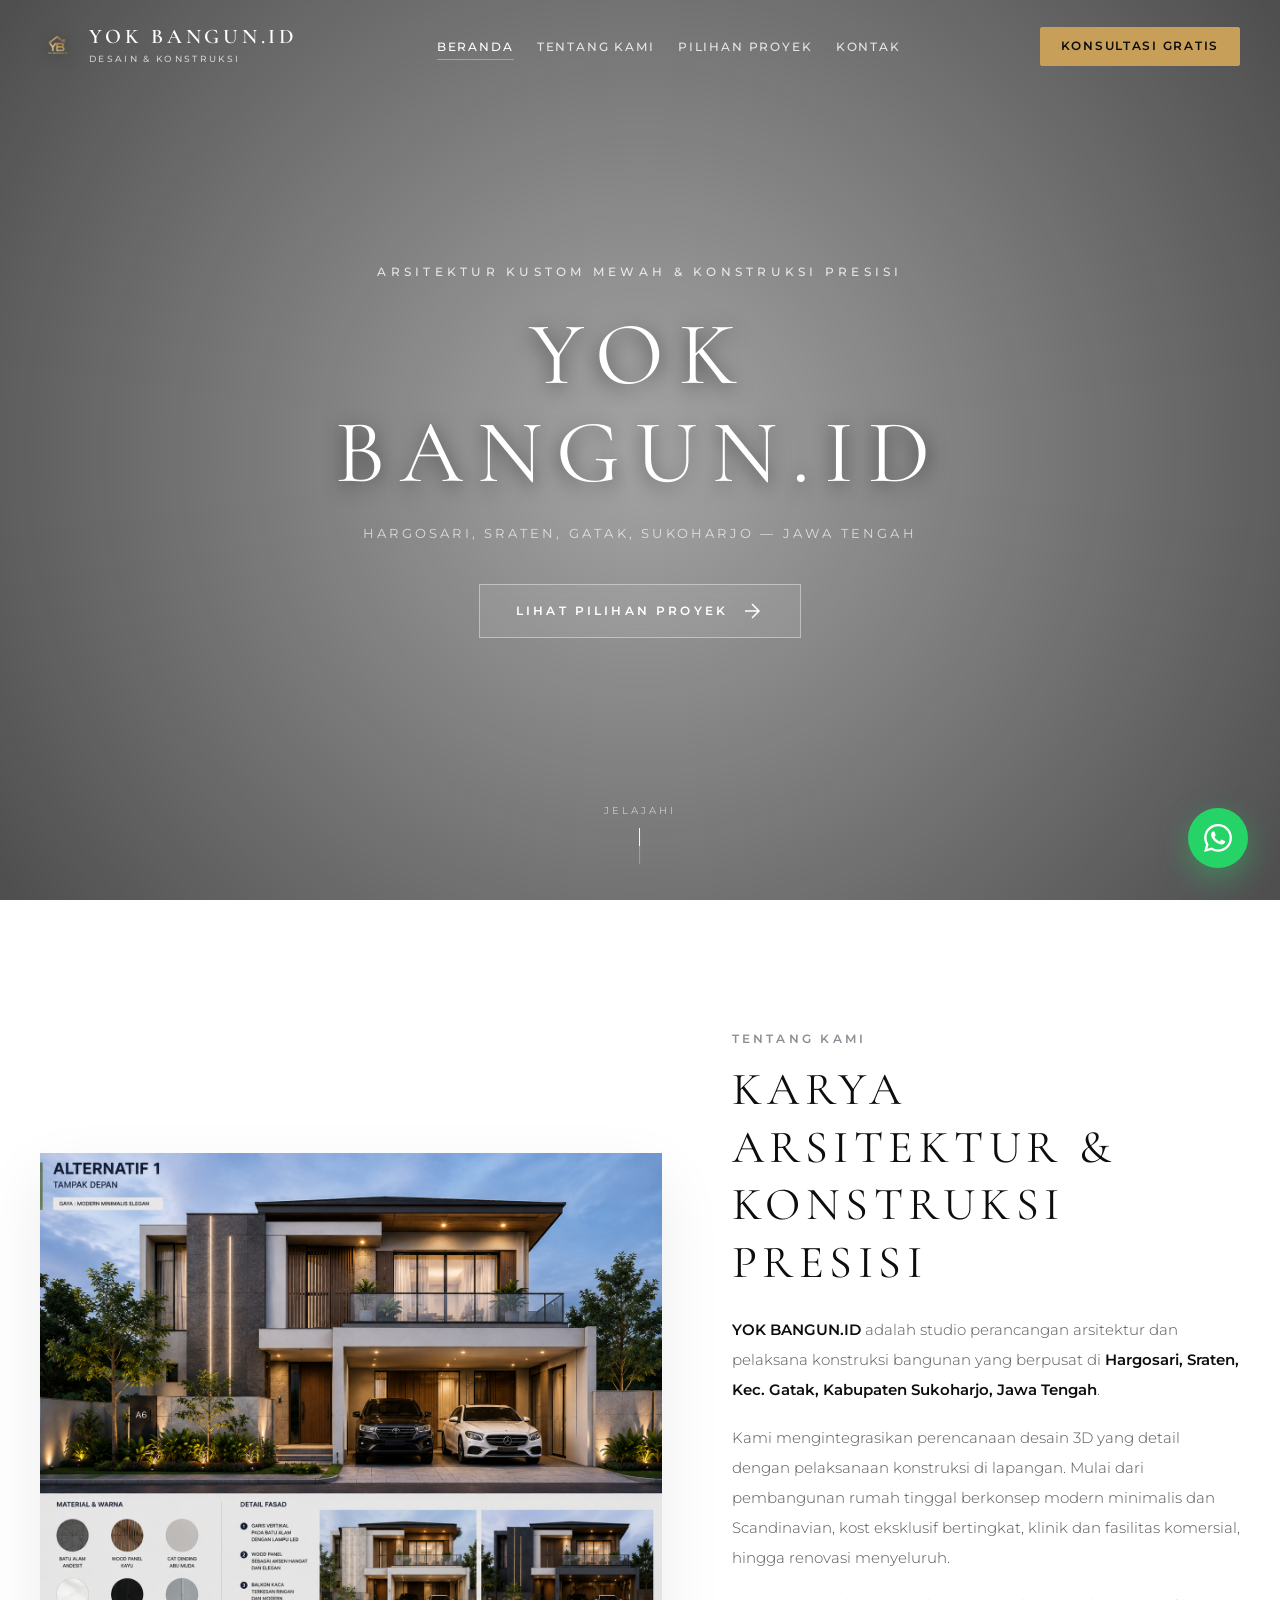
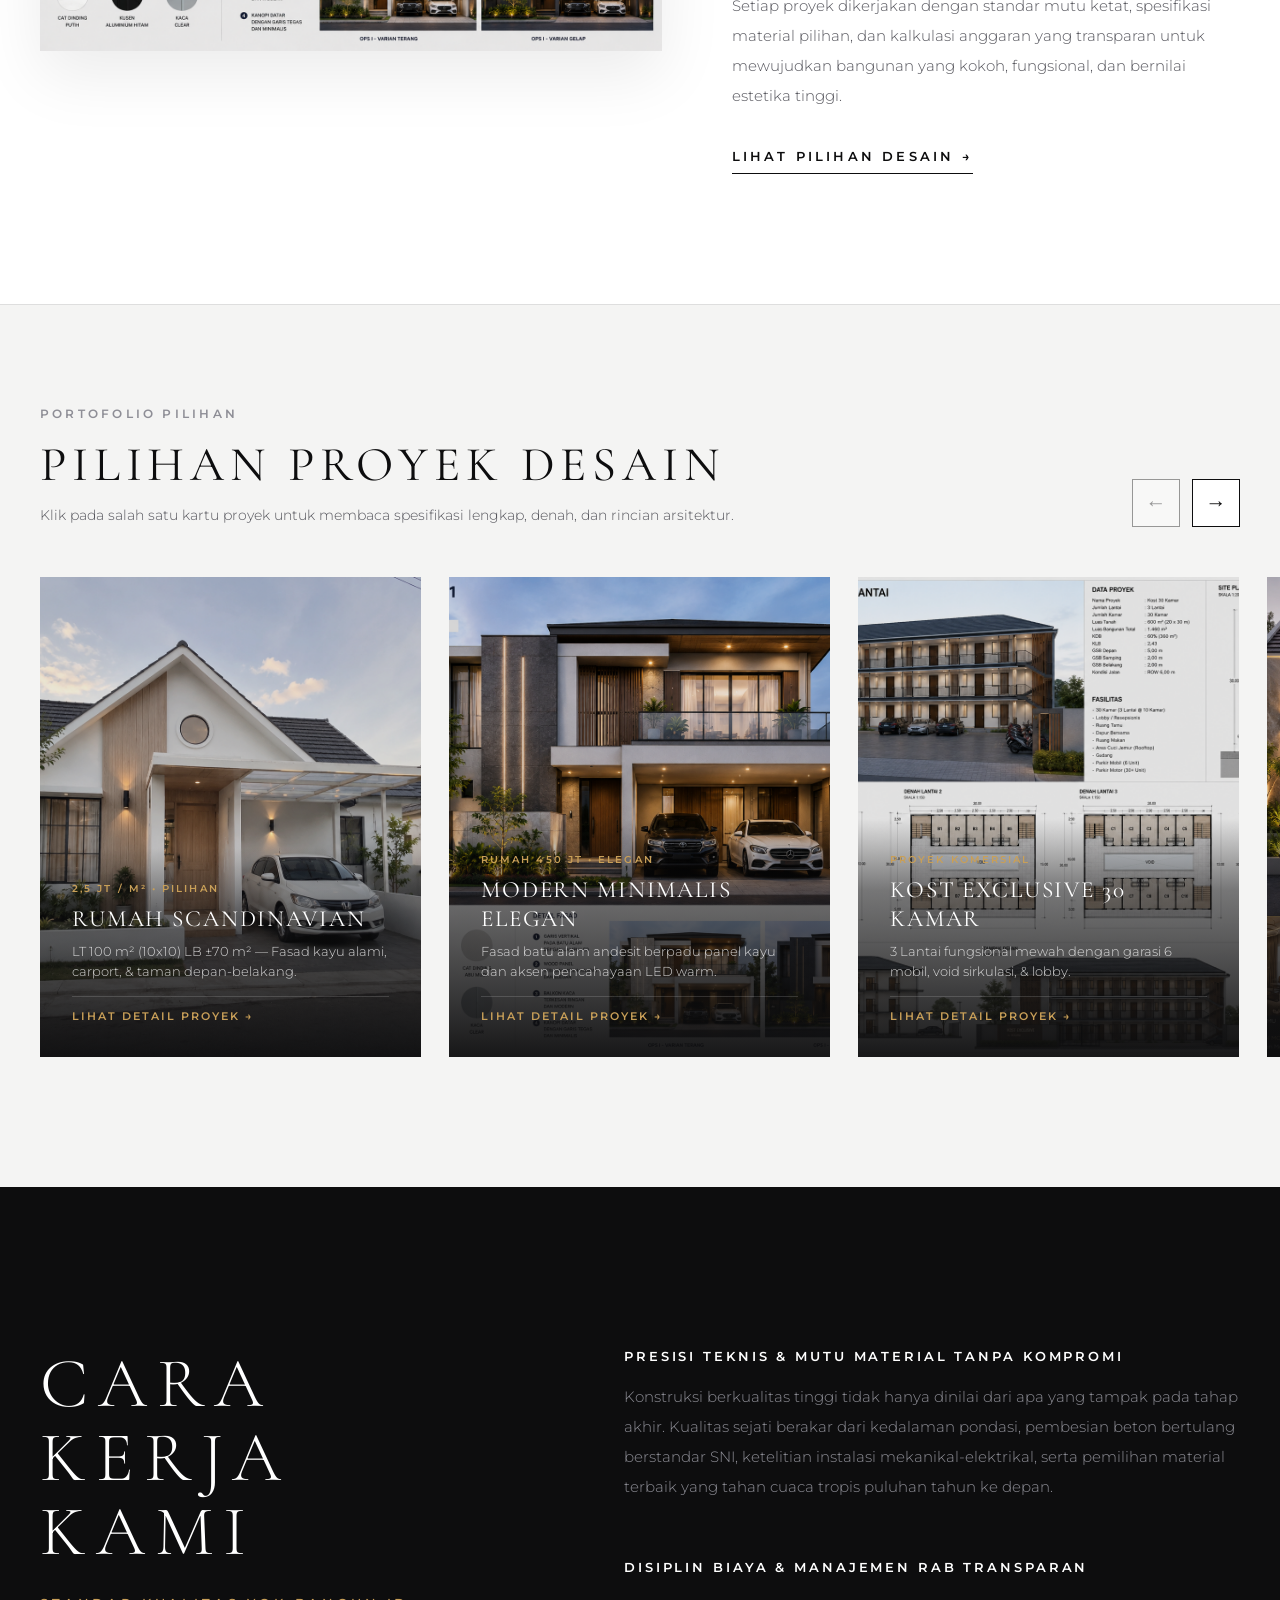
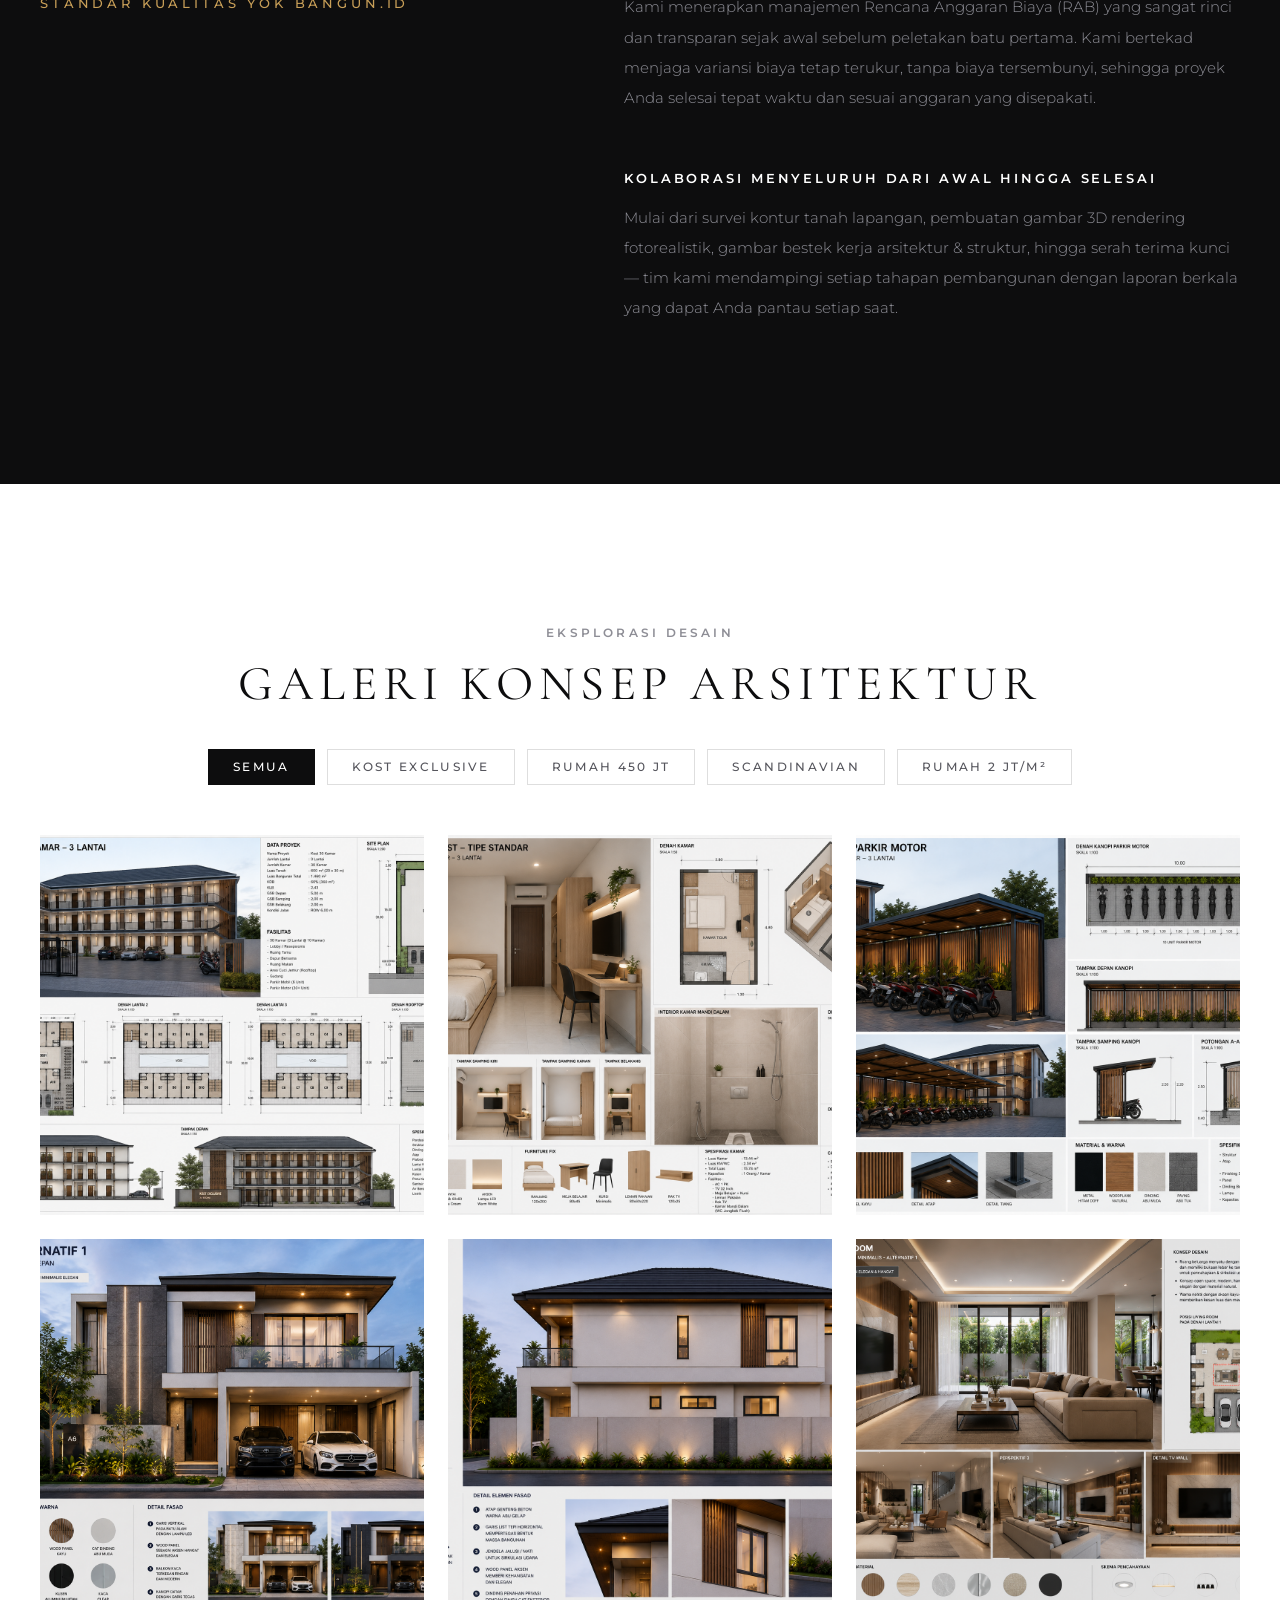
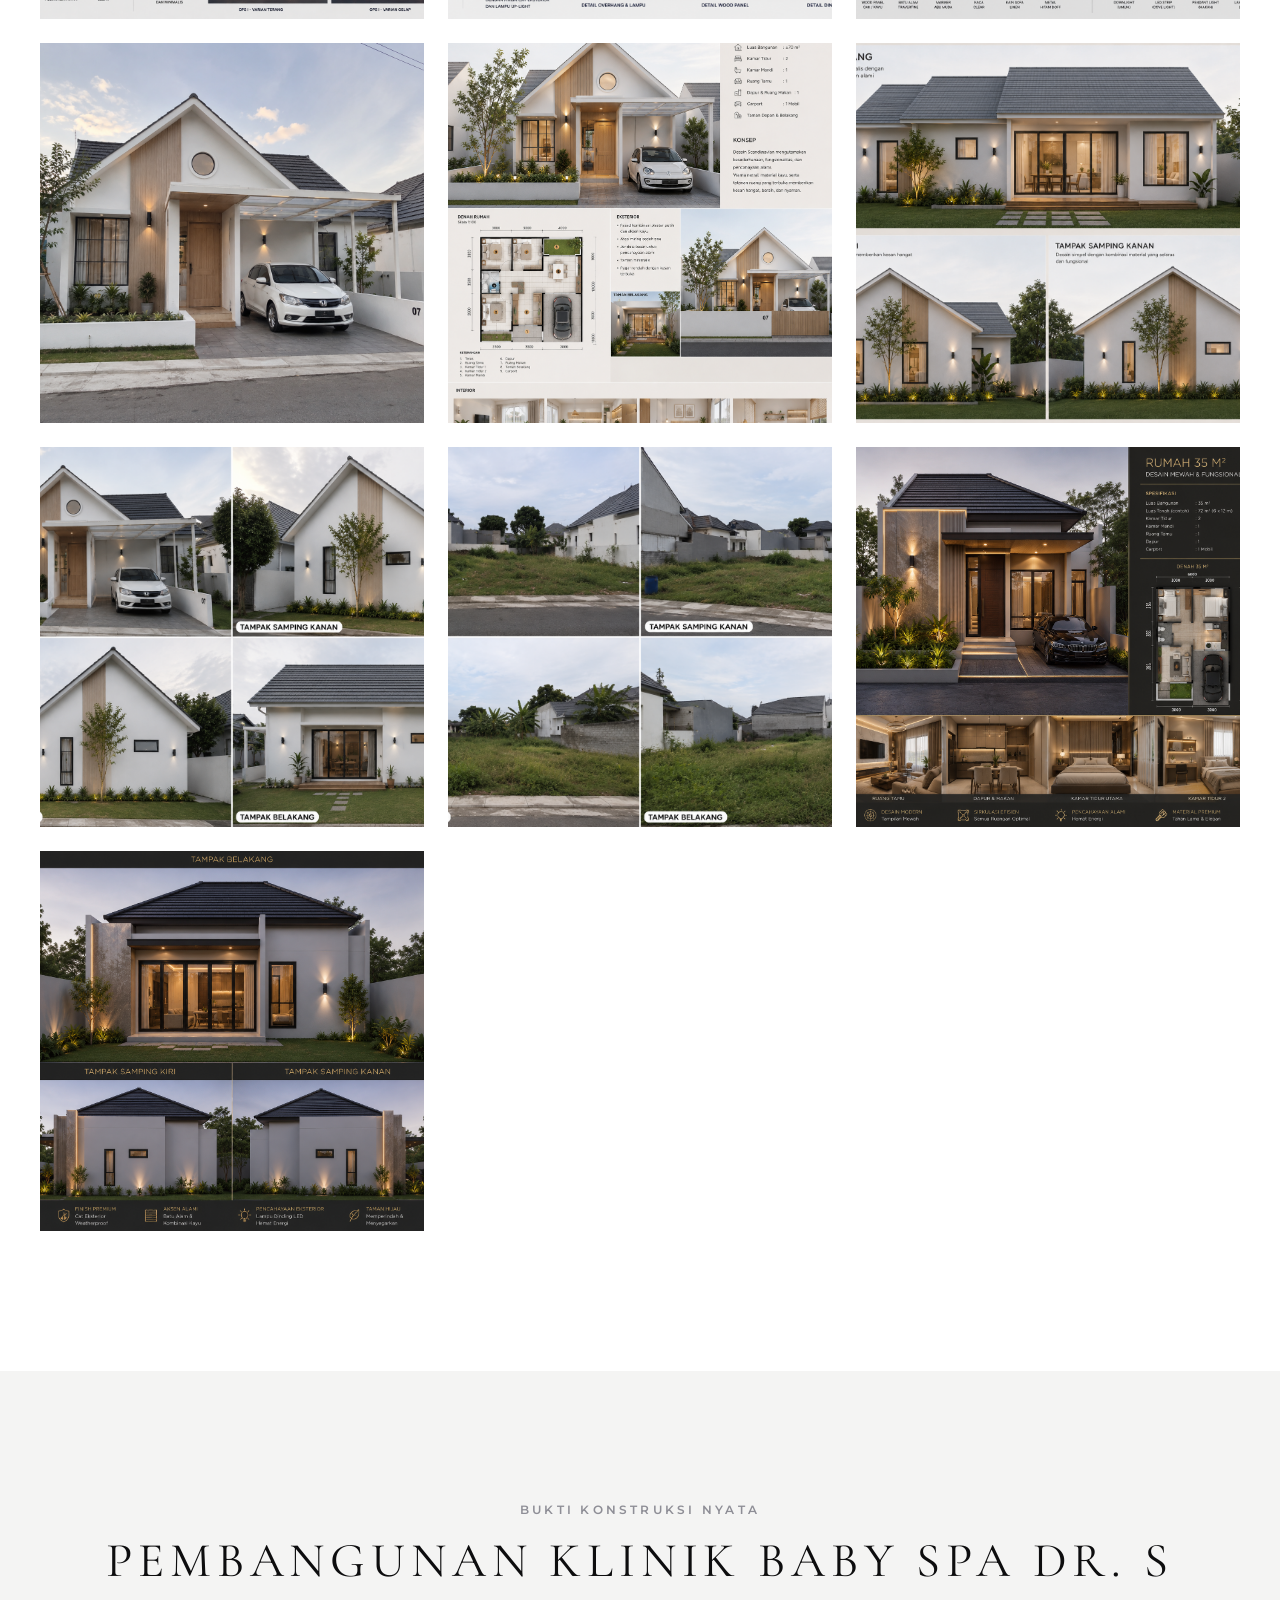
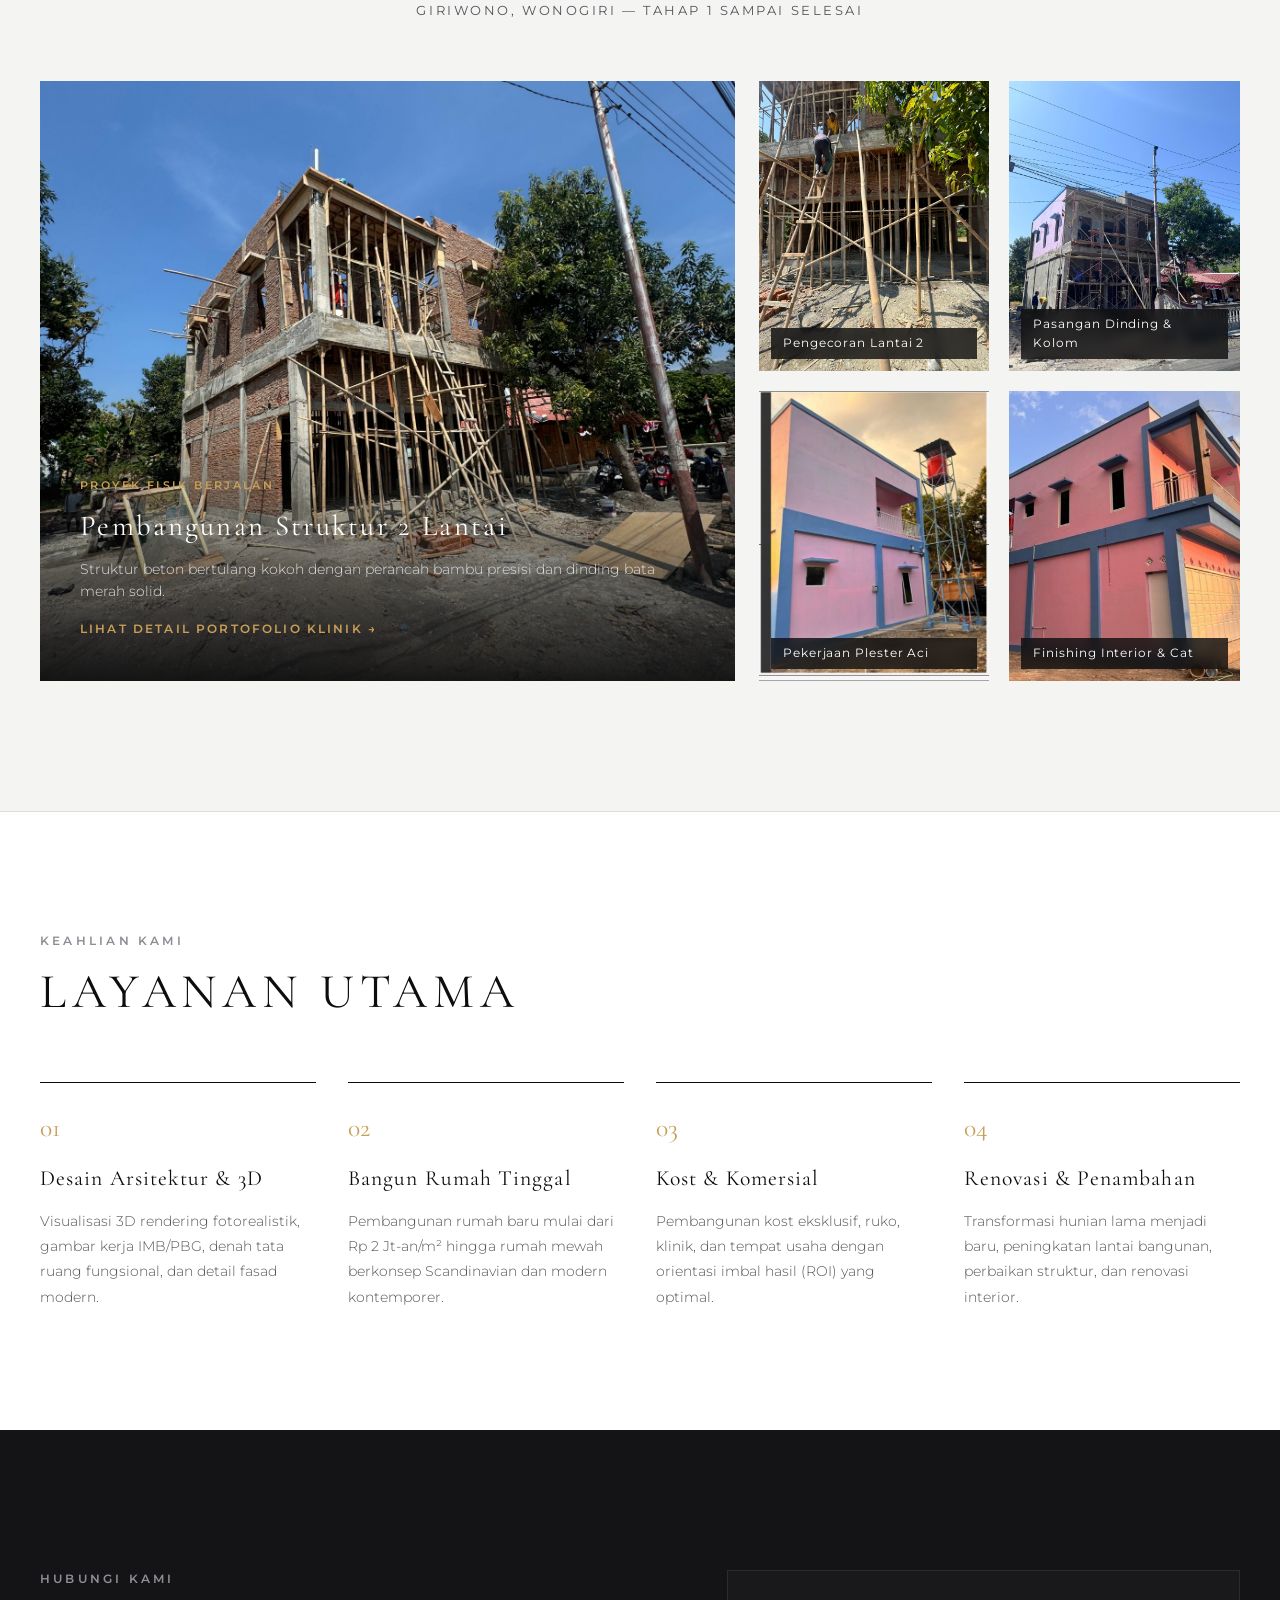
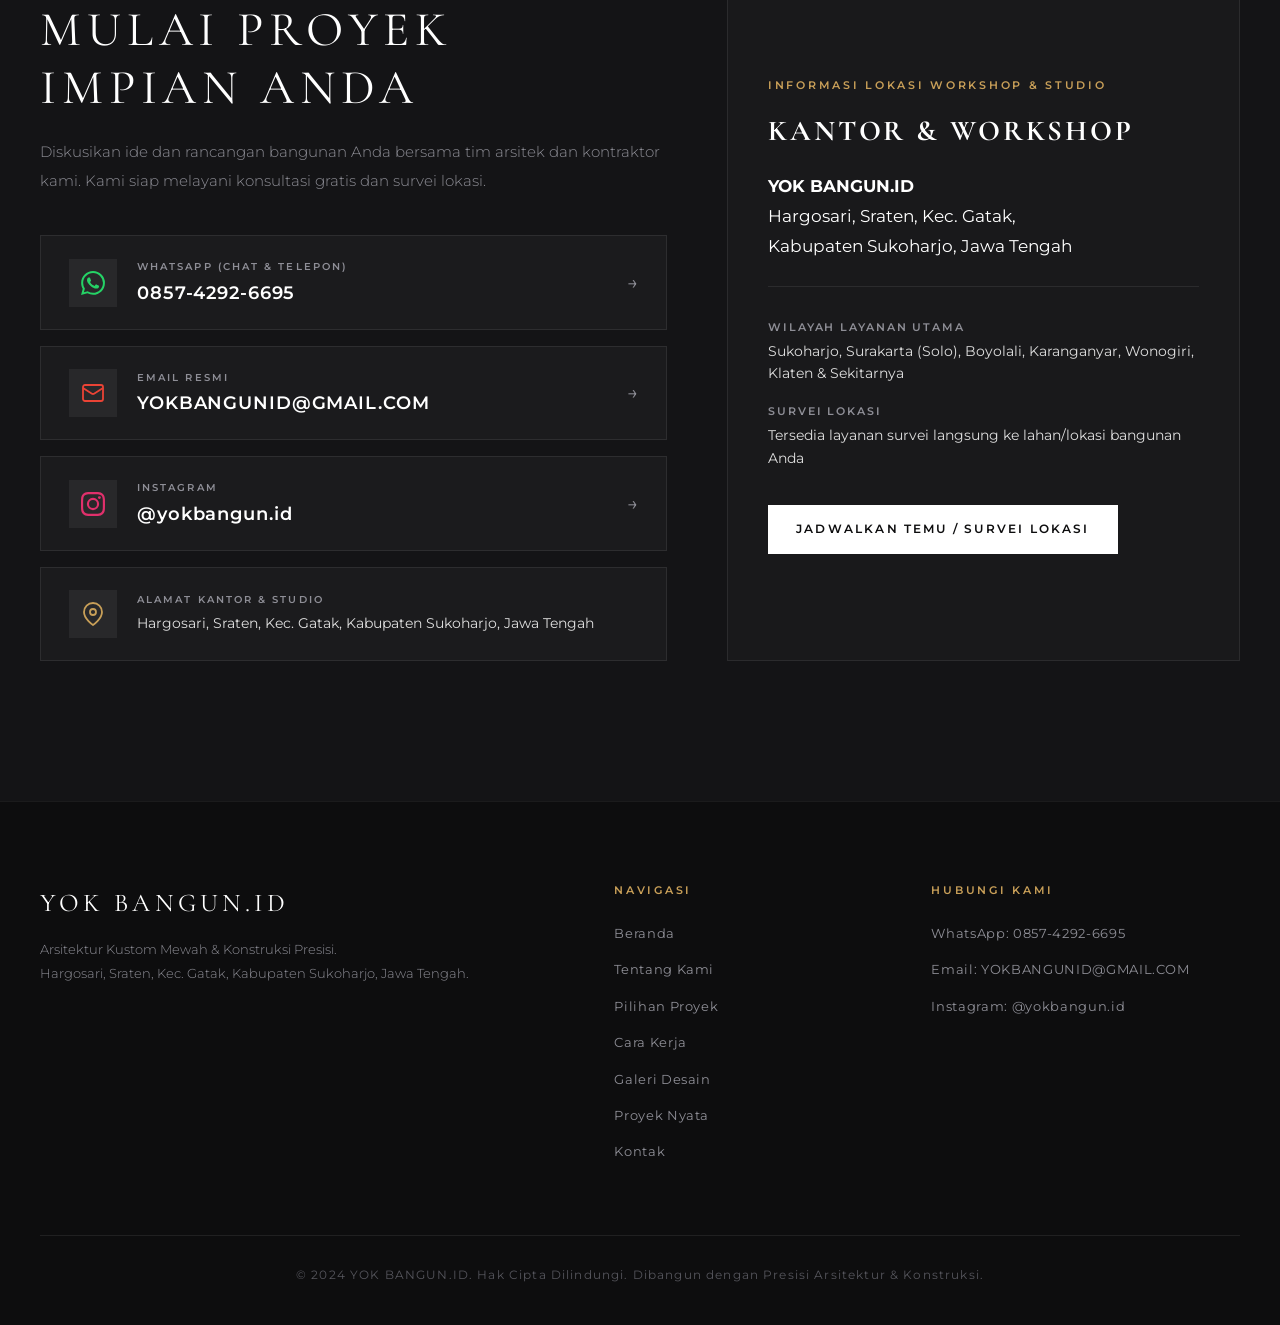
==== index.html @ bd390c7d "Upload" ====
<!DOCTYPE html>
<html lang="id">
<head>
    <meta charset="UTF-8">
    <meta name="viewport" content="width=device-width, initial-scale=1.0">
    <title>YOK BANGUN.ID — Arsitektur Kustom Mewah &amp; Konstruksi Presisi</title>
    <meta name="description" content="YOK BANGUN.ID — Jasa perancangan desain arsitektur dan pelaksana konstruksi bangunan presisi berlokasi di Hargosari, Sraten, Gatak, Sukoharjo, Jawa Tengah.">
    <meta name="keywords" content="arsitek sukoharjo, jasa bangun rumah solo, kontraktor sukoharjo, desain rumah modern, kost exclusive, yok bangun">
    
    <!-- Google Fonts: Cormorant Garamond & Montserrat -->
    <link rel="preconnect" href="https://fonts.googleapis.com">
    <link rel="preconnect" href="https://fonts.gstatic.com" crossorigin>
    <link href="https://fonts.googleapis.com/css2?family=Cormorant+Garamond:ital,wght@0,300;0,400;0,500;0,600;0,700;1,400&family=Montserrat:wght@200;300;400;500;600;700&display=swap" rel="stylesheet">
    
    <link rel="stylesheet" href="style.css">
</head>
<body>

    <!-- Header / Nav -->
    <header class="site-header" id="header">
        <div class="nav-container">
            <a href="#hero" class="brand-link">
                <img src="assets/LOGO/LOGO.png" alt="YOK BANGUN.ID" class="brand-logo-img">
                <div class="brand-text">
                    <span class="brand-name">YOK BANGUN.ID</span>
                    <span class="brand-sub">DESAIN &amp; KONSTRUKSI</span>
                </div>
            </a>

            <nav class="main-nav" id="mainNav">
                <ul class="nav-list">
                    <li><a href="#hero" class="nav-item active">Beranda</a></li>
                    <li><a href="#statement" class="nav-item">Tentang Kami</a></li>
                    <li><a href="#selected-projects" class="nav-item">Pilihan Proyek</a></li>
                    <li><a href="#contact" class="nav-item">Kontak</a></li>
                </ul>
            </nav>

            <div class="nav-actions">
                <a href="https://wa.me/6285742926695?text=Halo%20YOK%20BANGUN.ID,%20saya%20tertarik%20untuk%20konsultasi%20desain%20dan%20pembangunan." target="_blank" rel="noopener" class="nav-cta-btn">
                    Konsultasi Gratis
                </a>
                <button class="nav-toggle-btn" id="navToggle" aria-label="Menu Navigasi">
                    <span></span>
                    <span></span>
                </button>
            </div>
        </div>
    </header>

    <!-- Hero Section with Background Video -->
    <section id="hero" class="hero-section">
        <div class="video-container">
            <video autoplay muted loop playsinline id="heroVideo" class="background-video">
                <source src="assets/Buatkan_vidio_editan_untuk_mem.mp4" type="video/mp4">
            </video>
            <div class="video-overlay"></div>
        </div>

        <div class="hero-content">
            <p class="hero-eyebrow">ARSITEKTUR KUSTOM MEWAH &amp; KONSTRUKSI PRESISI</p>
            <h1 class="hero-heading">YOK BANGUN.ID</h1>
            <p class="hero-location-text">
                HARGOSARI, SRATEN, GATAK, SUKOHARJO — JAWA TENGAH
            </p>
            
            <div class="hero-actions">
                <a href="#selected-projects" class="hero-link-btn">
                    <span>LIHAT PILIHAN PROYEK</span>
                    <svg width="24" height="24" viewBox="0 0 24 24" fill="none" stroke="currentColor" stroke-width="1.5"><path d="M5 12h14M12 5l7 7-7 7"/></svg>
                </a>
            </div>
        </div>

        <a href="#statement" class="scroll-down" aria-label="Gulir ke Bawah">
            <span class="scroll-label">JELAJAHI</span>
            <div class="scroll-line"></div>
        </a>
    </section>

    <!-- About Section / Tentang Kami -->
    <section id="statement" class="editorial-about-section">
        <div class="container-wide">
            <div class="about-clean-grid">
                <div class="about-clean-media">
                    <img src="assets/DESIGN/RUMAH 450 JT/home 1.png" alt="Desain Arsitektur Modern YOK BANGUN.ID" class="about-clean-img">
                </div>
                <div class="about-clean-content">
                    <span class="sub-header">TENTANG KAMI</span>
                    <h2 class="about-clean-headline">
                        KARYA ARSITEKTUR &amp;<br>
                        KONSTRUKSI PRESISI
                    </h2>
                    <p class="about-clean-text">
                        <strong>YOK BANGUN.ID</strong> adalah studio perancangan arsitektur dan pelaksana konstruksi bangunan yang berpusat di <strong>Hargosari, Sraten, Kec. Gatak, Kabupaten Sukoharjo, Jawa Tengah</strong>.
                    </p>
                    <p class="about-clean-text">
                        Kami mengintegrasikan perencanaan desain 3D yang detail dengan pelaksanaan konstruksi di lapangan. Mulai dari pembangunan rumah tinggal berkonsep modern minimalis dan Scandinavian, kost eksklusif bertingkat, klinik dan fasilitas komersial, hingga renovasi menyeluruh.
                    </p>
                    <p class="about-clean-text">
                        Setiap proyek dikerjakan dengan standar mutu ketat, spesifikasi material pilihan, dan kalkulasi anggaran yang transparan untuk mewujudkan bangunan yang kokoh, fungsional, dan bernilai estetika tinggi.
                    </p>
                    <div class="about-clean-action">
                        <a href="#selected-projects" class="classic-underline-btn">LIHAT PILIHAN DESAIN &rarr;</a>
                    </div>
                </div>
            </div>
        </div>
    </section>

    <!-- Selected Projects Showcase Carousel Section (Click to Open Detail Page) -->
    <section id="selected-projects" class="selected-projects-section">
        <div class="section-title-bar">
            <div class="title-left">
                <span class="sub-header">PORTOFOLIO PILIHAN</span>
                <h2 class="main-header">PILIHAN PROYEK DESAIN</h2>
                <p class="section-lead-note">Klik pada salah satu kartu proyek untuk membaca spesifikasi lengkap, denah, dan rincian arsitektur.</p>
            </div>
            <div class="carousel-nav-arrows">
                <button class="arrow-btn prev-arrow" id="prevSlide" aria-label="Geser ke Kiri">&#x2190;</button>
                <button class="arrow-btn next-arrow" id="nextSlide" aria-label="Geser ke Kanan">&#x2192;</button>
            </div>
        </div>

        <div class="carousel-wrapper">
            <div class="carousel-track" id="projectCarousel">
                
                <!-- Project 1: Scandinavian -->
                <div class="project-slide">
                    <a href="project-detail.html?id=scandinavian" class="project-card-link" aria-label="Buka Detail Rumah Scandinavian">
                        <div class="project-image-box">
                            <img src="assets/DESIGN/SCANDINAVIAN 2,5 JT PERMETER/Tampak Depan.png" alt="Rumah Scandinavian 2.5 Jt Per Meter">
                            <div class="slide-overlay-info">
                                <span class="tag-pill">2,5 JT / M² • PILIHAN</span>
                                <h3 class="slide-title">RUMAH SCANDINAVIAN</h3>
                                <p class="slide-desc">LT 100 m² (10x10) LB ±70 m² — Fasad kayu alami, carport, &amp; taman depan-belakang.</p>
                                <span class="slide-cta-badge">LIHAT DETAIL PROYEK &rarr;</span>
                            </div>
                        </div>
                    </a>
                </div>

                <!-- Project 2: Rumah 450 JT -->
                <div class="project-slide">
                    <a href="project-detail.html?id=rumah-450-jt" class="project-card-link" aria-label="Buka Detail Rumah 450 JT">
                        <div class="project-image-box">
                            <img src="assets/DESIGN/RUMAH 450 JT/home 1.png" alt="Rumah 450 JT Modern Minimalis">
                            <div class="slide-overlay-info">
                                <span class="tag-pill">RUMAH 450 JT • ELEGAN</span>
                                <h3 class="slide-title">MODERN MINIMALIS ELEGAN</h3>
                                <p class="slide-desc">Fasad batu alam andesit berpadu panel kayu dan aksen pencahayaan LED warm.</p>
                                <span class="slide-cta-badge">LIHAT DETAIL PROYEK &rarr;</span>
                            </div>
                        </div>
                    </a>
                </div>

                <!-- Project 3: Kost Exclusive 30 Kamar -->
                <div class="project-slide">
                    <a href="project-detail.html?id=kost-exclusive" class="project-card-link" aria-label="Buka Detail Kost Exclusive 30 Kamar">
                        <div class="project-image-box">
                            <img src="assets/DESIGN/KOST EXCLUSIVE 30 KAMAR/TAMPAK DEPAN.png" alt="Kost Exclusive 30 Kamar">
                            <div class="slide-overlay-info">
                                <span class="tag-pill">PROYEK KOMERSIAL</span>
                                <h3 class="slide-title">KOST EXCLUSIVE 30 KAMAR</h3>
                                <p class="slide-desc">3 Lantai fungsional mewah dengan garasi 6 mobil, void sirkulasi, &amp; lobby.</p>
                                <span class="slide-cta-badge">LIHAT DETAIL PROYEK &rarr;</span>
                            </div>
                        </div>
                    </a>
                </div>

                <!-- Project 4: Rumah 2 Jt-an Permeter -->
                <div class="project-slide">
                    <a href="project-detail.html?id=rumah-2-jt" class="project-card-link" aria-label="Buka Detail Rumah 35 M2 Mulai 2 Jt Permeter">
                        <div class="project-image-box">
                            <img src="assets/DESIGN/RUMAH MULAI DR 2JTAAN PERMETER/HOME 1.png" alt="Rumah 35 M2 Mulai 2 Juta Permeter">
                            <div class="slide-overlay-info">
                                <span class="tag-pill">MULAI 2 JT / M²</span>
                                <h3 class="slide-title">RUMAH 35 M² KOMPAK &amp; EFISIEN</h3>
                                <p class="slide-desc">Desain fungsional 2 kamar tidur, pencahayaan alami dengan bujet terjangkau.</p>
                                <span class="slide-cta-badge">LIHAT DETAIL PROYEK &rarr;</span>
                            </div>
                        </div>
                    </a>
                </div>

                <!-- Project 5: Scandinavian Denah & Spesifikasi -->
                <div class="project-slide">
                    <a href="project-detail.html?id=scandinavian" class="project-card-link" aria-label="Buka Denah Scandinavian">
                        <div class="project-image-box">
                            <img src="assets/DESIGN/SCANDINAVIAN 2,5 JT PERMETER/Denah.png" alt="Denah dan Spesifikasi Rumah Scandinavian">
                            <div class="slide-overlay-info">
                                <span class="tag-pill">DENAH &amp; SPESIFIKASI</span>
                                <h3 class="slide-title">DENAH SCANDINAVIAN 100 M²</h3>
                                <p class="slide-desc">Layout ergonomis 2 kamar tidur, dapur, ruang keluarga, dan cross-ventilation.</p>
                                <span class="slide-cta-badge">LIHAT DETAIL PROYEK &rarr;</span>
                            </div>
                        </div>
                    </a>
                </div>

                <!-- Project 6: Rumah 450 JT Alternatif -->
                <div class="project-slide">
                    <a href="project-detail.html?id=rumah-450-jt" class="project-card-link" aria-label="Buka Varian Fasad Rumah 450 JT">
                        <div class="project-image-box">
                            <img src="assets/DESIGN/RUMAH 450 JT/home 2.png" alt="Modern Minimalis Opsi Fasad">
                            <div class="slide-overlay-info">
                                <span class="tag-pill">VARIAN FASAD</span>
                                <h3 class="slide-title">6 PILIHAN FASAD MODERN</h3>
                                <p class="slide-desc">Pilihan material kustom sesuai selera dan preferensi estetika Anda.</p>
                                <span class="slide-cta-badge">LIHAT DETAIL PROYEK &rarr;</span>
                            </div>
                        </div>
                    </a>
                </div>

                <!-- Project 7: Klinik Baby Spa dr. S -->
                <div class="project-slide">
                    <a href="project-detail.html?id=klinik-baby-spa" class="project-card-link" aria-label="Buka Portofolio Klinik Baby Spa Wonogiri">
                        <div class="project-image-box">
                            <img src="assets/PORTOFOLIO/PEMBANGUNAN KLINIK BABY SPA dr S GIRIWON WONOGIRI 3024/dokumentasi before-after/WhatsApp Image 2026-09-02 at 11.30.29.jpeg" alt="Pembangunan Klinik Baby Spa Wonogiri">
                            <div class="slide-overlay-info">
                                <span class="tag-pill">PROYEK FISIK NYATA</span>
                                <h3 class="slide-title">KLINIK BABY SPA dr. S</h3>
                                <p class="slide-desc">Pembangunan gedung 2 lantai di Giriwono, Wonogiri dari nol sampai serah terima.</p>
                                <span class="slide-cta-badge">LIHAT DETAIL PROYEK &rarr;</span>
                            </div>
                        </div>
                    </a>
                </div>

            </div>
        </div>
    </section>

    <!-- Deep Dramatic Black Section: CARA KERJA KAMI (Philosophy Section) -->
    <section id="philosophy" class="philosophy-section">
        <div class="container-wide">
            <div class="philosophy-grid">
                <div class="philosophy-title-col">
                    <h2 class="philosophy-main-title">
                        CARA KERJA<br>KAMI
                    </h2>
                    <p class="philosophy-lead">
                        STANDAR KUALITAS YOK BANGUN.ID
                    </p>
                </div>
                
                <div class="philosophy-content-col">
                    
                    <div class="philosophy-block">
                        <h3 class="block-title">PRESISI TEKNIS &amp; MUTU MATERIAL TANPA KOMPROMI</h3>
                        <p class="block-desc">
                            Konstruksi berkualitas tinggi tidak hanya dinilai dari apa yang tampak pada tahap akhir. Kualitas sejati berakar dari kedalaman pondasi, pembesian beton bertulang berstandar SNI, ketelitian instalasi mekanikal-elektrikal, serta pemilihan material terbaik yang tahan cuaca tropis puluhan tahun ke depan.
                        </p>
                    </div>

                    <div class="philosophy-block">
                        <h3 class="block-title">DISIPLIN BIAYA &amp; MANAJEMEN RAB TRANSPARAN</h3>
                        <p class="block-desc">
                            Kami menerapkan manajemen Rencana Anggaran Biaya (RAB) yang sangat rinci dan transparan sejak awal sebelum peletakan batu pertama. Kami bertekad menjaga variansi biaya tetap terukur, tanpa biaya tersembunyi, sehingga proyek Anda selesai tepat waktu dan sesuai anggaran yang disepakati.
                        </p>
                    </div>

                    <div class="philosophy-block">
                        <h3 class="block-title">KOLABORASI MENYELURUH DARI AWAL HINGGA SELESAI</h3>
                        <p class="block-desc">
                            Mulai dari survei kontur tanah lapangan, pembuatan gambar 3D rendering fotorealistik, gambar bestek kerja arsitektur &amp; struktur, hingga serah terima kunci — tim kami mendampingi setiap tahapan pembangunan dengan laporan berkala yang dapat Anda pantau setiap saat.
                        </p>
                    </div>

                </div>
            </div>
        </div>
    </section>

    <!-- Interactive Design Gallery Filter Section -->
    <section id="gallery" class="gallery-section">
        <div class="container-wide">
            <div class="gallery-header">
                <span class="sub-header">EKSPLORASI DESAIN</span>
                <h2 class="main-header">GALERI KONSEP ARSITEKTUR</h2>
                
                <!-- Category Filters -->
                <div class="filter-bar">
                    <button class="filter-tag active" data-filter="all">SEMUA</button>
                    <button class="filter-tag" data-filter="kost">KOST EXCLUSIVE</button>
                    <button class="filter-tag" data-filter="rumah450">RUMAH 450 JT</button>
                    <button class="filter-tag" data-filter="scandinavian">SCANDINAVIAN</button>
                    <button class="filter-tag" data-filter="rumah2jt">RUMAH 2 JT/M²</button>
                </div>
            </div>

            <div class="gallery-masonry" id="galleryGrid">
                
                <!-- Kost items -->
                <div class="masonry-item" data-category="kost">
                    <div class="masonry-card">
                        <img src="assets/DESIGN/KOST EXCLUSIVE 30 KAMAR/TAMPAK DEPAN.png" alt="Kost 30 Kamar - Tampak Depan">
                        <div class="card-caption">
                            <h4>Kost Exclusive 30 Kamar (3 Lantai)</h4>
                            <span>Fasad Megah &amp; Akses Terpadu</span>
                        </div>
                    </div>
                </div>

                <div class="masonry-item" data-category="kost">
                    <div class="masonry-card">
                        <img src="assets/DESIGN/KOST EXCLUSIVE 30 KAMAR/DETAIL INTERIOR KAMAR.png" alt="Detail Interior Kamar Kost">
                        <div class="card-caption">
                            <h4>Detail Interior Kamar Kost</h4>
                            <span>Tata Ruang Ergonomis &amp; Modern</span>
                        </div>
                    </div>
                </div>

                <div class="masonry-item" data-category="kost">
                    <div class="masonry-card">
                        <img src="assets/DESIGN/KOST EXCLUSIVE 30 KAMAR/DESIGN GARASI.png" alt="Desain Garasi Kost">
                        <div class="card-caption">
                            <h4>Area Parkir &amp; Garasi</h4>
                            <span>Kapasitas 6 Mobil &amp; 30+ Motor</span>
                        </div>
                    </div>
                </div>

                <!-- Rumah 450 JT -->
                <div class="masonry-item" data-category="rumah450">
                    <div class="masonry-card">
                        <img src="assets/DESIGN/RUMAH 450 JT/home 1.png" alt="Rumah 450 JT Fasad Utama">
                        <div class="card-caption">
                            <h4>Modern Minimalis Elegan</h4>
                            <span>Desain Alternatif Fasad 1</span>
                        </div>
                    </div>
                </div>

                <div class="masonry-item" data-category="rumah450">
                    <div class="masonry-card">
                        <img src="assets/DESIGN/RUMAH 450 JT/home 3.png" alt="Rumah 450 JT Alternatif 3">
                        <div class="card-caption">
                            <h4>Kontemporer Tropis</h4>
                            <span>Desain Alternatif Fasad 3</span>
                        </div>
                    </div>
                </div>

                <div class="masonry-item" data-category="rumah450">
                    <div class="masonry-card">
                        <img src="assets/DESIGN/RUMAH 450 JT/home 5.png" alt="Rumah 450 JT Malam Hari">
                        <div class="card-caption">
                            <h4>Pencahayaan Fasad Malam</h4>
                            <span>Detail Aksen LED Warm Light</span>
                        </div>
                    </div>
                </div>

                <!-- Scandinavian 2,5 Jt Per Meter -->
                <div class="masonry-item" data-category="scandinavian">
                    <div class="masonry-card">
                        <img src="assets/DESIGN/SCANDINAVIAN 2,5 JT PERMETER/Tampak Depan.png" alt="Rumah Scandinavian Tampak Depan Fasad">
                        <div class="card-caption">
                            <h4>Scandinavian 2.5 Jt / m² — Tampak Depan</h4>
                            <span>Fasad Aksen Kayu, Carport Modern &amp; Jendela Bulat Ikonik</span>
                        </div>
                    </div>
                </div>

                <div class="masonry-item" data-category="scandinavian">
                    <div class="masonry-card">
                        <img src="assets/DESIGN/SCANDINAVIAN 2,5 JT PERMETER/Denah.png" alt="Denah Rumah Scandinavian Luas Tanah 100 M2">
                        <div class="card-caption">
                            <h4>Denah &amp; Konsep Scandinavian (LT 100 m² LB ±70 m²)</h4>
                            <span>2 KT, 1 KM, Dapur, R. Tamu, Taman Depan &amp; Belakang</span>
                        </div>
                    </div>
                </div>

                <div class="masonry-item" data-category="scandinavian">
                    <div class="masonry-card">
                        <img src="assets/DESIGN/SCANDINAVIAN 2,5 JT PERMETER/Desain 1.png" alt="Scandinavian Tampak Belakang dan Samping">
                        <div class="card-caption">
                            <h4>Tampak Belakang &amp; Samping Kiri-Kanan</h4>
                            <span>Bukaan Lebar Cahaya Alami &amp; Sirkulasi Udara Silang</span>
                        </div>
                    </div>
                </div>

                <div class="masonry-item" data-category="scandinavian">
                    <div class="masonry-card">
                        <img src="assets/DESIGN/SCANDINAVIAN 2,5 JT PERMETER/desain 2.png" alt="4 Sisi Bangunan Scandinavian">
                        <div class="card-caption">
                            <h4>Koleksi 4 Sudut Fasad Eksterior</h4>
                            <span>Komposisi Harmonis Tampak Depan, Kanan, Kiri, &amp; Belakang</span>
                        </div>
                    </div>
                </div>

                <div class="masonry-item" data-category="scandinavian">
                    <div class="masonry-card">
                        <img src="assets/DESIGN/SCANDINAVIAN 2,5 JT PERMETER/Luas Tanah.png" alt="Survei Lahan Asli Scandinavian">
                        <div class="card-caption">
                            <h4>Kondisi Tanah Saat Survei Lahan</h4>
                            <span>Dokumentasi Tanah 10x10 m Sebelum Proses Konstruksi</span>
                        </div>
                    </div>
                </div>

                <!-- Rumah Mulai 2 Jt-an -->
                <div class="masonry-item" data-category="rumah2jt">
                    <div class="masonry-card">
                        <img src="assets/DESIGN/RUMAH MULAI DR 2JTAAN PERMETER/HOME 1.png" alt="Rumah 35 M2 Mewah & Fungsional">
                        <div class="card-caption">
                            <h4>Rumah 35 m² Type Kompak Mewah</h4>
                            <span>Spesifikasi 2 Kamar Tidur &amp; Carport</span>
                        </div>
                    </div>
                </div>

                <div class="masonry-item" data-category="rumah2jt">
                    <div class="masonry-card">
                        <img src="assets/DESIGN/RUMAH MULAI DR 2JTAAN PERMETER/HOME 2.png" alt="Detail Denah Rumah 35 M2">
                        <div class="card-caption">
                            <h4>Denah &amp; Pembagian Ruangan</h4>
                            <span>Efisiensi Ruang Optimal 6 x 12 M</span>
                        </div>
                    </div>
                </div>

            </div>
        </div>
    </section>

    <!-- Real Construction Execution Portfolio (Klinik Baby Spa dr. S Giriwono Wonogiri) -->
    <section id="portfolio-clinic" class="execution-portfolio-section">
        <div class="container-wide">
            <div class="execution-header">
                <span class="sub-header">BUKTI KONSTRUKSI NYATA</span>
                <h2 class="main-header">PEMBANGUNAN KLINIK BABY SPA dr. S</h2>
                <p class="execution-sub">GIRIWONO, WONOGIRI — TAHAP 1 SAMPAI SELESAI</p>
            </div>

            <div class="execution-mosaic">
                
                <div class="mosaic-main">
                    <img src="assets/PORTOFOLIO/PEMBANGUNAN KLINIK BABY SPA dr S GIRIWON WONOGIRI 3024/dokumentasi before-after/WhatsApp Image 2026-09-02 at 11.30.29.jpeg" alt="Konstruksi Pembangunan Klinik dr S">
                    <div class="mosaic-overlay">
                        <span class="mosaic-tag">PROYEK FISIK BERJALAN</span>
                        <h3>Pembangunan Struktur 2 Lantai</h3>
                        <p>Struktur beton bertulang kokoh dengan perancah bambu presisi dan dinding bata merah solid.</p>
                        <a href="project-detail.html?id=klinik-baby-spa" class="mosaic-link-btn">Lihat Detail Portofolio Klinik &rarr;</a>
                    </div>
                </div>

                <div class="mosaic-side">
                    <div class="mosaic-thumb">
                        <img src="assets/PORTOFOLIO/PEMBANGUNAN KLINIK BABY SPA dr S GIRIWON WONOGIRI 3024/dokumentasi before-after/WhatsApp Image 2026-09-02 at 11.30.28.jpeg" alt="Proses Pengecoran Dak Lantai 2">
                        <span class="thumb-lbl">Pengecoran Lantai 2</span>
                    </div>
                    <div class="mosaic-thumb">
                        <img src="assets/PORTOFOLIO/PEMBANGUNAN KLINIK BABY SPA dr S GIRIWON WONOGIRI 3024/dokumentasi before-after/WhatsApp Image 2026-09-02 at 11.38.26.jpeg" alt="Progress Pemasangan Dinding Bata">
                        <span class="thumb-lbl">Pasangan Dinding &amp; Kolom</span>
                    </div>
                    <div class="mosaic-thumb">
                        <img src="assets/PORTOFOLIO/PEMBANGUNAN KLINIK BABY SPA dr S GIRIWON WONOGIRI 3024/dokumentasi before-after/WhatsApp Image 2026-09-02 at 11.45.44.jpeg" alt="Detail Pekerjaan Plester & Aci">
                        <span class="thumb-lbl">Pekerjaan Plester Aci</span>
                    </div>
                    <div class="mosaic-thumb">
                        <img src="assets/PORTOFOLIO/PEMBANGUNAN KLINIK BABY SPA dr S GIRIWON WONOGIRI 3024/dokumentasi before-after/WhatsApp Image 2026-09-02 at 11.46.26.jpeg" alt="Finishing dan Tahap Akhir">
                        <span class="thumb-lbl">Finishing Interior &amp; Cat</span>
                    </div>
                </div>

            </div>
        </div>
    </section>

    <!-- Services Overview / Layanan Utama -->
    <section class="services-minimal-section">
        <div class="container-wide">
            <div class="services-header-row">
                <span class="sub-header">KEAHLIAN KAMI</span>
                <h2 class="main-header">LAYANAN UTAMA</h2>
            </div>

            <div class="services-row">
                <div class="service-box">
                    <span class="service-num">01</span>
                    <h3 class="service-name">Desain Arsitektur &amp; 3D</h3>
                    <p class="service-text">Visualisasi 3D rendering fotorealistik, gambar kerja IMB/PBG, denah tata ruang fungsional, dan detail fasad modern.</p>
                </div>
                <div class="service-box">
                    <span class="service-num">02</span>
                    <h3 class="service-name">Bangun Rumah Tinggal</h3>
                    <p class="service-text">Pembangunan rumah baru mulai dari Rp 2 Jt-an/m² hingga rumah mewah berkonsep Scandinavian dan modern kontemporer.</p>
                </div>
                <div class="service-box">
                    <span class="service-num">03</span>
                    <h3 class="service-name">Kost &amp; Komersial</h3>
                    <p class="service-text">Pembangunan kost eksklusif, ruko, klinik, dan tempat usaha dengan orientasi imbal hasil (ROI) yang optimal.</p>
                </div>
                <div class="service-box">
                    <span class="service-num">04</span>
                    <h3 class="service-name">Renovasi &amp; Penambahan</h3>
                    <p class="service-text">Transformasi hunian lama menjadi baru, peningkatan lantai bangunan, perbaikan struktur, dan renovasi interior.</p>
                </div>
            </div>
        </div>
    </section>

    <!-- Contact & Social Media Section (Direct WhatsApp, Gmail, Instagram, Location) -->
    <section id="contact" class="contact-editorial-section">
        <div class="container-wide">
            <div class="contact-container-grid">
                
                <div class="contact-text-side">
                    <span class="sub-header">HUBUNGI KAMI</span>
                    <h2 class="contact-main-heading">MULAI PROYEK IMPIAN ANDA</h2>
                    <p class="contact-intro">
                        Diskusikan ide dan rancangan bangunan Anda bersama tim arsitek dan kontraktor kami. Kami siap melayani konsultasi gratis dan survei lokasi.
                    </p>

                    <div class="direct-contact-list">
                        
                        <!-- WhatsApp Button -->
                        <a href="https://wa.me/6285742926695?text=Halo%20YOK%20BANGUN.ID,%20saya%20ingin%20konsultasi%20mengenai%20desain%20atau%20pembangunan." target="_blank" rel="noopener" class="contact-action-card wa-card">
                            <div class="icon-circle">
                                <svg width="24" height="24" viewBox="0 0 24 24" fill="currentColor"><path d="M17.472 14.382c-.297-.149-1.758-.867-2.03-.967-.273-.099-.471-.148-.67.15-.197.297-.767.966-.94 1.164-.173.199-.347.223-.644.075-.297-.15-1.255-.463-2.39-1.475-.883-.788-1.48-1.761-1.653-2.059-.173-.297-.018-.458.13-.606.134-.133.298-.347.446-.52.149-.174.198-.298.298-.497.099-.198.05-.371-.025-.52-.075-.149-.669-1.612-.916-2.207-.242-.579-.487-.5-.669-.51-.173-.008-.371-.01-.57-.01-.198 0-.52.074-.792.372-.272.297-1.04 1.016-1.04 2.479 0 1.462 1.065 2.875 1.213 3.074.149.198 2.096 3.2 5.077 4.487.709.306 1.262.489 1.694.625.712.227 1.36.195 1.871.118.571-.085 1.758-.719 2.006-1.413.248-.694.248-1.289.173-1.413-.074-.124-.272-.198-.57-.347m-5.421 7.403h-.004a9.87 9.87 0 01-5.031-1.378l-.361-.214-3.741.982.998-3.648-.235-.374a9.86 9.86 0 01-1.51-5.26c.001-5.45 4.436-9.884 9.888-9.884 2.64 0 5.122 1.03 6.988 2.898a9.825 9.825 0 012.893 6.994c-.003 5.45-4.437 9.884-9.885 9.884m8.413-18.297A11.815 11.815 0 0012.05 0C5.495 0 .16 5.335.157 11.892c0 2.096.547 4.142 1.588 5.945L.057 24l6.305-1.654a11.882 11.882 0 005.683 1.448h.005c6.554 0 11.89-5.335 11.893-11.893a11.821 11.821 0 00-3.48-8.413z"/></svg>
                            </div>
                            <div class="card-info">
                                <span class="card-channel">WHATSAPP (CHAT &amp; TELEPON)</span>
                                <strong class="card-val">0857-4292-6695</strong>
                            </div>
                            <span class="card-arrow">&#x2192;</span>
                        </a>

                        <!-- Gmail Button -->
                        <a href="mailto:YOKBANGUNID@GMAIL.COM" class="contact-action-card gmail-card">
                            <div class="icon-circle">
                                <svg width="24" height="24" viewBox="0 0 24 24" fill="none" stroke="currentColor" stroke-width="1.8"><rect x="2" y="4" width="20" height="16" rx="2"/><path d="m22 7-8.97 5.7a1.94 1.94 0 01-2.06 0L2 7"/></svg>
                            </div>
                            <div class="card-info">
                                <span class="card-channel">EMAIL RESMI</span>
                                <strong class="card-val">YOKBANGUNID@GMAIL.COM</strong>
                            </div>
                            <span class="card-arrow">&#x2192;</span>
                        </a>

                        <!-- Instagram Button -->
                        <a href="https://www.instagram.com/yokbangun.id/" target="_blank" rel="noopener" class="contact-action-card ig-card">
                            <div class="icon-circle">
                                <svg width="24" height="24" viewBox="0 0 24 24" fill="currentColor"><path d="M12 2.163c3.204 0 3.584.012 4.85.07 3.252.148 4.771 1.691 4.919 4.919.058 1.265.069 1.645.069 4.849 0 3.205-.012 3.584-.069 4.849-.149 3.225-1.664 4.771-4.919 4.919-1.266.058-1.644.07-4.85.07-3.204 0-3.584-.012-4.849-.07-3.26-.149-4.771-1.699-4.919-4.92-.058-1.265-.07-1.644-.07-4.849 0-3.204.013-3.583.07-4.849.149-3.227 1.664-4.771 4.919-4.919 1.266-.057 1.645-.069 4.849-.069zM12 0C8.741 0 8.333.014 7.053.072 2.695.272.273 2.69.073 7.052.014 8.333 0 8.741 0 12c0 3.259.014 3.668.072 4.948.2 4.358 2.618 6.78 6.98 6.98C8.333 23.986 8.741 24 12 24c3.259 0 3.668-.014 4.948-.072 4.354-.2 6.782-2.618 6.979-6.98.059-1.28.073-1.689.073-4.948 0-3.259-.014-3.667-.072-4.947-.196-4.354-2.617-6.78-6.979-6.98C15.668.014 15.259 0 12 0zm0 5.838a6.162 6.162 0 100 12.324 6.162 6.162 0 000-12.324zM12 16a4 4 0 110-8 4 4 0 010 8zm6.406-11.845a1.44 1.44 0 100 2.881 1.44 1.44 0 000-2.881z"/></svg>
                            </div>
                            <div class="card-info">
                                <span class="card-channel">INSTAGRAM</span>
                                <strong class="card-val">@yokbangun.id</strong>
                            </div>
                            <span class="card-arrow">&#x2192;</span>
                        </a>

                        <!-- Location Detail -->
                        <div class="contact-action-card location-card">
                            <div class="icon-circle">
                                <svg width="24" height="24" viewBox="0 0 24 24" fill="none" stroke="currentColor" stroke-width="1.8"><path d="M21 10c0 7-9 13-9 13s-9-6-9-13a9 9 0 0118 0z"/><circle cx="12" cy="10" r="3"/></svg>
                            </div>
                            <div class="card-info">
                                <span class="card-channel">ALAMAT KANTOR &amp; STUDIO</span>
                                <span class="card-val-text">Hargosari, Sraten, Kec. Gatak, Kabupaten Sukoharjo, Jawa Tengah</span>
                            </div>
                        </div>

                    </div>
                </div>

                <!-- Location Card -->
                <div class="contact-location-showcase">
                    <div class="location-box-inner">
                        <span class="location-kicker">INFORMASI LOKASI WORKSHOP &amp; STUDIO</span>
                        <h3 class="location-heading">KANTOR &amp; WORKSHOP</h3>
                        <p class="location-address">
                            <strong>YOK BANGUN.ID</strong><br>
                            Hargosari, Sraten, Kec. Gatak,<br>
                            Kabupaten Sukoharjo, Jawa Tengah
                        </p>
                        
                        <div class="location-details-list">
                            <div class="loc-item">
                                <span class="loc-lbl">WILAYAH LAYANAN UTAMA</span>
                                <span class="loc-val">Sukoharjo, Surakarta (Solo), Boyolali, Karanganyar, Wonogiri, Klaten &amp; Sekitarnya</span>
                            </div>
                            <div class="loc-item">
                                <span class="loc-lbl">SURVEI LOKASI</span>
                                <span class="loc-val">Tersedia layanan survei langsung ke lahan/lokasi bangunan Anda</span>
                            </div>
                        </div>

                        <div class="location-cta-box">
                            <a href="https://wa.me/6285742926695?text=Halo%20YOK%20BANGUN.ID,%20saya%20ingin%20jadwalkan%20survei%20lokasi%20atau%20konsultasi." target="_blank" rel="noopener" class="location-btn">
                                Jadwalkan Temu / Survei Lokasi
                            </a>
                        </div>
                    </div>
                </div>

            </div>
        </div>
    </section>

    <!-- Footer -->
    <footer class="site-footer">
        <div class="container-wide">
            <div class="footer-top">
                <div class="footer-col-brand">
                    <div class="footer-brand-title">YOK BANGUN.ID</div>
                    <p class="footer-tagline">
                        Arsitektur Kustom Mewah &amp; Konstruksi Presisi.<br>
                        Hargosari, Sraten, Kec. Gatak, Kabupaten Sukoharjo, Jawa Tengah.
                    </p>
                </div>

                <div class="footer-col-nav">
                    <span class="footer-heading">NAVIGASI</span>
                    <ul class="footer-links">
                        <li><a href="#hero">Beranda</a></li>
                        <li><a href="#statement">Tentang Kami</a></li>
                        <li><a href="#selected-projects">Pilihan Proyek</a></li>
                        <li><a href="#philosophy">Cara Kerja</a></li>
                        <li><a href="#gallery">Galeri Desain</a></li>
                        <li><a href="#portfolio-clinic">Proyek Nyata</a></li>
                        <li><a href="#contact">Kontak</a></li>
                    </ul>
                </div>

                <div class="footer-col-contact">
                    <span class="footer-heading">HUBUNGI KAMI</span>
                    <ul class="footer-links">
                        <li><a href="https://wa.me/6285742926695" target="_blank" rel="noopener">WhatsApp: 0857-4292-6695</a></li>
                        <li><a href="mailto:YOKBANGUNID@GMAIL.COM">Email: YOKBANGUNID@GMAIL.COM</a></li>
                        <li><a href="https://www.instagram.com/yokbangun.id/" target="_blank" rel="noopener">Instagram: @yokbangun.id</a></li>
                    </ul>
                </div>
            </div>

            <div class="footer-bottom">
                <p>&copy; 2024 YOK BANGUN.ID. Hak Cipta Dilindungi. Dibangun dengan Presisi Arsitektur &amp; Konstruksi.</p>
            </div>
        </div>
    </footer>

    <!-- Floating WhatsApp Direct Button -->
    <a href="https://wa.me/6285742926695?text=Halo%20YOK%20BANGUN.ID,%20saya%20ingin%20konsultasi%20proyek." class="floating-wa-btn" target="_blank" rel="noopener" aria-label="Kontak WhatsApp">
        <span class="wa-tooltip">Konsultasi Gratis</span>
        <div class="wa-icon-wrapper">
            <svg width="28" height="28" viewBox="0 0 24 24" fill="currentColor"><path d="M17.472 14.382c-.297-.149-1.758-.867-2.03-.967-.273-.099-.471-.148-.67.15-.197.297-.767.966-.94 1.164-.173.199-.347.223-.644.075-.297-.15-1.255-.463-2.39-1.475-.883-.788-1.48-1.761-1.653-2.059-.173-.297-.018-.458.13-.606.134-.133.298-.347.446-.52.149-.174.198-.298.298-.497.099-.198.05-.371-.025-.52-.075-.149-.669-1.612-.916-2.207-.242-.579-.487-.5-.669-.51-.173-.008-.371-.01-.57-.01-.198 0-.52.074-.792.372-.272.297-1.04 1.016-1.04 2.479 0 1.462 1.065 2.875 1.213 3.074.149.198 2.096 3.2 5.077 4.487.709.306 1.262.489 1.694.625.712.227 1.36.195 1.871.118.571-.085 1.758-.719 2.006-1.413.248-.694.248-1.289.173-1.413-.074-.124-.272-.198-.57-.347m-5.421 7.403h-.004a9.87 9.87 0 01-5.031-1.378l-.361-.214-3.741.982.998-3.648-.235-.374a9.86 9.86 0 01-1.51-5.26c.001-5.45 4.436-9.884 9.888-9.884 2.64 0 5.122 1.03 6.988 2.898a9.825 9.825 0 012.893 6.994c-.003 5.45-4.437 9.884-9.885 9.884m8.413-18.297A11.815 11.815 0 0012.05 0C5.495 0 .16 5.335.157 11.892c0 2.096.547 4.142 1.588 5.945L.057 24l6.305-1.654a11.882 11.882 0 005.683 1.448h.005c6.554 0 11.89-5.335 11.893-11.893a11.821 11.821 0 00-3.48-8.413z"/></svg>
        </div>
    </a>

    <!-- Modal Lightbox for Image Zoom -->
    <div class="lightbox-modal" id="lightboxModal">
        <button class="lightbox-close-btn" id="lightboxClose">&times;</button>
        <div class="lightbox-content">
            <img src="" alt="Pratinjau Arsitektur Diperbesar" id="lightboxImage">
            <div class="lightbox-caption" id="lightboxCaption"></div>
        </div>
    </div>

    <script src="script.js"></script>
</body>
</html>
---- style.css ----
/* ==========================================================
   YOK BANGUN.ID — Luxury Architectural & Construction Theme
   Inspired by Vitruvius Built Editorial Aesthetics
   ========================================================== */

/* ── Typography & Variables ── */
:root {
    --font-serif: 'Cormorant Garamond', Georgia, serif;
    --font-sans: 'Montserrat', -apple-system, BlinkMacSystemFont, sans-serif;

    /* Palette: High-contrast luxury architecture */
    --color-black: #0d0d0e;
    --color-dark: #141416;
    --color-dark-gray: #202024;
    --color-gray-600: #55555c;
    --color-gray-400: #8e8e96;
    --color-gray-200: #dedede;
    --color-gray-100: #f4f4f3;
    --color-white: #ffffff;

    --color-gold: #c89f58;
    --color-gold-hover: #b0873e;

    --color-wa: #25d366;
    --color-ig: #e1306c;
    --color-gmail: #ea4335;

    --ease-editorial: cubic-bezier(0.25, 1, 0.5, 1);
    --transition-smooth: all 0.45s var(--ease-editorial);
}

/* ── Reset & Baseline ── */
*, *::before, *::after {
    box-sizing: border-box;
    margin: 0;
    padding: 0;
}

html {
    scroll-behavior: smooth;
    font-size: 16px;
}

body {
    font-family: var(--font-sans);
    background-color: var(--color-white);
    color: var(--color-black);
    line-height: 1.65;
    -webkit-font-smoothing: antialiased;
    overflow-x: hidden;
}

img {
    max-width: 100%;
    height: auto;
    display: block;
}

a {
    text-decoration: none;
    color: inherit;
    transition: var(--transition-smooth);
}

ul {
    list-style: none;
}

/* ── Containers ── */
.container-wide {
    max-width: 1380px;
    margin: 0 auto;
    padding: 0 40px;
}

.container-narrow {
    max-width: 880px;
    margin: 0 auto;
    padding: 0 32px;
    text-align: center;
}

/* ── Headers & Typography Hierarchy ── */
.sub-header {
    display: block;
    font-size: 0.72rem;
    font-weight: 600;
    letter-spacing: 0.28em;
    text-transform: uppercase;
    color: var(--color-gray-400);
    margin-bottom: 12px;
}

.main-header {
    font-family: var(--font-serif);
    font-size: clamp(2rem, 3.8vw, 3.4rem);
    font-weight: 400;
    letter-spacing: 0.12em;
    text-transform: uppercase;
    color: var(--color-black);
    line-height: 1.2;
}

/* ── Site Header / Nav ── */
.site-header {
    position: fixed;
    top: 0;
    left: 0;
    width: 100%;
    z-index: 1000;
    padding: 24px 0;
    transition: var(--transition-smooth);
}

.site-header.scrolled {
    background: rgba(13, 13, 14, 0.95);
    backdrop-filter: blur(16px);
    padding: 14px 0;
    border-bottom: 1px solid rgba(255, 255, 255, 0.08);
}

.site-header .nav-container {
    max-width: 1440px;
    margin: 0 auto;
    padding: 0 40px;
    display: flex;
    align-items: center;
    justify-content: space-between;
}

.brand-link {
    display: flex;
    align-items: center;
    gap: 14px;
}

.brand-logo-img {
    height: 44px;
    width: auto;
    filter: drop-shadow(0 2px 8px rgba(0,0,0,0.5));
}

.brand-text {
    display: flex;
    flex-direction: column;
}

.brand-name {
    font-family: var(--font-serif);
    font-size: 1.3rem;
    font-weight: 600;
    letter-spacing: 0.18em;
    color: var(--color-white);
    line-height: 1.1;
}

.brand-sub {
    font-size: 0.58rem;
    font-weight: 500;
    letter-spacing: 0.25em;
    color: rgba(255, 255, 255, 0.7);
    margin-top: 2px;
}

.main-nav .nav-list {
    display: flex;
    align-items: center;
    gap: clamp(14px, 1.8vw, 28px);
}

.nav-item {
    font-size: 0.72rem;
    font-weight: 500;
    letter-spacing: 0.16em;
    text-transform: uppercase;
    color: rgba(255, 255, 255, 0.82);
    position: relative;
    padding: 6px 0;
    white-space: nowrap;
}

.nav-item::after {
    content: '';
    position: absolute;
    bottom: 0;
    left: 0;
    width: 100%;
    height: 1px;
    background: var(--color-gold);
    transform: scaleX(0);
    transform-origin: right;
    transition: transform 0.35s var(--ease-editorial);
}

.nav-item:hover,
.nav-item.active {
    color: var(--color-white);
}

.nav-item:hover::after,
.nav-item.active::after {
    transform: scaleX(1);
    transform-origin: left;
}

.nav-actions {
    display: flex;
    align-items: center;
    gap: 16px;
}

.nav-cta-btn {
    font-size: 0.72rem;
    font-weight: 600;
    letter-spacing: 0.15em;
    text-transform: uppercase;
    padding: 9px 20px;
    color: var(--color-black);
    background: var(--color-gold);
    border: 1px solid var(--color-gold);
    border-radius: 2px;
    transition: var(--transition-smooth);
    white-space: nowrap;
}

.nav-cta-btn:hover {
    background: var(--color-white);
    color: var(--color-black);
    border-color: var(--color-white);
    transform: translateY(-1px);
}

.nav-toggle-btn {
    display: none;
    background: none;
    border: none;
    cursor: pointer;
    width: 32px;
    height: 24px;
    position: relative;
    flex-direction: column;
    justify-content: space-between;
}

.nav-toggle-btn span {
    display: block;
    width: 100%;
    height: 2px;
    background: var(--color-white);
    transition: var(--transition-smooth);
}

/* ── Hero Section with Background Video ── */
.hero-section {
    position: relative;
    height: 100vh;
    min-height: 680px;
    display: flex;
    align-items: center;
    justify-content: center;
    overflow: hidden;
}

.video-container {
    position: absolute;
    inset: 0;
    z-index: 1;
}

.background-video {
    width: 100%;
    height: 100%;
    object-fit: cover;
}

.video-overlay {
    position: absolute;
    inset: 0;
    background: radial-gradient(circle at center, rgba(13,13,14,0.3) 0%, rgba(13,13,14,0.7) 100%);
    backdrop-filter: brightness(0.9);
}

.hero-content {
    position: relative;
    z-index: 2;
    text-align: center;
    max-width: 900px;
    padding: 0 24px;
    color: var(--color-white);
}

.hero-eyebrow {
    font-size: 0.76rem;
    font-weight: 500;
    letter-spacing: 0.35em;
    text-transform: uppercase;
    color: rgba(255, 255, 255, 0.8);
    margin-bottom: 24px;
}

.hero-heading {
    font-family: var(--font-serif);
    font-size: clamp(2.8rem, 7vw, 5.8rem);
    font-weight: 400;
    letter-spacing: 0.16em;
    text-transform: uppercase;
    line-height: 1.1;
    margin-bottom: 20px;
    text-shadow: 0 4px 20px rgba(0, 0, 0, 0.6);
}

.hero-location-text {
    font-size: 0.8rem;
    font-weight: 400;
    letter-spacing: 0.25em;
    color: rgba(255, 255, 255, 0.7);
    margin-bottom: 40px;
    text-transform: uppercase;
}

.hero-actions {
    display: flex;
    justify-content: center;
}

.hero-link-btn {
    display: inline-flex;
    align-items: center;
    gap: 12px;
    padding: 14px 36px;
    background: rgba(255, 255, 255, 0.08);
    border: 1px solid rgba(255, 255, 255, 0.4);
    color: var(--color-white);
    font-size: 0.76rem;
    font-weight: 600;
    letter-spacing: 0.26em;
    text-transform: uppercase;
    backdrop-filter: blur(8px);
    transition: var(--transition-smooth);
}

.hero-link-btn:hover {
    background: var(--color-white);
    color: var(--color-black);
    border-color: var(--color-white);
    transform: translateY(-2px);
}

.scroll-down {
    position: absolute;
    bottom: 36px;
    left: 50%;
    transform: translateX(-50%);
    z-index: 2;
    display: flex;
    flex-direction: column;
    align-items: center;
    gap: 10px;
    color: rgba(255, 255, 255, 0.6);
}

.scroll-label {
    font-size: 0.62rem;
    letter-spacing: 0.3em;
    text-transform: uppercase;
}

.scroll-line {
    width: 1px;
    height: 36px;
    background: rgba(255, 255, 255, 0.3);
    position: relative;
    overflow: hidden;
}

.scroll-line::after {
    content: '';
    position: absolute;
    top: 0;
    left: 0;
    width: 100%;
    height: 50%;
    background: var(--color-white);
    animation: scrollAnim 2s infinite ease-in-out;
}

@keyframes scrollAnim {
    0% { transform: translateY(-100%); }
    100% { transform: translateY(200%); }
}

/* ── Editorial About Section (Clean Architectural Layout - No Badges / No Floating Logo) ── */
.editorial-about-section {
    padding: 130px 0;
    background: var(--color-white);
    border-bottom: 1px solid var(--color-gray-200);
}

.about-clean-grid {
    display: grid;
    grid-template-columns: 1.1fr 0.9fr;
    gap: 70px;
    align-items: center;
}

.about-clean-media {
    position: relative;
    overflow: hidden;
    background: var(--color-black);
    box-shadow: 0 24px 60px rgba(0, 0, 0, 0.08);
}

.about-clean-img {
    width: 100%;
    height: 100%;
    object-fit: cover;
    transition: transform 0.8s var(--ease-editorial);
}

.about-clean-media:hover .about-clean-img {
    transform: scale(1.04);
}

.about-clean-headline {
    font-family: var(--font-serif);
    font-size: clamp(2.2rem, 3.6vw, 3.2rem);
    font-weight: 400;
    letter-spacing: 0.12em;
    line-height: 1.25;
    color: var(--color-black);
    margin-bottom: 24px;
}

.about-clean-text {
    font-size: 0.96rem;
    line-height: 1.95;
    color: var(--color-gray-600);
    margin-bottom: 18px;
    font-weight: 300;
}

.about-clean-text strong {
    color: var(--color-black);
    font-weight: 600;
}

.about-clean-action {
    margin-top: 32px;
}

.classic-underline-btn {
    display: inline-block;
    font-size: 0.8rem;
    font-weight: 600;
    letter-spacing: 0.25em;
    text-transform: uppercase;
    color: var(--color-black);
    padding-bottom: 6px;
    border-bottom: 1.5px solid var(--color-black);
    transition: var(--transition-smooth);
}

.classic-underline-btn:hover {
    color: var(--color-gold);
    border-color: var(--color-gold);
    transform: translateY(-1px);
}

/* ── Selected Projects Showcase Carousel Section ── */
.selected-projects-section {
    padding: 100px 0 130px;
    background: var(--color-gray-100);
    overflow: hidden;
}

.section-title-bar {
    max-width: 1380px;
    margin: 0 auto 50px;
    padding: 0 40px;
    display: flex;
    justify-content: space-between;
    align-items: flex-end;
}

.section-lead-note {
    font-size: 0.88rem;
    color: var(--color-gray-600);
    margin-top: 10px;
    font-weight: 300;
}

.carousel-nav-arrows {
    display: flex;
    gap: 12px;
}

.arrow-btn {
    width: 48px;
    height: 48px;
    border: 1px solid var(--color-black);
    background: var(--color-white);
    color: var(--color-black);
    font-size: 1.3rem;
    cursor: pointer;
    display: flex;
    align-items: center;
    justify-content: center;
    transition: var(--transition-smooth);
}

.arrow-btn:hover {
    background: var(--color-black);
    color: var(--color-white);
}

.carousel-wrapper {
    width: 100%;
    overflow: hidden;
    padding: 0 40px;
    max-width: 1440px;
    margin: 0 auto;
}

.carousel-track {
    display: flex;
    gap: 28px;
    transition: transform 0.6s var(--ease-editorial);
}

.project-slide {
    flex: 0 0 calc(33.333% - 19px);
    min-width: 320px;
}

.project-card-link {
    display: block;
    width: 100%;
    height: 100%;
    color: inherit;
    text-decoration: none;
    cursor: pointer;
}

.project-image-box {
    position: relative;
    height: 480px;
    overflow: hidden;
    background: var(--color-black);
}

.project-image-box img {
    width: 100%;
    height: 100%;
    object-fit: cover;
    transition: transform 0.8s var(--ease-editorial), filter 0.8s ease;
    filter: brightness(0.92);
}

.project-slide:hover img {
    transform: scale(1.08);
    filter: brightness(0.75);
}

.slide-overlay-info {
    position: absolute;
    bottom: 0;
    left: 0;
    right: 0;
    padding: 32px;
    background: linear-gradient(0deg, rgba(13,13,14,0.95) 0%, rgba(13,13,14,0.5) 70%, rgba(13,13,14,0) 100%);
    color: var(--color-white);
    transition: var(--transition-smooth);
    display: flex;
    flex-direction: column;
}

.tag-pill {
    display: inline-block;
    font-size: 0.65rem;
    font-weight: 600;
    letter-spacing: 0.2em;
    color: var(--color-gold);
    margin-bottom: 8px;
    text-transform: uppercase;
}

.slide-title {
    font-family: var(--font-serif);
    font-size: 1.45rem;
    font-weight: 400;
    letter-spacing: 0.08em;
    line-height: 1.25;
    margin-bottom: 8px;
}

.slide-desc {
    font-size: 0.82rem;
    font-weight: 300;
    color: rgba(255, 255, 255, 0.8);
    line-height: 1.5;
    margin-bottom: 14px;
}

.slide-cta-badge {
    display: inline-flex;
    align-items: center;
    gap: 6px;
    font-size: 0.7rem;
    font-weight: 600;
    letter-spacing: 0.18em;
    text-transform: uppercase;
    color: var(--color-gold);
    padding-top: 10px;
    border-top: 1px solid rgba(255, 255, 255, 0.15);
    transition: var(--transition-smooth);
}

.project-slide:hover .slide-cta-badge {
    color: var(--color-white);
    transform: translateX(4px);
}

/* ── Detailed Project Spotlight (Left Media, Right Editorial) ── */
.project-spotlight-section {
    padding: 120px 0;
    background: var(--color-white);
}

.spotlight-grid {
    display: grid;
    grid-template-columns: 1.15fr 0.85fr;
    gap: 64px;
    align-items: center;
}

.spotlight-media {
    overflow: hidden;
    box-shadow: 0 20px 50px rgba(0, 0, 0, 0.08);
}

.spotlight-media img {
    width: 100%;
    height: 100%;
    object-fit: cover;
}

.spotlight-category {
    font-size: 0.72rem;
    font-weight: 600;
    letter-spacing: 0.28em;
    color: var(--color-gold);
    text-transform: uppercase;
    display: block;
    margin-bottom: 14px;
}

.spotlight-title {
    font-family: var(--font-serif);
    font-size: clamp(2rem, 3vw, 2.8rem);
    font-weight: 400;
    letter-spacing: 0.1em;
    line-height: 1.2;
    margin-bottom: 8px;
}

.spotlight-location {
    font-size: 0.82rem;
    letter-spacing: 0.15em;
    color: var(--color-gray-400);
    text-transform: uppercase;
    margin-bottom: 28px;
}

.spotlight-body p {
    font-size: 0.95rem;
    line-height: 1.9;
    color: var(--color-gray-600);
    margin-bottom: 20px;
    font-weight: 300;
}

.spotlight-specs {
    display: grid;
    grid-template-columns: repeat(3, 1fr);
    gap: 20px;
    margin-top: 36px;
    padding-top: 28px;
    border-top: 1px solid var(--color-gray-200);
}

.spec-label {
    display: block;
    font-size: 0.65rem;
    font-weight: 600;
    letter-spacing: 0.2em;
    color: var(--color-gray-400);
    margin-bottom: 4px;
}

.spec-val {
    font-family: var(--font-serif);
    font-size: 1.15rem;
    color: var(--color-black);
}

.spec-val.highlight {
    color: var(--color-gold);
    font-family: var(--font-sans);
    font-size: 0.8rem;
    font-weight: 600;
    letter-spacing: 0.1em;
}

.spec-val.highlight:hover {
    color: var(--color-black);
}

/* ── Scandinavian Spotlight Variations ── */
.scandinavian-spotlight {
    background: var(--color-gray-100);
    border-top: 1px solid var(--color-gray-200);
    border-bottom: 1px solid var(--color-gray-200);
}

.spotlight-grid.reversed {
    grid-template-columns: 0.85fr 1.15fr;
}

.spotlight-specs-grid {
    display: grid;
    grid-template-columns: repeat(4, 1fr);
    gap: 16px;
    margin: 32px 0 28px;
    padding-top: 24px;
    border-top: 1px solid rgba(0, 0, 0, 0.08);
}

.spec-card {
    background: var(--color-white);
    padding: 16px;
    border: 1px solid rgba(0, 0, 0, 0.06);
    display: flex;
    flex-direction: column;
    gap: 4px;
}

.sc-lbl {
    font-size: 0.62rem;
    font-weight: 600;
    letter-spacing: 0.18em;
    color: var(--color-gray-400);
    text-transform: uppercase;
}

.sc-val {
    font-family: var(--font-serif);
    font-size: 1.15rem;
    font-weight: 500;
    color: var(--color-black);
}

.spotlight-action-row {
    margin-top: 24px;
}

.hero-link-btn.dark-btn {
    background: var(--color-black);
    color: var(--color-white);
    border-color: var(--color-black);
}

.hero-link-btn.dark-btn:hover {
    background: var(--color-gold);
    border-color: var(--color-gold);
    color: var(--color-white);
}

/* ── Deep Dramatic Black Section: "HOW WE WORK" (Vitruvius Philosophy) ── */
.philosophy-section {
    padding: 160px 0;
    background: var(--color-black);
    color: var(--color-white);
}

.philosophy-grid {
    display: grid;
    grid-template-columns: 0.9fr 1.1fr;
    gap: 80px;
    align-items: flex-start;
}

.philosophy-main-title {
    font-family: var(--font-serif);
    font-size: clamp(3rem, 5.5vw, 5.2rem);
    font-weight: 300;
    letter-spacing: 0.14em;
    line-height: 1.05;
    margin-bottom: 24px;
}

.philosophy-lead {
    font-size: 0.8rem;
    font-weight: 500;
    letter-spacing: 0.3em;
    color: var(--color-gold);
}

.philosophy-content-col {
    display: flex;
    flex-direction: column;
    gap: 56px;
}

.block-title {
    font-size: 0.82rem;
    font-weight: 600;
    letter-spacing: 0.22em;
    text-transform: uppercase;
    color: var(--color-white);
    margin-bottom: 16px;
    line-height: 1.4;
}

.block-desc {
    font-size: 0.94rem;
    font-weight: 300;
    line-height: 2.0;
    color: var(--color-gray-400);
}

/* ── Design Gallery & Filter Section ── */
.gallery-section {
    padding: 140px 0;
    background: var(--color-white);
}

.gallery-header {
    text-align: center;
    margin-bottom: 50px;
}

.filter-bar {
    display: flex;
    justify-content: center;
    flex-wrap: wrap;
    gap: 12px;
    margin-top: 36px;
}

.filter-tag {
    background: none;
    border: 1px solid var(--color-gray-200);
    padding: 10px 24px;
    font-family: var(--font-sans);
    font-size: 0.72rem;
    font-weight: 500;
    letter-spacing: 0.2em;
    text-transform: uppercase;
    color: var(--color-gray-600);
    cursor: pointer;
    transition: var(--transition-smooth);
}

.filter-tag:hover,
.filter-tag.active {
    background: var(--color-black);
    color: var(--color-white);
    border-color: var(--color-black);
}

.gallery-masonry {
    display: grid;
    grid-template-columns: repeat(3, 1fr);
    gap: 24px;
}

.masonry-item {
    position: relative;
    cursor: pointer;
    overflow: hidden;
}

.masonry-item.hidden {
    display: none;
}

.masonry-card {
    position: relative;
    overflow: hidden;
    height: 380px;
    background: var(--color-dark);
}

.masonry-card img {
    width: 100%;
    height: 100%;
    object-fit: cover;
    transition: transform 0.7s var(--ease-editorial);
}

.masonry-item:hover .masonry-card img {
    transform: scale(1.08);
}

.card-caption {
    position: absolute;
    inset: 0;
    background: rgba(13, 13, 14, 0.75);
    display: flex;
    flex-direction: column;
    justify-content: flex-end;
    padding: 28px;
    opacity: 0;
    transition: opacity 0.4s ease;
}

.masonry-item:hover .card-caption {
    opacity: 1;
}

.card-caption h4 {
    font-family: var(--font-serif);
    font-size: 1.35rem;
    font-weight: 400;
    color: var(--color-white);
    letter-spacing: 0.06em;
    margin-bottom: 4px;
}

.card-caption span {
    font-size: 0.78rem;
    font-weight: 300;
    color: rgba(255, 255, 255, 0.7);
}

/* ── Execution Portfolio Mosaic (Klinik Baby Spa dr. S) ── */
.execution-portfolio-section {
    padding: 130px 0;
    background: var(--color-gray-100);
}

.execution-header {
    text-align: center;
    margin-bottom: 60px;
}

.execution-sub {
    font-size: 0.8rem;
    letter-spacing: 0.2em;
    color: var(--color-gray-600);
    margin-top: 10px;
}

.execution-mosaic {
    display: grid;
    grid-template-columns: 1.3fr 0.9fr;
    gap: 24px;
}

.mosaic-main {
    position: relative;
    height: 600px;
    overflow: hidden;
}

.mosaic-main img {
    width: 100%;
    height: 100%;
    object-fit: cover;
}

.mosaic-overlay {
    position: absolute;
    bottom: 0;
    left: 0;
    right: 0;
    padding: 40px;
    background: linear-gradient(0deg, rgba(13,13,14,0.95) 0%, rgba(13,13,14,0) 100%);
    color: var(--color-white);
}

.mosaic-tag {
    font-size: 0.68rem;
    font-weight: 600;
    letter-spacing: 0.22em;
    color: var(--color-gold);
    display: block;
    margin-bottom: 8px;
}

.mosaic-overlay h3 {
    font-family: var(--font-serif);
    font-size: 1.8rem;
    font-weight: 400;
    letter-spacing: 0.08em;
    margin-bottom: 8px;
}

.mosaic-overlay p {
    font-size: 0.88rem;
    color: var(--color-gray-200);
    font-weight: 300;
    line-height: 1.6;
    margin-bottom: 12px;
}

.mosaic-link-btn {
    display: inline-flex;
    align-items: center;
    gap: 8px;
    font-size: 0.75rem;
    font-weight: 600;
    letter-spacing: 0.18em;
    text-transform: uppercase;
    color: var(--color-gold);
    transition: var(--transition-smooth);
}

.mosaic-link-btn:hover {
    color: var(--color-white);
    transform: translateX(4px);
}

.mosaic-side {
    display: grid;
    grid-template-columns: 1fr 1fr;
    gap: 20px;
}

.mosaic-thumb {
    position: relative;
    height: 290px;
    overflow: hidden;
    background: var(--color-black);
}

.mosaic-thumb img {
    width: 100%;
    height: 100%;
    object-fit: cover;
    transition: transform 0.6s ease;
}

.mosaic-thumb:hover img {
    transform: scale(1.06);
}

.thumb-lbl {
    position: absolute;
    bottom: 12px;
    left: 12px;
    right: 12px;
    padding: 6px 12px;
    background: rgba(13,13,14,0.8);
    backdrop-filter: blur(6px);
    color: var(--color-white);
    font-size: 0.72rem;
    letter-spacing: 0.08em;
}

/* ── Services Row ── */
.services-minimal-section {
    padding: 120px 0;
    background: var(--color-white);
    border-top: 1px solid var(--color-gray-200);
}

.services-header-row {
    margin-bottom: 60px;
}

.services-row {
    display: grid;
    grid-template-columns: repeat(4, 1fr);
    gap: 32px;
}

.service-box {
    padding-top: 24px;
    border-top: 1.5px solid var(--color-black);
}

.service-num {
    display: block;
    font-family: var(--font-serif);
    font-size: 1.6rem;
    color: var(--color-gold);
    margin-bottom: 12px;
}

.service-name {
    font-family: var(--font-serif);
    font-size: 1.35rem;
    font-weight: 400;
    letter-spacing: 0.05em;
    color: var(--color-black);
    margin-bottom: 12px;
}

.service-text {
    font-size: 0.88rem;
    color: var(--color-gray-600);
    line-height: 1.8;
    font-weight: 300;
}

/* ── Contact Section (Direct WA, Email, IG, Address, Maps) ── */
.contact-editorial-section {
    padding: 140px 0;
    background: var(--color-dark);
    color: var(--color-white);
}

.contact-container-grid {
    display: grid;
    grid-template-columns: 1.1fr 0.9fr;
    gap: 60px;
    align-items: stretch;
}

.contact-main-heading {
    font-family: var(--font-serif);
    font-size: clamp(2.2rem, 3.8vw, 3.4rem);
    font-weight: 400;
    letter-spacing: 0.12em;
    line-height: 1.2;
    margin-bottom: 20px;
    color: var(--color-white);
}

.contact-intro {
    font-size: 0.95rem;
    line-height: 1.9;
    color: var(--color-gray-400);
    margin-bottom: 40px;
    font-weight: 300;
}

.direct-contact-list {
    display: flex;
    flex-direction: column;
    gap: 16px;
}

.contact-action-card {
    display: flex;
    align-items: center;
    gap: 20px;
    padding: 22px 28px;
    background: rgba(255, 255, 255, 0.03);
    border: 1px solid rgba(255, 255, 255, 0.08);
    transition: var(--transition-smooth);
}

.contact-action-card:hover {
    background: rgba(255, 255, 255, 0.08);
    border-color: rgba(255, 255, 255, 0.25);
    transform: translateX(8px);
}

.icon-circle {
    width: 48px;
    height: 48px;
    background: rgba(255, 255, 255, 0.06);
    display: flex;
    align-items: center;
    justify-content: center;
    flex-shrink: 0;
}

.wa-card .icon-circle { color: var(--color-wa); }
.gmail-card .icon-circle { color: var(--color-gmail); }
.ig-card .icon-circle { color: var(--color-ig); }
.location-card .icon-circle { color: var(--color-gold); }

.card-info {
    flex-grow: 1;
}

.card-channel {
    display: block;
    font-size: 0.65rem;
    font-weight: 600;
    letter-spacing: 0.2em;
    color: var(--color-gray-400);
    margin-bottom: 2px;
}

.card-val {
    font-size: 1.1rem;
    font-weight: 600;
    color: var(--color-white);
    letter-spacing: 0.05em;
}

.card-val-text {
    font-size: 0.88rem;
    color: var(--color-gray-200);
    line-height: 1.5;
}

.card-arrow {
    font-size: 1.2rem;
    color: var(--color-gray-400);
    transition: transform 0.3s ease;
}

.contact-action-card:hover .card-arrow {
    transform: translateX(4px);
    color: var(--color-white);
}

/* ── Contact Location Showcase (Replaces Map iframe) ── */
.contact-location-showcase {
    background: rgba(255, 255, 255, 0.02);
    border: 1px solid rgba(255, 255, 255, 0.08);
    display: flex;
    align-items: center;
}

.location-box-inner {
    padding: 48px 40px;
    width: 100%;
}

.location-kicker {
    font-size: 0.68rem;
    font-weight: 600;
    letter-spacing: 0.25em;
    color: var(--color-gold);
    text-transform: uppercase;
    display: block;
    margin-bottom: 12px;
}

.location-heading {
    font-family: var(--font-serif);
    font-size: 1.8rem;
    letter-spacing: 0.1em;
    color: var(--color-white);
    margin-bottom: 16px;
}

.location-address {
    font-size: 1.05rem;
    line-height: 1.8;
    color: var(--color-white);
    margin-bottom: 32px;
    padding-bottom: 24px;
    border-bottom: 1px solid rgba(255, 255, 255, 0.08);
}

.location-details-list {
    display: flex;
    flex-direction: column;
    gap: 18px;
    margin-bottom: 36px;
}

.loc-item {
    display: flex;
    flex-direction: column;
    gap: 4px;
}

.loc-lbl {
    font-size: 0.66rem;
    font-weight: 600;
    letter-spacing: 0.18em;
    color: var(--color-gray-400);
}

.loc-val {
    font-size: 0.88rem;
    color: var(--color-gray-200);
    line-height: 1.6;
}

.location-btn {
    display: inline-block;
    padding: 14px 28px;
    background: var(--color-white);
    color: var(--color-black);
    font-size: 0.76rem;
    font-weight: 600;
    letter-spacing: 0.18em;
    text-transform: uppercase;
    transition: var(--transition-smooth);
}

.location-btn:hover {
    background: var(--color-gold);
    color: var(--color-white);
    transform: translateY(-2px);
}

/* ── Site Footer ── */
.site-footer {
    padding: 80px 0 40px;
    background: var(--color-black);
    color: var(--color-white);
    border-top: 1px solid rgba(255, 255, 255, 0.06);
}

.footer-top {
    display: grid;
    grid-template-columns: 2fr 1fr 1.2fr;
    gap: 60px;
    padding-bottom: 60px;
    border-bottom: 1px solid rgba(255, 255, 255, 0.08);
}

.footer-brand-title {
    font-family: var(--font-serif);
    font-size: 1.6rem;
    letter-spacing: 0.16em;
    margin-bottom: 14px;
}

.footer-tagline {
    font-size: 0.82rem;
    line-height: 1.8;
    color: var(--color-gray-400);
    font-weight: 300;
}

.footer-heading {
    display: block;
    font-size: 0.68rem;
    font-weight: 600;
    letter-spacing: 0.25em;
    color: var(--color-gold);
    margin-bottom: 20px;
}

.footer-links li {
    margin-bottom: 10px;
}

.footer-links a {
    font-size: 0.82rem;
    color: var(--color-gray-400);
    letter-spacing: 0.05em;
}

.footer-links a:hover {
    color: var(--color-white);
}

.footer-bottom {
    padding-top: 30px;
    text-align: center;
}

.footer-bottom p {
    font-size: 0.72rem;
    letter-spacing: 0.1em;
    color: var(--color-gray-600);
}

/* ── Floating WhatsApp Button ── */
.floating-wa-btn {
    position: fixed;
    bottom: 32px;
    right: 32px;
    z-index: 999;
    display: flex;
    align-items: center;
    gap: 12px;
    cursor: pointer;
}

.wa-icon-wrapper {
    width: 60px;
    height: 60px;
    background: var(--color-wa);
    border-radius: 50%;
    color: var(--color-white);
    display: flex;
    align-items: center;
    justify-content: center;
    box-shadow: 0 10px 30px rgba(37, 211, 102, 0.4);
    transition: transform 0.3s var(--ease-editorial);
}

.floating-wa-btn:hover .wa-icon-wrapper {
    transform: scale(1.1);
}

.wa-tooltip {
    background: var(--color-black);
    color: var(--color-white);
    padding: 8px 16px;
    font-size: 0.75rem;
    font-weight: 500;
    letter-spacing: 0.1em;
    border-radius: 3px;
    box-shadow: 0 6px 20px rgba(0,0,0,0.3);
    opacity: 0;
    transform: translateX(10px);
    transition: var(--transition-smooth);
    pointer-events: none;
    white-space: nowrap;
}

.floating-wa-btn:hover .wa-tooltip {
    opacity: 1;
    transform: translateX(0);
}

/* ── Lightbox Modal ── */
.lightbox-modal {
    position: fixed;
    inset: 0;
    z-index: 10000;
    background: rgba(13, 13, 14, 0.95);
    backdrop-filter: blur(12px);
    display: flex;
    align-items: center;
    justify-content: center;
    opacity: 0;
    pointer-events: none;
    transition: opacity 0.4s ease;
}

.lightbox-modal.active {
    opacity: 1;
    pointer-events: auto;
}

.lightbox-close-btn {
    position: absolute;
    top: 32px;
    right: 40px;
    background: none;
    border: none;
    color: var(--color-white);
    font-size: 2.4rem;
    cursor: pointer;
    line-height: 1;
}

.lightbox-content {
    max-width: 90vw;
    max-height: 85vh;
    text-align: center;
}

.lightbox-content img {
    max-width: 100%;
    max-height: 75vh;
    margin: 0 auto 16px;
    box-shadow: 0 10px 40px rgba(0,0,0,0.6);
}

.lightbox-caption {
    color: var(--color-gray-200);
    font-family: var(--font-serif);
    font-size: 1.2rem;
    letter-spacing: 0.08em;
}

/* ── Responsive Queries ── */
@media (max-width: 1100px) {
    .about-clean-grid {
        grid-template-columns: 1fr;
        gap: 40px;
    }
    .project-slide {
        flex: 0 0 calc(50% - 14px);
    }
    .spotlight-grid,
    .spotlight-grid.reversed {
        grid-template-columns: 1fr;
        gap: 40px;
    }
    .philosophy-grid {
        grid-template-columns: 1fr;
        gap: 50px;
    }
    .gallery-masonry {
        grid-template-columns: repeat(2, 1fr);
    }
    .services-row {
        grid-template-columns: repeat(2, 1fr);
    }
    .contact-container-grid {
        grid-template-columns: 1fr;
    }
    .contact-location-showcase {
        min-height: auto;
    }
}

@media (max-width: 992px) {
    .site-header .nav-container {
        padding: 0 24px;
    }
    .main-nav {
        position: fixed;
        top: 0;
        right: -100%;
        width: 100%;
        height: 100vh;
        background: rgba(13, 13, 14, 0.98);
        backdrop-filter: blur(20px);
        display: flex;
        align-items: center;
        justify-content: center;
        transition: right 0.5s var(--ease-editorial);
    }
    .main-nav.active {
        right: 0;
    }
    .main-nav .nav-list {
        flex-direction: column;
        gap: 28px;
        text-align: center;
    }
    .nav-item {
        font-size: 1.1rem;
    }
    .nav-actions .nav-cta-btn {
        display: none;
    }
    .nav-toggle-btn {
        display: flex;
    }
    .nav-toggle-btn.active span:nth-child(1) {
        transform: translateY(11px) rotate(45deg);
    }
    .nav-toggle-btn.active span:nth-child(2) {
        transform: translateY(-11px) rotate(-45deg);
    }
    .project-slide {
        flex: 0 0 100%;
    }
    .gallery-masonry {
        grid-template-columns: 1fr;
    }
    .execution-mosaic {
        grid-template-columns: 1fr;
    }
    .mosaic-main {
        height: 380px;
    }
    .services-row {
        grid-template-columns: 1fr;
    }
    .footer-top {
        grid-template-columns: 1fr;
        gap: 40px;
    }
    .spotlight-specs-grid {
        grid-template-columns: repeat(2, 1fr);
    }
}
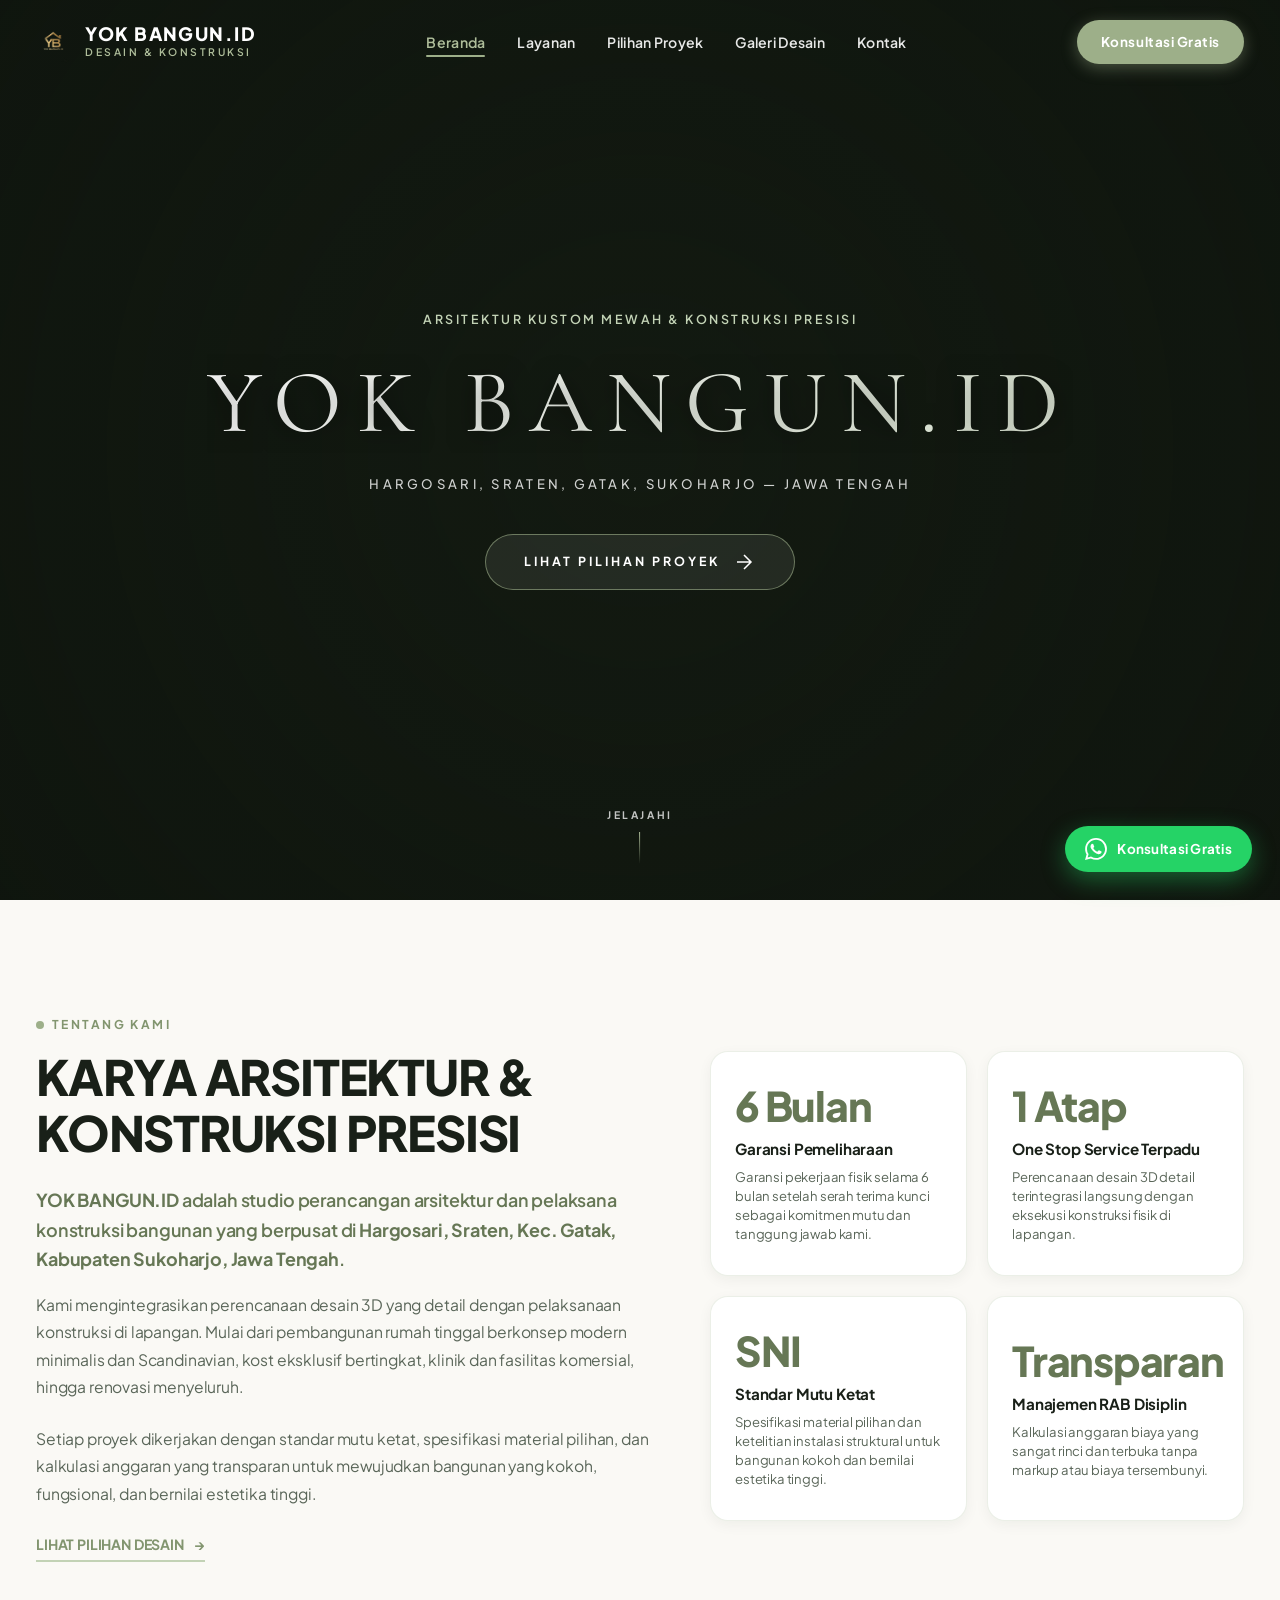
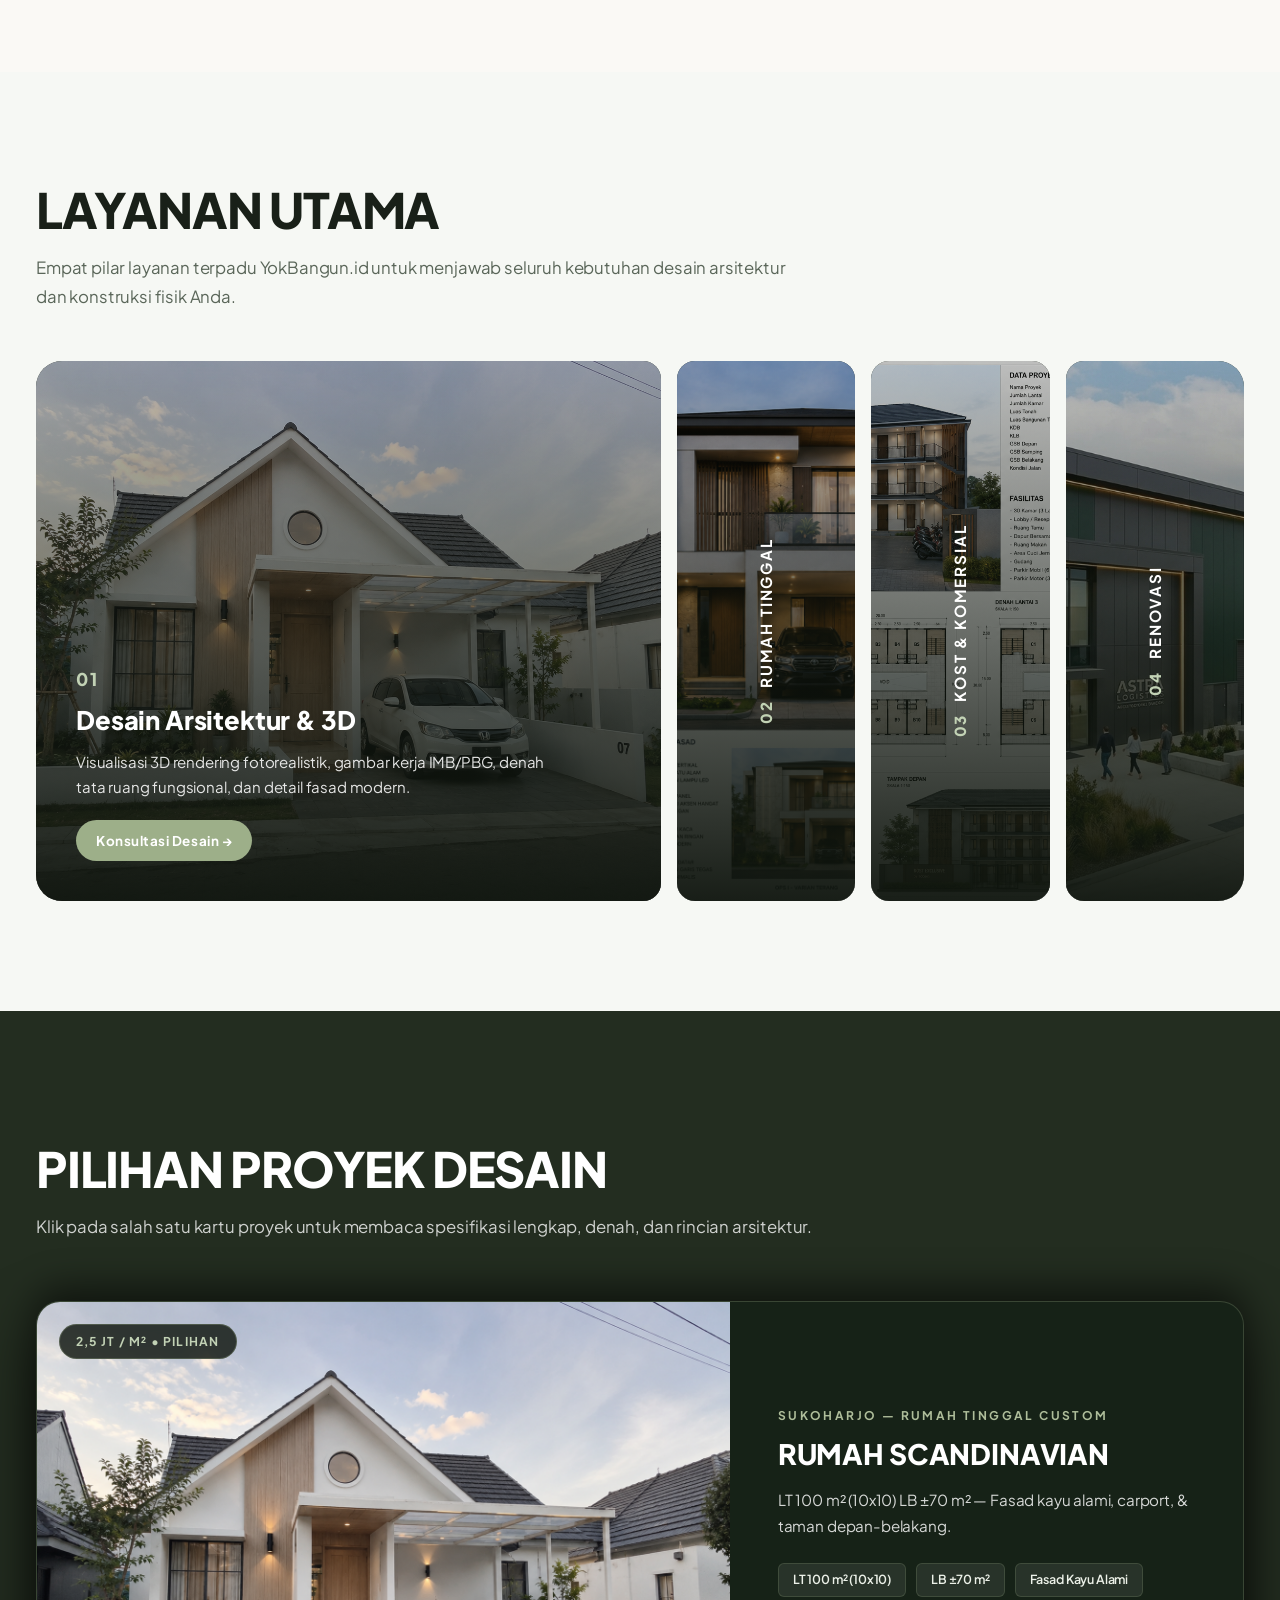
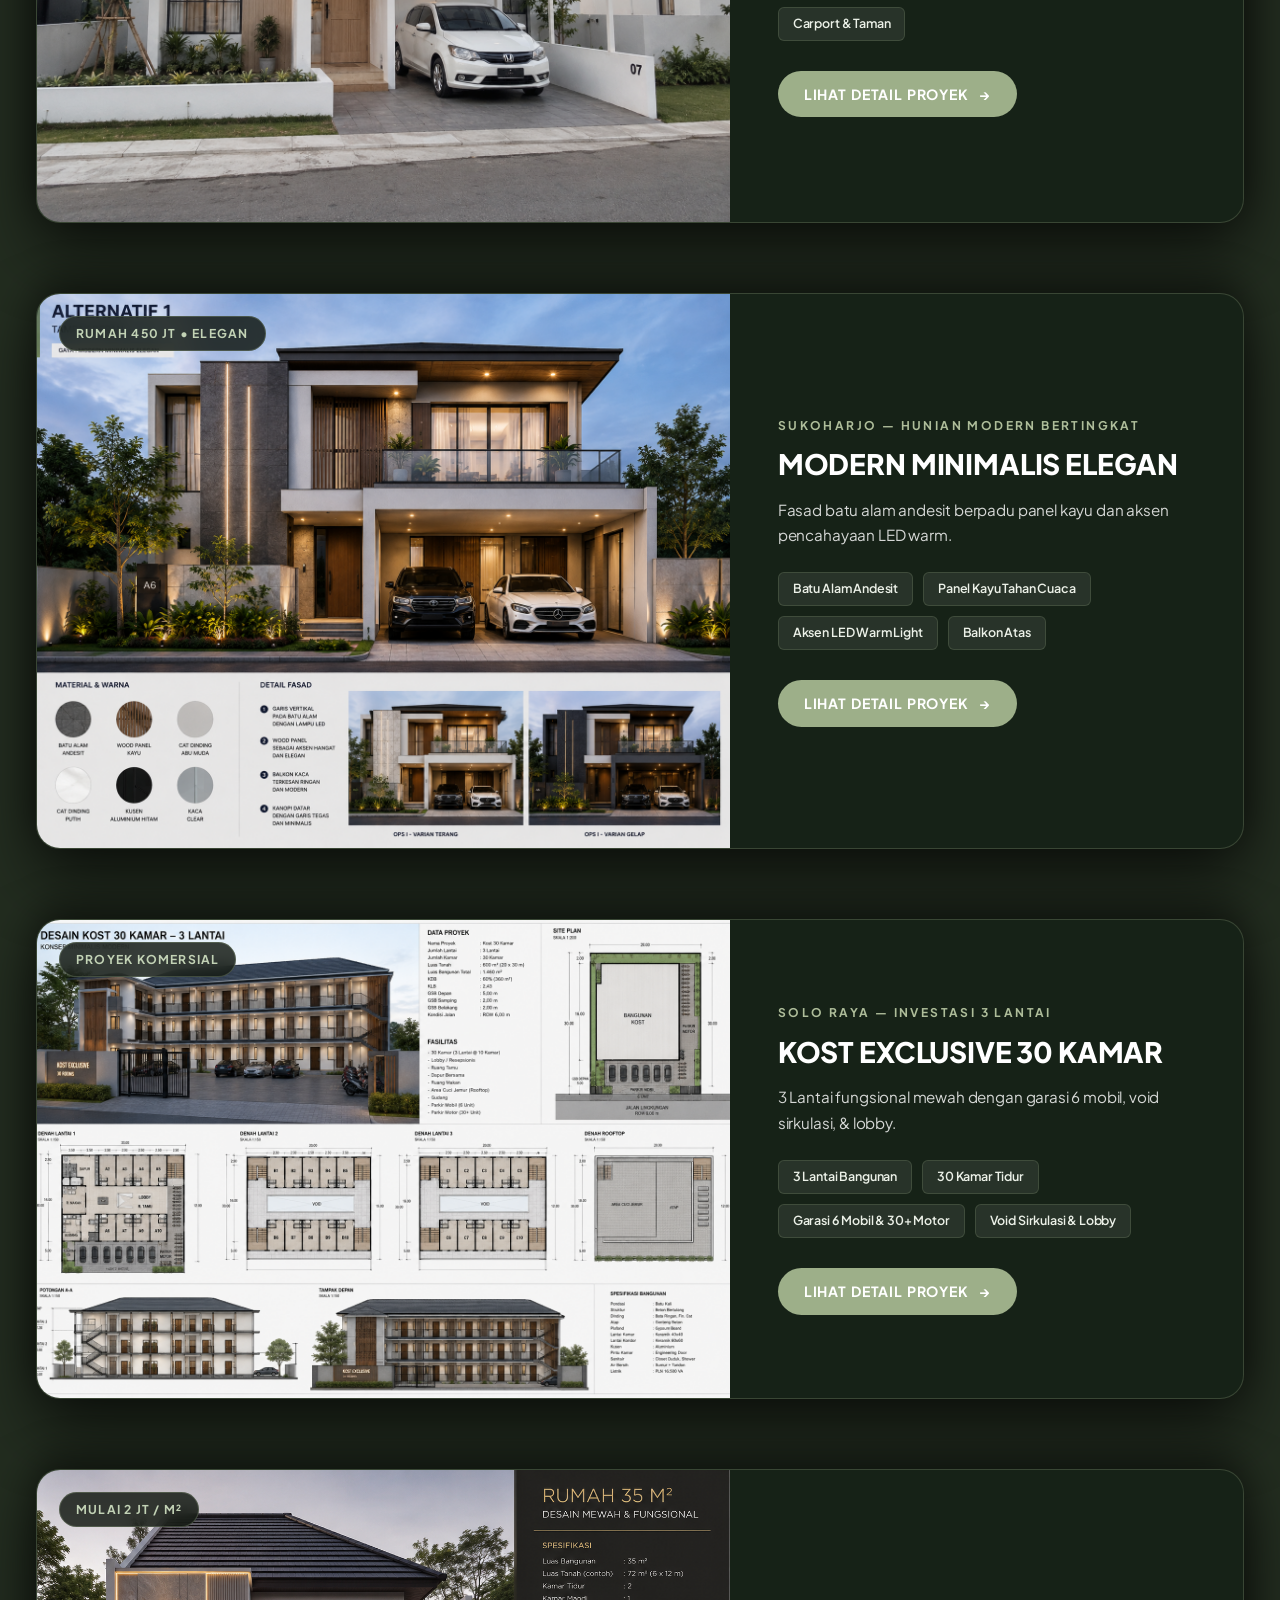
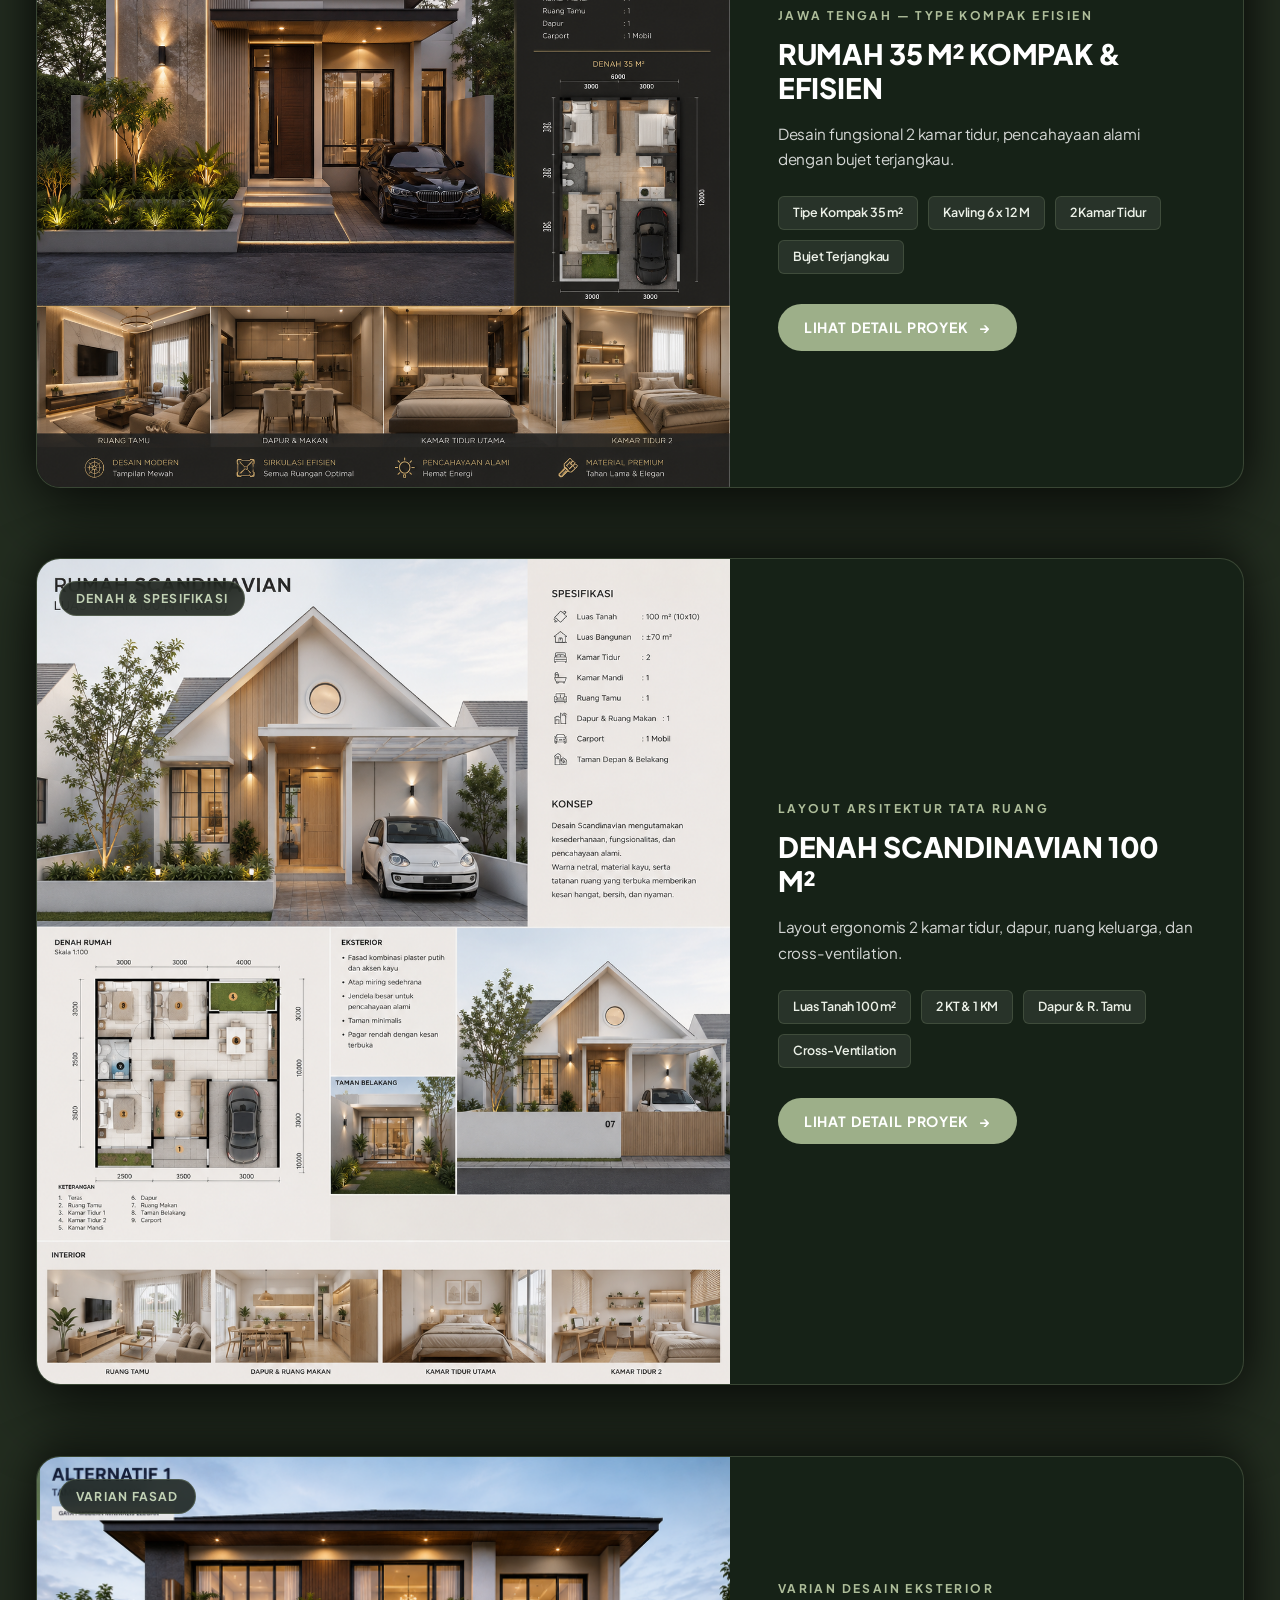
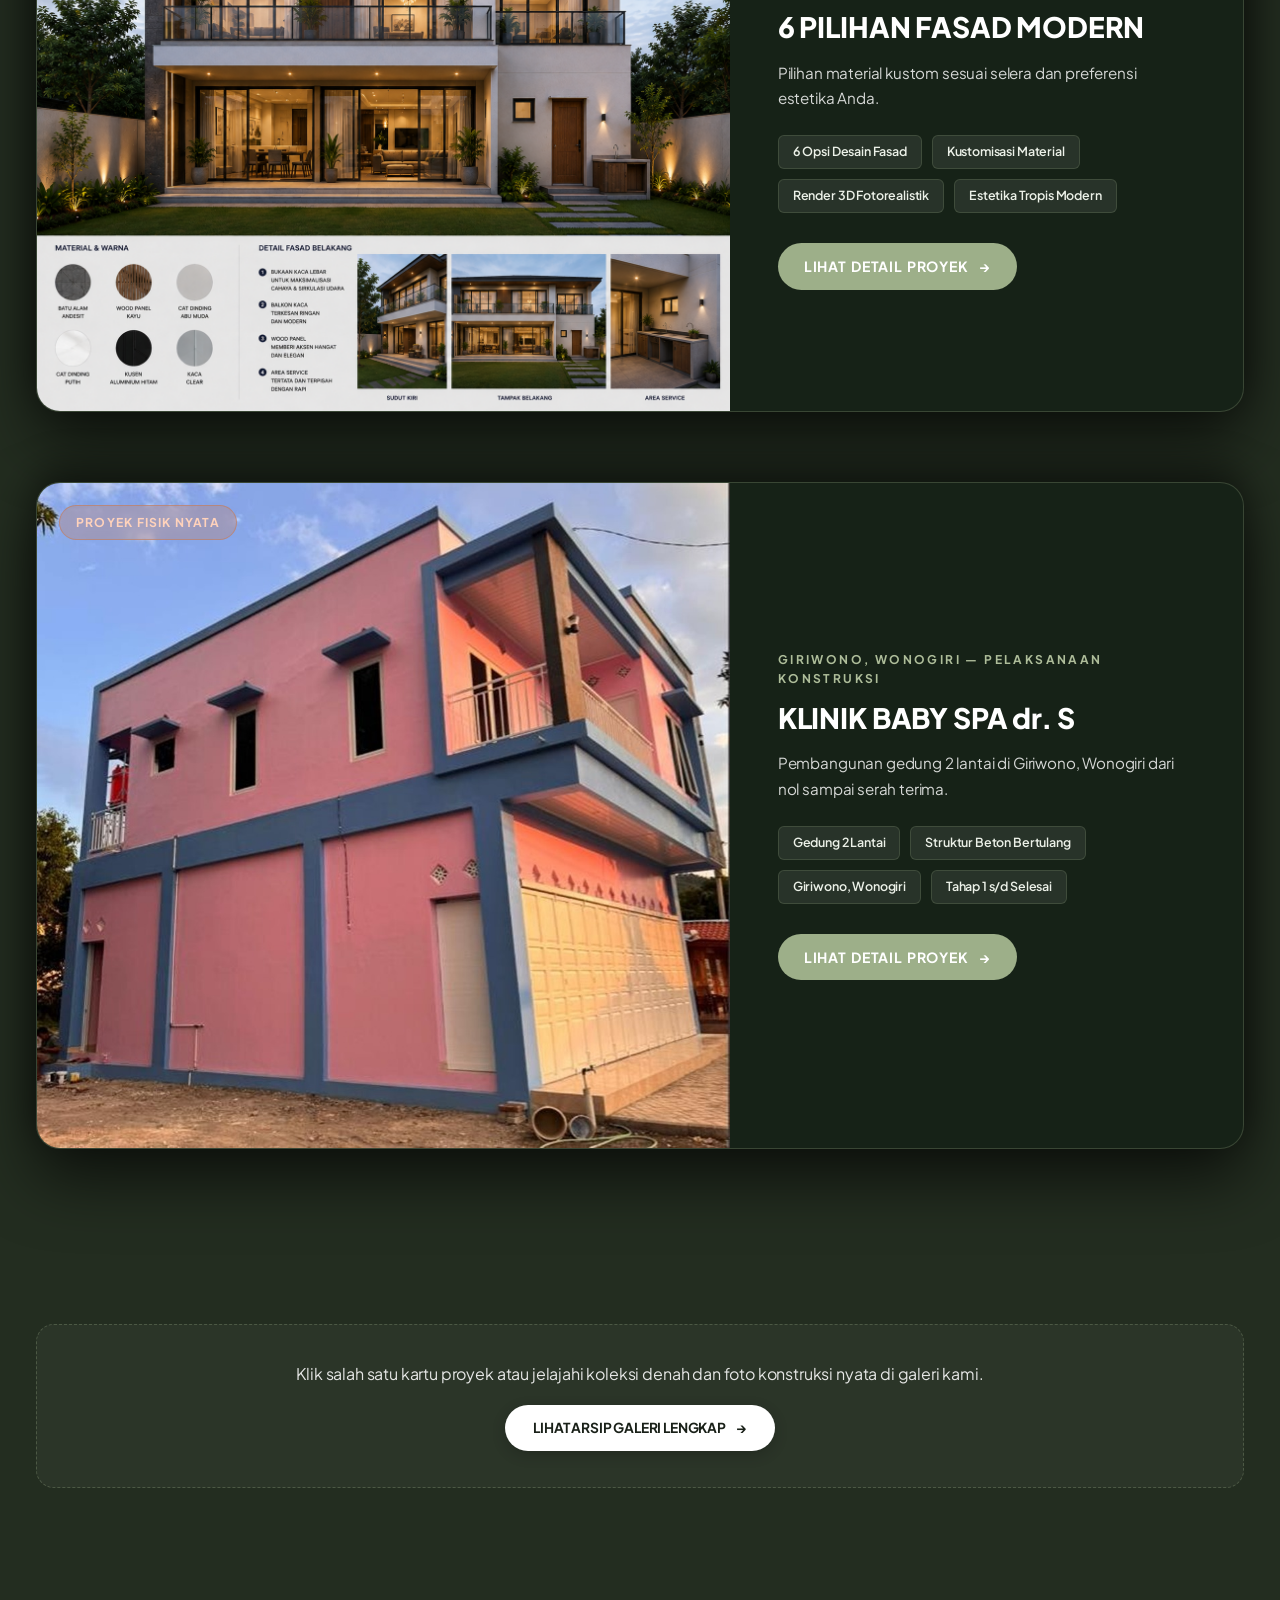
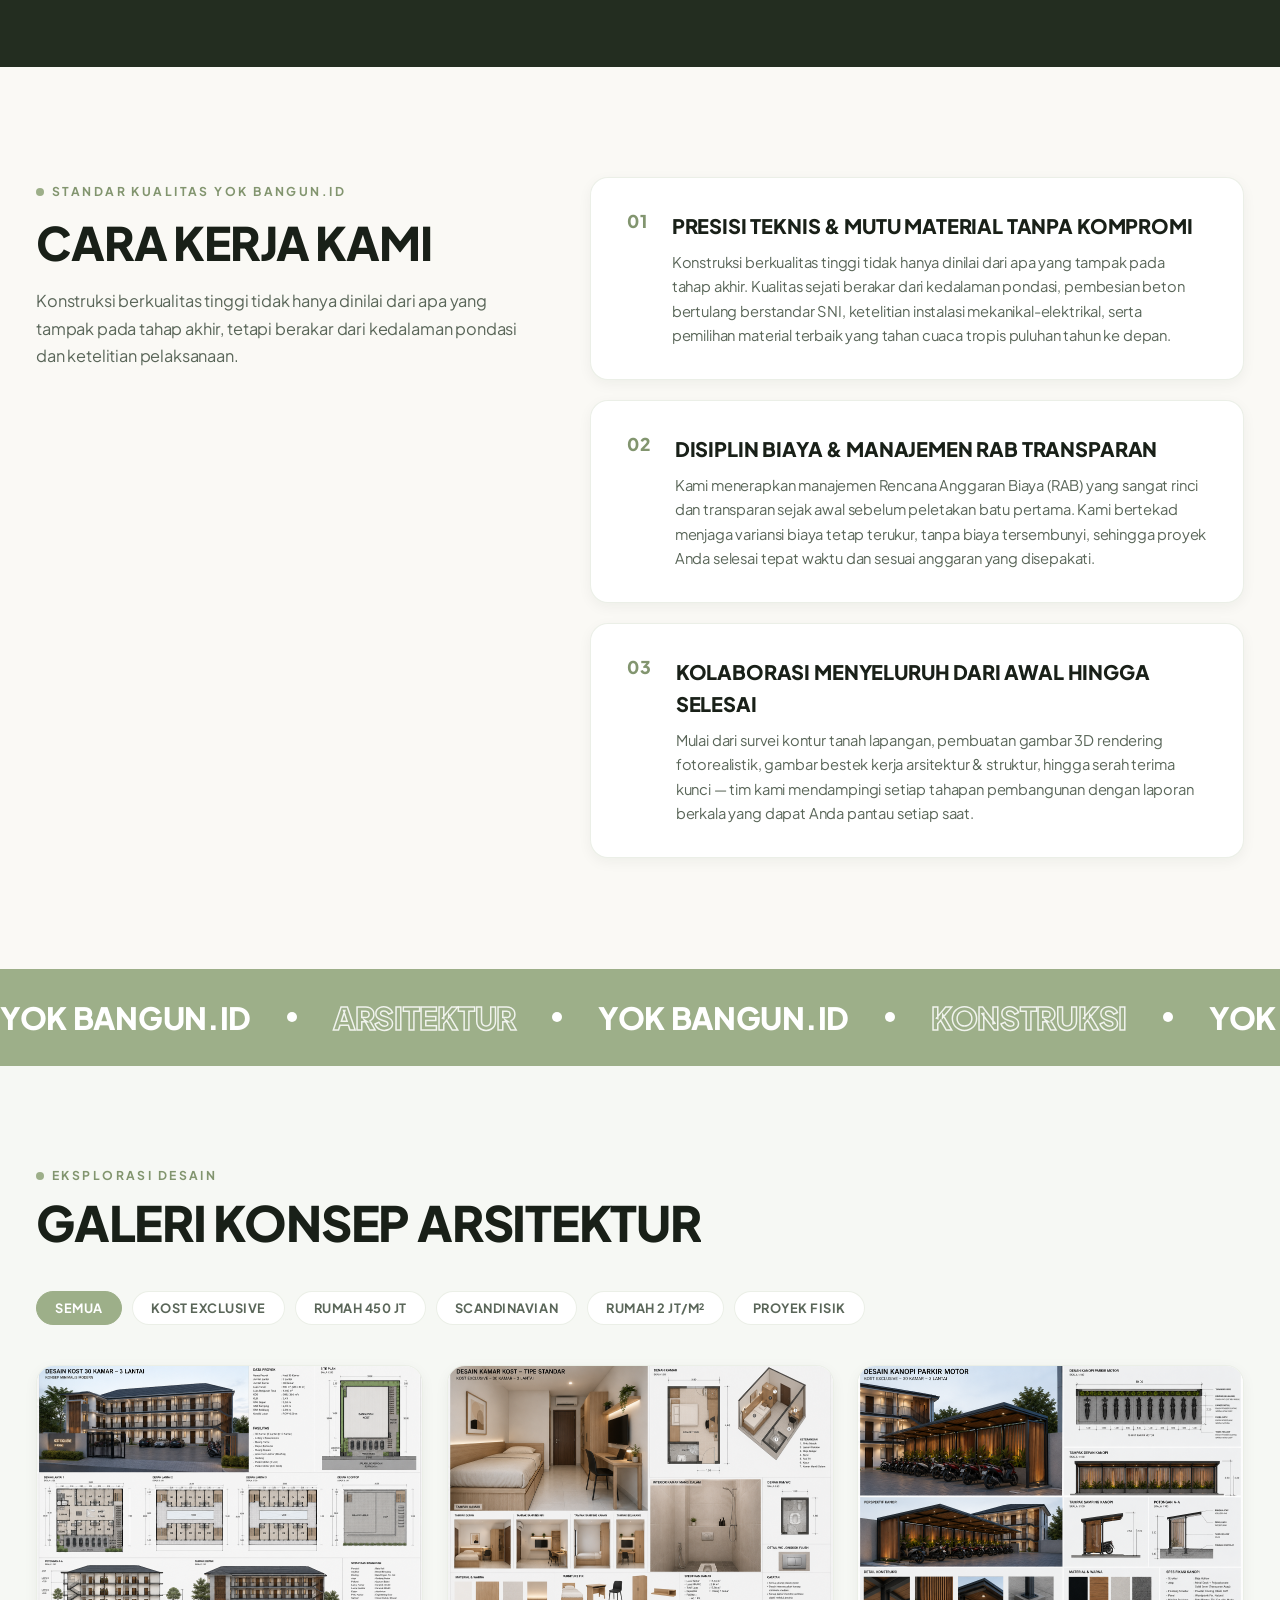
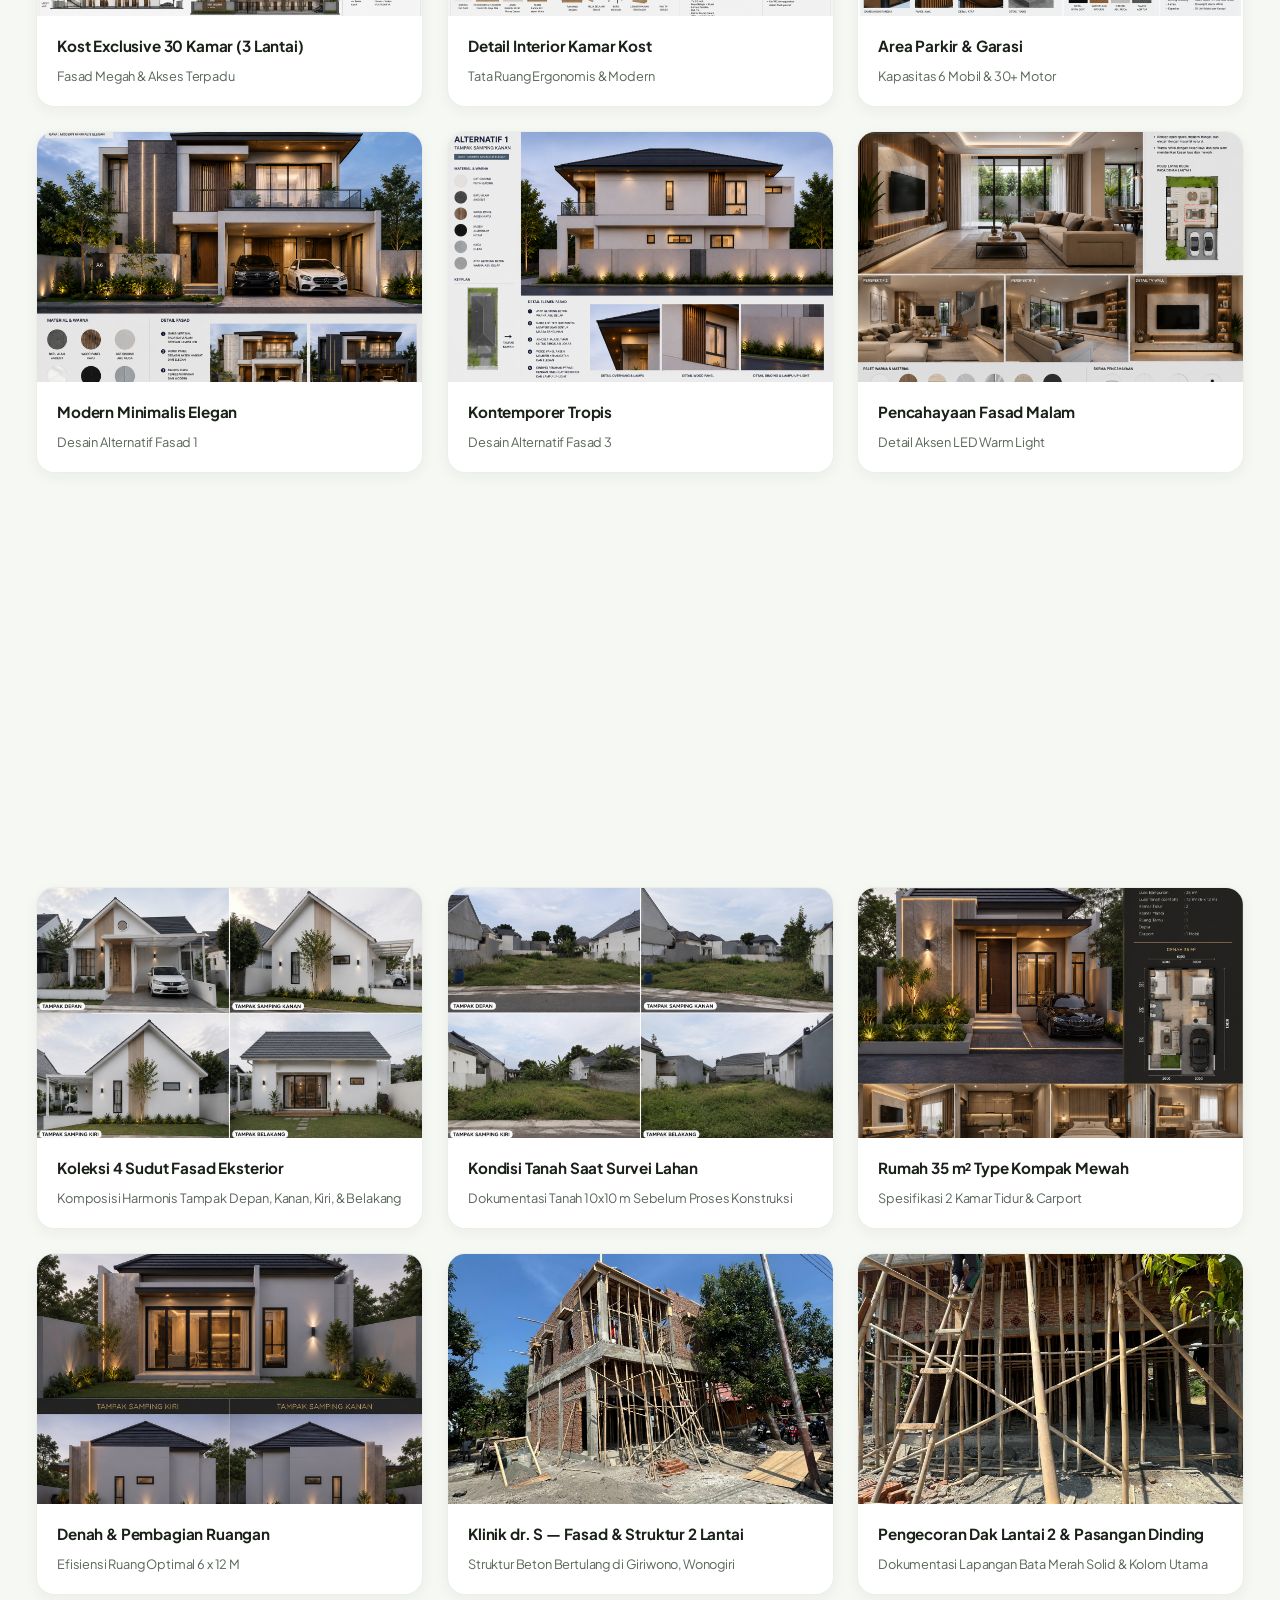
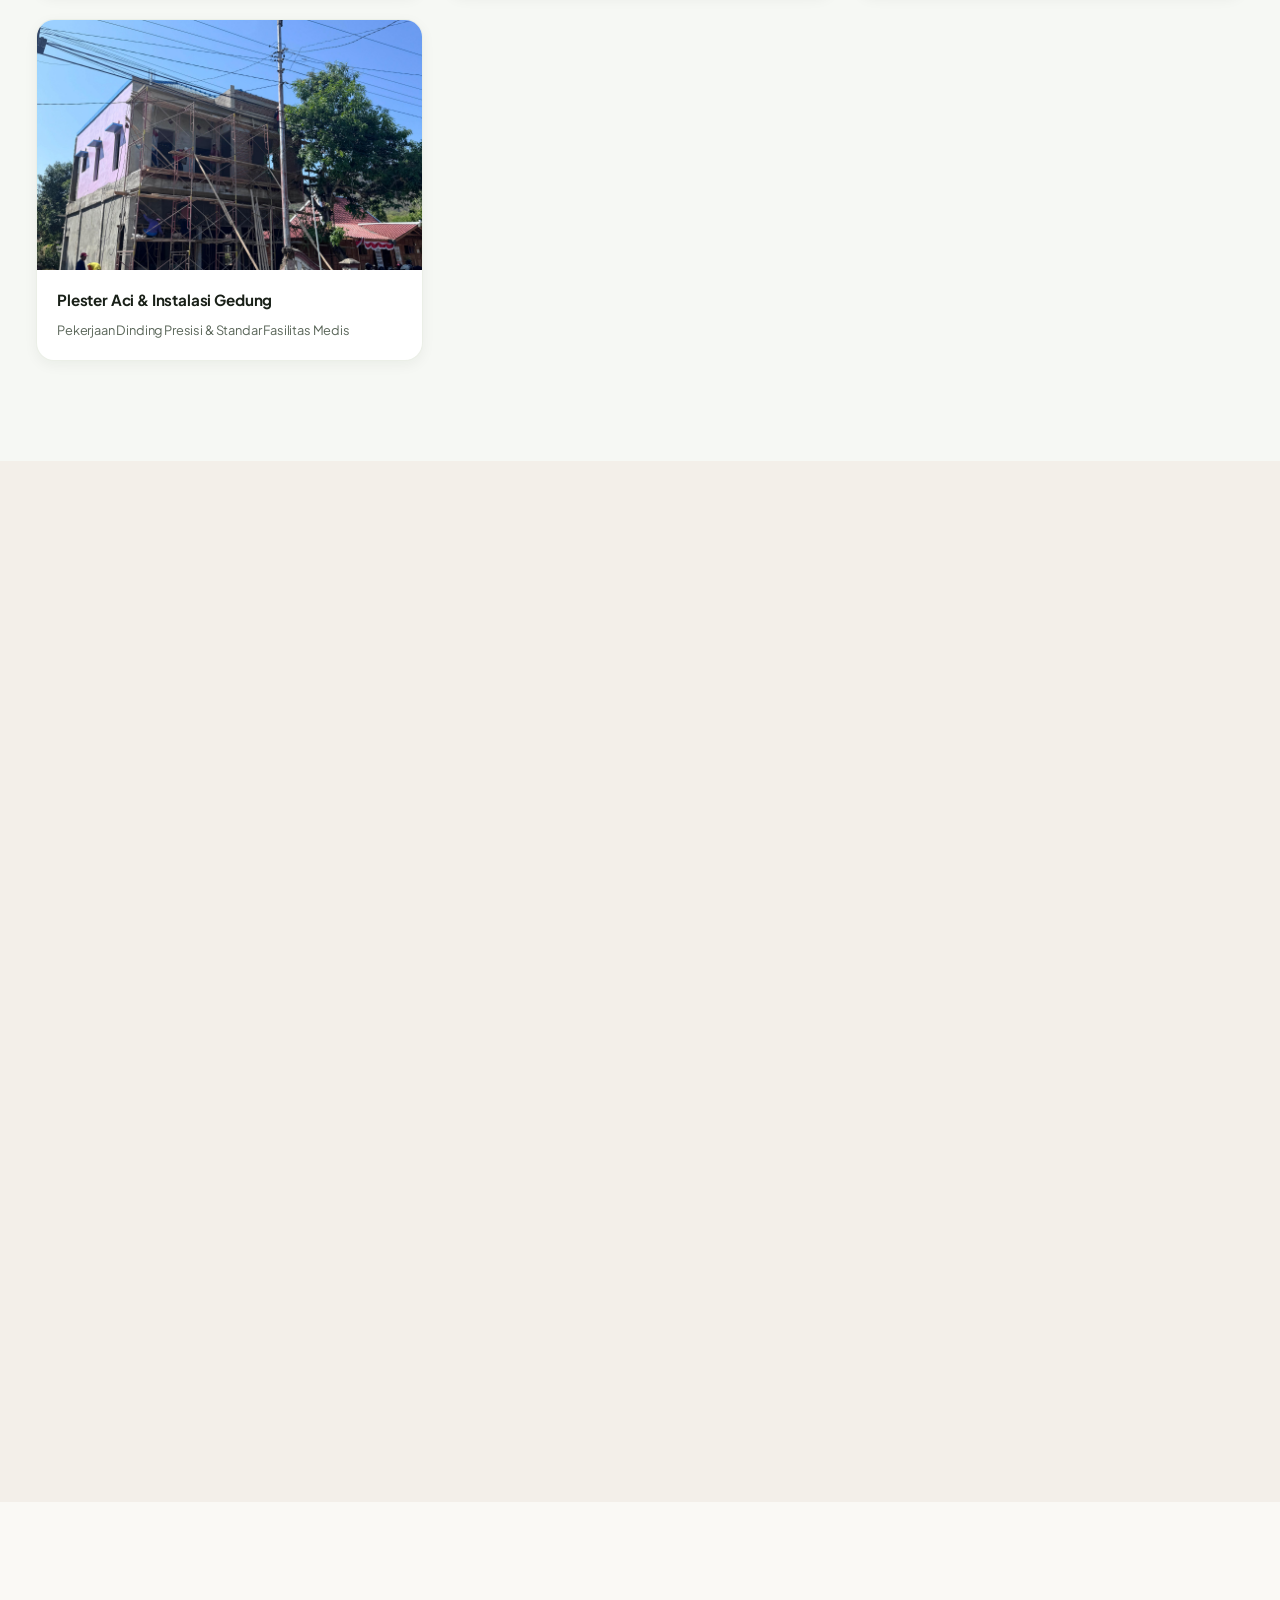
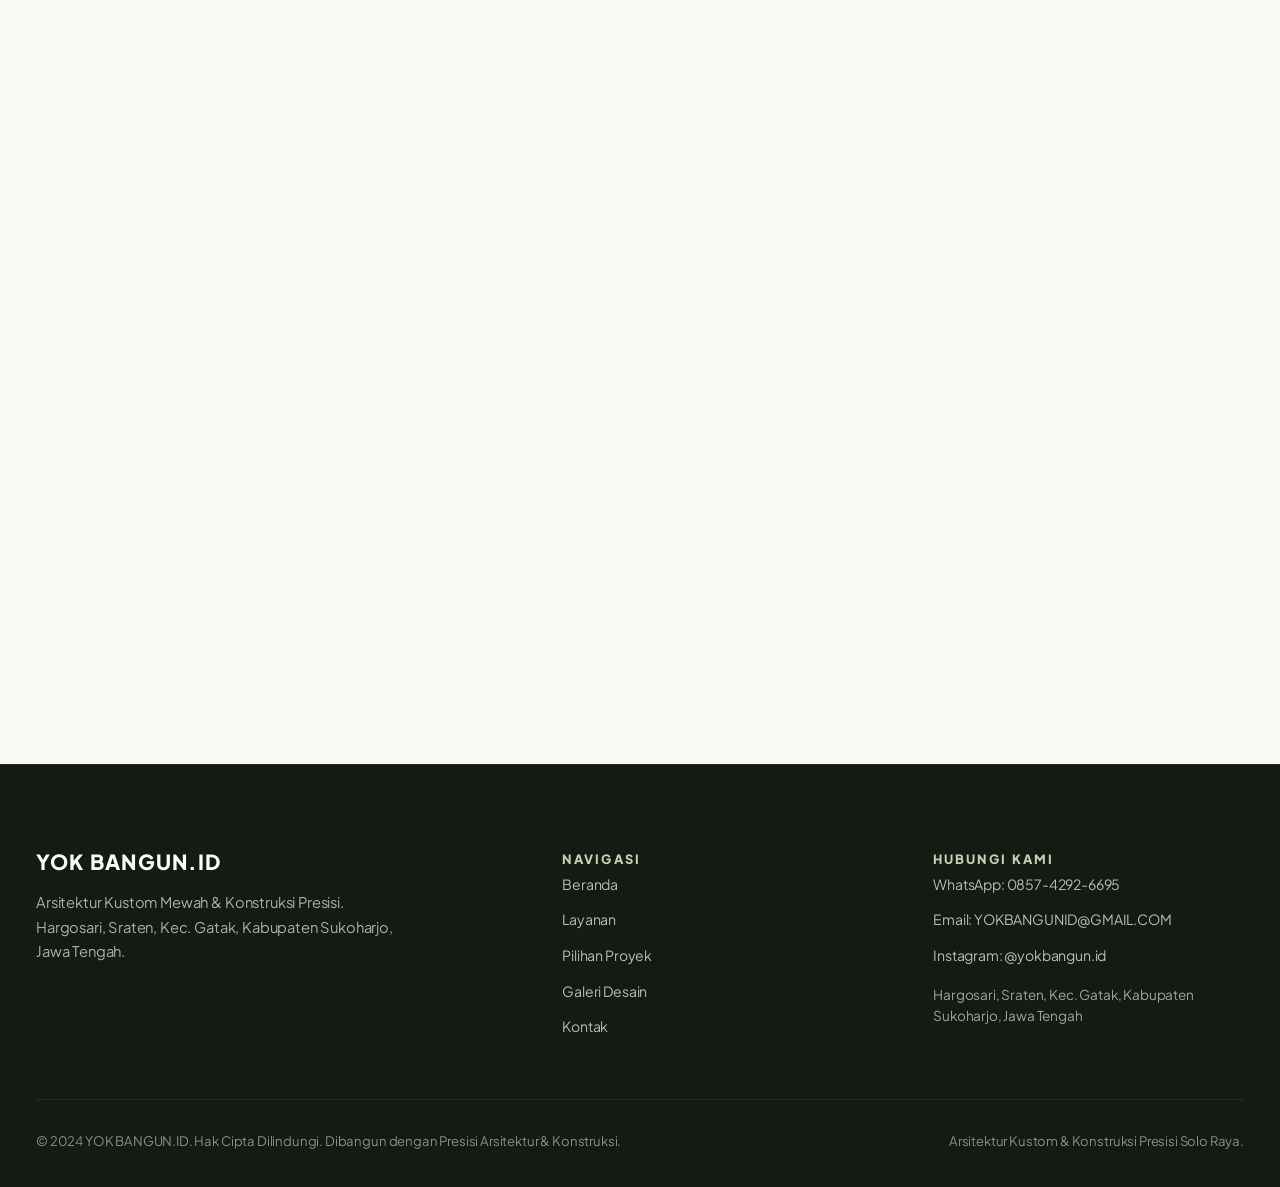
==== commit 46ce785e: "update" ====
--- a/index.html
+++ b/index.html
@@ -1,22 +1,32 @@
 <!DOCTYPE html>
 <html lang="id">
+
 <head>
     <meta charset="UTF-8">
     <meta name="viewport" content="width=device-width, initial-scale=1.0">
     <title>YOK BANGUN.ID — Arsitektur Kustom Mewah &amp; Konstruksi Presisi</title>
-    <meta name="description" content="YOK BANGUN.ID — Jasa perancangan desain arsitektur dan pelaksana konstruksi bangunan presisi berlokasi di Hargosari, Sraten, Gatak, Sukoharjo, Jawa Tengah.">
-    <meta name="keywords" content="arsitek sukoharjo, jasa bangun rumah solo, kontraktor sukoharjo, desain rumah modern, kost exclusive, yok bangun">
-    
-    <!-- Google Fonts: Cormorant Garamond & Montserrat -->
+    <meta name="description"
+        content="YOK BANGUN.ID — Jasa perancangan desain arsitektur dan pelaksana konstruksi bangunan presisi berlokasi di Hargosari, Sraten, Gatak, Sukoharjo, Jawa Tengah.">
+    <meta name="keywords"
+        content="arsitek sukoharjo, jasa bangun rumah solo, kontraktor sukoharjo, desain rumah modern, kost exclusive, yok bangun">
+
+    <!-- Google Fonts: Cormorant Garamond & Plus Jakarta Sans -->
     <link rel="preconnect" href="https://fonts.googleapis.com">
     <link rel="preconnect" href="https://fonts.gstatic.com" crossorigin>
-    <link href="https://fonts.googleapis.com/css2?family=Cormorant+Garamond:ital,wght@0,300;0,400;0,500;0,600;0,700;1,400&family=Montserrat:wght@200;300;400;500;600;700&display=swap" rel="stylesheet">
-    
+    <link
+        href="https://fonts.googleapis.com/css2?family=Cormorant+Garamond:ital,wght@0,300;0,400;0,500;0,600;0,700;1,400&family=Plus+Jakarta+Sans:wght@300;400;500;600;700;800&display=swap"
+        rel="stylesheet">
+
+    <!-- GSAP & ScrollTrigger for Signature Stacking Animations -->
+    <script src="https://cdnjs.cloudflare.com/ajax/libs/gsap/3.12.5/gsap.min.js"></script>
+    <script src="https://cdnjs.cloudflare.com/ajax/libs/gsap/3.12.5/ScrollTrigger.min.js"></script>
+
     <link rel="stylesheet" href="style.css">
 </head>
+
 <body>
 
-    <!-- Header / Nav -->
+    <!-- 1. Header / Nav -->
     <header class="site-header" id="header">
         <div class="nav-container">
             <a href="#hero" class="brand-link">
@@ -30,14 +40,16 @@
             <nav class="main-nav" id="mainNav">
                 <ul class="nav-list">
                     <li><a href="#hero" class="nav-item active">Beranda</a></li>
-                    <li><a href="#statement" class="nav-item">Tentang Kami</a></li>
+                    <li><a href="#services" class="nav-item">Layanan</a></li>
                     <li><a href="#selected-projects" class="nav-item">Pilihan Proyek</a></li>
+                    <li><a href="#gallery" class="nav-item">Galeri Desain</a></li>
                     <li><a href="#contact" class="nav-item">Kontak</a></li>
                 </ul>
             </nav>
 
             <div class="nav-actions">
-                <a href="https://wa.me/6285742926695?text=Halo%20YOK%20BANGUN.ID,%20saya%20tertarik%20untuk%20konsultasi%20desain%20dan%20pembangunan." target="_blank" rel="noopener" class="nav-cta-btn">
+                <a href="https://wa.me/6285742926695?text=Halo%20YOK%20BANGUN.ID,%20saya%20tertarik%20untuk%20konsultasi%20desain%20dan%20pembangunan."
+                    target="_blank" rel="noopener" class="nav-cta-btn">
                     Konsultasi Gratis
                 </a>
                 <button class="nav-toggle-btn" id="navToggle" aria-label="Menu Navigasi">
@@ -48,7 +60,7 @@
         </div>
     </header>
 
-    <!-- Hero Section with Background Video -->
+    <!-- 2. Hero Section with Background Video -->
     <section id="hero" class="hero-section">
         <div class="video-container">
             <video autoplay muted loop playsinline id="heroVideo" class="background-video">
@@ -58,16 +70,21 @@
         </div>
 
         <div class="hero-content">
-            <p class="hero-eyebrow">ARSITEKTUR KUSTOM MEWAH &amp; KONSTRUKSI PRESISI</p>
-            <h1 class="hero-heading">YOK BANGUN.ID</h1>
-            <p class="hero-location-text">
+            <p class="hero-eyebrow reveal-tag">ARSITEKTUR KUSTOM MEWAH &amp; KONSTRUKSI PRESISI</p>
+            <h1 class="hero-heading reveal-mask">
+                <span class="reveal-mask-inner shimmer-text">YOK BANGUN.ID</span>
+            </h1>
+            <p class="hero-location-text reveal-fade-up delay-2">
                 HARGOSARI, SRATEN, GATAK, SUKOHARJO — JAWA TENGAH
             </p>
-            
-            <div class="hero-actions">
+
+            <div class="hero-actions reveal-btn delay-3">
                 <a href="#selected-projects" class="hero-link-btn">
                     <span>LIHAT PILIHAN PROYEK</span>
-                    <svg width="24" height="24" viewBox="0 0 24 24" fill="none" stroke="currentColor" stroke-width="1.5"><path d="M5 12h14M12 5l7 7-7 7"/></svg>
+                    <svg width="24" height="24" viewBox="0 0 24 24" fill="none" stroke="currentColor"
+                        stroke-width="1.5">
+                        <path d="M5 12h14M12 5l7 7-7 7" />
+                    </svg>
                 </a>
             </div>
         </div>
@@ -78,353 +95,669 @@
         </a>
     </section>
 
-    <!-- About Section / Tentang Kami -->
-    <section id="statement" class="editorial-about-section">
+    <!-- 3. Section "TENTANG KAMI" (#statement) -->
+    <section id="statement" class="about-section">
         <div class="container-wide">
-            <div class="about-clean-grid">
-                <div class="about-clean-media">
-                    <img src="assets/DESIGN/RUMAH 450 JT/home 1.png" alt="Desain Arsitektur Modern YOK BANGUN.ID" class="about-clean-img">
-                </div>
-                <div class="about-clean-content">
-                    <span class="sub-header">TENTANG KAMI</span>
-                    <h2 class="about-clean-headline">
-                        KARYA ARSITEKTUR &amp;<br>
-                        KONSTRUKSI PRESISI
+            <div class="about-grid">
+                <div class="about-story-col">
+                    <span class="section-kicker reveal-tag">TENTANG KAMI</span>
+                    <h2 class="about-headline reveal-mask">
+                        <span class="reveal-mask-inner">KARYA ARSITEKTUR &amp;<br>KONSTRUKSI PRESISI</span>
                     </h2>
-                    <p class="about-clean-text">
-                        <strong>YOK BANGUN.ID</strong> adalah studio perancangan arsitektur dan pelaksana konstruksi bangunan yang berpusat di <strong>Hargosari, Sraten, Kec. Gatak, Kabupaten Sukoharjo, Jawa Tengah</strong>.
+                    <p class="about-lead reveal-fade-up delay-1">
+                        <strong>YOK BANGUN.ID</strong> adalah studio perancangan arsitektur dan pelaksana konstruksi
+                        bangunan yang berpusat di <strong>Hargosari, Sraten, Kec. Gatak, Kabupaten Sukoharjo, Jawa
+                            Tengah</strong>.
                     </p>
-                    <p class="about-clean-text">
-                        Kami mengintegrasikan perencanaan desain 3D yang detail dengan pelaksanaan konstruksi di lapangan. Mulai dari pembangunan rumah tinggal berkonsep modern minimalis dan Scandinavian, kost eksklusif bertingkat, klinik dan fasilitas komersial, hingga renovasi menyeluruh.
+                    <p class="about-desc reveal-fade-up delay-2">
+                        Kami mengintegrasikan perencanaan desain 3D yang detail dengan pelaksanaan konstruksi di
+                        lapangan. Mulai dari pembangunan rumah tinggal berkonsep modern minimalis dan Scandinavian, kost
+                        eksklusif bertingkat, klinik dan fasilitas komersial, hingga renovasi menyeluruh.
                     </p>
-                    <p class="about-clean-text">
-                        Setiap proyek dikerjakan dengan standar mutu ketat, spesifikasi material pilihan, dan kalkulasi anggaran yang transparan untuk mewujudkan bangunan yang kokoh, fungsional, dan bernilai estetika tinggi.
+                    <p class="about-desc reveal-fade-up delay-3">
+                        Setiap proyek dikerjakan dengan standar mutu ketat, spesifikasi material pilihan, dan kalkulasi
+                        anggaran yang transparan untuk mewujudkan bangunan yang kokoh, fungsional, dan bernilai estetika
+                        tinggi.
                     </p>
-                    <div class="about-clean-action">
-                        <a href="#selected-projects" class="classic-underline-btn">LIHAT PILIHAN DESAIN &rarr;</a>
+                    <a href="#selected-projects" class="about-action reveal-btn delay-4">
+                        <span>LIHAT PILIHAN DESAIN</span>
+                        <span>&rarr;</span>
+                    </a>
+                </div>
+
+                <div class="about-stats-col">
+                    <div class="stats-grid">
+                        <div class="stat-card reveal-card delay-1">
+                            <span class="stat-number">6 Bulan</span>
+                            <h3 class="stat-label">Garansi Pemeliharaan</h3>
+                            <p class="stat-sub">Garansi pekerjaan fisik selama 6 bulan setelah serah terima kunci
+                                sebagai komitmen mutu dan tanggung jawab kami.</p>
+                        </div>
+                        <div class="stat-card reveal-card delay-2">
+                            <span class="stat-number">1 Atap</span>
+                            <h3 class="stat-label">One Stop Service Terpadu</h3>
+                            <p class="stat-sub">Perencanaan desain 3D detail terintegrasi langsung dengan eksekusi
+                                konstruksi fisik di lapangan.</p>
+                        </div>
+                        <div class="stat-card reveal-card delay-3">
+                            <span class="stat-number">SNI</span>
+                            <h3 class="stat-label">Standar Mutu Ketat</h3>
+                            <p class="stat-sub">Spesifikasi material pilihan dan ketelitian instalasi struktural untuk
+                                bangunan kokoh dan bernilai estetika tinggi.</p>
+                        </div>
+                        <div class="stat-card reveal-card delay-4">
+                            <span class="stat-number">Transparan</span>
+                            <h3 class="stat-label">Manajemen RAB Disiplin</h3>
+                            <p class="stat-sub">Kalkulasi anggaran biaya yang sangat rinci dan terbuka tanpa markup atau
+                                biaya tersembunyi.</p>
+                        </div>
                     </div>
                 </div>
             </div>
         </div>
     </section>
 
-    <!-- Selected Projects Showcase Carousel Section (Click to Open Detail Page) -->
-    <section id="selected-projects" class="selected-projects-section">
-        <div class="section-title-bar">
-            <div class="title-left">
-                <span class="sub-header">PORTOFOLIO PILIHAN</span>
-                <h2 class="main-header">PILIHAN PROYEK DESAIN</h2>
-                <p class="section-lead-note">Klik pada salah satu kartu proyek untuk membaca spesifikasi lengkap, denah, dan rincian arsitektur.</p>
-            </div>
-            <div class="carousel-nav-arrows">
-                <button class="arrow-btn prev-arrow" id="prevSlide" aria-label="Geser ke Kiri">&#x2190;</button>
-                <button class="arrow-btn next-arrow" id="nextSlide" aria-label="Geser ke Kanan">&#x2192;</button>
-            </div>
-        </div>
-
-        <div class="carousel-wrapper">
-            <div class="carousel-track" id="projectCarousel">
-                
+    <!-- 4. Section "LAYANAN UTAMA" (#services) -->
+    <section id="services" class="services-section">
+        <div class="container-wide">
+            <div class="services-header">
+                <h2 class="services-headline reveal-mask">
+                    <span class="reveal-mask-inner">LAYANAN UTAMA</span>
+                </h2>
+                <p class="services-lead reveal-fade-up delay-1">
+                    Empat pilar layanan terpadu YokBangun.id untuk menjawab seluruh kebutuhan desain arsitektur dan
+                    konstruksi fisik Anda.
+                </p>
+            </div>
+
+            <div class="expanding-cards-container reveal-card delay-2" id="servicesAccordion">
+
+                <!-- Service 1: Desain Arsitektur & 3D -->
+                <div class="service-card active" data-index="0" tabindex="0">
+                    <img src="assets/DESIGN/SCANDINAVIAN 2,5 JT PERMETER/Tampak Depan.png" alt="Desain Arsitektur & 3D"
+                        class="service-card-bg">
+                    <div class="service-card-overlay"></div>
+                    <div class="service-collapsed-label">
+                        <span class="col-num">01</span>
+                        <span>Desain 3D</span>
+                    </div>
+                    <div class="service-expanded-content">
+                        <div class="service-number">01</div>
+                        <h3 class="service-title">Desain Arsitektur &amp; 3D</h3>
+                        <p class="service-text">
+                            Visualisasi 3D rendering fotorealistik, gambar kerja IMB/PBG, denah tata ruang fungsional,
+                            dan detail fasad modern.
+                        </p>
+                        <a href="https://wa.me/6285742926695?text=Halo%20YOK%20BANGUN.ID,%20saya%20ingin%20konsultasi%20desain%20arsitektur."
+                            target="_blank" rel="noopener" class="service-btn">
+                            Konsultasi Desain &rarr;
+                        </a>
+                    </div>
+                </div>
+
+                <!-- Service 2: Bangun Rumah Tinggal -->
+                <div class="service-card" data-index="1" tabindex="0">
+                    <img src="assets/DESIGN/RUMAH 450 JT/home 1.png" alt="Bangun Rumah Tinggal" class="service-card-bg">
+                    <div class="service-card-overlay"></div>
+                    <div class="service-collapsed-label">
+                        <span class="col-num">02</span>
+                        <span>Rumah Tinggal</span>
+                    </div>
+                    <div class="service-expanded-content">
+                        <div class="service-number">02</div>
+                        <h3 class="service-title">Bangun Rumah Tinggal</h3>
+                        <p class="service-text">
+                            Pembangunan rumah baru mulai dari Rp 2 Jt-an/m² hingga rumah mewah berkonsep Scandinavian
+                            dan modern kontemporer.
+                        </p>
+                        <a href="https://wa.me/6285742926695?text=Halo%20YOK%20BANGUN.ID,%20saya%20ingin%20konsultasi%20bangun%20rumah%20tinggal."
+                            target="_blank" rel="noopener" class="service-btn">
+                            Konsultasi Rumah &rarr;
+                        </a>
+                    </div>
+                </div>
+
+                <!-- Service 3: Kost & Komersial -->
+                <div class="service-card" data-index="2" tabindex="0">
+                    <img src="assets/DESIGN/KOST EXCLUSIVE 30 KAMAR/TAMPAK DEPAN.png" alt="Kost & Komersial"
+                        class="service-card-bg">
+                    <div class="service-card-overlay"></div>
+                    <div class="service-collapsed-label">
+                        <span class="col-num">03</span>
+                        <span>Kost &amp; Komersial</span>
+                    </div>
+                    <div class="service-expanded-content">
+                        <div class="service-number">03</div>
+                        <h3 class="service-title">Kost &amp; Komersial</h3>
+                        <p class="service-text">
+                            Pembangunan kost eksklusif, ruko, klinik, dan tempat usaha dengan orientasi imbal hasil
+                            (ROI) yang optimal.
+                        </p>
+                        <a href="https://wa.me/6285742926695?text=Halo%20YOK%20BANGUN.ID,%20saya%20ingin%20konsultasi%20properti%20komersial."
+                            target="_blank" rel="noopener" class="service-btn">
+                            Konsultasi Komersial &rarr;
+                        </a>
+                    </div>
+                </div>
+
+                <!-- Service 4: Renovasi & Penambahan -->
+                <div class="service-card" data-index="3" tabindex="0">
+                    <img src="assets/DESIGN/warehouse_modern.jpg" alt="Renovasi & Penambahan" class="service-card-bg">
+                    <div class="service-card-overlay"></div>
+                    <div class="service-collapsed-label">
+                        <span class="col-num">04</span>
+                        <span>Renovasi</span>
+                    </div>
+                    <div class="service-expanded-content">
+                        <div class="service-number">04</div>
+                        <h3 class="service-title">Renovasi &amp; Penambahan</h3>
+                        <p class="service-text">
+                            Transformasi hunian lama menjadi baru, peningkatan lantai bangunan, perbaikan struktur, dan
+                            renovasi interior.
+                        </p>
+                        <a href="https://wa.me/6285742926695?text=Halo%20YOK%20BANGUN.ID,%20saya%20ingin%20konsultasi%20renovasi%20bangunan."
+                            target="_blank" rel="noopener" class="service-btn">
+                            Konsultasi Renovasi &rarr;
+                        </a>
+                    </div>
+                </div>
+
+            </div>
+        </div>
+    </section>
+
+    <!-- 5. Section "PILIHAN PROYEK DESAIN" (#selected-projects) - Signature Stacking Cards -->
+    <section id="selected-projects" class="projects-section">
+        <div class="container-wide">
+            <div class="projects-header">
+                <h2 class="projects-headline reveal-mask">
+                    <span class="reveal-mask-inner">PILIHAN PROYEK DESAIN</span>
+                </h2>
+                <p class="projects-lead reveal-fade-up delay-1">
+                    Klik pada salah satu kartu proyek untuk membaca spesifikasi lengkap, denah, dan rincian arsitektur.
+                </p>
+            </div>
+
+            <!-- Stacking Sticky Cards List -->
+            <div class="projects-showcase-list" id="stackingCardsList">
+
                 <!-- Project 1: Scandinavian -->
-                <div class="project-slide">
-                    <a href="project-detail.html?id=scandinavian" class="project-card-link" aria-label="Buka Detail Rumah Scandinavian">
-                        <div class="project-image-box">
-                            <img src="assets/DESIGN/SCANDINAVIAN 2,5 JT PERMETER/Tampak Depan.png" alt="Rumah Scandinavian 2.5 Jt Per Meter">
-                            <div class="slide-overlay-info">
-                                <span class="tag-pill">2,5 JT / M² • PILIHAN</span>
-                                <h3 class="slide-title">RUMAH SCANDINAVIAN</h3>
-                                <p class="slide-desc">LT 100 m² (10x10) LB ±70 m² — Fasad kayu alami, carport, &amp; taman depan-belakang.</p>
-                                <span class="slide-cta-badge">LIHAT DETAIL PROYEK &rarr;</span>
-                            </div>
-                        </div>
-                    </a>
-                </div>
-
-                <!-- Project 2: Rumah 450 JT -->
-                <div class="project-slide">
-                    <a href="project-detail.html?id=rumah-450-jt" class="project-card-link" aria-label="Buka Detail Rumah 450 JT">
-                        <div class="project-image-box">
-                            <img src="assets/DESIGN/RUMAH 450 JT/home 1.png" alt="Rumah 450 JT Modern Minimalis">
-                            <div class="slide-overlay-info">
-                                <span class="tag-pill">RUMAH 450 JT • ELEGAN</span>
-                                <h3 class="slide-title">MODERN MINIMALIS ELEGAN</h3>
-                                <p class="slide-desc">Fasad batu alam andesit berpadu panel kayu dan aksen pencahayaan LED warm.</p>
-                                <span class="slide-cta-badge">LIHAT DETAIL PROYEK &rarr;</span>
-                            </div>
-                        </div>
-                    </a>
+                <div class="project-item-card" data-card="1">
+                    <div class="project-thumb-box">
+                        <img src="assets/DESIGN/SCANDINAVIAN 2,5 JT PERMETER/Tampak Depan.png"
+                            alt="Rumah Scandinavian 2,5 Jt Per Meter" class="project-thumb-img">
+                        <span class="project-badge-pill">2,5 JT / M² • PILIHAN</span>
+                    </div>
+                    <div class="project-info-box">
+                        <span class="project-location-meta">SUKOHARJO — RUMAH TINGGAL CUSTOM</span>
+                        <h3 class="project-item-title">RUMAH SCANDINAVIAN</h3>
+                        <p class="project-item-desc">
+                            LT 100 m² (10x10) LB ±70 m² — Fasad kayu alami, carport, &amp; taman depan-belakang.
+                        </p>
+                        <div class="project-specs-pills">
+                            <span class="spec-chip">LT 100 m² (10x10)</span>
+                            <span class="spec-chip">LB ±70 m²</span>
+                            <span class="spec-chip">Fasad Kayu Alami</span>
+                            <span class="spec-chip">Carport &amp; Taman</span>
+                        </div>
+                        <a href="project-detail.html?id=scandinavian" class="project-action-link">
+                            <span>LIHAT DETAIL PROYEK</span>
+                            <span>&rarr;</span>
+                        </a>
+                    </div>
+                </div>
+
+                <!-- Project 2: Modern Minimalis Elegan (Rumah 450 JT) -->
+                <div class="project-item-card" data-card="2">
+                    <div class="project-thumb-box">
+                        <img src="assets/DESIGN/RUMAH 450 JT/home 1.png" alt="Modern Minimalis Elegan"
+                            class="project-thumb-img">
+                        <span class="project-badge-pill">RUMAH 450 JT • ELEGAN</span>
+                    </div>
+                    <div class="project-info-box">
+                        <span class="project-location-meta">SUKOHARJO — HUNIAN MODERN BERTINGKAT</span>
+                        <h3 class="project-item-title">MODERN MINIMALIS ELEGAN</h3>
+                        <p class="project-item-desc">
+                            Fasad batu alam andesit berpadu panel kayu dan aksen pencahayaan LED warm.
+                        </p>
+                        <div class="project-specs-pills">
+                            <span class="spec-chip">Batu Alam Andesit</span>
+                            <span class="spec-chip">Panel Kayu Tahan Cuaca</span>
+                            <span class="spec-chip">Aksen LED Warm Light</span>
+                            <span class="spec-chip">Balkon Atas</span>
+                        </div>
+                        <a href="project-detail.html?id=rumah-450-jt" class="project-action-link">
+                            <span>LIHAT DETAIL PROYEK</span>
+                            <span>&rarr;</span>
+                        </a>
+                    </div>
                 </div>
 
                 <!-- Project 3: Kost Exclusive 30 Kamar -->
-                <div class="project-slide">
-                    <a href="project-detail.html?id=kost-exclusive" class="project-card-link" aria-label="Buka Detail Kost Exclusive 30 Kamar">
-                        <div class="project-image-box">
-                            <img src="assets/DESIGN/KOST EXCLUSIVE 30 KAMAR/TAMPAK DEPAN.png" alt="Kost Exclusive 30 Kamar">
-                            <div class="slide-overlay-info">
-                                <span class="tag-pill">PROYEK KOMERSIAL</span>
-                                <h3 class="slide-title">KOST EXCLUSIVE 30 KAMAR</h3>
-                                <p class="slide-desc">3 Lantai fungsional mewah dengan garasi 6 mobil, void sirkulasi, &amp; lobby.</p>
-                                <span class="slide-cta-badge">LIHAT DETAIL PROYEK &rarr;</span>
-                            </div>
-                        </div>
-                    </a>
-                </div>
-
-                <!-- Project 4: Rumah 2 Jt-an Permeter -->
-                <div class="project-slide">
-                    <a href="project-detail.html?id=rumah-2-jt" class="project-card-link" aria-label="Buka Detail Rumah 35 M2 Mulai 2 Jt Permeter">
-                        <div class="project-image-box">
-                            <img src="assets/DESIGN/RUMAH MULAI DR 2JTAAN PERMETER/HOME 1.png" alt="Rumah 35 M2 Mulai 2 Juta Permeter">
-                            <div class="slide-overlay-info">
-                                <span class="tag-pill">MULAI 2 JT / M²</span>
-                                <h3 class="slide-title">RUMAH 35 M² KOMPAK &amp; EFISIEN</h3>
-                                <p class="slide-desc">Desain fungsional 2 kamar tidur, pencahayaan alami dengan bujet terjangkau.</p>
-                                <span class="slide-cta-badge">LIHAT DETAIL PROYEK &rarr;</span>
-                            </div>
-                        </div>
-                    </a>
-                </div>
-
-                <!-- Project 5: Scandinavian Denah & Spesifikasi -->
-                <div class="project-slide">
-                    <a href="project-detail.html?id=scandinavian" class="project-card-link" aria-label="Buka Denah Scandinavian">
-                        <div class="project-image-box">
-                            <img src="assets/DESIGN/SCANDINAVIAN 2,5 JT PERMETER/Denah.png" alt="Denah dan Spesifikasi Rumah Scandinavian">
-                            <div class="slide-overlay-info">
-                                <span class="tag-pill">DENAH &amp; SPESIFIKASI</span>
-                                <h3 class="slide-title">DENAH SCANDINAVIAN 100 M²</h3>
-                                <p class="slide-desc">Layout ergonomis 2 kamar tidur, dapur, ruang keluarga, dan cross-ventilation.</p>
-                                <span class="slide-cta-badge">LIHAT DETAIL PROYEK &rarr;</span>
-                            </div>
-                        </div>
-                    </a>
-                </div>
-
-                <!-- Project 6: Rumah 450 JT Alternatif -->
-                <div class="project-slide">
-                    <a href="project-detail.html?id=rumah-450-jt" class="project-card-link" aria-label="Buka Varian Fasad Rumah 450 JT">
-                        <div class="project-image-box">
-                            <img src="assets/DESIGN/RUMAH 450 JT/home 2.png" alt="Modern Minimalis Opsi Fasad">
-                            <div class="slide-overlay-info">
-                                <span class="tag-pill">VARIAN FASAD</span>
-                                <h3 class="slide-title">6 PILIHAN FASAD MODERN</h3>
-                                <p class="slide-desc">Pilihan material kustom sesuai selera dan preferensi estetika Anda.</p>
-                                <span class="slide-cta-badge">LIHAT DETAIL PROYEK &rarr;</span>
-                            </div>
-                        </div>
-                    </a>
-                </div>
-
-                <!-- Project 7: Klinik Baby Spa dr. S -->
-                <div class="project-slide">
-                    <a href="project-detail.html?id=klinik-baby-spa" class="project-card-link" aria-label="Buka Portofolio Klinik Baby Spa Wonogiri">
-                        <div class="project-image-box">
-                            <img src="assets/PORTOFOLIO/PEMBANGUNAN KLINIK BABY SPA dr S GIRIWON WONOGIRI 3024/dokumentasi before-after/WhatsApp Image 2026-09-02 at 11.30.29.jpeg" alt="Pembangunan Klinik Baby Spa Wonogiri">
-                            <div class="slide-overlay-info">
-                                <span class="tag-pill">PROYEK FISIK NYATA</span>
-                                <h3 class="slide-title">KLINIK BABY SPA dr. S</h3>
-                                <p class="slide-desc">Pembangunan gedung 2 lantai di Giriwono, Wonogiri dari nol sampai serah terima.</p>
-                                <span class="slide-cta-badge">LIHAT DETAIL PROYEK &rarr;</span>
-                            </div>
-                        </div>
-                    </a>
-                </div>
-
+                <div class="project-item-card" data-card="3">
+                    <div class="project-thumb-box">
+                        <img src="assets/DESIGN/KOST EXCLUSIVE 30 KAMAR/TAMPAK DEPAN.png" alt="Kost Exclusive 30 Kamar"
+                            class="project-thumb-img">
+                        <span class="project-badge-pill">PROYEK KOMERSIAL</span>
+                    </div>
+                    <div class="project-info-box">
+                        <span class="project-location-meta">SOLO RAYA — INVESTASI 3 LANTAI</span>
+                        <h3 class="project-item-title">KOST EXCLUSIVE 30 KAMAR</h3>
+                        <p class="project-item-desc">
+                            3 Lantai fungsional mewah dengan garasi 6 mobil, void sirkulasi, &amp; lobby.
+                        </p>
+                        <div class="project-specs-pills">
+                            <span class="spec-chip">3 Lantai Bangunan</span>
+                            <span class="spec-chip">30 Kamar Tidur</span>
+                            <span class="spec-chip">Garasi 6 Mobil &amp; 30+ Motor</span>
+                            <span class="spec-chip">Void Sirkulasi &amp; Lobby</span>
+                        </div>
+                        <a href="project-detail.html?id=kost-exclusive" class="project-action-link">
+                            <span>LIHAT DETAIL PROYEK</span>
+                            <span>&rarr;</span>
+                        </a>
+                    </div>
+                </div>
+
+                <!-- Project 4: Rumah 35 M2 Kompak & Efisien -->
+                <div class="project-item-card" data-card="4">
+                    <div class="project-thumb-box">
+                        <img src="assets/DESIGN/RUMAH MULAI DR 2JTAAN PERMETER/HOME 1.png"
+                            alt="Rumah 35 M2 Kompak & Efisien" class="project-thumb-img">
+                        <span class="project-badge-pill">MULAI 2 JT / M²</span>
+                    </div>
+                    <div class="project-info-box">
+                        <span class="project-location-meta">JAWA TENGAH — TYPE KOMPAK EFISIEN</span>
+                        <h3 class="project-item-title">RUMAH 35 M² KOMPAK &amp; EFISIEN</h3>
+                        <p class="project-item-desc">
+                            Desain fungsional 2 kamar tidur, pencahayaan alami dengan bujet terjangkau.
+                        </p>
+                        <div class="project-specs-pills">
+                            <span class="spec-chip">Tipe Kompak 35 m²</span>
+                            <span class="spec-chip">Kavling 6 x 12 M</span>
+                            <span class="spec-chip">2 Kamar Tidur</span>
+                            <span class="spec-chip">Bujet Terjangkau</span>
+                        </div>
+                        <a href="project-detail.html?id=rumah-2-jt" class="project-action-link">
+                            <span>LIHAT DETAIL PROYEK</span>
+                            <span>&rarr;</span>
+                        </a>
+                    </div>
+                </div>
+
+                <!-- Project 5: Denah Scandinavian 100 M2 -->
+                <div class="project-item-card" data-card="5">
+                    <div class="project-thumb-box">
+                        <img src="assets/DESIGN/SCANDINAVIAN 2,5 JT PERMETER/Denah.png" alt="Denah Scandinavian 100 M2"
+                            class="project-thumb-img">
+                        <span class="project-badge-pill">DENAH &amp; SPESIFIKASI</span>
+                    </div>
+                    <div class="project-info-box">
+                        <span class="project-location-meta">LAYOUT ARSITEKTUR TATA RUANG</span>
+                        <h3 class="project-item-title">DENAH SCANDINAVIAN 100 M²</h3>
+                        <p class="project-item-desc">
+                            Layout ergonomis 2 kamar tidur, dapur, ruang keluarga, dan cross-ventilation.
+                        </p>
+                        <div class="project-specs-pills">
+                            <span class="spec-chip">Luas Tanah 100 m²</span>
+                            <span class="spec-chip">2 KT &amp; 1 KM</span>
+                            <span class="spec-chip">Dapur &amp; R. Tamu</span>
+                            <span class="spec-chip">Cross-Ventilation</span>
+                        </div>
+                        <a href="project-detail.html?id=scandinavian" class="project-action-link">
+                            <span>LIHAT DETAIL PROYEK</span>
+                            <span>&rarr;</span>
+                        </a>
+                    </div>
+                </div>
+
+                <!-- Project 6: 6 Pilihan Fasad Modern -->
+                <div class="project-item-card" data-card="6">
+                    <div class="project-thumb-box">
+                        <img src="assets/DESIGN/RUMAH 450 JT/home 2.png" alt="6 Pilihan Fasad Modern"
+                            class="project-thumb-img">
+                        <span class="project-badge-pill">VARIAN FASAD</span>
+                    </div>
+                    <div class="project-info-box">
+                        <span class="project-location-meta">VARIAN DESAIN EKSTERIOR</span>
+                        <h3 class="project-item-title">6 PILIHAN FASAD MODERN</h3>
+                        <p class="project-item-desc">
+                            Pilihan material kustom sesuai selera dan preferensi estetika Anda.
+                        </p>
+                        <div class="project-specs-pills">
+                            <span class="spec-chip">6 Opsi Desain Fasad</span>
+                            <span class="spec-chip">Kustomisasi Material</span>
+                            <span class="spec-chip">Render 3D Fotorealistik</span>
+                            <span class="spec-chip">Estetika Tropis Modern</span>
+                        </div>
+                        <a href="project-detail.html?id=rumah-450-jt" class="project-action-link">
+                            <span>LIHAT DETAIL PROYEK</span>
+                            <span>&rarr;</span>
+                        </a>
+                    </div>
+                </div>
+
+                <!-- Project 7: Klinik Baby Spa dr. S Wonogiri -->
+                <div class="project-item-card" data-card="7">
+                    <div class="project-thumb-box">
+                        <img src="assets/PORTOFOLIO/PEMBANGUNAN KLINIK BABY SPA dr S GIRIWON WONOGIRI 3024/dokumentasi before-after/WhatsApp Image 2026-09-02 at 11.46.26.jpeg"
+                            alt="Pembangunan Klinik Baby Spa Wonogiri" class="project-thumb-img">
+                        <span class="project-badge-pill accent">PROYEK FISIK NYATA</span>
+                    </div>
+                    <div class="project-info-box">
+                        <span class="project-location-meta">GIRIWONO, WONOGIRI — PELAKSANAAN KONSTRUKSI</span>
+                        <h3 class="project-item-title">KLINIK BABY SPA dr. S</h3>
+                        <p class="project-item-desc">
+                            Pembangunan gedung 2 lantai di Giriwono, Wonogiri dari nol sampai serah terima.
+                        </p>
+                        <div class="project-specs-pills">
+                            <span class="spec-chip">Gedung 2 Lantai</span>
+                            <span class="spec-chip">Struktur Beton Bertulang</span>
+                            <span class="spec-chip">Giriwono, Wonogiri</span>
+                            <span class="spec-chip">Tahap 1 s/d Selesai</span>
+                        </div>
+                        <a href="project-detail.html?id=klinik-baby-spa" class="project-action-link">
+                            <span>LIHAT DETAIL PROYEK</span>
+                            <span>&rarr;</span>
+                        </a>
+                    </div>
+                </div>
+
+            </div>
+
+            <div class="projects-bottom-bar reveal-card delay-1">
+                <p>Klik salah satu kartu proyek atau jelajahi koleksi denah dan foto konstruksi nyata di galeri kami.
+                </p>
+                <a href="#gallery" class="projects-bottom-btn">
+                    <span>LIHAT ARSIP GALERI LENGKAP</span>
+                    <span>&rarr;</span>
+                </a>
             </div>
         </div>
     </section>
 
-    <!-- Deep Dramatic Black Section: CARA KERJA KAMI (Philosophy Section) -->
-    <section id="philosophy" class="philosophy-section">
+    <!-- 6. Section "CARA KERJA KAMI" (#philosophy) -->
+    <section id="philosophy" class="process-section">
         <div class="container-wide">
-            <div class="philosophy-grid">
-                <div class="philosophy-title-col">
-                    <h2 class="philosophy-main-title">
-                        CARA KERJA<br>KAMI
+            <div class="process-grid">
+
+                <div class="process-sticky-col">
+                    <span class="section-kicker reveal-tag">STANDAR KUALITAS YOK BANGUN.ID</span>
+                    <h2 class="process-headline reveal-mask">
+                        <span class="reveal-mask-inner">CARA KERJA KAMI</span>
                     </h2>
-                    <p class="philosophy-lead">
-                        STANDAR KUALITAS YOK BANGUN.ID
+                    <p class="process-desc reveal-fade-up delay-1">
+                        Konstruksi berkualitas tinggi tidak hanya dinilai dari apa yang tampak pada tahap akhir, tetapi
+                        berakar dari kedalaman pondasi dan ketelitian pelaksanaan.
                     </p>
                 </div>
-                
-                <div class="philosophy-content-col">
-                    
-                    <div class="philosophy-block">
-                        <h3 class="block-title">PRESISI TEKNIS &amp; MUTU MATERIAL TANPA KOMPROMI</h3>
-                        <p class="block-desc">
-                            Konstruksi berkualitas tinggi tidak hanya dinilai dari apa yang tampak pada tahap akhir. Kualitas sejati berakar dari kedalaman pondasi, pembesian beton bertulang berstandar SNI, ketelitian instalasi mekanikal-elektrikal, serta pemilihan material terbaik yang tahan cuaca tropis puluhan tahun ke depan.
-                        </p>
-                    </div>
-
-                    <div class="philosophy-block">
-                        <h3 class="block-title">DISIPLIN BIAYA &amp; MANAJEMEN RAB TRANSPARAN</h3>
-                        <p class="block-desc">
-                            Kami menerapkan manajemen Rencana Anggaran Biaya (RAB) yang sangat rinci dan transparan sejak awal sebelum peletakan batu pertama. Kami bertekad menjaga variansi biaya tetap terukur, tanpa biaya tersembunyi, sehingga proyek Anda selesai tepat waktu dan sesuai anggaran yang disepakati.
-                        </p>
-                    </div>
-
-                    <div class="philosophy-block">
-                        <h3 class="block-title">KOLABORASI MENYELURUH DARI AWAL HINGGA SELESAI</h3>
-                        <p class="block-desc">
-                            Mulai dari survei kontur tanah lapangan, pembuatan gambar 3D rendering fotorealistik, gambar bestek kerja arsitektur &amp; struktur, hingga serah terima kunci — tim kami mendampingi setiap tahapan pembangunan dengan laporan berkala yang dapat Anda pantau setiap saat.
-                        </p>
-                    </div>
-
-                </div>
+
+                <div class="process-steps-col">
+                    <div class="process-steps-list">
+
+                        <div class="step-card reveal-card delay-1">
+                            <div class="step-num">01</div>
+                            <div class="step-content">
+                                <h3>PRESISI TEKNIS &amp; MUTU MATERIAL TANPA KOMPROMI</h3>
+                                <p>Konstruksi berkualitas tinggi tidak hanya dinilai dari apa yang tampak pada tahap
+                                    akhir. Kualitas sejati berakar dari kedalaman pondasi, pembesian beton bertulang
+                                    berstandar SNI, ketelitian instalasi mekanikal-elektrikal, serta pemilihan material
+                                    terbaik yang tahan cuaca tropis puluhan tahun ke depan.</p>
+                            </div>
+                        </div>
+
+                        <div class="step-card reveal-card delay-2">
+                            <div class="step-num">02</div>
+                            <div class="step-content">
+                                <h3>DISIPLIN BIAYA &amp; MANAJEMEN RAB TRANSPARAN</h3>
+                                <p>Kami menerapkan manajemen Rencana Anggaran Biaya (RAB) yang sangat rinci dan
+                                    transparan sejak awal sebelum peletakan batu pertama. Kami bertekad menjaga variansi
+                                    biaya tetap terukur, tanpa biaya tersembunyi, sehingga proyek Anda selesai tepat
+                                    waktu dan sesuai anggaran yang disepakati.</p>
+                            </div>
+                        </div>
+
+                        <div class="step-card reveal-card delay-3">
+                            <div class="step-num">03</div>
+                            <div class="step-content">
+                                <h3>KOLABORASI MENYELURUH DARI AWAL HINGGA SELESAI</h3>
+                                <p>Mulai dari survei kontur tanah lapangan, pembuatan gambar 3D rendering fotorealistik,
+                                    gambar bestek kerja arsitektur &amp; struktur, hingga serah terima kunci — tim kami
+                                    mendampingi setiap tahapan pembangunan dengan laporan berkala yang dapat Anda pantau
+                                    setiap saat.</p>
+                            </div>
+                        </div>
+
+                    </div>
+                </div>
+
             </div>
         </div>
     </section>
 
-    <!-- Interactive Design Gallery Filter Section -->
+    <!-- 7. Running Marquee Ticker -->
+    <section class="marquee-container" aria-hidden="true">
+        <div class="marquee-track">
+            <div class="marquee-content">
+                <span>YOK BANGUN.ID</span>
+                <span class="marquee-dot"></span>
+                <span class="outline-txt">Arsitektur</span>
+                <span class="marquee-dot"></span>
+                <span>YOK BANGUN.ID</span>
+                <span class="marquee-dot"></span>
+                <span class="outline-txt">Konstruksi</span>
+                <span class="marquee-dot"></span>
+            </div>
+            <div class="marquee-content">
+                <span>YOK BANGUN.ID</span>
+                <span class="marquee-dot"></span>
+                <span class="outline-txt">Arsitektur</span>
+                <span class="marquee-dot"></span>
+                <span>YOK BANGUN.ID</span>
+                <span class="marquee-dot"></span>
+                <span class="outline-txt">Konstruksi</span>
+            </div>
+        </div>
+    </section>
+
+    <!-- 8. Section "GALERI KONSEP ARSITEKTUR" (#gallery) -->
     <section id="gallery" class="gallery-section">
         <div class="container-wide">
-            <div class="gallery-header">
-                <span class="sub-header">EKSPLORASI DESAIN</span>
-                <h2 class="main-header">GALERI KONSEP ARSITEKTUR</h2>
-                
-                <!-- Category Filters -->
-                <div class="filter-bar">
-                    <button class="filter-tag active" data-filter="all">SEMUA</button>
-                    <button class="filter-tag" data-filter="kost">KOST EXCLUSIVE</button>
-                    <button class="filter-tag" data-filter="rumah450">RUMAH 450 JT</button>
-                    <button class="filter-tag" data-filter="scandinavian">SCANDINAVIAN</button>
-                    <button class="filter-tag" data-filter="rumah2jt">RUMAH 2 JT/M²</button>
-                </div>
-            </div>
-
-            <div class="gallery-masonry" id="galleryGrid">
-                
+            <div class="gallery-top-bar">
+                <div class="gallery-title-wrap">
+                    <span class="section-kicker reveal-tag">EKSPLORASI DESAIN</span>
+                    <h2 class="services-headline reveal-mask">
+                        <span class="reveal-mask-inner">GALERI KONSEP ARSITEKTUR</span>
+                    </h2>
+                </div>
+
+                <!-- Category Filters matching original site -->
+                <div class="filter-pills-row reveal-fade-up delay-2">
+                    <button class="filter-btn active" data-filter="all">SEMUA</button>
+                    <button class="filter-btn" data-filter="kost">KOST EXCLUSIVE</button>
+                    <button class="filter-btn" data-filter="rumah450">RUMAH 450 JT</button>
+                    <button class="filter-btn" data-filter="scandinavian">SCANDINAVIAN</button>
+                    <button class="filter-btn" data-filter="rumah2jt">RUMAH 2 JT/M²</button>
+                    <button class="filter-btn" data-filter="klinik">PROYEK FISIK</button>
+                </div>
+            </div>
+
+            <div class="gallery-masonry-grid" id="galleryGrid">
+
                 <!-- Kost items -->
-                <div class="masonry-item" data-category="kost">
-                    <div class="masonry-card">
-                        <img src="assets/DESIGN/KOST EXCLUSIVE 30 KAMAR/TAMPAK DEPAN.png" alt="Kost 30 Kamar - Tampak Depan">
-                        <div class="card-caption">
-                            <h4>Kost Exclusive 30 Kamar (3 Lantai)</h4>
-                            <span>Fasad Megah &amp; Akses Terpadu</span>
-                        </div>
-                    </div>
-                </div>
-
-                <div class="masonry-item" data-category="kost">
-                    <div class="masonry-card">
-                        <img src="assets/DESIGN/KOST EXCLUSIVE 30 KAMAR/DETAIL INTERIOR KAMAR.png" alt="Detail Interior Kamar Kost">
-                        <div class="card-caption">
-                            <h4>Detail Interior Kamar Kost</h4>
-                            <span>Tata Ruang Ergonomis &amp; Modern</span>
-                        </div>
-                    </div>
-                </div>
-
-                <div class="masonry-item" data-category="kost">
-                    <div class="masonry-card">
+                <div class="gallery-card reveal-card" data-category="kost">
+                    <div class="gallery-img-box">
+                        <img src="assets/DESIGN/KOST EXCLUSIVE 30 KAMAR/TAMPAK DEPAN.png"
+                            alt="Kost 30 Kamar - Tampak Depan">
+                    </div>
+                    <div class="gallery-caption">
+                        <h4>Kost Exclusive 30 Kamar (3 Lantai)</h4>
+                        <span>Fasad Megah &amp; Akses Terpadu</span>
+                    </div>
+                </div>
+
+                <div class="gallery-card reveal-card delay-1" data-category="kost">
+                    <div class="gallery-img-box">
+                        <img src="assets/DESIGN/KOST EXCLUSIVE 30 KAMAR/DETAIL INTERIOR KAMAR.png"
+                            alt="Detail Interior Kamar Kost">
+                    </div>
+                    <div class="gallery-caption">
+                        <h4>Detail Interior Kamar Kost</h4>
+                        <span>Tata Ruang Ergonomis &amp; Modern</span>
+                    </div>
+                </div>
+
+                <div class="gallery-card reveal-card delay-2" data-category="kost">
+                    <div class="gallery-img-box">
                         <img src="assets/DESIGN/KOST EXCLUSIVE 30 KAMAR/DESIGN GARASI.png" alt="Desain Garasi Kost">
-                        <div class="card-caption">
-                            <h4>Area Parkir &amp; Garasi</h4>
-                            <span>Kapasitas 6 Mobil &amp; 30+ Motor</span>
-                        </div>
+                    </div>
+                    <div class="gallery-caption">
+                        <h4>Area Parkir &amp; Garasi</h4>
+                        <span>Kapasitas 6 Mobil &amp; 30+ Motor</span>
                     </div>
                 </div>
 
                 <!-- Rumah 450 JT -->
-                <div class="masonry-item" data-category="rumah450">
-                    <div class="masonry-card">
+                <div class="gallery-card reveal-card" data-category="rumah450">
+                    <div class="gallery-img-box">
                         <img src="assets/DESIGN/RUMAH 450 JT/home 1.png" alt="Rumah 450 JT Fasad Utama">
-                        <div class="card-caption">
-                            <h4>Modern Minimalis Elegan</h4>
-                            <span>Desain Alternatif Fasad 1</span>
-                        </div>
-                    </div>
-                </div>
-
-                <div class="masonry-item" data-category="rumah450">
-                    <div class="masonry-card">
+                    </div>
+                    <div class="gallery-caption">
+                        <h4>Modern Minimalis Elegan</h4>
+                        <span>Desain Alternatif Fasad 1</span>
+                    </div>
+                </div>
+
+                <div class="gallery-card reveal-card delay-1" data-category="rumah450">
+                    <div class="gallery-img-box">
                         <img src="assets/DESIGN/RUMAH 450 JT/home 3.png" alt="Rumah 450 JT Alternatif 3">
-                        <div class="card-caption">
-                            <h4>Kontemporer Tropis</h4>
-                            <span>Desain Alternatif Fasad 3</span>
-                        </div>
-                    </div>
-                </div>
-
-                <div class="masonry-item" data-category="rumah450">
-                    <div class="masonry-card">
+                    </div>
+                    <div class="gallery-caption">
+                        <h4>Kontemporer Tropis</h4>
+                        <span>Desain Alternatif Fasad 3</span>
+                    </div>
+                </div>
+
+                <div class="gallery-card reveal-card delay-2" data-category="rumah450">
+                    <div class="gallery-img-box">
                         <img src="assets/DESIGN/RUMAH 450 JT/home 5.png" alt="Rumah 450 JT Malam Hari">
-                        <div class="card-caption">
-                            <h4>Pencahayaan Fasad Malam</h4>
-                            <span>Detail Aksen LED Warm Light</span>
-                        </div>
+                    </div>
+                    <div class="gallery-caption">
+                        <h4>Pencahayaan Fasad Malam</h4>
+                        <span>Detail Aksen LED Warm Light</span>
                     </div>
                 </div>
 
                 <!-- Scandinavian 2,5 Jt Per Meter -->
-                <div class="masonry-item" data-category="scandinavian">
-                    <div class="masonry-card">
-                        <img src="assets/DESIGN/SCANDINAVIAN 2,5 JT PERMETER/Tampak Depan.png" alt="Rumah Scandinavian Tampak Depan Fasad">
-                        <div class="card-caption">
-                            <h4>Scandinavian 2.5 Jt / m² — Tampak Depan</h4>
-                            <span>Fasad Aksen Kayu, Carport Modern &amp; Jendela Bulat Ikonik</span>
-                        </div>
-                    </div>
-                </div>
-
-                <div class="masonry-item" data-category="scandinavian">
-                    <div class="masonry-card">
-                        <img src="assets/DESIGN/SCANDINAVIAN 2,5 JT PERMETER/Denah.png" alt="Denah Rumah Scandinavian Luas Tanah 100 M2">
-                        <div class="card-caption">
-                            <h4>Denah &amp; Konsep Scandinavian (LT 100 m² LB ±70 m²)</h4>
-                            <span>2 KT, 1 KM, Dapur, R. Tamu, Taman Depan &amp; Belakang</span>
-                        </div>
-                    </div>
-                </div>
-
-                <div class="masonry-item" data-category="scandinavian">
-                    <div class="masonry-card">
-                        <img src="assets/DESIGN/SCANDINAVIAN 2,5 JT PERMETER/Desain 1.png" alt="Scandinavian Tampak Belakang dan Samping">
-                        <div class="card-caption">
-                            <h4>Tampak Belakang &amp; Samping Kiri-Kanan</h4>
-                            <span>Bukaan Lebar Cahaya Alami &amp; Sirkulasi Udara Silang</span>
-                        </div>
-                    </div>
-                </div>
-
-                <div class="masonry-item" data-category="scandinavian">
-                    <div class="masonry-card">
-                        <img src="assets/DESIGN/SCANDINAVIAN 2,5 JT PERMETER/desain 2.png" alt="4 Sisi Bangunan Scandinavian">
-                        <div class="card-caption">
-                            <h4>Koleksi 4 Sudut Fasad Eksterior</h4>
-                            <span>Komposisi Harmonis Tampak Depan, Kanan, Kiri, &amp; Belakang</span>
-                        </div>
-                    </div>
-                </div>
-
-                <div class="masonry-item" data-category="scandinavian">
-                    <div class="masonry-card">
-                        <img src="assets/DESIGN/SCANDINAVIAN 2,5 JT PERMETER/Luas Tanah.png" alt="Survei Lahan Asli Scandinavian">
-                        <div class="card-caption">
-                            <h4>Kondisi Tanah Saat Survei Lahan</h4>
-                            <span>Dokumentasi Tanah 10x10 m Sebelum Proses Konstruksi</span>
-                        </div>
+                <div class="gallery-card reveal-card" data-category="scandinavian">
+                    <div class="gallery-img-box">
+                        <img src="assets/DESIGN/SCANDINAVIAN 2,5 JT PERMETER/Tampak Depan.png"
+                            alt="Rumah Scandinavian Tampak Depan Fasad">
+                    </div>
+                    <div class="gallery-caption">
+                        <h4>Scandinavian 2.5 Jt / m² — Tampak Depan</h4>
+                        <span>Fasad Aksen Kayu, Carport Modern &amp; Jendela Bulat Ikonik</span>
+                    </div>
+                </div>
+
+                <div class="gallery-card reveal-card delay-1" data-category="scandinavian">
+                    <div class="gallery-img-box">
+                        <img src="assets/DESIGN/SCANDINAVIAN 2,5 JT PERMETER/Denah.png"
+                            alt="Denah Rumah Scandinavian Luas Tanah 100 M2">
+                    </div>
+                    <div class="gallery-caption">
+                        <h4>Denah &amp; Konsep Scandinavian (LT 100 m² LB ±70 m²)</h4>
+                        <span>2 KT, 1 KM, Dapur, R. Tamu, Taman Depan &amp; Belakang</span>
+                    </div>
+                </div>
+
+                <div class="gallery-card reveal-card delay-2" data-category="scandinavian">
+                    <div class="gallery-img-box">
+                        <img src="assets/DESIGN/SCANDINAVIAN 2,5 JT PERMETER/Desain 1.png"
+                            alt="Scandinavian Tampak Belakang dan Samping">
+                    </div>
+                    <div class="gallery-caption">
+                        <h4>Tampak Belakang &amp; Samping Kiri-Kanan</h4>
+                        <span>Bukaan Lebar Cahaya Alami &amp; Sirkulasi Udara Silang</span>
+                    </div>
+                </div>
+
+                <div class="gallery-card reveal-card delay-3" data-category="scandinavian">
+                    <div class="gallery-img-box">
+                        <img src="assets/DESIGN/SCANDINAVIAN 2,5 JT PERMETER/desain 2.png"
+                            alt="4 Sisi Bangunan Scandinavian">
+                    </div>
+                    <div class="gallery-caption">
+                        <h4>Koleksi 4 Sudut Fasad Eksterior</h4>
+                        <span>Komposisi Harmonis Tampak Depan, Kanan, Kiri, &amp; Belakang</span>
+                    </div>
+                </div>
+
+                <div class="gallery-card reveal-card" data-category="scandinavian">
+                    <div class="gallery-img-box">
+                        <img src="assets/DESIGN/SCANDINAVIAN 2,5 JT PERMETER/Luas Tanah.png"
+                            alt="Survei Lahan Asli Scandinavian">
+                    </div>
+                    <div class="gallery-caption">
+                        <h4>Kondisi Tanah Saat Survei Lahan</h4>
+                        <span>Dokumentasi Tanah 10x10 m Sebelum Proses Konstruksi</span>
                     </div>
                 </div>
 
                 <!-- Rumah Mulai 2 Jt-an -->
-                <div class="masonry-item" data-category="rumah2jt">
-                    <div class="masonry-card">
-                        <img src="assets/DESIGN/RUMAH MULAI DR 2JTAAN PERMETER/HOME 1.png" alt="Rumah 35 M2 Mewah & Fungsional">
-                        <div class="card-caption">
-                            <h4>Rumah 35 m² Type Kompak Mewah</h4>
-                            <span>Spesifikasi 2 Kamar Tidur &amp; Carport</span>
-                        </div>
-                    </div>
-                </div>
-
-                <div class="masonry-item" data-category="rumah2jt">
-                    <div class="masonry-card">
-                        <img src="assets/DESIGN/RUMAH MULAI DR 2JTAAN PERMETER/HOME 2.png" alt="Detail Denah Rumah 35 M2">
-                        <div class="card-caption">
-                            <h4>Denah &amp; Pembagian Ruangan</h4>
-                            <span>Efisiensi Ruang Optimal 6 x 12 M</span>
-                        </div>
+                <div class="gallery-card reveal-card delay-1" data-category="rumah2jt">
+                    <div class="gallery-img-box">
+                        <img src="assets/DESIGN/RUMAH MULAI DR 2JTAAN PERMETER/HOME 1.png"
+                            alt="Rumah 35 M2 Mewah & Fungsional">
+                    </div>
+                    <div class="gallery-caption">
+                        <h4>Rumah 35 m² Type Kompak Mewah</h4>
+                        <span>Spesifikasi 2 Kamar Tidur &amp; Carport</span>
+                    </div>
+                </div>
+
+                <div class="gallery-card reveal-card delay-2" data-category="rumah2jt">
+                    <div class="gallery-img-box">
+                        <img src="assets/DESIGN/RUMAH MULAI DR 2JTAAN PERMETER/HOME 2.png"
+                            alt="Detail Denah Rumah 35 M2">
+                    </div>
+                    <div class="gallery-caption">
+                        <h4>Denah &amp; Pembagian Ruangan</h4>
+                        <span>Efisiensi Ruang Optimal 6 x 12 M</span>
+                    </div>
+                </div>
+
+                <!-- Proyek Fisik Nyata: Klinik Wonogiri -->
+                <div class="gallery-card reveal-card" data-category="klinik">
+                    <div class="gallery-img-box">
+                        <img src="assets/PORTOFOLIO/PEMBANGUNAN KLINIK BABY SPA dr S GIRIWON WONOGIRI 3024/dokumentasi before-after/WhatsApp Image 2026-09-02 at 11.30.29.jpeg"
+                            alt="Konstruksi Pembangunan Klinik dr S">
+                    </div>
+                    <div class="gallery-caption">
+                        <h4>Klinik dr. S — Fasad &amp; Struktur 2 Lantai</h4>
+                        <span>Struktur Beton Bertulang di Giriwono, Wonogiri</span>
+                    </div>
+                </div>
+
+                <div class="gallery-card reveal-card delay-1" data-category="klinik">
+                    <div class="gallery-img-box">
+                        <img src="assets/PORTOFOLIO/PEMBANGUNAN KLINIK BABY SPA dr S GIRIWON WONOGIRI 3024/dokumentasi before-after/WhatsApp Image 2026-09-02 at 11.30.28.jpeg"
+                            alt="Pengecoran Dak Lantai 2 dan Pasangan Dinding Bata">
+                    </div>
+                    <div class="gallery-caption">
+                        <h4>Pengecoran Dak Lantai 2 &amp; Pasangan Dinding</h4>
+                        <span>Dokumentasi Lapangan Bata Merah Solid &amp; Kolom Utama</span>
+                    </div>
+                </div>
+
+                <div class="gallery-card reveal-card delay-2" data-category="klinik">
+                    <div class="gallery-img-box">
+                        <img src="assets/PORTOFOLIO/PEMBANGUNAN KLINIK BABY SPA dr S GIRIWON WONOGIRI 3024/dokumentasi before-after/WhatsApp Image 2026-09-02 at 11.38.26.jpeg"
+                            alt="Finishing Plester Aci dan Instalasi Gedung">
+                    </div>
+                    <div class="gallery-caption">
+                        <h4>Plester Aci &amp; Instalasi Gedung</h4>
+                        <span>Pekerjaan Dinding Presisi &amp; Standar Fasilitas Medis</span>
                     </div>
                 </div>
 
@@ -432,42 +765,51 @@
         </div>
     </section>
 
-    <!-- Real Construction Execution Portfolio (Klinik Baby Spa dr. S Giriwono Wonogiri) -->
+    <!-- 9. Section "BUKTI KONSTRUKSI NYATA" (#portfolio-clinic) -->
     <section id="portfolio-clinic" class="execution-portfolio-section">
         <div class="container-wide">
             <div class="execution-header">
-                <span class="sub-header">BUKTI KONSTRUKSI NYATA</span>
-                <h2 class="main-header">PEMBANGUNAN KLINIK BABY SPA dr. S</h2>
-                <p class="execution-sub">GIRIWONO, WONOGIRI — TAHAP 1 SAMPAI SELESAI</p>
-            </div>
-
-            <div class="execution-mosaic">
-                
+                <span class="section-kicker reveal-tag">BUKTI KONSTRUKSI NYATA</span>
+                <h2 class="services-headline reveal-mask">
+                    <span class="reveal-mask-inner">PEMBANGUNAN KLINIK BABY SPA dr. S</span>
+                </h2>
+                <p class="execution-sub reveal-fade-up delay-1">GIRIWONO, WONOGIRI — TAHAP 1 SAMPAI SELESAI</p>
+            </div>
+
+            <div class="execution-mosaic reveal-card delay-2">
+
                 <div class="mosaic-main">
-                    <img src="assets/PORTOFOLIO/PEMBANGUNAN KLINIK BABY SPA dr S GIRIWON WONOGIRI 3024/dokumentasi before-after/WhatsApp Image 2026-09-02 at 11.30.29.jpeg" alt="Konstruksi Pembangunan Klinik dr S">
+                    <img src="assets/PORTOFOLIO/PEMBANGUNAN KLINIK BABY SPA dr S GIRIWON WONOGIRI 3024/dokumentasi before-after/WhatsApp Image 2026-09-02 at 11.30.29.jpeg"
+                        alt="Konstruksi Pembangunan Klinik dr S">
                     <div class="mosaic-overlay">
                         <span class="mosaic-tag">PROYEK FISIK BERJALAN</span>
                         <h3>Pembangunan Struktur 2 Lantai</h3>
-                        <p>Struktur beton bertulang kokoh dengan perancah bambu presisi dan dinding bata merah solid.</p>
-                        <a href="project-detail.html?id=klinik-baby-spa" class="mosaic-link-btn">Lihat Detail Portofolio Klinik &rarr;</a>
+                        <p>Struktur beton bertulang kokoh dengan perancah bambu presisi dan dinding bata merah solid.
+                        </p>
+                        <a href="project-detail.html?id=klinik-baby-spa" class="mosaic-link-btn">Lihat Detail Portofolio
+                            Klinik &rarr;</a>
                     </div>
                 </div>
 
                 <div class="mosaic-side">
                     <div class="mosaic-thumb">
-                        <img src="assets/PORTOFOLIO/PEMBANGUNAN KLINIK BABY SPA dr S GIRIWON WONOGIRI 3024/dokumentasi before-after/WhatsApp Image 2026-09-02 at 11.30.28.jpeg" alt="Proses Pengecoran Dak Lantai 2">
+                        <img src="assets/PORTOFOLIO/PEMBANGUNAN KLINIK BABY SPA dr S GIRIWON WONOGIRI 3024/dokumentasi before-after/WhatsApp Image 2026-09-02 at 11.30.28.jpeg"
+                            alt="Proses Pengecoran Dak Lantai 2">
                         <span class="thumb-lbl">Pengecoran Lantai 2</span>
                     </div>
                     <div class="mosaic-thumb">
-                        <img src="assets/PORTOFOLIO/PEMBANGUNAN KLINIK BABY SPA dr S GIRIWON WONOGIRI 3024/dokumentasi before-after/WhatsApp Image 2026-09-02 at 11.38.26.jpeg" alt="Progress Pemasangan Dinding Bata">
+                        <img src="assets/PORTOFOLIO/PEMBANGUNAN KLINIK BABY SPA dr S GIRIWON WONOGIRI 3024/dokumentasi before-after/WhatsApp Image 2026-09-02 at 11.38.26.jpeg"
+                            alt="Progress Pemasangan Dinding Bata">
                         <span class="thumb-lbl">Pasangan Dinding &amp; Kolom</span>
                     </div>
                     <div class="mosaic-thumb">
-                        <img src="assets/PORTOFOLIO/PEMBANGUNAN KLINIK BABY SPA dr S GIRIWON WONOGIRI 3024/dokumentasi before-after/WhatsApp Image 2026-09-02 at 11.45.44.jpeg" alt="Detail Pekerjaan Plester & Aci">
+                        <img src="assets/PORTOFOLIO/PEMBANGUNAN KLINIK BABY SPA dr S GIRIWON WONOGIRI 3024/dokumentasi before-after/WhatsApp Image 2026-09-02 at 11.45.44.jpeg"
+                            alt="Detail Pekerjaan Plester & Aci">
                         <span class="thumb-lbl">Pekerjaan Plester Aci</span>
                     </div>
                     <div class="mosaic-thumb">
-                        <img src="assets/PORTOFOLIO/PEMBANGUNAN KLINIK BABY SPA dr S GIRIWON WONOGIRI 3024/dokumentasi before-after/WhatsApp Image 2026-09-02 at 11.46.26.jpeg" alt="Finishing dan Tahap Akhir">
+                        <img src="assets/PORTOFOLIO/PEMBANGUNAN KLINIK BABY SPA dr S GIRIWON WONOGIRI 3024/dokumentasi before-after/WhatsApp Image 2026-09-02 at 11.46.26.jpeg"
+                            alt="Finishing dan Tahap Akhir">
                         <span class="thumb-lbl">Finishing Interior &amp; Cat</span>
                     </div>
                 </div>
@@ -476,142 +818,120 @@
         </div>
     </section>
 
-    <!-- Services Overview / Layanan Utama -->
-    <section class="services-minimal-section">
+    <!-- 10. Section Kontak & Informasi Kantor / Workshop (#contact) -->
+    <section id="contact" class="contact-section">
         <div class="container-wide">
-            <div class="services-header-row">
-                <span class="sub-header">KEAHLIAN KAMI</span>
-                <h2 class="main-header">LAYANAN UTAMA</h2>
-            </div>
-
-            <div class="services-row">
-                <div class="service-box">
-                    <span class="service-num">01</span>
-                    <h3 class="service-name">Desain Arsitektur &amp; 3D</h3>
-                    <p class="service-text">Visualisasi 3D rendering fotorealistik, gambar kerja IMB/PBG, denah tata ruang fungsional, dan detail fasad modern.</p>
-                </div>
-                <div class="service-box">
-                    <span class="service-num">02</span>
-                    <h3 class="service-name">Bangun Rumah Tinggal</h3>
-                    <p class="service-text">Pembangunan rumah baru mulai dari Rp 2 Jt-an/m² hingga rumah mewah berkonsep Scandinavian dan modern kontemporer.</p>
-                </div>
-                <div class="service-box">
-                    <span class="service-num">03</span>
-                    <h3 class="service-name">Kost &amp; Komersial</h3>
-                    <p class="service-text">Pembangunan kost eksklusif, ruko, klinik, dan tempat usaha dengan orientasi imbal hasil (ROI) yang optimal.</p>
-                </div>
-                <div class="service-box">
-                    <span class="service-num">04</span>
-                    <h3 class="service-name">Renovasi &amp; Penambahan</h3>
-                    <p class="service-text">Transformasi hunian lama menjadi baru, peningkatan lantai bangunan, perbaikan struktur, dan renovasi interior.</p>
-                </div>
+            <div class="contact-grid">
+
+                <div class="contact-text-col">
+                    <span class="section-kicker reveal-tag">HUBUNGI KAMI</span>
+                    <h2 class="services-headline reveal-mask">
+                        <span class="reveal-mask-inner">MULAI PROYEK IMPIAN ANDA</span>
+                    </h2>
+                    <p class="services-lead reveal-fade-up delay-1">
+                        Diskusikan ide dan rancangan bangunan Anda bersama tim arsitek dan kontraktor kami. Kami siap
+                        melayani konsultasi gratis dan survei lokasi.
+                    </p>
+
+                    <div class="contact-channels-list">
+
+                        <!-- WhatsApp -->
+                        <a href="https://wa.me/6285742926695?text=Halo%20YOK%20BANGUN.ID,%20saya%20ingin%20konsultasi%20mengenai%20desain%20atau%20pembangunan."
+                            target="_blank" rel="noopener" class="contact-card-item reveal-card delay-1">
+                            <div class="contact-icon-circle">
+                                <svg width="22" height="22" viewBox="0 0 24 24" fill="currentColor">
+                                    <path
+                                        d="M17.472 14.382c-.297-.149-1.758-.867-2.03-.967-.273-.099-.471-.148-.67.15-.197.297-.767.966-.94 1.164-.173.199-.347.223-.644.075-.297-.15-1.255-.463-2.39-1.475-.883-.788-1.48-1.761-1.653-2.059-.173-.297-.018-.458.13-.606.134-.133.298-.347.446-.52.149-.174.198-.298.298-.497.099-.198.05-.371-.025-.52-.075-.149-.669-1.612-.916-2.207-.242-.579-.487-.5-.669-.51-.173-.008-.371-.01-.57-.01-.198 0-.52.074-.792.372-.272.297-1.04 1.016-1.04 2.479 0 1.462 1.065 2.875 1.213 3.074.149.198 2.096 3.2 5.077 4.487.709.306 1.262.489 1.694.625.712.227 1.36.195 1.871.118.571-.085 1.758-.719 2.006-1.413.248-.694.248-1.289.173-1.413-.074-.124-.272-.198-.57-.347m-5.421 7.403h-.004a9.87 9.87 0 01-5.031-1.378l-.361-.214-3.741.982.998-3.648-.235-.374a9.86 9.86 0 01-1.51-5.26c.001-5.45 4.436-9.884 9.888-9.884 2.64 0 5.122 1.03 6.988 2.898a9.825 9.825 0 012.893 6.994c-.003 5.45-4.437 9.884-9.885 9.884m8.413-18.297A11.815 11.815 0 0012.05 0C5.495 0 .16 5.335.157 11.892c0 2.096.547 4.142 1.588 5.945L.057 24l6.305-1.654a11.882 11.882 0 005.683 1.448h.005c6.554 0 11.89-5.335 11.893-11.893a11.821 11.821 0 00-3.48-8.413z" />
+                                </svg>
+                            </div>
+                            <div class="contact-info-text">
+                                <span class="contact-info-label">WHATSAPP (CHAT &amp; TELEPON)</span>
+                                <span class="contact-info-val">0857-4292-6695</span>
+                            </div>
+                            <span class="contact-card-arrow">&rarr;</span>
+                        </a>
+
+                        <!-- Email -->
+                        <a href="mailto:YOKBANGUNID@GMAIL.COM" class="contact-card-item reveal-card delay-2">
+                            <div class="contact-icon-circle">
+                                <svg width="22" height="22" viewBox="0 0 24 24" fill="none" stroke="currentColor"
+                                    stroke-width="2">
+                                    <rect x="2" y="4" width="20" height="16" rx="2" />
+                                    <path d="m22 7-8.97 5.7a1.94 1.94 0 01-2.06 0L2 7" />
+                                </svg>
+                            </div>
+                            <div class="contact-info-text">
+                                <span class="contact-info-label">EMAIL RESMI</span>
+                                <span class="contact-info-val">YOKBANGUNID@GMAIL.COM</span>
+                            </div>
+                            <span class="contact-card-arrow">&rarr;</span>
+                        </a>
+
+                        <!-- Instagram -->
+                        <a href="https://www.instagram.com/yokbangun.id/" target="_blank" rel="noopener"
+                            class="contact-card-item reveal-card delay-3">
+                            <div class="contact-icon-circle">
+                                <svg width="22" height="22" viewBox="0 0 24 24" fill="currentColor">
+                                    <path
+                                        d="M12 2.163c3.204 0 3.584.012 4.85.07 3.252.148 4.771 1.691 4.919 4.919.058 1.265.069 1.645.069 4.849 0 3.205-.012 3.584-.069 4.849-.149 3.225-1.664 4.771-4.919 4.919-1.266.058-1.644.07-4.85.07-3.204 0-3.584-.012-4.849-.07-3.26-.149-4.771-1.699-4.919-4.92-.058-1.265-.07-1.644-.07-4.849 0-3.204.013-3.583.07-4.849.149-3.227 1.664-4.771 4.919-4.919 1.266-.057 1.645-.069 4.849-.069zM12 0C8.741 0 8.333.014 7.053.072 2.695.272.273 2.69.073 7.052.014 8.333 0 8.741 0 12c0 3.259.014 3.668.072 4.948.2 4.358 2.618 6.78 6.98 6.98C8.333 23.986 8.741 24 12 24c3.259 0 3.668-.014 4.948-.072 4.354-.2 6.782-2.618 6.979-6.98.059-1.28.073-1.689.073-4.948 0-3.259-.014-3.667-.072-4.947-.196-4.354-2.617-6.78-6.979-6.98C15.668.014 15.259 0 12 0zm0 5.838a6.162 6.162 0 100 12.324 6.162 6.162 0 000-12.324zM12 16a4 4 0 110-8 4 4 0 010 8zm6.406-11.845a1.44 1.44 0 100 2.881 1.44 1.44 0 000-2.881z" />
+                                </svg>
+                            </div>
+                            <div class="contact-info-text">
+                                <span class="contact-info-label">INSTAGRAM</span>
+                                <span class="contact-info-val">@yokbangun.id</span>
+                            </div>
+                            <span class="contact-card-arrow">&rarr;</span>
+                        </a>
+
+                        <!-- Alamat Kantor -->
+                        <div class="contact-card-item reveal-card delay-4" style="cursor: default;">
+                            <div class="contact-icon-circle">
+                                <svg width="22" height="22" viewBox="0 0 24 24" fill="none" stroke="currentColor"
+                                    stroke-width="1.8">
+                                    <path d="M21 10c0 7-9 13-9 13s-9-6-9-13a9 9 0 0118 0z" />
+                                    <circle cx="12" cy="10" r="3" />
+                                </svg>
+                            </div>
+                            <div class="contact-info-text">
+                                <span class="contact-info-label">ALAMAT KANTOR &amp; STUDIO</span>
+                                <span class="contact-info-val">Hargosari, Sraten, Kec. Gatak, Kabupaten Sukoharjo, Jawa
+                                    Tengah</span>
+                            </div>
+                        </div>
+
+                    </div>
+                </div>
+
+                <!-- Workshop Showcase Box -->
+                <div class="workshop-box reveal-card delay-2">
+                    <span class="workshop-kicker">INFORMASI LOKASI WORKSHOP &amp; STUDIO</span>
+                    <h3 class="workshop-heading">KANTOR &amp; WORKSHOP</h3>
+                    <p class="workshop-address">
+                        <strong>YOK BANGUN.ID</strong><br>
+                        Hargosari, Sraten, Kec. Gatak,<br>
+                        Kabupaten Sukoharjo, Jawa Tengah
+                    </p>
+                    <div class="workshop-bullets">
+                        <div class="wb-item">
+                            <strong>SURVEI LOKASI:</strong> Tersedia layanan survei langsung ke lahan/lokasi bangunan
+                            Anda.
+                        </div>
+                    </div>
+                    <a href="https://wa.me/6285742926695?text=Halo%20YOK%20BANGUN.ID,%20saya%20ingin%20jadwalkan%20survei%20lokasi%20atau%20konsultasi."
+                        target="_blank" rel="noopener" class="workshop-cta-btn">
+                        Jadwalkan Temu / Survei Lokasi &rarr;
+                    </a>
+                </div>
+
             </div>
         </div>
     </section>
 
-    <!-- Contact & Social Media Section (Direct WhatsApp, Gmail, Instagram, Location) -->
-    <section id="contact" class="contact-editorial-section">
-        <div class="container-wide">
-            <div class="contact-container-grid">
-                
-                <div class="contact-text-side">
-                    <span class="sub-header">HUBUNGI KAMI</span>
-                    <h2 class="contact-main-heading">MULAI PROYEK IMPIAN ANDA</h2>
-                    <p class="contact-intro">
-                        Diskusikan ide dan rancangan bangunan Anda bersama tim arsitek dan kontraktor kami. Kami siap melayani konsultasi gratis dan survei lokasi.
-                    </p>
-
-                    <div class="direct-contact-list">
-                        
-                        <!-- WhatsApp Button -->
-                        <a href="https://wa.me/6285742926695?text=Halo%20YOK%20BANGUN.ID,%20saya%20ingin%20konsultasi%20mengenai%20desain%20atau%20pembangunan." target="_blank" rel="noopener" class="contact-action-card wa-card">
-                            <div class="icon-circle">
-                                <svg width="24" height="24" viewBox="0 0 24 24" fill="currentColor"><path d="M17.472 14.382c-.297-.149-1.758-.867-2.03-.967-.273-.099-.471-.148-.67.15-.197.297-.767.966-.94 1.164-.173.199-.347.223-.644.075-.297-.15-1.255-.463-2.39-1.475-.883-.788-1.48-1.761-1.653-2.059-.173-.297-.018-.458.13-.606.134-.133.298-.347.446-.52.149-.174.198-.298.298-.497.099-.198.05-.371-.025-.52-.075-.149-.669-1.612-.916-2.207-.242-.579-.487-.5-.669-.51-.173-.008-.371-.01-.57-.01-.198 0-.52.074-.792.372-.272.297-1.04 1.016-1.04 2.479 0 1.462 1.065 2.875 1.213 3.074.149.198 2.096 3.2 5.077 4.487.709.306 1.262.489 1.694.625.712.227 1.36.195 1.871.118.571-.085 1.758-.719 2.006-1.413.248-.694.248-1.289.173-1.413-.074-.124-.272-.198-.57-.347m-5.421 7.403h-.004a9.87 9.87 0 01-5.031-1.378l-.361-.214-3.741.982.998-3.648-.235-.374a9.86 9.86 0 01-1.51-5.26c.001-5.45 4.436-9.884 9.888-9.884 2.64 0 5.122 1.03 6.988 2.898a9.825 9.825 0 012.893 6.994c-.003 5.45-4.437 9.884-9.885 9.884m8.413-18.297A11.815 11.815 0 0012.05 0C5.495 0 .16 5.335.157 11.892c0 2.096.547 4.142 1.588 5.945L.057 24l6.305-1.654a11.882 11.882 0 005.683 1.448h.005c6.554 0 11.89-5.335 11.893-11.893a11.821 11.821 0 00-3.48-8.413z"/></svg>
-                            </div>
-                            <div class="card-info">
-                                <span class="card-channel">WHATSAPP (CHAT &amp; TELEPON)</span>
-                                <strong class="card-val">0857-4292-6695</strong>
-                            </div>
-                            <span class="card-arrow">&#x2192;</span>
-                        </a>
-
-                        <!-- Gmail Button -->
-                        <a href="mailto:YOKBANGUNID@GMAIL.COM" class="contact-action-card gmail-card">
-                            <div class="icon-circle">
-                                <svg width="24" height="24" viewBox="0 0 24 24" fill="none" stroke="currentColor" stroke-width="1.8"><rect x="2" y="4" width="20" height="16" rx="2"/><path d="m22 7-8.97 5.7a1.94 1.94 0 01-2.06 0L2 7"/></svg>
-                            </div>
-                            <div class="card-info">
-                                <span class="card-channel">EMAIL RESMI</span>
-                                <strong class="card-val">YOKBANGUNID@GMAIL.COM</strong>
-                            </div>
-                            <span class="card-arrow">&#x2192;</span>
-                        </a>
-
-                        <!-- Instagram Button -->
-                        <a href="https://www.instagram.com/yokbangun.id/" target="_blank" rel="noopener" class="contact-action-card ig-card">
-                            <div class="icon-circle">
-                                <svg width="24" height="24" viewBox="0 0 24 24" fill="currentColor"><path d="M12 2.163c3.204 0 3.584.012 4.85.07 3.252.148 4.771 1.691 4.919 4.919.058 1.265.069 1.645.069 4.849 0 3.205-.012 3.584-.069 4.849-.149 3.225-1.664 4.771-4.919 4.919-1.266.058-1.644.07-4.85.07-3.204 0-3.584-.012-4.849-.07-3.26-.149-4.771-1.699-4.919-4.92-.058-1.265-.07-1.644-.07-4.849 0-3.204.013-3.583.07-4.849.149-3.227 1.664-4.771 4.919-4.919 1.266-.057 1.645-.069 4.849-.069zM12 0C8.741 0 8.333.014 7.053.072 2.695.272.273 2.69.073 7.052.014 8.333 0 8.741 0 12c0 3.259.014 3.668.072 4.948.2 4.358 2.618 6.78 6.98 6.98C8.333 23.986 8.741 24 12 24c3.259 0 3.668-.014 4.948-.072 4.354-.2 6.782-2.618 6.979-6.98.059-1.28.073-1.689.073-4.948 0-3.259-.014-3.667-.072-4.947-.196-4.354-2.617-6.78-6.979-6.98C15.668.014 15.259 0 12 0zm0 5.838a6.162 6.162 0 100 12.324 6.162 6.162 0 000-12.324zM12 16a4 4 0 110-8 4 4 0 010 8zm6.406-11.845a1.44 1.44 0 100 2.881 1.44 1.44 0 000-2.881z"/></svg>
-                            </div>
-                            <div class="card-info">
-                                <span class="card-channel">INSTAGRAM</span>
-                                <strong class="card-val">@yokbangun.id</strong>
-                            </div>
-                            <span class="card-arrow">&#x2192;</span>
-                        </a>
-
-                        <!-- Location Detail -->
-                        <div class="contact-action-card location-card">
-                            <div class="icon-circle">
-                                <svg width="24" height="24" viewBox="0 0 24 24" fill="none" stroke="currentColor" stroke-width="1.8"><path d="M21 10c0 7-9 13-9 13s-9-6-9-13a9 9 0 0118 0z"/><circle cx="12" cy="10" r="3"/></svg>
-                            </div>
-                            <div class="card-info">
-                                <span class="card-channel">ALAMAT KANTOR &amp; STUDIO</span>
-                                <span class="card-val-text">Hargosari, Sraten, Kec. Gatak, Kabupaten Sukoharjo, Jawa Tengah</span>
-                            </div>
-                        </div>
-
-                    </div>
-                </div>
-
-                <!-- Location Card -->
-                <div class="contact-location-showcase">
-                    <div class="location-box-inner">
-                        <span class="location-kicker">INFORMASI LOKASI WORKSHOP &amp; STUDIO</span>
-                        <h3 class="location-heading">KANTOR &amp; WORKSHOP</h3>
-                        <p class="location-address">
-                            <strong>YOK BANGUN.ID</strong><br>
-                            Hargosari, Sraten, Kec. Gatak,<br>
-                            Kabupaten Sukoharjo, Jawa Tengah
-                        </p>
-                        
-                        <div class="location-details-list">
-                            <div class="loc-item">
-                                <span class="loc-lbl">WILAYAH LAYANAN UTAMA</span>
-                                <span class="loc-val">Sukoharjo, Surakarta (Solo), Boyolali, Karanganyar, Wonogiri, Klaten &amp; Sekitarnya</span>
-                            </div>
-                            <div class="loc-item">
-                                <span class="loc-lbl">SURVEI LOKASI</span>
-                                <span class="loc-val">Tersedia layanan survei langsung ke lahan/lokasi bangunan Anda</span>
-                            </div>
-                        </div>
-
-                        <div class="location-cta-box">
-                            <a href="https://wa.me/6285742926695?text=Halo%20YOK%20BANGUN.ID,%20saya%20ingin%20jadwalkan%20survei%20lokasi%20atau%20konsultasi." target="_blank" rel="noopener" class="location-btn">
-                                Jadwalkan Temu / Survei Lokasi
-                            </a>
-                        </div>
-                    </div>
-                </div>
-
-            </div>
-        </div>
-    </section>
-
-    <!-- Footer -->
+    <!-- 12. Footer -->
     <footer class="site-footer">
         <div class="container-wide">
-            <div class="footer-top">
-                <div class="footer-col-brand">
+            <div class="footer-top-grid">
+                <div>
                     <div class="footer-brand-title">YOK BANGUN.ID</div>
                     <p class="footer-tagline">
                         Arsitektur Kustom Mewah &amp; Konstruksi Presisi.<br>
@@ -619,52 +939,59 @@
                     </p>
                 </div>
 
-                <div class="footer-col-nav">
-                    <span class="footer-heading">NAVIGASI</span>
-                    <ul class="footer-links">
+                <div>
+                    <span class="footer-col-title">Navigasi</span>
+                    <ul class="footer-nav-list">
                         <li><a href="#hero">Beranda</a></li>
-                        <li><a href="#statement">Tentang Kami</a></li>
+                        <li><a href="#services">Layanan</a></li>
                         <li><a href="#selected-projects">Pilihan Proyek</a></li>
-                        <li><a href="#philosophy">Cara Kerja</a></li>
                         <li><a href="#gallery">Galeri Desain</a></li>
-                        <li><a href="#portfolio-clinic">Proyek Nyata</a></li>
                         <li><a href="#contact">Kontak</a></li>
                     </ul>
                 </div>
 
-                <div class="footer-col-contact">
-                    <span class="footer-heading">HUBUNGI KAMI</span>
-                    <ul class="footer-links">
-                        <li><a href="https://wa.me/6285742926695" target="_blank" rel="noopener">WhatsApp: 0857-4292-6695</a></li>
+                <div>
+                    <span class="footer-col-title">Hubungi Kami</span>
+                    <ul class="footer-nav-list">
+                        <li><a href="https://wa.me/6285742926695" target="_blank" rel="noopener">WhatsApp:
+                                0857-4292-6695</a></li>
                         <li><a href="mailto:YOKBANGUNID@GMAIL.COM">Email: YOKBANGUNID@GMAIL.COM</a></li>
-                        <li><a href="https://www.instagram.com/yokbangun.id/" target="_blank" rel="noopener">Instagram: @yokbangun.id</a></li>
+                        <li><a href="https://www.instagram.com/yokbangun.id/" target="_blank" rel="noopener">Instagram:
+                                @yokbangun.id</a></li>
+                        <li style="color: rgba(255,255,255,0.6); font-size: 0.85rem; margin-top: 6px;">Hargosari,
+                            Sraten, Kec. Gatak, Kabupaten Sukoharjo, Jawa Tengah</li>
                     </ul>
                 </div>
             </div>
 
-            <div class="footer-bottom">
-                <p>&copy; 2024 YOK BANGUN.ID. Hak Cipta Dilindungi. Dibangun dengan Presisi Arsitektur &amp; Konstruksi.</p>
+            <div class="footer-bottom-row">
+                <p>&copy; 2024 YOK BANGUN.ID. Hak Cipta Dilindungi. Dibangun dengan Presisi Arsitektur &amp; Konstruksi.
+                </p>
+                <p>Arsitektur Kustom &amp; Konstruksi Presisi Solo Raya.</p>
             </div>
         </div>
     </footer>
 
-    <!-- Floating WhatsApp Direct Button -->
-    <a href="https://wa.me/6285742926695?text=Halo%20YOK%20BANGUN.ID,%20saya%20ingin%20konsultasi%20proyek." class="floating-wa-btn" target="_blank" rel="noopener" aria-label="Kontak WhatsApp">
-        <span class="wa-tooltip">Konsultasi Gratis</span>
-        <div class="wa-icon-wrapper">
-            <svg width="28" height="28" viewBox="0 0 24 24" fill="currentColor"><path d="M17.472 14.382c-.297-.149-1.758-.867-2.03-.967-.273-.099-.471-.148-.67.15-.197.297-.767.966-.94 1.164-.173.199-.347.223-.644.075-.297-.15-1.255-.463-2.39-1.475-.883-.788-1.48-1.761-1.653-2.059-.173-.297-.018-.458.13-.606.134-.133.298-.347.446-.52.149-.174.198-.298.298-.497.099-.198.05-.371-.025-.52-.075-.149-.669-1.612-.916-2.207-.242-.579-.487-.5-.669-.51-.173-.008-.371-.01-.57-.01-.198 0-.52.074-.792.372-.272.297-1.04 1.016-1.04 2.479 0 1.462 1.065 2.875 1.213 3.074.149.198 2.096 3.2 5.077 4.487.709.306 1.262.489 1.694.625.712.227 1.36.195 1.871.118.571-.085 1.758-.719 2.006-1.413.248-.694.248-1.289.173-1.413-.074-.124-.272-.198-.57-.347m-5.421 7.403h-.004a9.87 9.87 0 01-5.031-1.378l-.361-.214-3.741.982.998-3.648-.235-.374a9.86 9.86 0 01-1.51-5.26c.001-5.45 4.436-9.884 9.888-9.884 2.64 0 5.122 1.03 6.988 2.898a9.825 9.825 0 012.893 6.994c-.003 5.45-4.437 9.884-9.885 9.884m8.413-18.297A11.815 11.815 0 0012.05 0C5.495 0 .16 5.335.157 11.892c0 2.096.547 4.142 1.588 5.945L.057 24l6.305-1.654a11.882 11.882 0 005.683 1.448h.005c6.554 0 11.89-5.335 11.893-11.893a11.821 11.821 0 00-3.48-8.413z"/></svg>
-        </div>
+    <!-- 13. Floating WhatsApp Direct Button -->
+    <a href="https://wa.me/6285742926695?text=Halo%20YOK%20BANGUN.ID,%20saya%20ingin%20konsultasi%20proyek."
+        class="floating-wa-btn" target="_blank" rel="noopener" aria-label="Kontak WhatsApp">
+        <svg viewBox="0 0 24 24" fill="currentColor">
+            <path
+                d="M17.472 14.382c-.297-.149-1.758-.867-2.03-.967-.273-.099-.471-.148-.67.15-.197.297-.767.966-.94 1.164-.173.199-.347.223-.644.075-.297-.15-1.255-.463-2.39-1.475-.883-.788-1.48-1.761-1.653-2.059-.173-.297-.018-.458.13-.606.134-.133.298-.347.446-.52.149-.174.198-.298.298-.497.099-.198.05-.371-.025-.52-.075-.149-.669-1.612-.916-2.207-.242-.579-.487-.5-.669-.51-.173-.008-.371-.01-.57-.01-.198 0-.52.074-.792.372-.272.297-1.04 1.016-1.04 2.479 0 1.462 1.065 2.875 1.213 3.074.149.198 2.096 3.2 5.077 4.487.709.306 1.262.489 1.694.625.712.227 1.36.195 1.871.118.571-.085 1.758-.719 2.006-1.413.248-.694.248-1.289.173-1.413-.074-.124-.272-.198-.57-.347m-5.421 7.403h-.004a9.87 9.87 0 01-5.031-1.378l-.361-.214-3.741.982.998-3.648-.235-.374a9.86 9.86 0 01-1.51-5.26c.001-5.45 4.436-9.884 9.888-9.884 2.64 0 5.122 1.03 6.988 2.898a9.825 9.825 0 012.893 6.994c-.003 5.45-4.437 9.884-9.885 9.884m8.413-18.297A11.815 11.815 0 0012.05 0C5.495 0 .16 5.335.157 11.892c0 2.096.547 4.142 1.588 5.945L.057 24l6.305-1.654a11.882 11.882 0 005.683 1.448h.005c6.554 0 11.89-5.335 11.893-11.893a11.821 11.821 0 00-3.48-8.413z" />
+        </svg>
+        <span>Konsultasi Gratis</span>
     </a>
 
-    <!-- Modal Lightbox for Image Zoom -->
+    <!-- 14. Lightbox Modal for Architectural Images -->
     <div class="lightbox-modal" id="lightboxModal">
-        <button class="lightbox-close-btn" id="lightboxClose">&times;</button>
-        <div class="lightbox-content">
-            <img src="" alt="Pratinjau Arsitektur Diperbesar" id="lightboxImage">
-            <div class="lightbox-caption" id="lightboxCaption"></div>
+        <div class="lightbox-box">
+            <button class="lightbox-close-btn" id="lightboxClose" aria-label="Tutup Pratinjau">&times;</button>
+            <img src="" alt="Pratinjau Arsitektur" id="lightboxImage">
+            <div class="lightbox-caption-text" id="lightboxCaption"></div>
         </div>
     </div>
 
     <script src="script.js"></script>
 </body>
-</html>
+
+</html>
--- a/style.css
+++ b/style.css
@@ -1,35 +1,60 @@
 /* ==========================================================
-   YOK BANGUN.ID — Luxury Architectural & Construction Theme
-   Inspired by Vitruvius Built Editorial Aesthetics
+   YOKBANGUN.ID — Architecture & Construction Landing Theme
+   Color Palette: Authentic Hijau Sage (#9DAF89 from user image)
+   Complementary Warm Ivory, Warm Sand, & Deep Forest Sage
+   With Stacking Sticky Cards, Text Animations, and Classic Hero
    ========================================================== */
 
-/* ── Typography & Variables ── */
+/* ── Typography & Design Tokens ── */
 :root {
+    /* Fonts */
+    --font-primary: 'Plus Jakarta Sans', -apple-system, BlinkMacSystemFont, sans-serif;
     --font-serif: 'Cormorant Garamond', Georgia, serif;
-    --font-sans: 'Montserrat', -apple-system, BlinkMacSystemFont, sans-serif;
-
-    /* Palette: High-contrast luxury architecture */
-    --color-black: #0d0d0e;
-    --color-dark: #141416;
-    --color-dark-gray: #202024;
-    --color-gray-600: #55555c;
-    --color-gray-400: #8e8e96;
-    --color-gray-200: #dedede;
-    --color-gray-100: #f4f4f3;
-    --color-white: #ffffff;
-
-    --color-gold: #c89f58;
-    --color-gold-hover: #b0873e;
-
-    --color-wa: #25d366;
-    --color-ig: #e1306c;
-    --color-gmail: #ea4335;
-
-    --ease-editorial: cubic-bezier(0.25, 1, 0.5, 1);
-    --transition-smooth: all 0.45s var(--ease-editorial);
-}
-
-/* ── Reset & Baseline ── */
+
+    /* Exact Hijau Sage (#9DAF89 from User Image) */
+    --sage-50: #f6f8f4;
+    --sage-100: #ecf1e8;
+    --sage-200: #dbe4d3;
+    --sage-300: #c2d2b5;
+    --sage-400: #aebd9a;
+    --sage-500: #9daf89;        /* Core Authentic Hijau Sage */
+    --sage-600: #82956f;        /* Deep Accent Sage */
+    --sage-700: #667755;
+    --sage-800: #4a573d;
+    --sage-900: #232d20;        /* Deep Forest Sage for Dark Sections */
+    --sage-950: #141b12;
+
+    /* Complementary Warm Earth & Ivory Tones */
+    --bg-page: #faf9f5;          /* Warm Ivory / Linen */
+    --bg-surface: #ffffff;       /* Pure white card surface */
+    --bg-muted: #f4f1ea;         /* Soft Sand */
+    --text-main: #192018;        /* Deep Charcoal */
+    --text-muted: #5a6659;       /* Muted Olive Slate */
+    --text-light: #8e9c8c;       /* Light Muted */
+
+    /* Complementary Warm Accent */
+    --accent-clay: #c67c57;      /* Warm Terracotta */
+    --accent-clay-hover: #b06844;
+    --accent-glow: rgba(198, 124, 87, 0.2);
+
+    /* UI Utilities */
+    --border-subtle: rgba(157, 175, 137, 0.25);
+    --border-card: rgba(157, 175, 137, 0.2);
+    --shadow-sm: 0 4px 14px rgba(25, 32, 24, 0.05);
+    --shadow-md: 0 10px 30px rgba(25, 32, 24, 0.08);
+    --shadow-lg: 0 20px 48px rgba(25, 32, 24, 0.16);
+    --shadow-stack: 0 -10px 35px rgba(0, 0, 0, 0.35), 0 25px 50px rgba(0, 0, 0, 0.45);
+    --radius-sm: 10px;
+    --radius-md: 18px;
+    --radius-lg: 26px;
+    --radius-pill: 9999px;
+
+    --ease-out: cubic-bezier(0.16, 1, 0.3, 1);
+    --transition-fast: 0.25s var(--ease-out);
+    --transition-smooth: 0.45s var(--ease-out);
+}
+
+/* ── Global Reset ── */
 *, *::before, *::after {
     box-sizing: border-box;
     margin: 0;
@@ -39,14 +64,21 @@
 html {
     scroll-behavior: smooth;
     font-size: 16px;
+    width: 100%;
+    max-width: 100%;
+    overflow-x: hidden;
 }
 
 body {
-    font-family: var(--font-sans);
-    background-color: var(--color-white);
-    color: var(--color-black);
-    line-height: 1.65;
+    font-family: var(--font-primary);
+    background-color: var(--bg-page);
+    color: var(--text-main);
+    line-height: 1.6;
+    letter-spacing: -0.01em;
     -webkit-font-smoothing: antialiased;
+    position: relative;
+    width: 100%;
+    max-width: 100%;
     overflow-x: hidden;
 }
 
@@ -59,7 +91,14 @@
 a {
     text-decoration: none;
     color: inherit;
-    transition: var(--transition-smooth);
+    transition: var(--transition-fast);
+}
+
+button {
+    font-family: inherit;
+    cursor: pointer;
+    border: none;
+    background: none;
 }
 
 ul {
@@ -68,76 +107,257 @@
 
 /* ── Containers ── */
 .container-wide {
-    max-width: 1380px;
+    max-width: 1360px;
     margin: 0 auto;
-    padding: 0 40px;
+    padding: 0 36px;
 }
 
 .container-narrow {
     max-width: 880px;
     margin: 0 auto;
-    padding: 0 32px;
-    text-align: center;
-}
-
-/* ── Headers & Typography Hierarchy ── */
-.sub-header {
+    padding: 0 24px;
+}
+
+/* ── Section Kicker Badges ── */
+.section-kicker {
+    display: inline-flex;
+    align-items: center;
+    gap: 8px;
+    font-size: 0.76rem;
+    font-weight: 700;
+    letter-spacing: 0.2em;
+    text-transform: uppercase;
+    color: var(--sage-600);
+    margin-bottom: 14px;
+}
+
+.section-kicker::before {
+    content: "";
+    display: inline-block;
+    width: 8px;
+    height: 8px;
+    border-radius: 50%;
+    background-color: var(--sage-500);
+}
+
+.section-kicker.light {
+    color: var(--sage-300);
+}
+
+.section-kicker.light::before {
+    background-color: var(--sage-500);
+}
+
+/* ==========================================================
+   ENHANCED TEXT & ELEMENT ANIMATIONS (Varied, Architectural & Silky Smooth)
+   ========================================================== */
+
+/* 1. Base Smooth Upward Reveal with De-blur */
+.reveal-text,
+.reveal-fade-up {
+    opacity: 0;
+    transform: translate3d(0, 32px, 0);
+    filter: blur(6px);
+    transition: 
+        opacity 1.05s cubic-bezier(0.16, 1, 0.3, 1),
+        transform 1.05s cubic-bezier(0.16, 1, 0.3, 1),
+        filter 0.95s ease;
+    will-change: opacity, transform, filter;
+    backface-visibility: hidden;
+}
+
+.reveal-text.revealed,
+.reveal-fade-up.revealed {
+    opacity: 1;
+    transform: translate3d(0, 0, 0);
+    filter: blur(0);
+}
+
+/* 2. Headline Masked Line Reveal (Magazine Editorial Effect) */
+.reveal-mask {
+    display: inline-block;
+    overflow: hidden;
+    vertical-align: bottom;
+    line-height: 1.15;
+}
+
+.reveal-mask-inner {
     display: block;
-    font-size: 0.72rem;
-    font-weight: 600;
-    letter-spacing: 0.28em;
-    text-transform: uppercase;
-    color: var(--color-gray-400);
-    margin-bottom: 12px;
-}
-
-.main-header {
-    font-family: var(--font-serif);
-    font-size: clamp(2rem, 3.8vw, 3.4rem);
-    font-weight: 400;
-    letter-spacing: 0.12em;
-    text-transform: uppercase;
-    color: var(--color-black);
-    line-height: 1.2;
-}
-
-/* ── Site Header / Nav ── */
+    opacity: 0;
+    transform: translate3d(0, 115%, 0) rotate(1.2deg);
+    transition: 
+        opacity 0.9s cubic-bezier(0.16, 1, 0.3, 1),
+        transform 1.15s cubic-bezier(0.16, 1, 0.3, 1);
+    will-change: transform, opacity;
+}
+
+.reveal-mask.revealed .reveal-mask-inner {
+    opacity: 1;
+    transform: translate3d(0, 0, 0) rotate(0deg);
+}
+
+/* 3. Category Kicker / Tag Slide with Letter-Spacing Expansion */
+.reveal-tag {
+    opacity: 0;
+    transform: translate3d(-24px, 0, 0);
+    letter-spacing: 0.1em !important;
+    transition: 
+        opacity 0.9s cubic-bezier(0.16, 1, 0.3, 1),
+        transform 0.9s cubic-bezier(0.16, 1, 0.3, 1),
+        letter-spacing 1.1s cubic-bezier(0.16, 1, 0.3, 1);
+    will-change: opacity, transform, letter-spacing;
+}
+
+.reveal-tag.revealed {
+    opacity: 1;
+    transform: translate3d(0, 0, 0);
+    letter-spacing: 0.2em !important;
+}
+
+/* 4. Quote / Blockquote Reveal with Animated Vertical Line */
+.reveal-quote {
+    position: relative;
+    opacity: 0;
+    transform: translate3d(0, 20px, 0) scale(0.98);
+    transition: 
+        opacity 1.1s cubic-bezier(0.16, 1, 0.3, 1),
+        transform 1.1s cubic-bezier(0.16, 1, 0.3, 1);
+    border-left: 3px solid transparent !important;
+}
+
+.reveal-quote::before {
+    content: "";
+    position: absolute;
+    top: 0;
+    left: 0;
+    width: 3px;
+    height: 0;
+    background: var(--sage-500);
+    transition: height 1.1s cubic-bezier(0.16, 1, 0.3, 1) 0.35s;
+}
+
+.reveal-quote.revealed {
+    opacity: 1;
+    transform: translate3d(0, 0, 0) scale(1);
+}
+
+.reveal-quote.revealed::before {
+    height: 100%;
+}
+
+/* 5. Card Soft Zoom & Float Reveal */
+.reveal-card {
+    opacity: 0;
+    transform: translate3d(0, 36px, 0) scale(0.96);
+    transition: 
+        opacity 0.95s cubic-bezier(0.16, 1, 0.3, 1),
+        transform 0.95s cubic-bezier(0.16, 1, 0.3, 1),
+        box-shadow 0.4s ease;
+    will-change: opacity, transform;
+}
+
+.reveal-card.revealed {
+    opacity: 1;
+    transform: translate3d(0, 0, 0) scale(1);
+}
+
+/* 6. Buttons and Actions Smooth Pop Reveal */
+.reveal-btn {
+    opacity: 0;
+    transform: translate3d(0, 22px, 0) scale(0.94);
+    transition: 
+        opacity 0.85s cubic-bezier(0.16, 1, 0.3, 1),
+        transform 0.85s cubic-bezier(0.16, 1, 0.3, 1);
+    will-change: opacity, transform;
+}
+
+.reveal-btn.revealed {
+    opacity: 1;
+    transform: translate3d(0, 0, 0) scale(1);
+}
+
+/* Staggered Timing Delays */
+.delay-1 { transition-delay: 0.12s; }
+.delay-2 { transition-delay: 0.22s; }
+.delay-3 { transition-delay: 0.34s; }
+.delay-4 { transition-delay: 0.46s; }
+.delay-5 { transition-delay: 0.58s; }
+
+/* Subtle Ambient Shimmer for Hero Heading */
+@keyframes ambientShimmer {
+    0% { background-position: 0% 50%; }
+    50% { background-position: 100% 50%; }
+    100% { background-position: 0% 50%; }
+}
+
+.shimmer-text {
+    background: linear-gradient(135deg, #ffffff 0%, var(--sage-200) 45%, #ffffff 70%, #ede6d8 100%);
+    background-size: 200% 200%;
+    -webkit-background-clip: text;
+    -webkit-text-fill-color: transparent;
+    animation: ambientShimmer 8s ease-in-out infinite;
+}
+
+/* Subtitle floating animation */
+@keyframes floatGentle {
+    0%, 100% { transform: translate3d(0, 0, 0); }
+    50% { transform: translate3d(0, -6px, 0); }
+}
+
+.float-element {
+    animation: floatGentle 5s ease-in-out infinite;
+}
+
+/* ==========================================================
+   1. SITE HEADER & NAVBAR (Maintains Old Structure, Modern Font & Sage Colors)
+   ========================================================== */
 .site-header {
     position: fixed;
     top: 0;
     left: 0;
     width: 100%;
     z-index: 1000;
-    padding: 24px 0;
-    transition: var(--transition-smooth);
+    padding: 20px 0;
+    background: transparent;
+    transition: background 0.35s ease, padding 0.35s ease, box-shadow 0.35s ease, backdrop-filter 0.35s ease;
 }
 
 .site-header.scrolled {
-    background: rgba(13, 13, 14, 0.95);
-    backdrop-filter: blur(16px);
+    background: rgba(250, 249, 245, 0.94);
+    backdrop-filter: blur(14px);
+    -webkit-backdrop-filter: blur(14px);
     padding: 14px 0;
-    border-bottom: 1px solid rgba(255, 255, 255, 0.08);
-}
-
-.site-header .nav-container {
-    max-width: 1440px;
+    border-bottom: 1px solid var(--border-subtle);
+    box-shadow: 0 8px 24px rgba(25, 32, 24, 0.05);
+}
+
+.nav-container {
+    max-width: 1360px;
     margin: 0 auto;
-    padding: 0 40px;
+    padding: 0 36px;
     display: flex;
     align-items: center;
     justify-content: space-between;
 }
 
+/* Brand Link */
 .brand-link {
     display: flex;
     align-items: center;
     gap: 14px;
+    text-decoration: none;
+    z-index: 1002;
 }
 
 .brand-logo-img {
     height: 44px;
     width: auto;
-    filter: drop-shadow(0 2px 8px rgba(0,0,0,0.5));
+    object-fit: contain;
+    transition: transform var(--transition-fast);
+}
+
+.brand-link:hover .brand-logo-img {
+    transform: scale(1.05);
 }
 
 .brand-text {
@@ -146,111 +366,163 @@
 }
 
 .brand-name {
-    font-family: var(--font-serif);
-    font-size: 1.3rem;
+    font-size: 1.15rem;
+    font-weight: 800;
+    letter-spacing: 0.08em;
+    color: #ffffff;
+    line-height: 1.15;
+    transition: color var(--transition-fast);
+}
+
+.site-header.scrolled .brand-name {
+    color: var(--text-main);
+}
+
+.brand-sub {
+    font-size: 0.65rem;
     font-weight: 600;
-    letter-spacing: 0.18em;
-    color: var(--color-white);
-    line-height: 1.1;
-}
-
-.brand-sub {
-    font-size: 0.58rem;
-    font-weight: 500;
-    letter-spacing: 0.25em;
-    color: rgba(255, 255, 255, 0.7);
-    margin-top: 2px;
-}
-
-.main-nav .nav-list {
+    letter-spacing: 0.24em;
+    color: var(--sage-400);
+    transition: color var(--transition-fast);
+}
+
+.site-header.scrolled .brand-sub {
+    color: var(--sage-600);
+}
+
+/* Main Nav Links */
+.main-nav {
     display: flex;
     align-items: center;
-    gap: clamp(14px, 1.8vw, 28px);
+}
+
+.nav-list {
+    display: flex;
+    align-items: center;
+    gap: 32px;
 }
 
 .nav-item {
-    font-size: 0.72rem;
-    font-weight: 500;
-    letter-spacing: 0.16em;
-    text-transform: uppercase;
-    color: rgba(255, 255, 255, 0.82);
+    font-size: 0.88rem;
+    font-weight: 600;
+    color: rgba(255, 255, 255, 0.9);
+    letter-spacing: 0.02em;
     position: relative;
     padding: 6px 0;
-    white-space: nowrap;
+    transition: color var(--transition-fast);
+}
+
+.site-header.scrolled .nav-item {
+    color: var(--text-main);
 }
 
 .nav-item::after {
-    content: '';
+    content: "";
     position: absolute;
     bottom: 0;
     left: 0;
-    width: 100%;
-    height: 1px;
-    background: var(--color-gold);
-    transform: scaleX(0);
-    transform-origin: right;
-    transition: transform 0.35s var(--ease-editorial);
+    width: 0%;
+    height: 2px;
+    background: var(--sage-500);
+    border-radius: 2px;
+    transition: width 0.3s var(--ease-out);
 }
 
 .nav-item:hover,
 .nav-item.active {
-    color: var(--color-white);
+    color: var(--sage-400);
+}
+
+.site-header.scrolled .nav-item:hover,
+.site-header.scrolled .nav-item.active {
+    color: var(--sage-600);
 }
 
 .nav-item:hover::after,
 .nav-item.active::after {
-    transform: scaleX(1);
-    transform-origin: left;
-}
-
+    width: 100%;
+}
+
+/* Nav Actions */
 .nav-actions {
     display: flex;
     align-items: center;
     gap: 16px;
+    z-index: 1002;
 }
 
 .nav-cta-btn {
-    font-size: 0.72rem;
-    font-weight: 600;
-    letter-spacing: 0.15em;
-    text-transform: uppercase;
-    padding: 9px 20px;
-    color: var(--color-black);
-    background: var(--color-gold);
-    border: 1px solid var(--color-gold);
-    border-radius: 2px;
-    transition: var(--transition-smooth);
-    white-space: nowrap;
+    display: inline-flex;
+    align-items: center;
+    justify-content: center;
+    padding: 11px 24px;
+    font-size: 0.84rem;
+    font-weight: 700;
+    letter-spacing: 0.04em;
+    color: #ffffff;
+    background: var(--sage-500);
+    border-radius: var(--radius-pill);
+    box-shadow: 0 4px 16px rgba(157, 175, 137, 0.4);
+    transition: var(--transition-fast);
 }
 
 .nav-cta-btn:hover {
-    background: var(--color-white);
-    color: var(--color-black);
-    border-color: var(--color-white);
-    transform: translateY(-1px);
-}
-
+    background: var(--sage-600);
+    transform: translateY(-2px);
+    box-shadow: 0 6px 20px rgba(130, 149, 111, 0.5);
+}
+
+/* Mobile Nav Toggle */
 .nav-toggle-btn {
     display: none;
-    background: none;
-    border: none;
-    cursor: pointer;
-    width: 32px;
-    height: 24px;
-    position: relative;
     flex-direction: column;
-    justify-content: space-between;
+    justify-content: center;
+    gap: 6px;
+    width: 42px;
+    height: 42px;
+    background: rgba(255, 255, 255, 0.15);
+    backdrop-filter: blur(6px);
+    border-radius: 10px;
+    padding: 10px;
+}
+
+.site-header.scrolled .nav-toggle-btn {
+    background: var(--sage-100);
 }
 
 .nav-toggle-btn span {
     display: block;
     width: 100%;
     height: 2px;
-    background: var(--color-white);
-    transition: var(--transition-smooth);
-}
-
-/* ── Hero Section with Background Video ── */
+    background: #ffffff;
+    border-radius: 2px;
+    transition: var(--transition-fast);
+}
+
+.site-header.scrolled .nav-toggle-btn span {
+    background: var(--text-main);
+}
+
+.nav-toggle-btn.active {
+    z-index: 1005;
+    background: rgba(25, 32, 24, 0.08);
+}
+
+.nav-toggle-btn.active span {
+    background: var(--text-main) !important;
+}
+
+.nav-toggle-btn.active span:first-child {
+    transform: translateY(4px) rotate(45deg);
+}
+
+.nav-toggle-btn.active span:last-child {
+    transform: translateY(-4px) rotate(-45deg);
+}
+
+/* ==========================================================
+   2. HERO SECTION (Classic Full-Bleed Video Hero as Before)
+   ========================================================== */
 .hero-section {
     position: relative;
     height: 100vh;
@@ -259,6 +531,7 @@
     align-items: center;
     justify-content: center;
     overflow: hidden;
+    background-color: var(--sage-950);
 }
 
 .video-container {
@@ -271,30 +544,31 @@
     width: 100%;
     height: 100%;
     object-fit: cover;
+    filter: brightness(0.8);
 }
 
 .video-overlay {
     position: absolute;
     inset: 0;
-    background: radial-gradient(circle at center, rgba(13,13,14,0.3) 0%, rgba(13,13,14,0.7) 100%);
-    backdrop-filter: brightness(0.9);
+    background: radial-gradient(circle at center, rgba(20, 27, 18, 0.45) 0%, rgba(15, 21, 14, 0.85) 100%);
+    backdrop-filter: brightness(0.92);
 }
 
 .hero-content {
     position: relative;
     z-index: 2;
     text-align: center;
-    max-width: 900px;
+    max-width: 920px;
     padding: 0 24px;
-    color: var(--color-white);
+    color: #ffffff;
 }
 
 .hero-eyebrow {
-    font-size: 0.76rem;
-    font-weight: 500;
+    font-size: 0.78rem;
+    font-weight: 600;
     letter-spacing: 0.35em;
     text-transform: uppercase;
-    color: rgba(255, 255, 255, 0.8);
+    color: var(--sage-300);
     margin-bottom: 24px;
 }
 
@@ -306,14 +580,15 @@
     text-transform: uppercase;
     line-height: 1.1;
     margin-bottom: 20px;
-    text-shadow: 0 4px 20px rgba(0, 0, 0, 0.6);
+    color: #ffffff;
+    text-shadow: 0 4px 24px rgba(0, 0, 0, 0.6);
 }
 
 .hero-location-text {
-    font-size: 0.8rem;
-    font-weight: 400;
+    font-size: 0.82rem;
+    font-weight: 500;
     letter-spacing: 0.25em;
-    color: rgba(255, 255, 255, 0.7);
+    color: rgba(255, 255, 255, 0.8);
     margin-bottom: 40px;
     text-transform: uppercase;
 }
@@ -327,23 +602,33 @@
     display: inline-flex;
     align-items: center;
     gap: 12px;
-    padding: 14px 36px;
+    padding: 15px 38px;
     background: rgba(255, 255, 255, 0.08);
-    border: 1px solid rgba(255, 255, 255, 0.4);
-    color: var(--color-white);
-    font-size: 0.76rem;
-    font-weight: 600;
-    letter-spacing: 0.26em;
+    border: 1px solid rgba(157, 175, 137, 0.6);
+    color: #ffffff;
+    font-size: 0.78rem;
+    font-weight: 700;
+    letter-spacing: 0.24em;
     text-transform: uppercase;
+    border-radius: var(--radius-pill);
     backdrop-filter: blur(8px);
-    transition: var(--transition-smooth);
+    transition: var(--transition-fast);
 }
 
 .hero-link-btn:hover {
-    background: var(--color-white);
-    color: var(--color-black);
-    border-color: var(--color-white);
-    transform: translateY(-2px);
+    background: var(--sage-500);
+    border-color: var(--sage-500);
+    color: #ffffff;
+    transform: translateY(-3px);
+    box-shadow: 0 8px 24px rgba(157, 175, 137, 0.45);
+}
+
+.hero-link-btn svg {
+    transition: transform var(--transition-fast);
+}
+
+.hero-link-btn:hover svg {
+    transform: translateX(5px);
 }
 
 .scroll-down {
@@ -355,618 +640,901 @@
     display: flex;
     flex-direction: column;
     align-items: center;
-    gap: 10px;
-    color: rgba(255, 255, 255, 0.6);
+    gap: 8px;
+    color: rgba(255, 255, 255, 0.75);
+    text-decoration: none;
+    transition: color var(--transition-fast);
+}
+
+.scroll-down:hover {
+    color: var(--sage-300);
 }
 
 .scroll-label {
-    font-size: 0.62rem;
-    letter-spacing: 0.3em;
+    font-size: 0.65rem;
+    font-weight: 700;
+    letter-spacing: 0.25em;
     text-transform: uppercase;
 }
 
 .scroll-line {
     width: 1px;
-    height: 36px;
-    background: rgba(255, 255, 255, 0.3);
+    height: 32px;
+    background: linear-gradient(to bottom, var(--sage-400), transparent);
+    animation: scrollAnim 2s infinite ease-in-out;
+}
+
+@keyframes scrollAnim {
+    0% { transform: scaleY(0); transform-origin: top; }
+    50% { transform: scaleY(1); transform-origin: top; }
+    50.1% { transform: scaleY(1); transform-origin: bottom; }
+    100% { transform: scaleY(0); transform-origin: bottom; }
+}
+
+/* ==========================================================
+   3. SECTION CERITA KAMI (Story Statement & 2x2 Stats Grid)
+   ========================================================== */
+.about-section {
+    padding: 110px 0;
+    background-color: var(--bg-page);
+    position: relative;
+}
+
+.about-grid {
+    display: grid;
+    grid-template-columns: 1.15fr 1fr;
+    gap: 60px;
+    align-items: center;
+}
+
+.about-headline {
+    font-size: clamp(2.2rem, 3.8vw, 3.4rem);
+    font-weight: 800;
+    line-height: 1.15;
+    letter-spacing: -0.025em;
+    color: var(--text-main);
+    margin-bottom: 24px;
+}
+
+.about-lead {
+    font-size: 1.12rem;
+    font-weight: 600;
+    line-height: 1.65;
+    color: var(--sage-700);
+    margin-bottom: 18px;
+}
+
+.about-desc {
+    font-size: 0.98rem;
+    line-height: 1.75;
+    color: var(--text-muted);
+    margin-bottom: 24px;
+}
+
+.about-quote-box {
+    border-left: 3px solid var(--sage-500);
+    padding-left: 20px;
+    margin: 28px 0;
+    font-style: italic;
+    font-family: var(--font-serif);
+    font-size: 1.18rem;
+    color: var(--sage-900);
+}
+
+.about-action {
+    display: inline-flex;
+    align-items: center;
+    gap: 10px;
+    font-size: 0.88rem;
+    font-weight: 700;
+    color: var(--sage-600);
+    border-bottom: 2px solid var(--sage-300);
+    padding-bottom: 4px;
+    transition: var(--transition-fast);
+}
+
+.about-action:hover {
+    color: var(--sage-700);
+    border-color: var(--sage-600);
+    gap: 14px;
+}
+
+/* 2x2 Stats Grid */
+.stats-grid {
+    display: grid;
+    grid-template-columns: repeat(2, 1fr);
+    gap: 20px;
+}
+
+.stat-card {
+    background: var(--bg-surface);
+    border: 1px solid var(--border-card);
+    border-radius: var(--radius-md);
+    padding: 32px 24px;
+    display: flex;
+    flex-direction: column;
+    justify-content: center;
+    transition: var(--transition-smooth);
+    box-shadow: var(--shadow-sm);
     position: relative;
     overflow: hidden;
 }
 
-.scroll-line::after {
-    content: '';
+.stat-card::after {
+    content: "";
+    position: absolute;
+    top: 0;
+    left: 0;
+    width: 4px;
+    height: 0;
+    background: var(--sage-500);
+    transition: height 0.4s var(--ease-out);
+}
+
+.stat-card:hover {
+    transform: translateY(-5px);
+    box-shadow: var(--shadow-md);
+    border-color: var(--sage-300);
+}
+
+.stat-card:hover::after {
+    height: 100%;
+}
+
+.stat-number {
+    font-size: clamp(2.4rem, 3.2vw, 3.2rem);
+    font-weight: 800;
+    letter-spacing: -0.03em;
+    color: var(--sage-700);
+    line-height: 1.05;
+    margin-bottom: 10px;
+}
+
+.stat-label {
+    font-size: 0.95rem;
+    font-weight: 700;
+    color: var(--text-main);
+    margin-bottom: 6px;
+}
+
+.stat-sub {
+    font-size: 0.82rem;
+    line-height: 1.45;
+    color: var(--text-muted);
+}
+
+/* ==========================================================
+   4. SECTION LAYANAN (Empat Layanan, Satu Pintu — Horizontal Expanding Cards)
+   ========================================================== */
+.services-section {
+    padding: 110px 0;
+    background-color: var(--sage-50);
+}
+
+.services-header {
+    max-width: 760px;
+    margin-bottom: 50px;
+}
+
+.services-headline {
+    font-size: clamp(2.2rem, 3.8vw, 3.4rem);
+    font-weight: 800;
+    line-height: 1.15;
+    letter-spacing: -0.025em;
+    color: var(--text-main);
+    margin-bottom: 16px;
+}
+
+.services-lead {
+    font-size: 1.05rem;
+    line-height: 1.7;
+    color: var(--text-muted);
+}
+
+/* Horizontal Expanding Cards Container */
+.expanding-cards-container {
+    display: flex;
+    gap: 16px;
+    width: 100%;
+    height: 540px;
+    border-radius: var(--radius-lg);
+    overflow: hidden;
+}
+
+.service-card {
+    position: relative;
+    flex: 1;
+    border-radius: var(--radius-md);
+    overflow: hidden;
+    cursor: pointer;
+    transition: flex 0.6s cubic-bezier(0.16, 1, 0.3, 1), transform 0.4s ease;
+    background-color: var(--sage-900);
+    outline: none;
+}
+
+.service-card-bg {
     position: absolute;
     top: 0;
     left: 0;
     width: 100%;
-    height: 50%;
-    background: var(--color-white);
-    animation: scrollAnim 2s infinite ease-in-out;
-}
-
-@keyframes scrollAnim {
-    0% { transform: translateY(-100%); }
-    100% { transform: translateY(200%); }
-}
-
-/* ── Editorial About Section (Clean Architectural Layout - No Badges / No Floating Logo) ── */
-.editorial-about-section {
-    padding: 130px 0;
-    background: var(--color-white);
-    border-bottom: 1px solid var(--color-gray-200);
-}
-
-.about-clean-grid {
+    height: 100%;
+    object-fit: cover;
+    z-index: 1;
+    transition: transform 0.8s cubic-bezier(0.16, 1, 0.3, 1);
+    filter: brightness(0.85);
+}
+
+.service-card-overlay {
+    position: absolute;
+    top: 0;
+    left: 0;
+    width: 100%;
+    height: 100%;
+    z-index: 2;
+    background: linear-gradient(
+        180deg,
+        rgba(20, 27, 18, 0.1) 0%,
+        rgba(20, 27, 18, 0.5) 45%,
+        rgba(15, 21, 14, 0.95) 100%
+    );
+    transition: opacity 0.4s ease;
+}
+
+/* Collapsed State: Vertical Rotated Label Centered */
+.service-collapsed-label {
+    position: absolute;
+    top: 50%;
+    left: 50%;
+    transform: translate(-50%, -50%) rotate(-90deg);
+    transform-origin: center center;
+    white-space: nowrap;
+    z-index: 3;
+    display: flex;
+    align-items: center;
+    justify-content: center;
+    gap: 12px;
+    color: #ffffff;
+    font-size: 0.95rem;
+    font-weight: 700;
+    letter-spacing: 0.12em;
+    text-transform: uppercase;
+    transition: opacity 0.3s ease;
+    opacity: 1;
+    pointer-events: none;
+    width: max-content;
+}
+
+.service-collapsed-label .col-num {
+    color: var(--sage-300);
+    font-weight: 800;
+}
+
+/* Expanded State: Rich Content */
+.service-expanded-content {
+    position: absolute;
+    bottom: 0;
+    left: 0;
+    width: 100%;
+    padding: 40px;
+    z-index: 3;
+    color: #ffffff;
+    opacity: 0;
+    transform: translateY(20px);
+    transition: opacity 0.45s 0.15s ease, transform 0.45s 0.15s var(--ease-out);
+    pointer-events: none;
+    max-width: 580px;
+}
+
+.service-number {
+    font-size: 1.1rem;
+    font-weight: 800;
+    color: var(--sage-300);
+    letter-spacing: 0.1em;
+    margin-bottom: 12px;
+}
+
+.service-title {
+    font-size: clamp(1.5rem, 2vw, 2rem);
+    font-weight: 800;
+    line-height: 1.2;
+    margin-bottom: 14px;
+    color: #ffffff;
+}
+
+.service-text {
+    font-size: 0.94rem;
+    line-height: 1.65;
+    color: rgba(255, 255, 255, 0.88);
+    margin-bottom: 20px;
+}
+
+.service-btn {
+    display: inline-flex;
+    align-items: center;
+    gap: 10px;
+    font-size: 0.84rem;
+    font-weight: 700;
+    letter-spacing: 0.04em;
+    color: #ffffff;
+    background: var(--sage-500);
+    padding: 10px 20px;
+    border-radius: var(--radius-pill);
+    pointer-events: auto;
+    transition: var(--transition-fast);
+}
+
+.service-btn:hover {
+    background: var(--sage-600);
+    transform: translateX(4px);
+}
+
+/* Active / Hovered Card States */
+.service-card.active {
+    flex: 3.5;
+}
+
+.service-card.active .service-card-bg {
+    transform: scale(1.05);
+}
+
+.service-card.active .service-collapsed-label {
+    opacity: 0;
+}
+
+.service-card.active .service-expanded-content {
+    opacity: 1;
+    transform: translateY(0);
+    pointer-events: auto;
+}
+
+/* ==========================================================
+   5. SECTION PROYEK TERPILIH (Stacking Cards Like Mecasa Video)
+   ========================================================== */
+.projects-section {
+    padding: 130px 0 180px;
+    background-color: var(--sage-900);
+    color: #ffffff;
+    position: relative;
+    overflow: visible !important; /* Critical for position: sticky */
+}
+
+.projects-header {
+    max-width: 800px;
+    margin-bottom: 60px;
+}
+
+.projects-headline {
+    font-size: clamp(2.2rem, 3.8vw, 3.4rem);
+    font-weight: 800;
+    line-height: 1.15;
+    letter-spacing: -0.025em;
+    color: #ffffff;
+    margin-bottom: 16px;
+}
+
+.projects-lead {
+    font-size: 1.05rem;
+    line-height: 1.7;
+    color: rgba(255, 255, 255, 0.78);
+}
+
+/* Stacking Cards Container & Item Styles (Matching Mecasa.co.id Reference Video) */
+.projects-showcase-list {
+    position: relative;
+    display: block;
+    width: 100%;
+    padding-bottom: 40px;
+}
+
+.project-item-card {
+    position: -webkit-sticky;
+    position: sticky;
+    margin-bottom: 70px;
+    min-height: 480px;
+    background: #162217;
+    border: 1px solid rgba(157, 175, 137, 0.26);
+    border-radius: 24px;
+    overflow: hidden;
     display: grid;
-    grid-template-columns: 1.1fr 0.9fr;
-    gap: 70px;
-    align-items: center;
-}
-
-.about-clean-media {
+    grid-template-columns: 1.35fr 1fr;
+    box-shadow: 0 -14px 36px rgba(0, 0, 0, 0.45), 0 28px 65px rgba(0, 0, 0, 0.65);
+    will-change: transform, opacity;
+    cursor: pointer;
+    transition: border-color 0.3s ease, box-shadow 0.3s ease;
+}
+
+.project-item-card:hover {
+    border-color: rgba(157, 175, 137, 0.55);
+    box-shadow: 0 -18px 42px rgba(0, 0, 0, 0.55), 0 32px 75px rgba(0, 0, 0, 0.75);
+}
+
+/* Stepped sticky top positions & z-index to create the authentic stacked deck of cards effect */
+.project-item-card:nth-child(1) {
+    top: 85px;
+    z-index: 1;
+}
+
+.project-item-card:nth-child(2) {
+    top: 115px;
+    z-index: 2;
+}
+
+.project-item-card:nth-child(3) {
+    top: 145px;
+    z-index: 3;
+}
+
+.project-item-card:nth-child(4) {
+    top: 175px;
+    z-index: 4;
+}
+
+.project-item-card:nth-child(5) {
+    top: 205px;
+    z-index: 5;
+}
+
+.project-item-card:nth-child(6) {
+    top: 235px;
+    z-index: 6;
+}
+
+.project-item-card:nth-child(7) {
+    top: 265px;
+    z-index: 7;
+}
+
+.project-thumb-box {
     position: relative;
+    min-height: 390px;
     overflow: hidden;
-    background: var(--color-black);
-    box-shadow: 0 24px 60px rgba(0, 0, 0, 0.08);
-}
-
-.about-clean-img {
+}
+
+.project-thumb-img {
     width: 100%;
     height: 100%;
     object-fit: cover;
-    transition: transform 0.8s var(--ease-editorial);
-}
-
-.about-clean-media:hover .about-clean-img {
+    transition: transform 0.7s var(--ease-out);
+}
+
+.project-item-card:hover .project-thumb-img {
     transform: scale(1.04);
 }
 
-.about-clean-headline {
-    font-family: var(--font-serif);
+.project-badge-pill {
+    position: absolute;
+    top: 22px;
+    left: 22px;
+    background: rgba(15, 21, 14, 0.82);
+    backdrop-filter: blur(8px);
+    color: var(--sage-300);
+    padding: 7px 16px;
+    border-radius: var(--radius-pill);
+    font-size: 0.76rem;
+    font-weight: 700;
+    letter-spacing: 0.1em;
+    text-transform: uppercase;
+    border: 1px solid rgba(157, 175, 137, 0.3);
+}
+
+.project-info-box {
+    padding: 48px;
+    display: flex;
+    flex-direction: column;
+    justify-content: center;
+}
+
+.project-location-meta {
+    font-size: 0.75rem;
+    font-weight: 700;
+    letter-spacing: 0.2em;
+    text-transform: uppercase;
+    color: var(--sage-400);
+    margin-bottom: 12px;
+}
+
+.project-item-title {
+    font-size: clamp(1.6rem, 2.2vw, 2.2rem);
+    font-weight: 800;
+    line-height: 1.2;
+    color: #ffffff;
+    margin-bottom: 16px;
+}
+
+.project-item-desc {
+    font-size: 0.95rem;
+    line-height: 1.7;
+    color: rgba(255, 255, 255, 0.82);
+    margin-bottom: 24px;
+}
+
+.project-specs-pills {
+    display: flex;
+    flex-wrap: wrap;
+    gap: 10px;
+    margin-bottom: 30px;
+}
+
+.spec-chip {
+    background: rgba(255, 255, 255, 0.08);
+    border: 1px solid rgba(157, 175, 137, 0.2);
+    padding: 6px 14px;
+    border-radius: 6px;
+    font-size: 0.78rem;
+    font-weight: 600;
+    color: var(--sage-100);
+}
+
+.project-action-link {
+    display: inline-flex;
+    align-items: center;
+    gap: 10px;
+    font-size: 0.88rem;
+    font-weight: 700;
+    letter-spacing: 0.06em;
+    color: #ffffff;
+    background: var(--sage-500);
+    padding: 12px 26px;
+    border-radius: var(--radius-pill);
+    align-self: flex-start;
+    transition: var(--transition-fast);
+}
+
+.project-action-link:hover {
+    background: var(--sage-600);
+    gap: 14px;
+    transform: translateX(4px);
+    box-shadow: 0 4px 16px rgba(157, 175, 137, 0.35);
+}
+
+/* Bottom CTA inside Projects Section */
+.projects-bottom-bar {
+    margin-top: 65px;
+    text-align: center;
+    background: rgba(255, 255, 255, 0.04);
+    border: 1px dashed rgba(157, 175, 137, 0.3);
+    border-radius: var(--radius-md);
+    padding: 36px 24px;
+    position: relative;
+    z-index: 10;
+}
+
+.projects-bottom-bar p {
+    font-size: 1rem;
+    color: rgba(255, 255, 255, 0.88);
+    margin-bottom: 18px;
+}
+
+.projects-bottom-btn {
+    display: inline-flex;
+    align-items: center;
+    gap: 10px;
+    font-size: 0.86rem;
+    font-weight: 700;
+    color: var(--text-main);
+    background: #ffffff;
+    padding: 12px 28px;
+    border-radius: var(--radius-pill);
+    box-shadow: 0 4px 14px rgba(0, 0, 0, 0.2);
+    transition: var(--transition-fast);
+}
+
+.projects-bottom-btn:hover {
+    background: var(--sage-100);
+    color: var(--sage-800);
+    transform: translateY(-2px);
+}
+
+/* ==========================================================
+   6. SECTION CARA KAMI BEKERJA (Process / Workflow Steps)
+   ========================================================== */
+.process-section {
+    padding: 110px 0;
+    background-color: var(--bg-page);
+}
+
+.process-grid {
+    display: grid;
+    grid-template-columns: 1fr 1.35fr;
+    gap: 70px;
+}
+
+.process-sticky-col {
+    position: sticky;
+    top: 120px;
+    align-self: start;
+}
+
+.process-headline {
     font-size: clamp(2.2rem, 3.6vw, 3.2rem);
-    font-weight: 400;
-    letter-spacing: 0.12em;
-    line-height: 1.25;
-    color: var(--color-black);
-    margin-bottom: 24px;
-}
-
-.about-clean-text {
-    font-size: 0.96rem;
-    line-height: 1.95;
-    color: var(--color-gray-600);
+    font-weight: 800;
+    line-height: 1.15;
+    letter-spacing: -0.025em;
+    color: var(--text-main);
     margin-bottom: 18px;
-    font-weight: 300;
-}
-
-.about-clean-text strong {
-    color: var(--color-black);
-    font-weight: 600;
-}
-
-.about-clean-action {
-    margin-top: 32px;
-}
-
-.classic-underline-btn {
+}
+
+.process-desc {
+    font-size: 1.02rem;
+    line-height: 1.7;
+    color: var(--text-muted);
+}
+
+/* Step List */
+.process-steps-list {
+    display: flex;
+    flex-direction: column;
+    gap: 20px;
+}
+
+.step-card {
+    background: var(--bg-surface);
+    border: 1px solid var(--border-card);
+    border-radius: var(--radius-md);
+    padding: 32px 36px;
+    display: flex;
+    gap: 24px;
+    transition: var(--transition-smooth);
+    box-shadow: var(--shadow-sm);
+}
+
+.step-card:hover {
+    border-color: var(--sage-400);
+    transform: translateY(-3px);
+    box-shadow: var(--shadow-md);
+}
+
+.step-num {
+    font-size: 1.1rem;
+    font-weight: 800;
+    color: var(--sage-600);
+    letter-spacing: 0.05em;
+    line-height: 1.3;
+}
+
+.step-content h3 {
+    font-size: 1.25rem;
+    font-weight: 800;
+    color: var(--text-main);
+    margin-bottom: 8px;
+}
+
+.step-content p {
+    font-size: 0.92rem;
+    line-height: 1.65;
+    color: var(--text-muted);
+}
+
+/* ==========================================================
+   7. MARQUEE TICKER (Running Architectural Typography)
+   ========================================================== */
+.marquee-container {
+    background: var(--sage-500);
+    color: #ffffff;
+    overflow: hidden;
+    padding: 24px 0;
+    user-select: none;
+}
+
+.marquee-track {
+    display: flex;
+    width: max-content;
+    animation: marqueeScroll 28s linear infinite;
+}
+
+.marquee-content {
+    display: flex;
+    align-items: center;
+    gap: 36px;
+    padding-right: 36px;
+    font-size: clamp(1.4rem, 2.4vw, 2.2rem);
+    font-weight: 800;
+    letter-spacing: -0.01em;
+    text-transform: uppercase;
+}
+
+.marquee-content span.outline-txt {
+    color: transparent;
+    -webkit-text-stroke: 1.5px rgba(255, 255, 255, 0.85);
+}
+
+.marquee-dot {
     display: inline-block;
-    font-size: 0.8rem;
-    font-weight: 600;
-    letter-spacing: 0.25em;
+    width: 10px;
+    height: 10px;
+    border-radius: 50%;
+    background: #ffffff;
+}
+
+@keyframes marqueeScroll {
+    0% {
+        transform: translateX(0);
+    }
+    100% {
+        transform: translateX(-50%);
+    }
+}
+
+/* Accent badge for physical construction cards & stats kicker */
+.project-badge-pill.accent {
+    background: rgba(198, 124, 87, 0.3);
+    color: #ffd2bb;
+    border-color: rgba(198, 124, 87, 0.6);
+}
+
+.stats-kicker {
+    display: block;
+    font-size: 0.74rem;
+    font-weight: 800;
+    letter-spacing: 0.22em;
+    color: var(--sage-600);
+    margin-bottom: 16px;
     text-transform: uppercase;
-    color: var(--color-black);
-    padding-bottom: 6px;
-    border-bottom: 1.5px solid var(--color-black);
-    transition: var(--transition-smooth);
-}
-
-.classic-underline-btn:hover {
-    color: var(--color-gold);
-    border-color: var(--color-gold);
-    transform: translateY(-1px);
-}
-
-/* ── Selected Projects Showcase Carousel Section ── */
-.selected-projects-section {
-    padding: 100px 0 130px;
-    background: var(--color-gray-100);
-    overflow: hidden;
-}
-
-.section-title-bar {
-    max-width: 1380px;
-    margin: 0 auto 50px;
-    padding: 0 40px;
+}
+
+/* ==========================================================
+   9. SECTION EKSPLORASI DESAIN (Filtered Gallery & Lightbox)
+   ========================================================== */
+.gallery-section {
+    padding: 100px 0;
+    background-color: var(--sage-50);
+}
+
+.gallery-top-bar {
     display: flex;
     justify-content: space-between;
     align-items: flex-end;
-}
-
-.section-lead-note {
-    font-size: 0.88rem;
-    color: var(--color-gray-600);
-    margin-top: 10px;
-    font-weight: 300;
-}
-
-.carousel-nav-arrows {
-    display: flex;
-    gap: 12px;
-}
-
-.arrow-btn {
-    width: 48px;
-    height: 48px;
-    border: 1px solid var(--color-black);
-    background: var(--color-white);
-    color: var(--color-black);
-    font-size: 1.3rem;
-    cursor: pointer;
+    margin-bottom: 40px;
+    flex-wrap: wrap;
+    gap: 24px;
+}
+
+.gallery-title-wrap {
+    display: flex;
+    flex-direction: column;
+    align-items: flex-start;
+    gap: 10px;
+}
+
+.gallery-title-wrap .section-kicker {
+    display: inline-flex;
+    margin-bottom: 0;
+}
+
+.filter-pills-row {
     display: flex;
     align-items: center;
-    justify-content: center;
+    flex-wrap: wrap;
+    gap: 10px;
+}
+
+.filter-btn {
+    padding: 8px 18px;
+    border-radius: var(--radius-pill);
+    font-size: 0.8rem;
+    font-weight: 700;
+    letter-spacing: 0.04em;
+    background: var(--bg-surface);
+    color: var(--text-muted);
+    border: 1px solid var(--border-card);
+    transition: var(--transition-fast);
+}
+
+.filter-btn:hover,
+.filter-btn.active {
+    background: var(--sage-500);
+    color: #ffffff;
+    border-color: var(--sage-500);
+}
+
+.gallery-masonry-grid {
+    display: grid;
+    grid-template-columns: repeat(3, 1fr);
+    gap: 24px;
+}
+
+.gallery-card {
+    background: var(--bg-surface);
+    border-radius: var(--radius-md);
+    overflow: hidden;
+    box-shadow: var(--shadow-sm);
+    border: 1px solid var(--border-card);
     transition: var(--transition-smooth);
-}
-
-.arrow-btn:hover {
-    background: var(--color-black);
-    color: var(--color-white);
-}
-
-.carousel-wrapper {
-    width: 100%;
+    cursor: zoom-in;
+}
+
+.gallery-card:hover {
+    transform: translateY(-4px);
+    box-shadow: var(--shadow-md);
+    border-color: var(--sage-400);
+}
+
+.gallery-card.hidden {
+    display: none;
+}
+
+.gallery-img-box {
+    position: relative;
+    height: 250px;
     overflow: hidden;
-    padding: 0 40px;
-    max-width: 1440px;
-    margin: 0 auto;
-}
-
-.carousel-track {
-    display: flex;
-    gap: 28px;
-    transition: transform 0.6s var(--ease-editorial);
-}
-
-.project-slide {
-    flex: 0 0 calc(33.333% - 19px);
-    min-width: 320px;
-}
-
-.project-card-link {
-    display: block;
-    width: 100%;
-    height: 100%;
-    color: inherit;
-    text-decoration: none;
-    cursor: pointer;
-}
-
-.project-image-box {
-    position: relative;
-    height: 480px;
-    overflow: hidden;
-    background: var(--color-black);
-}
-
-.project-image-box img {
+}
+
+.gallery-img-box img {
     width: 100%;
     height: 100%;
     object-fit: cover;
-    transition: transform 0.8s var(--ease-editorial), filter 0.8s ease;
-    filter: brightness(0.92);
-}
-
-.project-slide:hover img {
-    transform: scale(1.08);
-    filter: brightness(0.75);
-}
-
-.slide-overlay-info {
-    position: absolute;
-    bottom: 0;
-    left: 0;
-    right: 0;
-    padding: 32px;
-    background: linear-gradient(0deg, rgba(13,13,14,0.95) 0%, rgba(13,13,14,0.5) 70%, rgba(13,13,14,0) 100%);
-    color: var(--color-white);
-    transition: var(--transition-smooth);
-    display: flex;
-    flex-direction: column;
-}
-
-.tag-pill {
-    display: inline-block;
-    font-size: 0.65rem;
-    font-weight: 600;
-    letter-spacing: 0.2em;
-    color: var(--color-gold);
-    margin-bottom: 8px;
-    text-transform: uppercase;
-}
-
-.slide-title {
-    font-family: var(--font-serif);
-    font-size: 1.45rem;
-    font-weight: 400;
-    letter-spacing: 0.08em;
-    line-height: 1.25;
-    margin-bottom: 8px;
-}
-
-.slide-desc {
-    font-size: 0.82rem;
-    font-weight: 300;
-    color: rgba(255, 255, 255, 0.8);
-    line-height: 1.5;
-    margin-bottom: 14px;
-}
-
-.slide-cta-badge {
-    display: inline-flex;
-    align-items: center;
-    gap: 6px;
-    font-size: 0.7rem;
-    font-weight: 600;
-    letter-spacing: 0.18em;
-    text-transform: uppercase;
-    color: var(--color-gold);
-    padding-top: 10px;
-    border-top: 1px solid rgba(255, 255, 255, 0.15);
-    transition: var(--transition-smooth);
-}
-
-.project-slide:hover .slide-cta-badge {
-    color: var(--color-white);
-    transform: translateX(4px);
-}
-
-/* ── Detailed Project Spotlight (Left Media, Right Editorial) ── */
-.project-spotlight-section {
-    padding: 120px 0;
-    background: var(--color-white);
-}
-
-.spotlight-grid {
-    display: grid;
-    grid-template-columns: 1.15fr 0.85fr;
-    gap: 64px;
-    align-items: center;
-}
-
-.spotlight-media {
-    overflow: hidden;
-    box-shadow: 0 20px 50px rgba(0, 0, 0, 0.08);
-}
-
-.spotlight-media img {
-    width: 100%;
-    height: 100%;
-    object-fit: cover;
-}
-
-.spotlight-category {
-    font-size: 0.72rem;
-    font-weight: 600;
-    letter-spacing: 0.28em;
-    color: var(--color-gold);
-    text-transform: uppercase;
-    display: block;
-    margin-bottom: 14px;
-}
-
-.spotlight-title {
-    font-family: var(--font-serif);
-    font-size: clamp(2rem, 3vw, 2.8rem);
-    font-weight: 400;
-    letter-spacing: 0.1em;
-    line-height: 1.2;
-    margin-bottom: 8px;
-}
-
-.spotlight-location {
-    font-size: 0.82rem;
-    letter-spacing: 0.15em;
-    color: var(--color-gray-400);
-    text-transform: uppercase;
-    margin-bottom: 28px;
-}
-
-.spotlight-body p {
+    transition: transform 0.6s var(--ease-out);
+}
+
+.gallery-card:hover .gallery-img-box img {
+    transform: scale(1.06);
+}
+
+.gallery-caption {
+    padding: 18px 20px;
+}
+
+.gallery-caption h4 {
     font-size: 0.95rem;
-    line-height: 1.9;
-    color: var(--color-gray-600);
-    margin-bottom: 20px;
-    font-weight: 300;
-}
-
-.spotlight-specs {
-    display: grid;
-    grid-template-columns: repeat(3, 1fr);
-    gap: 20px;
-    margin-top: 36px;
-    padding-top: 28px;
-    border-top: 1px solid var(--color-gray-200);
-}
-
-.spec-label {
-    display: block;
-    font-size: 0.65rem;
-    font-weight: 600;
-    letter-spacing: 0.2em;
-    color: var(--color-gray-400);
+    font-weight: 700;
+    color: var(--text-main);
     margin-bottom: 4px;
 }
 
-.spec-val {
-    font-family: var(--font-serif);
-    font-size: 1.15rem;
-    color: var(--color-black);
-}
-
-.spec-val.highlight {
-    color: var(--color-gold);
-    font-family: var(--font-sans);
+.gallery-caption span {
     font-size: 0.8rem;
-    font-weight: 600;
-    letter-spacing: 0.1em;
-}
-
-.spec-val.highlight:hover {
-    color: var(--color-black);
-}
-
-/* ── Scandinavian Spotlight Variations ── */
-.scandinavian-spotlight {
-    background: var(--color-gray-100);
-    border-top: 1px solid var(--color-gray-200);
-    border-bottom: 1px solid var(--color-gray-200);
-}
-
-.spotlight-grid.reversed {
-    grid-template-columns: 0.85fr 1.15fr;
-}
-
-.spotlight-specs-grid {
-    display: grid;
-    grid-template-columns: repeat(4, 1fr);
-    gap: 16px;
-    margin: 32px 0 28px;
-    padding-top: 24px;
-    border-top: 1px solid rgba(0, 0, 0, 0.08);
-}
-
-.spec-card {
-    background: var(--color-white);
-    padding: 16px;
-    border: 1px solid rgba(0, 0, 0, 0.06);
-    display: flex;
-    flex-direction: column;
-    gap: 4px;
-}
-
-.sc-lbl {
-    font-size: 0.62rem;
-    font-weight: 600;
-    letter-spacing: 0.18em;
-    color: var(--color-gray-400);
-    text-transform: uppercase;
-}
-
-.sc-val {
-    font-family: var(--font-serif);
-    font-size: 1.15rem;
-    font-weight: 500;
-    color: var(--color-black);
-}
-
-.spotlight-action-row {
-    margin-top: 24px;
-}
-
-.hero-link-btn.dark-btn {
-    background: var(--color-black);
-    color: var(--color-white);
-    border-color: var(--color-black);
-}
-
-.hero-link-btn.dark-btn:hover {
-    background: var(--color-gold);
-    border-color: var(--color-gold);
-    color: var(--color-white);
-}
-
-/* ── Deep Dramatic Black Section: "HOW WE WORK" (Vitruvius Philosophy) ── */
-.philosophy-section {
-    padding: 160px 0;
-    background: var(--color-black);
-    color: var(--color-white);
-}
-
-.philosophy-grid {
-    display: grid;
-    grid-template-columns: 0.9fr 1.1fr;
-    gap: 80px;
-    align-items: flex-start;
-}
-
-.philosophy-main-title {
-    font-family: var(--font-serif);
-    font-size: clamp(3rem, 5.5vw, 5.2rem);
-    font-weight: 300;
-    letter-spacing: 0.14em;
-    line-height: 1.05;
-    margin-bottom: 24px;
-}
-
-.philosophy-lead {
-    font-size: 0.8rem;
-    font-weight: 500;
-    letter-spacing: 0.3em;
-    color: var(--color-gold);
-}
-
-.philosophy-content-col {
-    display: flex;
-    flex-direction: column;
-    gap: 56px;
-}
-
-.block-title {
-    font-size: 0.82rem;
-    font-weight: 600;
-    letter-spacing: 0.22em;
-    text-transform: uppercase;
-    color: var(--color-white);
-    margin-bottom: 16px;
-    line-height: 1.4;
-}
-
-.block-desc {
-    font-size: 0.94rem;
-    font-weight: 300;
-    line-height: 2.0;
-    color: var(--color-gray-400);
-}
-
-/* ── Design Gallery & Filter Section ── */
-.gallery-section {
-    padding: 140px 0;
-    background: var(--color-white);
-}
-
-.gallery-header {
-    text-align: center;
-    margin-bottom: 50px;
-}
-
-.filter-bar {
-    display: flex;
-    justify-content: center;
-    flex-wrap: wrap;
-    gap: 12px;
-    margin-top: 36px;
-}
-
-.filter-tag {
-    background: none;
-    border: 1px solid var(--color-gray-200);
-    padding: 10px 24px;
-    font-family: var(--font-sans);
-    font-size: 0.72rem;
-    font-weight: 500;
-    letter-spacing: 0.2em;
-    text-transform: uppercase;
-    color: var(--color-gray-600);
-    cursor: pointer;
-    transition: var(--transition-smooth);
-}
-
-.filter-tag:hover,
-.filter-tag.active {
-    background: var(--color-black);
-    color: var(--color-white);
-    border-color: var(--color-black);
-}
-
-.gallery-masonry {
-    display: grid;
-    grid-template-columns: repeat(3, 1fr);
-    gap: 24px;
-}
-
-.masonry-item {
-    position: relative;
-    cursor: pointer;
-    overflow: hidden;
-}
-
-.masonry-item.hidden {
-    display: none;
-}
-
-.masonry-card {
-    position: relative;
-    overflow: hidden;
-    height: 380px;
-    background: var(--color-dark);
-}
-
-.masonry-card img {
-    width: 100%;
-    height: 100%;
-    object-fit: cover;
-    transition: transform 0.7s var(--ease-editorial);
-}
-
-.masonry-item:hover .masonry-card img {
-    transform: scale(1.08);
-}
-
-.card-caption {
-    position: absolute;
-    inset: 0;
-    background: rgba(13, 13, 14, 0.75);
-    display: flex;
-    flex-direction: column;
-    justify-content: flex-end;
-    padding: 28px;
-    opacity: 0;
-    transition: opacity 0.4s ease;
-}
-
-.masonry-item:hover .card-caption {
-    opacity: 1;
-}
-
-.card-caption h4 {
-    font-family: var(--font-serif);
-    font-size: 1.35rem;
-    font-weight: 400;
-    color: var(--color-white);
-    letter-spacing: 0.06em;
-    margin-bottom: 4px;
-}
-
-.card-caption span {
-    font-size: 0.78rem;
-    font-weight: 300;
-    color: rgba(255, 255, 255, 0.7);
-}
-
-/* ── Execution Portfolio Mosaic (Klinik Baby Spa dr. S) ── */
+    color: var(--text-muted);
+}
+
+/* ==========================================================
+   9B. SECTION BUKTI KONSTRUKSI NYATA (Klinik Baby Spa Wonogiri)
+   ========================================================== */
 .execution-portfolio-section {
-    padding: 130px 0;
-    background: var(--color-gray-100);
+    padding: 100px 0;
+    background-color: #f3efe9;
+    border-top: 1px solid var(--border-soft);
+    border-bottom: 1px solid var(--border-soft);
 }
 
 .execution-header {
     text-align: center;
-    margin-bottom: 60px;
+    max-width: 820px;
+    margin: 0 auto 52px auto;
 }
 
 .execution-sub {
-    font-size: 0.8rem;
-    letter-spacing: 0.2em;
-    color: var(--color-gray-600);
-    margin-top: 10px;
+    font-size: 0.82rem;
+    font-weight: 700;
+    letter-spacing: 0.22em;
+    color: var(--sage-700);
+    margin-top: 12px;
+    text-transform: uppercase;
 }
 
 .execution-mosaic {
     display: grid;
-    grid-template-columns: 1.3fr 0.9fr;
+    grid-template-columns: 1.25fr 0.95fr;
     gap: 24px;
 }
 
 .mosaic-main {
     position: relative;
-    height: 600px;
+    height: 590px;
+    border-radius: var(--radius-md);
     overflow: hidden;
+    background: #151e14;
+    box-shadow: 0 16px 36px rgba(0, 0, 0, 0.12);
 }
 
 .mosaic-main img {
     width: 100%;
     height: 100%;
     object-fit: cover;
+    transition: transform 0.8s ease;
+}
+
+.mosaic-main:hover img {
+    transform: scale(1.03);
 }
 
 .mosaic-overlay {
@@ -974,64 +1542,69 @@
     bottom: 0;
     left: 0;
     right: 0;
-    padding: 40px;
-    background: linear-gradient(0deg, rgba(13,13,14,0.95) 0%, rgba(13,13,14,0) 100%);
-    color: var(--color-white);
+    padding: 38px;
+    background: linear-gradient(0deg, rgba(16, 24, 15, 0.96) 0%, rgba(16, 24, 15, 0.72) 65%, transparent 100%);
+    color: #ffffff;
 }
 
 .mosaic-tag {
-    font-size: 0.68rem;
-    font-weight: 600;
-    letter-spacing: 0.22em;
-    color: var(--color-gold);
-    display: block;
+    font-size: 0.72rem;
+    font-weight: 700;
+    letter-spacing: 0.2em;
+    color: var(--sage-300);
+    display: inline-block;
     margin-bottom: 8px;
+    text-transform: uppercase;
 }
 
 .mosaic-overlay h3 {
     font-family: var(--font-serif);
-    font-size: 1.8rem;
-    font-weight: 400;
-    letter-spacing: 0.08em;
-    margin-bottom: 8px;
+    font-size: 2.1rem;
+    font-weight: 600;
+    letter-spacing: 0.03em;
+    margin-bottom: 10px;
+    color: #ffffff;
 }
 
 .mosaic-overlay p {
-    font-size: 0.88rem;
-    color: var(--color-gray-200);
-    font-weight: 300;
+    font-size: 0.95rem;
+    color: rgba(255, 255, 255, 0.85);
     line-height: 1.6;
-    margin-bottom: 12px;
+    margin-bottom: 20px;
+    max-width: 520px;
 }
 
 .mosaic-link-btn {
     display: inline-flex;
     align-items: center;
     gap: 8px;
-    font-size: 0.75rem;
-    font-weight: 600;
-    letter-spacing: 0.18em;
+    font-size: 0.8rem;
+    font-weight: 700;
+    letter-spacing: 0.16em;
     text-transform: uppercase;
-    color: var(--color-gold);
-    transition: var(--transition-smooth);
+    color: var(--sage-300);
+    transition: all 0.3s ease;
 }
 
 .mosaic-link-btn:hover {
-    color: var(--color-white);
+    color: #ffffff;
     transform: translateX(4px);
 }
 
 .mosaic-side {
     display: grid;
     grid-template-columns: 1fr 1fr;
-    gap: 20px;
+    gap: 18px;
 }
 
 .mosaic-thumb {
     position: relative;
-    height: 290px;
+    height: 282px;
+    border-radius: var(--radius-sm);
     overflow: hidden;
-    background: var(--color-black);
+    background: #151e14;
+    box-shadow: 0 10px 24px rgba(0, 0, 0, 0.08);
+    cursor: pointer;
 }
 
 .mosaic-thumb img {
@@ -1050,508 +1623,1246 @@
     bottom: 12px;
     left: 12px;
     right: 12px;
-    padding: 6px 12px;
-    background: rgba(13,13,14,0.8);
-    backdrop-filter: blur(6px);
-    color: var(--color-white);
+    padding: 8px 12px;
+    background: rgba(16, 24, 15, 0.88);
+    backdrop-filter: blur(8px);
+    color: #ffffff;
+    font-size: 0.76rem;
+    font-weight: 600;
+    letter-spacing: 0.06em;
+    border-radius: 4px;
+    border: 1px solid rgba(255, 255, 255, 0.12);
+}
+
+/* ==========================================================
+   8. SECTION JAMINAN & KOMITMEN MUTU (Unified Trust Banner)
+   ========================================================== */
+.trust-guarantee-section {
+    padding: 80px 0 100px;
+    background-color: var(--bg-page);
+}
+
+.trust-guarantee-box {
+    background: linear-gradient(135deg, #151e14 0%, #1e2a1d 50%, #141b13 100%);
+    border: 1px solid rgba(157, 175, 137, 0.28);
+    border-radius: var(--radius-lg);
+    padding: 68px 52px;
+    color: #ffffff;
+    box-shadow: 0 24px 60px rgba(15, 22, 14, 0.25);
+    position: relative;
+    overflow: hidden;
+}
+
+.trust-guarantee-box::after {
+    content: "";
+    position: absolute;
+    top: -120px;
+    right: -120px;
+    width: 420px;
+    height: 420px;
+    border-radius: 50%;
+    background: radial-gradient(circle, rgba(157, 175, 137, 0.16) 0%, transparent 70%);
+    pointer-events: none;
+}
+
+.trust-header {
+    max-width: 820px;
+    margin-bottom: 48px;
+}
+
+.trust-headline {
+    font-size: clamp(2rem, 3.4vw, 3.1rem);
+    font-weight: 800;
+    line-height: 1.18;
+    letter-spacing: -0.02em;
+    color: #ffffff;
+    margin-bottom: 16px;
+}
+
+.trust-lead {
+    font-size: 1.05rem;
+    line-height: 1.7;
+    color: rgba(255, 255, 255, 0.82);
+}
+
+.trust-features-grid {
+    display: grid;
+    grid-template-columns: repeat(3, 1fr);
+    gap: 26px;
+    margin-bottom: 48px;
+}
+
+.trust-feat-item {
+    background: rgba(255, 255, 255, 0.05);
+    border: 1px solid rgba(157, 175, 137, 0.2);
+    border-radius: var(--radius-md);
+    padding: 34px 28px;
+    transition: transform 0.35s ease, border-color 0.35s ease, background-color 0.35s ease;
+}
+
+.trust-feat-item:hover {
+    transform: translateY(-4px);
+    background: rgba(255, 255, 255, 0.08);
+    border-color: rgba(157, 175, 137, 0.5);
+}
+
+.trust-feat-icon {
+    width: 52px;
+    height: 52px;
+    border-radius: 12px;
+    background: rgba(157, 175, 137, 0.16);
+    color: var(--sage-300);
+    display: flex;
+    align-items: center;
+    justify-content: center;
+    margin-bottom: 20px;
+}
+
+.trust-feat-badge {
     font-size: 0.72rem;
-    letter-spacing: 0.08em;
-}
-
-/* ── Services Row ── */
-.services-minimal-section {
-    padding: 120px 0;
-    background: var(--color-white);
-    border-top: 1px solid var(--color-gray-200);
-}
-
-.services-header-row {
-    margin-bottom: 60px;
-}
-
-.services-row {
+    font-weight: 800;
+    letter-spacing: 0.18em;
+    color: var(--sage-400);
+    text-transform: uppercase;
+    margin-bottom: 10px;
+}
+
+.trust-feat-title {
+    font-size: 1.22rem;
+    font-weight: 800;
+    color: #ffffff;
+    margin-bottom: 12px;
+}
+
+.trust-feat-desc {
+    font-size: 0.92rem;
+    line-height: 1.65;
+    color: rgba(255, 255, 255, 0.78);
+}
+
+.trust-cta-bar {
+    background: rgba(255, 255, 255, 0.05);
+    border: 1px dashed rgba(157, 175, 137, 0.35);
+    border-radius: var(--radius-md);
+    padding: 26px 36px;
+    display: flex;
+    align-items: center;
+    justify-content: space-between;
+    gap: 24px;
+    flex-wrap: wrap;
+}
+
+.trust-cta-text strong {
+    display: block;
+    font-size: 1.12rem;
+    color: #ffffff;
+    margin-bottom: 4px;
+}
+
+.trust-cta-text span {
+    font-size: 0.92rem;
+    color: rgba(255, 255, 255, 0.8);
+}
+
+.trust-cta-btn {
+    display: inline-flex;
+    align-items: center;
+    gap: 12px;
+    background: var(--sage-500);
+    color: #ffffff;
+    padding: 14px 32px;
+    border-radius: var(--radius-pill);
+    font-size: 0.82rem;
+    font-weight: 800;
+    letter-spacing: 0.16em;
+    text-transform: uppercase;
+    transition: var(--transition-fast);
+    flex-shrink: 0;
+}
+
+.trust-cta-btn:hover {
+    background: var(--sage-600);
+    transform: translateX(4px);
+    box-shadow: 0 8px 24px rgba(157, 175, 137, 0.35);
+}
+
+@media (max-width: 960px) {
+    .trust-features-grid {
+        grid-template-columns: 1fr;
+    }
+    .trust-guarantee-box {
+        padding: 40px 24px;
+    }
+    .trust-cta-bar {
+        flex-direction: column;
+        align-items: flex-start;
+    }
+    .trust-cta-btn {
+        width: 100%;
+        justify-content: center;
+    }
+}
+
+/* ==========================================================
+   11. SECTION KONTAK & WORKSHOP (Direct Details Grid)
+   ========================================================== */
+.contact-section {
+    padding: 90px 0;
+    background-color: var(--bg-page);
+}
+
+.contact-grid {
     display: grid;
-    grid-template-columns: repeat(4, 1fr);
-    gap: 32px;
-}
-
-.service-box {
-    padding-top: 24px;
-    border-top: 1.5px solid var(--color-black);
-}
-
-.service-num {
-    display: block;
-    font-family: var(--font-serif);
-    font-size: 1.6rem;
-    color: var(--color-gold);
-    margin-bottom: 12px;
-}
-
-.service-name {
-    font-family: var(--font-serif);
-    font-size: 1.35rem;
-    font-weight: 400;
-    letter-spacing: 0.05em;
-    color: var(--color-black);
-    margin-bottom: 12px;
-}
-
-.service-text {
-    font-size: 0.88rem;
-    color: var(--color-gray-600);
-    line-height: 1.8;
-    font-weight: 300;
-}
-
-/* ── Contact Section (Direct WA, Email, IG, Address, Maps) ── */
-.contact-editorial-section {
-    padding: 140px 0;
-    background: var(--color-dark);
-    color: var(--color-white);
-}
-
-.contact-container-grid {
-    display: grid;
-    grid-template-columns: 1.1fr 0.9fr;
-    gap: 60px;
-    align-items: stretch;
-}
-
-.contact-main-heading {
-    font-family: var(--font-serif);
-    font-size: clamp(2.2rem, 3.8vw, 3.4rem);
-    font-weight: 400;
-    letter-spacing: 0.12em;
-    line-height: 1.2;
-    margin-bottom: 20px;
-    color: var(--color-white);
-}
-
-.contact-intro {
-    font-size: 0.95rem;
-    line-height: 1.9;
-    color: var(--color-gray-400);
-    margin-bottom: 40px;
-    font-weight: 300;
-}
-
-.direct-contact-list {
+    grid-template-columns: 1.2fr 1fr;
+    gap: 50px;
+}
+
+.contact-channels-list {
     display: flex;
     flex-direction: column;
     gap: 16px;
-}
-
-.contact-action-card {
+    margin-top: 24px;
+}
+
+.contact-card-item {
+    background: var(--bg-surface);
+    border: 1px solid var(--border-card);
+    border-radius: var(--radius-md);
+    padding: 20px 24px;
     display: flex;
     align-items: center;
-    gap: 20px;
-    padding: 22px 28px;
-    background: rgba(255, 255, 255, 0.03);
-    border: 1px solid rgba(255, 255, 255, 0.08);
+    gap: 18px;
     transition: var(--transition-smooth);
 }
 
-.contact-action-card:hover {
-    background: rgba(255, 255, 255, 0.08);
-    border-color: rgba(255, 255, 255, 0.25);
-    transform: translateX(8px);
-}
-
-.icon-circle {
+.contact-card-item:hover {
+    border-color: var(--sage-500);
+    transform: translateX(6px);
+    box-shadow: var(--shadow-sm);
+}
+
+.contact-icon-circle {
     width: 48px;
     height: 48px;
-    background: rgba(255, 255, 255, 0.06);
+    border-radius: 50%;
+    background: var(--sage-100);
+    color: var(--sage-700);
     display: flex;
     align-items: center;
     justify-content: center;
     flex-shrink: 0;
 }
 
-.wa-card .icon-circle { color: var(--color-wa); }
-.gmail-card .icon-circle { color: var(--color-gmail); }
-.ig-card .icon-circle { color: var(--color-ig); }
-.location-card .icon-circle { color: var(--color-gold); }
-
-.card-info {
+.contact-card-item:hover .contact-icon-circle {
+    background: var(--sage-500);
+    color: #ffffff;
+}
+
+.contact-info-text {
     flex-grow: 1;
 }
 
-.card-channel {
+.contact-info-label {
     display: block;
-    font-size: 0.65rem;
-    font-weight: 600;
-    letter-spacing: 0.2em;
-    color: var(--color-gray-400);
+    font-size: 0.72rem;
+    font-weight: 700;
+    letter-spacing: 0.14em;
+    text-transform: uppercase;
+    color: var(--text-muted);
     margin-bottom: 2px;
 }
 
-.card-val {
-    font-size: 1.1rem;
-    font-weight: 600;
-    color: var(--color-white);
-    letter-spacing: 0.05em;
-}
-
-.card-val-text {
+.contact-info-val {
+    font-size: 1.05rem;
+    font-weight: 700;
+    color: var(--text-main);
+}
+
+.contact-card-arrow {
+    font-size: 1.2rem;
+    color: var(--sage-400);
+    transition: transform var(--transition-fast);
+}
+
+.contact-card-item:hover .contact-card-arrow {
+    transform: translateX(4px);
+    color: var(--sage-700);
+}
+
+/* Workshop Location Box */
+.workshop-box {
+    background: var(--bg-surface);
+    border: 1px solid var(--border-card);
+    border-radius: var(--radius-md);
+    padding: 36px;
+    box-shadow: var(--shadow-sm);
+}
+
+.workshop-kicker {
+    font-size: 0.74rem;
+    font-weight: 800;
+    letter-spacing: 0.16em;
+    text-transform: uppercase;
+    color: var(--sage-600);
+    display: block;
+    margin-bottom: 10px;
+}
+
+.workshop-heading {
+    font-size: 1.5rem;
+    font-weight: 800;
+    color: var(--text-main);
+    margin-bottom: 14px;
+}
+
+.workshop-address {
+    font-size: 0.95rem;
+    line-height: 1.6;
+    color: var(--text-muted);
+    margin-bottom: 24px;
+}
+
+.workshop-bullets {
+    display: flex;
+    flex-direction: column;
+    gap: 12px;
+    margin-bottom: 28px;
+    border-top: 1px solid var(--border-card);
+    padding-top: 20px;
+}
+
+.wb-item {
     font-size: 0.88rem;
-    color: var(--color-gray-200);
     line-height: 1.5;
-}
-
-.card-arrow {
-    font-size: 1.2rem;
-    color: var(--color-gray-400);
-    transition: transform 0.3s ease;
-}
-
-.contact-action-card:hover .card-arrow {
-    transform: translateX(4px);
-    color: var(--color-white);
-}
-
-/* ── Contact Location Showcase (Replaces Map iframe) ── */
-.contact-location-showcase {
-    background: rgba(255, 255, 255, 0.02);
-    border: 1px solid rgba(255, 255, 255, 0.08);
-    display: flex;
+    color: var(--text-main);
+}
+
+.wb-item strong {
+    color: var(--sage-700);
+}
+
+.workshop-cta-btn {
+    display: block;
+    text-align: center;
+    background: var(--sage-500);
+    color: #ffffff;
+    font-size: 0.88rem;
+    font-weight: 700;
+    padding: 12px;
+    border-radius: var(--radius-pill);
+    transition: var(--transition-fast);
+}
+
+.workshop-cta-btn:hover {
+    background: var(--sage-600);
+}
+
+/* ==========================================================
+   12. FOOTER (Minimalist Architectural Theme)
+   ========================================================== */
+.site-footer {
+    background: var(--sage-950);
+    color: #ffffff;
+    padding: 80px 0 36px;
+    border-top: 1px solid rgba(255, 255, 255, 0.08);
+}
+
+.footer-top-grid {
+    display: grid;
+    grid-template-columns: 1.5fr 1fr 1fr;
+    gap: 60px;
+    margin-bottom: 60px;
+}
+
+.footer-brand-title {
+    font-size: 1.3rem;
+    font-weight: 800;
+    letter-spacing: 0.06em;
+    color: #ffffff;
+    margin-bottom: 12px;
+}
+
+.footer-tagline {
+    font-size: 0.92rem;
+    line-height: 1.65;
+    color: rgba(255, 255, 255, 0.65);
+    max-width: 380px;
+}
+
+.footer-col-title {
+    font-size: 0.8rem;
+    font-weight: 800;
+    letter-spacing: 0.16em;
+    text-transform: uppercase;
+    color: var(--sage-300);
+    margin-bottom: 18px;
+}
+
+.footer-nav-list {
+    display: flex;
+    flex-direction: column;
+    gap: 10px;
+}
+
+.footer-nav-list a {
+    font-size: 0.88rem;
+    color: rgba(255, 255, 255, 0.7);
+    transition: var(--transition-fast);
+}
+
+.footer-nav-list a:hover {
+    color: var(--sage-300);
+    transform: translateX(3px);
+}
+
+.footer-bottom-row {
+    border-top: 1px solid rgba(255, 255, 255, 0.08);
+    padding-top: 30px;
+    display: flex;
+    justify-content: space-between;
     align-items: center;
-}
-
-.location-box-inner {
-    padding: 48px 40px;
-    width: 100%;
-}
-
-.location-kicker {
-    font-size: 0.68rem;
-    font-weight: 600;
-    letter-spacing: 0.25em;
-    color: var(--color-gold);
-    text-transform: uppercase;
-    display: block;
-    margin-bottom: 12px;
-}
-
-.location-heading {
-    font-family: var(--font-serif);
-    font-size: 1.8rem;
-    letter-spacing: 0.1em;
-    color: var(--color-white);
-    margin-bottom: 16px;
-}
-
-.location-address {
-    font-size: 1.05rem;
-    line-height: 1.8;
-    color: var(--color-white);
-    margin-bottom: 32px;
-    padding-bottom: 24px;
-    border-bottom: 1px solid rgba(255, 255, 255, 0.08);
-}
-
-.location-details-list {
-    display: flex;
-    flex-direction: column;
-    gap: 18px;
-    margin-bottom: 36px;
-}
-
-.loc-item {
-    display: flex;
-    flex-direction: column;
-    gap: 4px;
-}
-
-.loc-lbl {
-    font-size: 0.66rem;
-    font-weight: 600;
-    letter-spacing: 0.18em;
-    color: var(--color-gray-400);
-}
-
-.loc-val {
-    font-size: 0.88rem;
-    color: var(--color-gray-200);
-    line-height: 1.6;
-}
-
-.location-btn {
-    display: inline-block;
-    padding: 14px 28px;
-    background: var(--color-white);
-    color: var(--color-black);
-    font-size: 0.76rem;
-    font-weight: 600;
-    letter-spacing: 0.18em;
-    text-transform: uppercase;
-    transition: var(--transition-smooth);
-}
-
-.location-btn:hover {
-    background: var(--color-gold);
-    color: var(--color-white);
-    transform: translateY(-2px);
-}
-
-/* ── Site Footer ── */
-.site-footer {
-    padding: 80px 0 40px;
-    background: var(--color-black);
-    color: var(--color-white);
-    border-top: 1px solid rgba(255, 255, 255, 0.06);
-}
-
-.footer-top {
-    display: grid;
-    grid-template-columns: 2fr 1fr 1.2fr;
-    gap: 60px;
-    padding-bottom: 60px;
-    border-bottom: 1px solid rgba(255, 255, 255, 0.08);
-}
-
-.footer-brand-title {
-    font-family: var(--font-serif);
-    font-size: 1.6rem;
-    letter-spacing: 0.16em;
-    margin-bottom: 14px;
-}
-
-.footer-tagline {
     font-size: 0.82rem;
-    line-height: 1.8;
-    color: var(--color-gray-400);
-    font-weight: 300;
-}
-
-.footer-heading {
-    display: block;
-    font-size: 0.68rem;
-    font-weight: 600;
-    letter-spacing: 0.25em;
-    color: var(--color-gold);
-    margin-bottom: 20px;
-}
-
-.footer-links li {
-    margin-bottom: 10px;
-}
-
-.footer-links a {
-    font-size: 0.82rem;
-    color: var(--color-gray-400);
-    letter-spacing: 0.05em;
-}
-
-.footer-links a:hover {
-    color: var(--color-white);
-}
-
-.footer-bottom {
-    padding-top: 30px;
-    text-align: center;
-}
-
-.footer-bottom p {
-    font-size: 0.72rem;
-    letter-spacing: 0.1em;
-    color: var(--color-gray-600);
-}
-
-/* ── Floating WhatsApp Button ── */
+    color: rgba(255, 255, 255, 0.5);
+}
+
+/* ==========================================================
+   13. FLOATING WHATSAPP BUTTON & LIGHTBOX MODAL
+   ========================================================== */
 .floating-wa-btn {
     position: fixed;
-    bottom: 32px;
-    right: 32px;
+    bottom: 28px;
+    right: 28px;
     z-index: 999;
     display: flex;
     align-items: center;
-    gap: 12px;
-    cursor: pointer;
-}
-
-.wa-icon-wrapper {
-    width: 60px;
-    height: 60px;
-    background: var(--color-wa);
-    border-radius: 50%;
-    color: var(--color-white);
-    display: flex;
+    gap: 10px;
+    background: #25d366;
+    color: #ffffff;
+    padding: 12px 20px;
+    border-radius: var(--radius-pill);
+    box-shadow: 0 8px 24px rgba(37, 211, 102, 0.4);
+    font-size: 0.84rem;
+    font-weight: 700;
+    letter-spacing: 0.02em;
+    transition: var(--transition-fast);
+}
+
+.floating-wa-btn:hover {
+    transform: translateY(-3px) scale(1.03);
+    box-shadow: 0 12px 30px rgba(37, 211, 102, 0.5);
+    color: #ffffff;
+}
+
+.floating-wa-btn svg {
+    width: 22px;
+    height: 22px;
+    flex-shrink: 0;
+}
+
+/* Lightbox Modal */
+.lightbox-modal {
+    position: fixed;
+    top: 0;
+    left: 0;
+    width: 100vw;
+    height: 100vh;
+    background: rgba(10, 16, 13, 0.94);
+    backdrop-filter: blur(12px);
+    z-index: 2000;
+    display: none;
     align-items: center;
     justify-content: center;
-    box-shadow: 0 10px 30px rgba(37, 211, 102, 0.4);
-    transition: transform 0.3s var(--ease-editorial);
-}
-
-.floating-wa-btn:hover .wa-icon-wrapper {
-    transform: scale(1.1);
-}
-
-.wa-tooltip {
-    background: var(--color-black);
-    color: var(--color-white);
-    padding: 8px 16px;
-    font-size: 0.75rem;
-    font-weight: 500;
-    letter-spacing: 0.1em;
-    border-radius: 3px;
-    box-shadow: 0 6px 20px rgba(0,0,0,0.3);
-    opacity: 0;
-    transform: translateX(10px);
-    transition: var(--transition-smooth);
-    pointer-events: none;
-    white-space: nowrap;
-}
-
-.floating-wa-btn:hover .wa-tooltip {
-    opacity: 1;
-    transform: translateX(0);
-}
-
-/* ── Lightbox Modal ── */
-.lightbox-modal {
-    position: fixed;
-    inset: 0;
-    z-index: 10000;
-    background: rgba(13, 13, 14, 0.95);
-    backdrop-filter: blur(12px);
-    display: flex;
+    padding: 40px;
+}
+
+.lightbox-modal.active {
+    display: flex;
+    animation: quoteFade 0.3s ease;
+}
+
+.lightbox-box {
+    max-width: 90vw;
+    max-height: 85vh;
+    position: relative;
+    display: flex;
+    flex-direction: column;
     align-items: center;
-    justify-content: center;
-    opacity: 0;
-    pointer-events: none;
-    transition: opacity 0.4s ease;
-}
-
-.lightbox-modal.active {
-    opacity: 1;
-    pointer-events: auto;
+}
+
+.lightbox-box img {
+    max-width: 100%;
+    max-height: 75vh;
+    object-fit: contain;
+    border-radius: var(--radius-sm);
+    box-shadow: 0 20px 50px rgba(0, 0, 0, 0.6);
+}
+
+.lightbox-caption-text {
+    margin-top: 14px;
+    color: #ffffff;
+    font-size: 0.92rem;
+    font-weight: 600;
+    text-align: center;
 }
 
 .lightbox-close-btn {
     position: absolute;
-    top: 32px;
-    right: 40px;
+    top: -45px;
+    right: 0;
+    color: #ffffff;
+    font-size: 2rem;
+    line-height: 1;
     background: none;
     border: none;
-    color: var(--color-white);
-    font-size: 2.4rem;
     cursor: pointer;
-    line-height: 1;
-}
-
-.lightbox-content {
-    max-width: 90vw;
-    max-height: 85vh;
-    text-align: center;
-}
-
-.lightbox-content img {
-    max-width: 100%;
-    max-height: 75vh;
-    margin: 0 auto 16px;
-    box-shadow: 0 10px 40px rgba(0,0,0,0.6);
-}
-
-.lightbox-caption {
-    color: var(--color-gray-200);
-    font-family: var(--font-serif);
-    font-size: 1.2rem;
-    letter-spacing: 0.08em;
-}
-
-/* ── Responsive Queries ── */
-@media (max-width: 1100px) {
-    .about-clean-grid {
+    transition: var(--transition-fast);
+}
+
+.lightbox-close-btn:hover {
+    color: var(--sage-300);
+    transform: scale(1.15);
+}
+
+/* ==========================================================
+   14. RESPONSIVE BREAKPOINTS (Mobile, Tablet, Desktop)
+   ========================================================== */
+@media (max-width: 1080px) {
+    .about-grid,
+    .process-grid,
+    .contact-grid {
         grid-template-columns: 1fr;
         gap: 40px;
     }
-    .project-slide {
-        flex: 0 0 calc(50% - 14px);
-    }
-    .spotlight-grid,
-    .spotlight-grid.reversed {
+
+    .process-sticky-col {
+        position: static;
+    }
+
+    .project-item-card {
         grid-template-columns: 1fr;
-        gap: 40px;
-    }
-    .philosophy-grid {
-        grid-template-columns: 1fr;
-        gap: 50px;
-    }
-    .gallery-masonry {
+    }
+
+    .project-thumb-box {
+        min-height: 280px;
+    }
+
+    .project-info-box {
+        padding: 32px 28px;
+    }
+
+    .gallery-masonry-grid {
         grid-template-columns: repeat(2, 1fr);
     }
-    .services-row {
-        grid-template-columns: repeat(2, 1fr);
-    }
-    .contact-container-grid {
-        grid-template-columns: 1fr;
-    }
-    .contact-location-showcase {
-        min-height: auto;
-    }
-}
-
-@media (max-width: 992px) {
-    .site-header .nav-container {
+
+    .footer-top-grid {
+        grid-template-columns: 1fr 1fr;
+    }
+}
+
+@media (max-width: 860px) {
+    /* Responsive Containers & Section Spacing */
+    .container-wide {
         padding: 0 24px;
     }
+
+    .nav-container {
+        padding: 0 24px;
+    }
+
+    .about-section,
+    .services-section,
+    .process-section,
+    .gallery-section,
+    .execution-portfolio-section,
+    .contact-section {
+        padding: 80px 0;
+    }
+
+    .projects-section {
+        padding: 90px 0 110px;
+    }
+
+    /* Navbar Drawer on Mobile */
+    .nav-toggle-btn {
+        display: flex;
+    }
+
     .main-nav {
         position: fixed;
         top: 0;
         right: -100%;
-        width: 100%;
+        width: 82%;
+        max-width: 380px;
         height: 100vh;
-        background: rgba(13, 13, 14, 0.98);
-        backdrop-filter: blur(20px);
-        display: flex;
-        align-items: center;
-        justify-content: center;
-        transition: right 0.5s var(--ease-editorial);
-    }
+        background: var(--bg-page);
+        box-shadow: -10px 0 30px rgba(0, 0, 0, 0.15);
+        padding: 100px 36px 40px;
+        transition: right 0.4s cubic-bezier(0.16, 1, 0.3, 1);
+        z-index: 1001;
+    }
+
     .main-nav.active {
         right: 0;
     }
-    .main-nav .nav-list {
+
+    .nav-list {
         flex-direction: column;
-        gap: 28px;
-        text-align: center;
-    }
+        align-items: flex-start;
+        gap: 22px;
+    }
+
     .nav-item {
         font-size: 1.1rem;
-    }
-    .nav-actions .nav-cta-btn {
+        color: var(--text-main) !important;
+    }
+
+    .nav-cta-btn {
         display: none;
     }
-    .nav-toggle-btn {
+
+    /* Hero Mobile */
+    .hero-section {
+        min-height: 560px;
+        height: 100svh;
+    }
+    .hero-content {
+        padding: 0 16px;
+    }
+    .hero-eyebrow {
+        font-size: 0.68rem;
+        letter-spacing: 0.2em;
+        margin-bottom: 18px;
+    }
+    .hero-heading {
+        font-size: clamp(2.1rem, 9vw, 3.4rem);
+        letter-spacing: 0.08em;
+        margin-bottom: 16px;
+        word-break: normal;
+    }
+    .hero-location-text {
+        font-size: 0.72rem;
+        letter-spacing: 0.14em;
+        margin-bottom: 32px;
+        line-height: 1.6;
+    }
+    .hero-link-btn {
+        padding: 13px 28px;
+        font-size: 0.72rem;
+        letter-spacing: 0.18em;
+        width: 100%;
+        max-width: 300px;
+        justify-content: center;
+    }
+    .scroll-down {
+        bottom: 24px;
+    }
+    .scroll-line {
+        height: 26px;
+    }
+
+    /* Stacking Cards on Mobile */
+    .project-item-card {
+        position: static;
+        margin-bottom: 26px;
+        min-height: auto;
+    }
+
+    /* Services Accordion Switch to Dynamic Vertical Stretch on Mobile (Prevents Any Cutoff) */
+    .expanding-cards-container {
+        flex-direction: column;
+        height: auto;
+        gap: 16px;
+    }
+
+    .service-card {
+        min-height: 330px;
         display: flex;
-    }
-    .nav-toggle-btn.active span:nth-child(1) {
-        transform: translateY(11px) rotate(45deg);
-    }
-    .nav-toggle-btn.active span:nth-child(2) {
-        transform: translateY(-11px) rotate(-45deg);
-    }
-    .project-slide {
-        flex: 0 0 100%;
-    }
-    .gallery-masonry {
+        flex-direction: column;
+        justify-content: flex-end;
+        position: relative;
+        flex: none !important;
+        border-radius: var(--radius-md);
+        overflow: hidden;
+    }
+
+    .service-collapsed-label {
+        display: none !important;
+    }
+
+    .service-expanded-content {
+        position: relative !important;
+        bottom: auto !important;
+        left: auto !important;
+        width: 100% !important;
+        max-width: 100% !important;
+        opacity: 1 !important;
+        transform: none !important;
+        pointer-events: auto !important;
+        padding: 28px 24px 24px !important;
+        box-sizing: border-box;
+    }
+
+    /* Stats Grid */
+    .stats-grid {
         grid-template-columns: 1fr;
     }
+
+    .gallery-masonry-grid {
+        grid-template-columns: 1fr;
+    }
+
+    /* Execution Mosaic Mobile */
     .execution-mosaic {
         grid-template-columns: 1fr;
     }
+
     .mosaic-main {
-        height: 380px;
-    }
-    .services-row {
+        height: 360px;
+    }
+
+    .mosaic-overlay {
+        padding: 24px;
+    }
+
+    .mosaic-overlay h3 {
+        font-size: 1.5rem;
+    }
+
+    .mosaic-side {
+        grid-template-columns: 1fr 1fr;
+        gap: 12px;
+    }
+
+    .mosaic-thumb {
+        height: 190px;
+    }
+
+    .footer-top-grid {
         grid-template-columns: 1fr;
-    }
-    .footer-top {
+        gap: 36px;
+    }
+
+    .footer-bottom-row {
+        flex-direction: column;
+        gap: 12px;
+        text-align: center;
+    }
+
+    .cta-box {
+        padding: 60px 24px;
+    }
+}
+
+/* ── Specific Tuning for Mobile / Smartphones (<= 480px) ── */
+@media (max-width: 480px) {
+    .container-wide {
+        padding: 0 16px;
+    }
+
+    .nav-container {
+        padding: 0 16px;
+    }
+
+    .brand-logo-img {
+        height: 36px;
+    }
+
+    .brand-name {
+        font-size: 1.05rem;
+    }
+
+    .brand-sub {
+        font-size: 0.58rem;
+        letter-spacing: 0.16em;
+    }
+
+    .main-nav {
+        width: 86%;
+        max-width: 320px;
+        padding: 85px 22px 30px;
+    }
+
+    .nav-list {
+        gap: 18px;
+    }
+
+    .nav-item {
+        font-size: 1.02rem;
+    }
+
+    /* Hero Section */
+    .hero-section {
+        min-height: 520px;
+    }
+
+    .hero-eyebrow {
+        font-size: 0.65rem;
+        letter-spacing: 0.12em;
+        line-height: 1.4;
+        margin-bottom: 14px;
+    }
+
+    .hero-heading {
+        font-size: clamp(1.85rem, 8.2vw, 2.5rem);
+        letter-spacing: 0.05em;
+        line-height: 1.15;
+        margin-bottom: 14px;
+        word-break: normal;
+    }
+
+    .hero-location-text {
+        font-size: 0.68rem;
+        letter-spacing: 0.08em;
+        line-height: 1.5;
+        margin-bottom: 26px;
+    }
+
+    .hero-link-btn {
+        width: 100%;
+        max-width: 270px;
+        padding: 12px 18px;
+        font-size: 0.72rem;
+        letter-spacing: 0.14em;
+    }
+
+    /* Headings Across Site */
+    .about-headline,
+    .services-headline,
+    .projects-headline,
+    .process-headline,
+    .trust-headline {
+        font-size: clamp(1.75rem, 7vw, 2.2rem);
+        line-height: 1.2;
+    }
+
+    .about-lead,
+    .services-lead,
+    .projects-lead,
+    .process-desc,
+    .trust-lead {
+        font-size: 0.92rem;
+        line-height: 1.6;
+    }
+
+    /* Stats Grid */
+    .stat-card {
+        padding: 20px 16px;
+    }
+
+    .stat-number {
+        font-size: 2.1rem;
+        margin-bottom: 6px;
+    }
+
+    .stat-label {
+        font-size: 0.88rem;
+    }
+
+    .stat-sub {
+        font-size: 0.78rem;
+    }
+
+    /* Services Section — No Overflow / Cutoff */
+    .service-card {
+        min-height: 310px;
+    }
+
+    .service-expanded-content {
+        padding: 22px 16px 18px !important;
+    }
+
+    .service-number {
+        font-size: 0.95rem;
+        margin-bottom: 8px;
+    }
+
+    .service-title {
+        font-size: 1.3rem;
+        line-height: 1.25;
+        margin-bottom: 8px;
+    }
+
+    .service-text {
+        font-size: 0.86rem;
+        line-height: 1.55;
+        margin-bottom: 14px;
+    }
+
+    .service-btn {
+        padding: 9px 16px;
+        font-size: 0.78rem;
+    }
+
+    /* Selected Projects Cards */
+    .project-item-card {
+        margin-bottom: 20px;
+        border-radius: 16px;
+    }
+
+    .project-thumb-box {
+        min-height: 210px;
+        height: 210px;
+    }
+
+    .project-badge-pill {
+        top: 12px;
+        left: 12px;
+        padding: 5px 10px;
+        font-size: 0.68rem;
+    }
+
+    .project-info-box {
+        padding: 20px 16px;
+    }
+
+    .project-location-meta {
+        font-size: 0.68rem;
+        letter-spacing: 0.12em;
+        margin-bottom: 6px;
+    }
+
+    .project-item-title {
+        font-size: 1.3rem;
+        line-height: 1.25;
+        margin-bottom: 10px;
+    }
+
+    .project-item-desc {
+        font-size: 0.86rem;
+        line-height: 1.55;
+        margin-bottom: 14px;
+    }
+
+    .project-specs-pills {
+        gap: 6px;
+        margin-bottom: 16px;
+    }
+
+    .spec-chip {
+        font-size: 0.7rem;
+        padding: 4px 9px;
+    }
+
+    .project-action-link {
+        width: 100%;
+        justify-content: center;
+        padding: 11px 16px;
+        font-size: 0.8rem;
+        text-align: center;
+    }
+
+    .projects-bottom-bar {
+        padding: 22px 14px;
+        margin-top: 36px;
+    }
+
+    .projects-bottom-bar p {
+        font-size: 0.88rem;
+        margin-bottom: 14px;
+    }
+
+    .projects-bottom-btn {
+        width: 100%;
+        justify-content: center;
+        padding: 11px 18px;
+        font-size: 0.8rem;
+    }
+
+    /* Process Steps */
+    .process-steps-list {
+        gap: 14px;
+    }
+
+    .step-card {
+        padding: 18px 14px;
+        gap: 12px;
+    }
+
+    .step-num {
+        font-size: 0.95rem;
+    }
+
+    .step-content h3 {
+        font-size: 0.98rem;
+        line-height: 1.3;
+        margin-bottom: 6px;
+    }
+
+    .step-content p {
+        font-size: 0.84rem;
+        line-height: 1.5;
+    }
+
+    /* Running Marquee Ticker */
+    .marquee-container {
+        padding: 14px 0;
+    }
+
+    .marquee-content {
+        font-size: 1.1rem;
+        gap: 18px;
+        padding-right: 18px;
+    }
+
+    .marquee-dot {
+        width: 7px;
+        height: 7px;
+    }
+
+    /* Gallery */
+    .gallery-section {
+        padding: 60px 0;
+    }
+
+    .gallery-top-bar {
+        margin-bottom: 22px;
+        gap: 14px;
+    }
+
+    .gallery-title-wrap .section-kicker {
+        font-size: 0.68rem;
+    }
+
+    .filter-pills-row {
+        gap: 6px;
+    }
+
+    .filter-btn {
+        padding: 6px 12px;
+        font-size: 0.72rem;
+    }
+
+    .gallery-img-box {
+        height: 190px;
+    }
+
+    .gallery-caption {
+        padding: 12px 14px;
+    }
+
+    .gallery-caption h4 {
+        font-size: 0.88rem;
+    }
+
+    .gallery-caption span {
+        font-size: 0.74rem;
+    }
+
+    /* Execution Mosaic */
+    .execution-portfolio-section {
+        padding: 60px 0;
+    }
+
+    .execution-header {
+        margin-bottom: 32px;
+    }
+
+    .mosaic-main {
+        height: 350px;
+    }
+
+    .mosaic-overlay {
+        padding: 16px 14px;
+    }
+
+    .mosaic-tag {
+        font-size: 0.65rem;
+    }
+
+    .mosaic-overlay h3 {
+        font-size: 1.25rem;
+        margin-bottom: 6px;
+    }
+
+    .mosaic-overlay p {
+        font-size: 0.8rem;
+        line-height: 1.45;
+        margin-bottom: 12px;
+    }
+
+    .mosaic-link-btn {
+        font-size: 0.72rem;
+    }
+
+    .mosaic-side {
+        grid-template-columns: 1fr 1fr;
+        gap: 8px;
+    }
+
+    .mosaic-thumb {
+        height: 135px;
+    }
+
+    .thumb-lbl {
+        bottom: 6px;
+        left: 6px;
+        right: 6px;
+        padding: 4px 6px;
+        font-size: 0.64rem;
+        line-height: 1.2;
+        text-align: center;
+    }
+
+    /* Contact & Workshop */
+    .contact-channels-list {
+        gap: 10px;
+        margin-top: 16px;
+    }
+
+    .contact-card-item {
+        padding: 12px 14px;
+        gap: 12px;
+    }
+
+    .contact-icon-circle {
+        width: 38px;
+        height: 38px;
+        min-width: 38px;
+    }
+
+    .contact-icon-circle svg {
+        width: 18px;
+        height: 18px;
+    }
+
+    .contact-info-label {
+        font-size: 0.65rem;
+    }
+
+    .contact-info-val {
+        font-size: 0.84rem;
+        word-break: break-all;
+        overflow-wrap: anywhere;
+    }
+
+    .contact-card-arrow {
+        font-size: 0.9rem;
+    }
+
+    .workshop-box {
+        padding: 20px 14px;
+    }
+
+    .workshop-kicker {
+        font-size: 0.68rem;
+    }
+
+    .workshop-heading {
+        font-size: 1.2rem;
+    }
+
+    .workshop-address {
+        font-size: 0.84rem;
+        margin-bottom: 16px;
+    }
+
+    .workshop-bullets {
+        gap: 8px;
+        padding-top: 12px;
+        margin-bottom: 18px;
+    }
+
+    .wb-item {
+        font-size: 0.8rem;
+    }
+
+    .workshop-cta-btn {
+        padding: 11px;
+        font-size: 0.82rem;
+    }
+
+    /* Footer & Floating WA */
+    .site-footer {
+        padding: 50px 0 24px;
+    }
+
+    .footer-top-grid {
+        gap: 26px;
+        margin-bottom: 30px;
+    }
+
+    .footer-brand-title {
+        font-size: 1.1rem;
+    }
+
+    .footer-tagline {
+        font-size: 0.82rem;
+    }
+
+    .footer-col-title {
+        font-size: 0.74rem;
+        margin-bottom: 10px;
+    }
+
+    .footer-nav-list {
+        gap: 8px;
+    }
+
+    .footer-nav-list a {
+        font-size: 0.82rem;
+    }
+
+    .footer-bottom-row {
+        font-size: 0.72rem;
+        padding-top: 16px;
+    }
+
+    .floating-wa-btn {
+        bottom: 16px;
+        right: 14px;
+        padding: 9px 14px;
+        font-size: 0.75rem;
+        gap: 6px;
+    }
+
+    .floating-wa-btn svg {
+        width: 18px;
+        height: 18px;
+    }
+
+    /* Lightbox Modal */
+    .lightbox-modal {
+        padding: 12px;
+    }
+
+    .lightbox-close-btn {
+        top: -38px;
+        right: 0;
+        font-size: 1.6rem;
+    }
+
+    .lightbox-caption-text {
+        font-size: 0.8rem;
+        margin-top: 8px;
+    }
+}
+
+/* ── Ultra-Compact Screens (<= 360px) ── */
+@media (max-width: 360px) {
+    .container-wide {
+        padding: 0 12px;
+    }
+
+    .nav-container {
+        padding: 0 12px;
+    }
+
+    .hero-heading {
+        font-size: 1.65rem;
+        letter-spacing: 0.03em;
+    }
+
+    .hero-link-btn {
+        width: 100%;
+        font-size: 0.68rem;
+        padding: 10px 14px;
+    }
+
+    .mosaic-side {
         grid-template-columns: 1fr;
-        gap: 40px;
-    }
-    .spotlight-specs-grid {
-        grid-template-columns: repeat(2, 1fr);
-    }
-}
+    }
+
+    .mosaic-thumb {
+        height: 150px;
+    }
+}
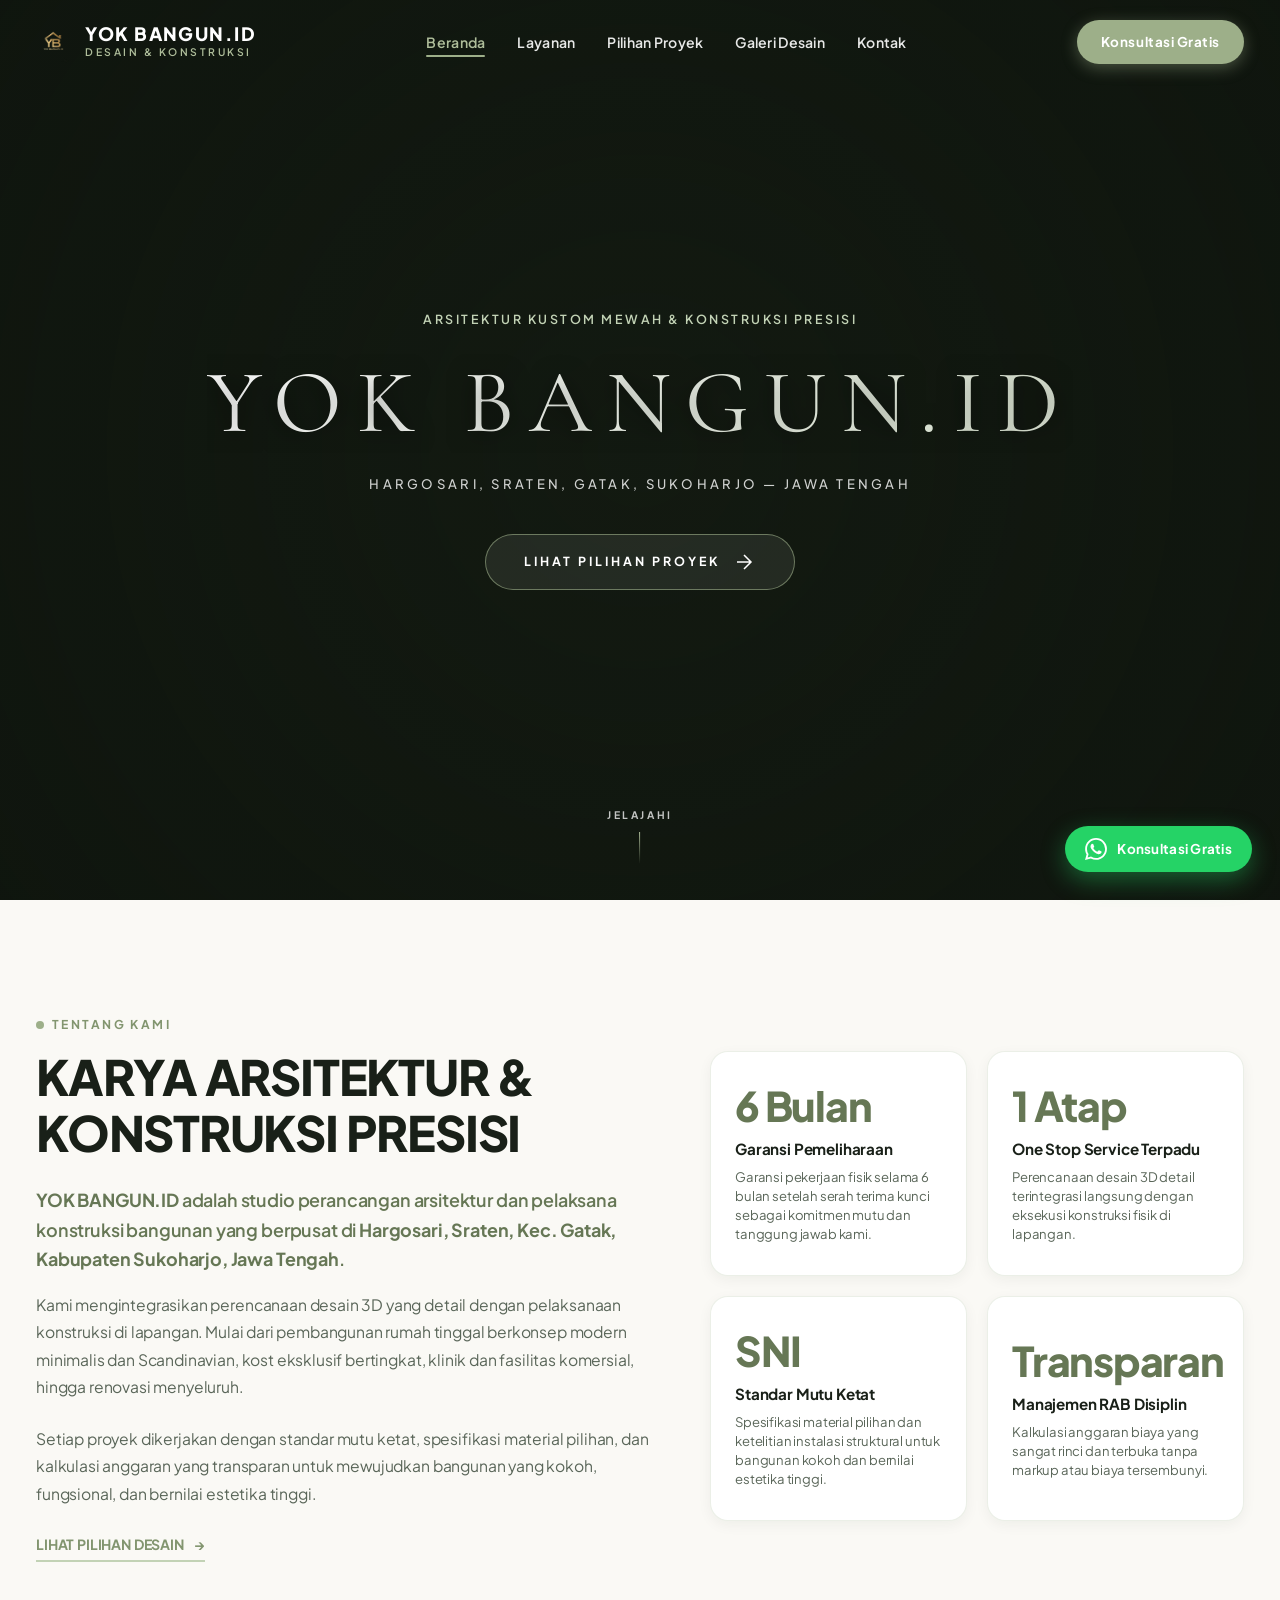
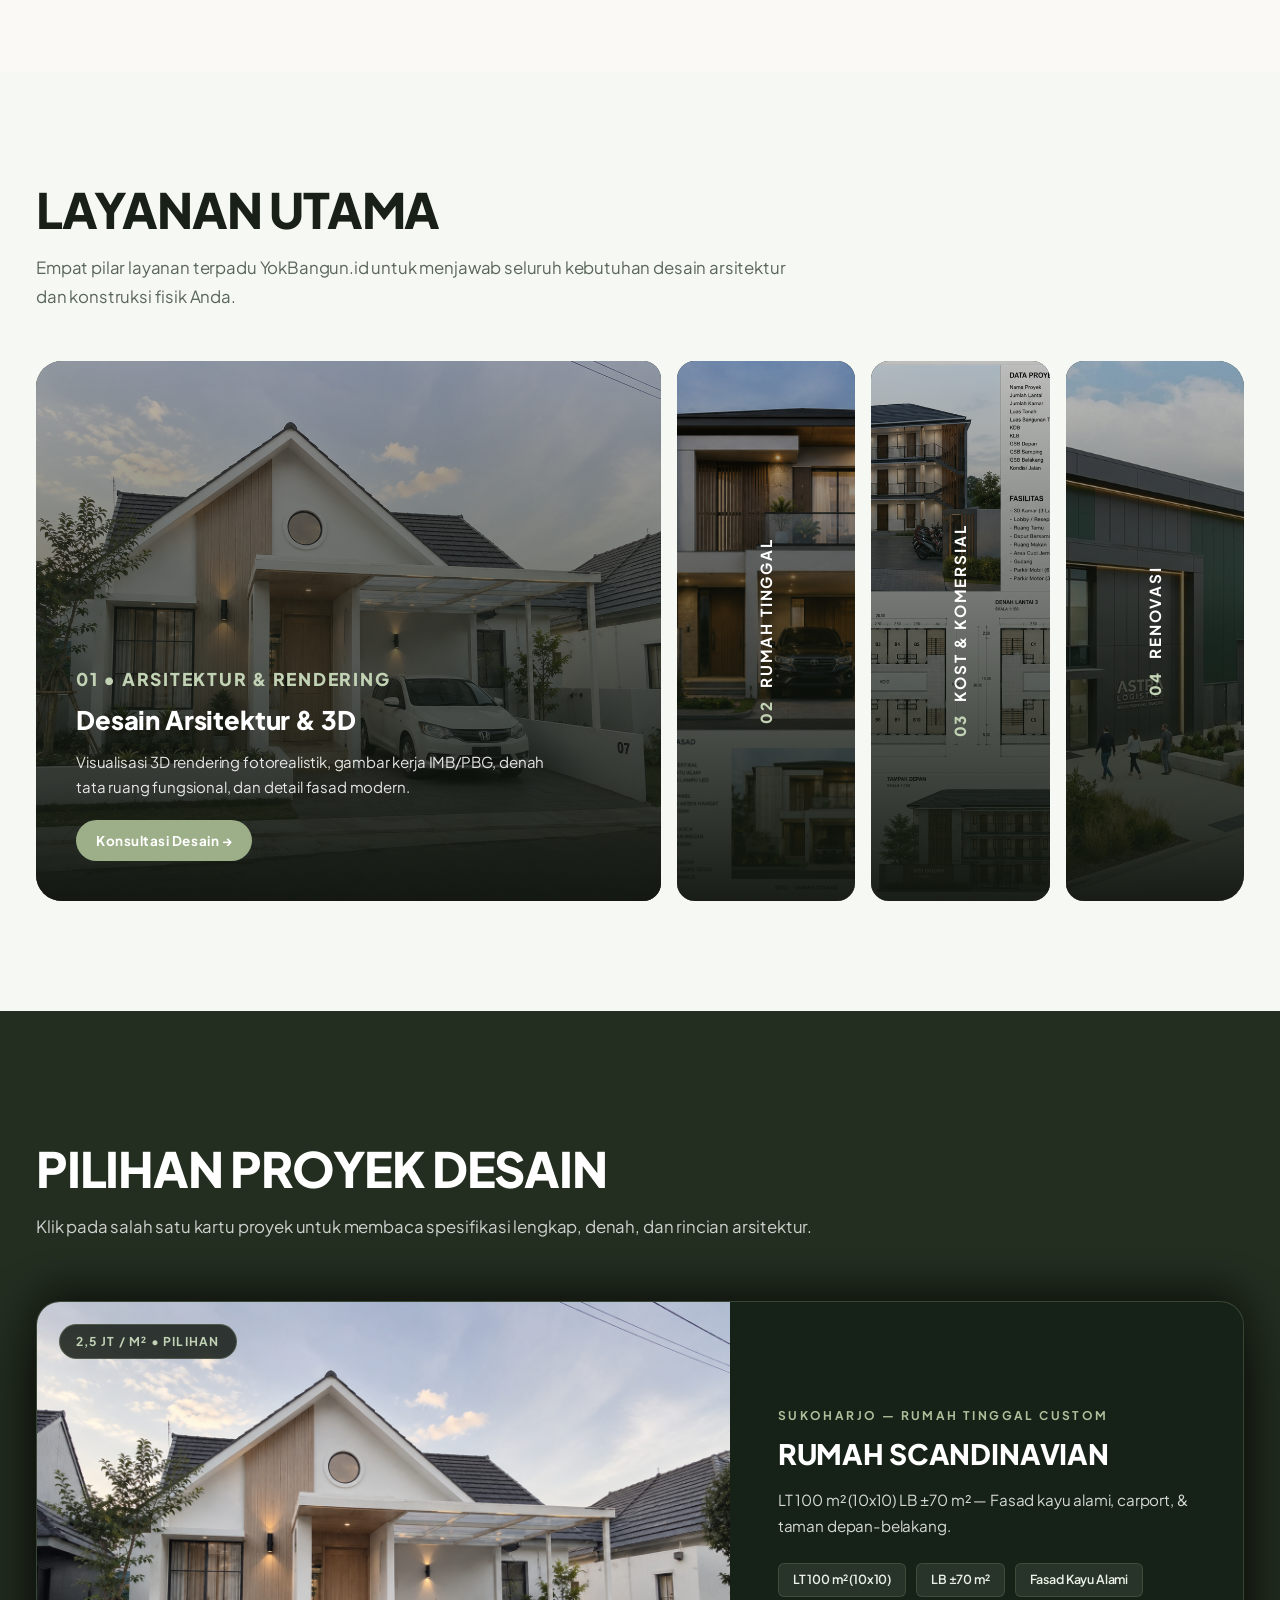
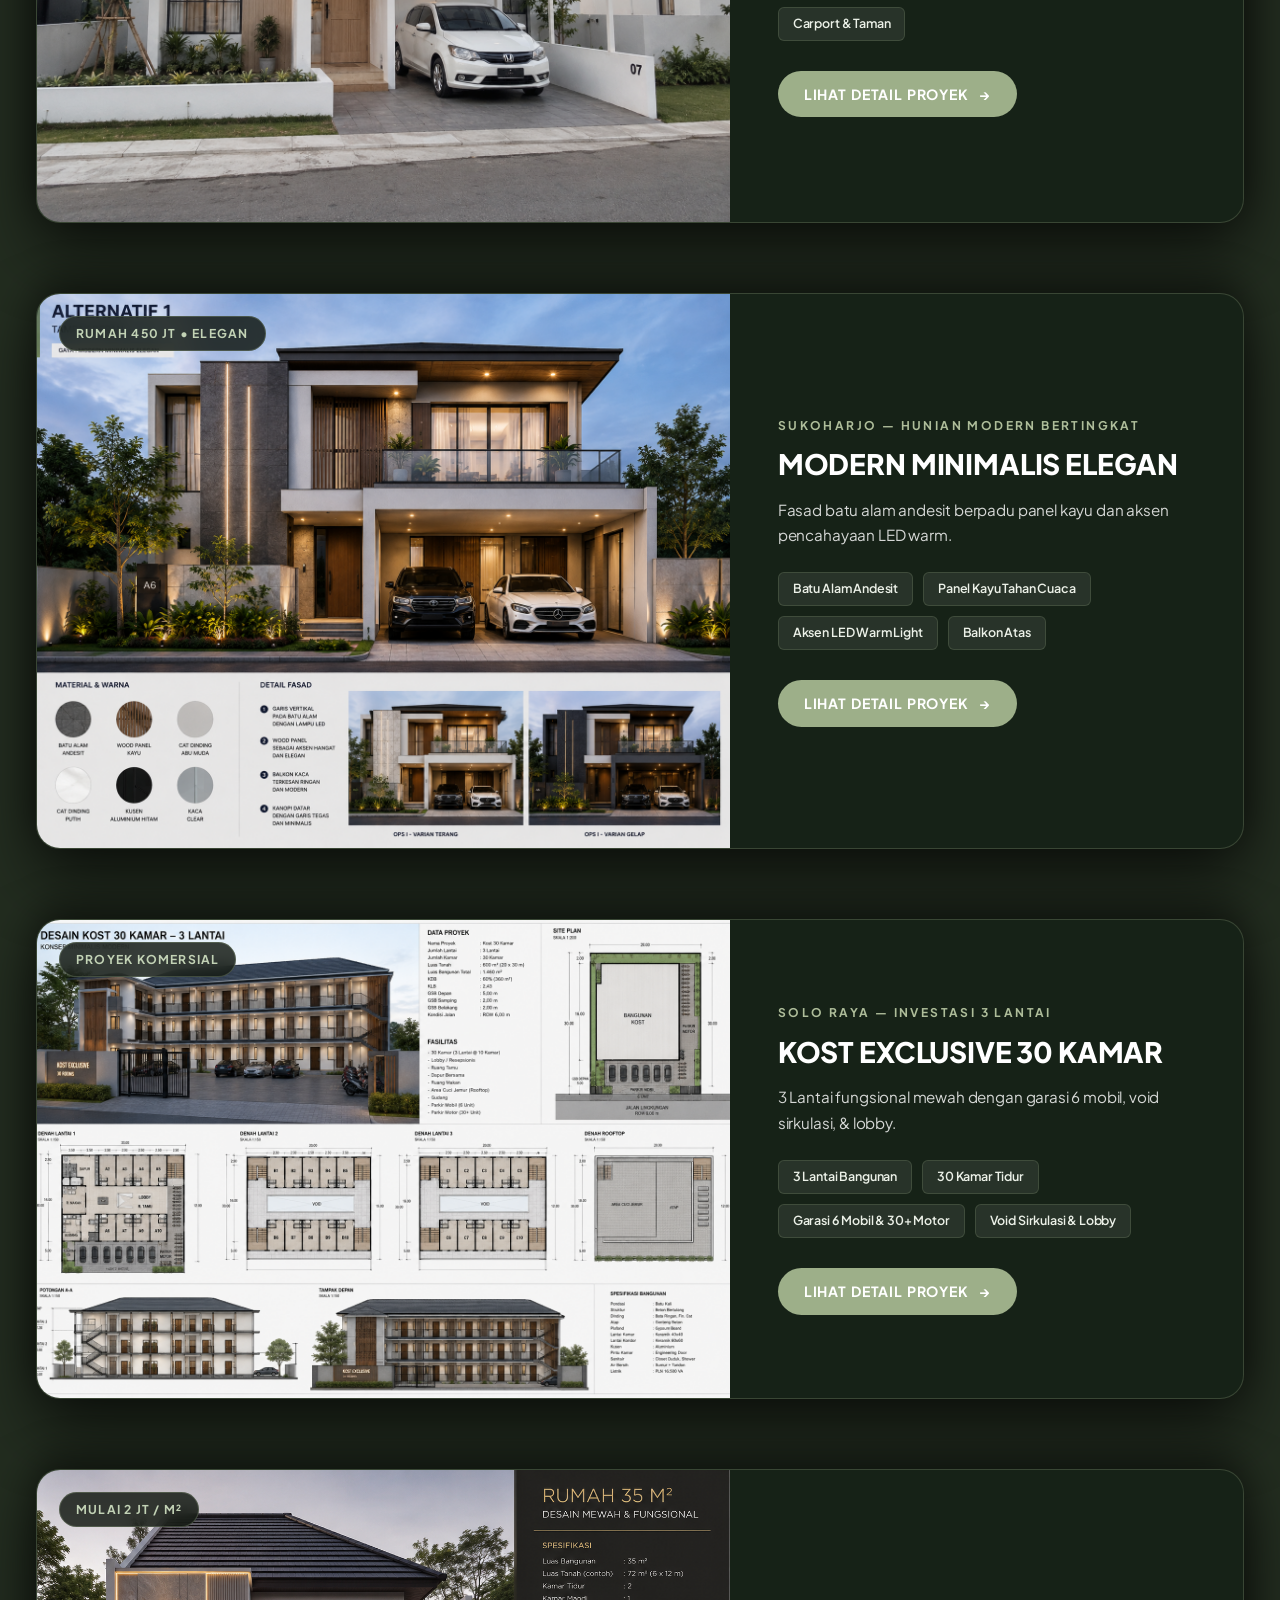
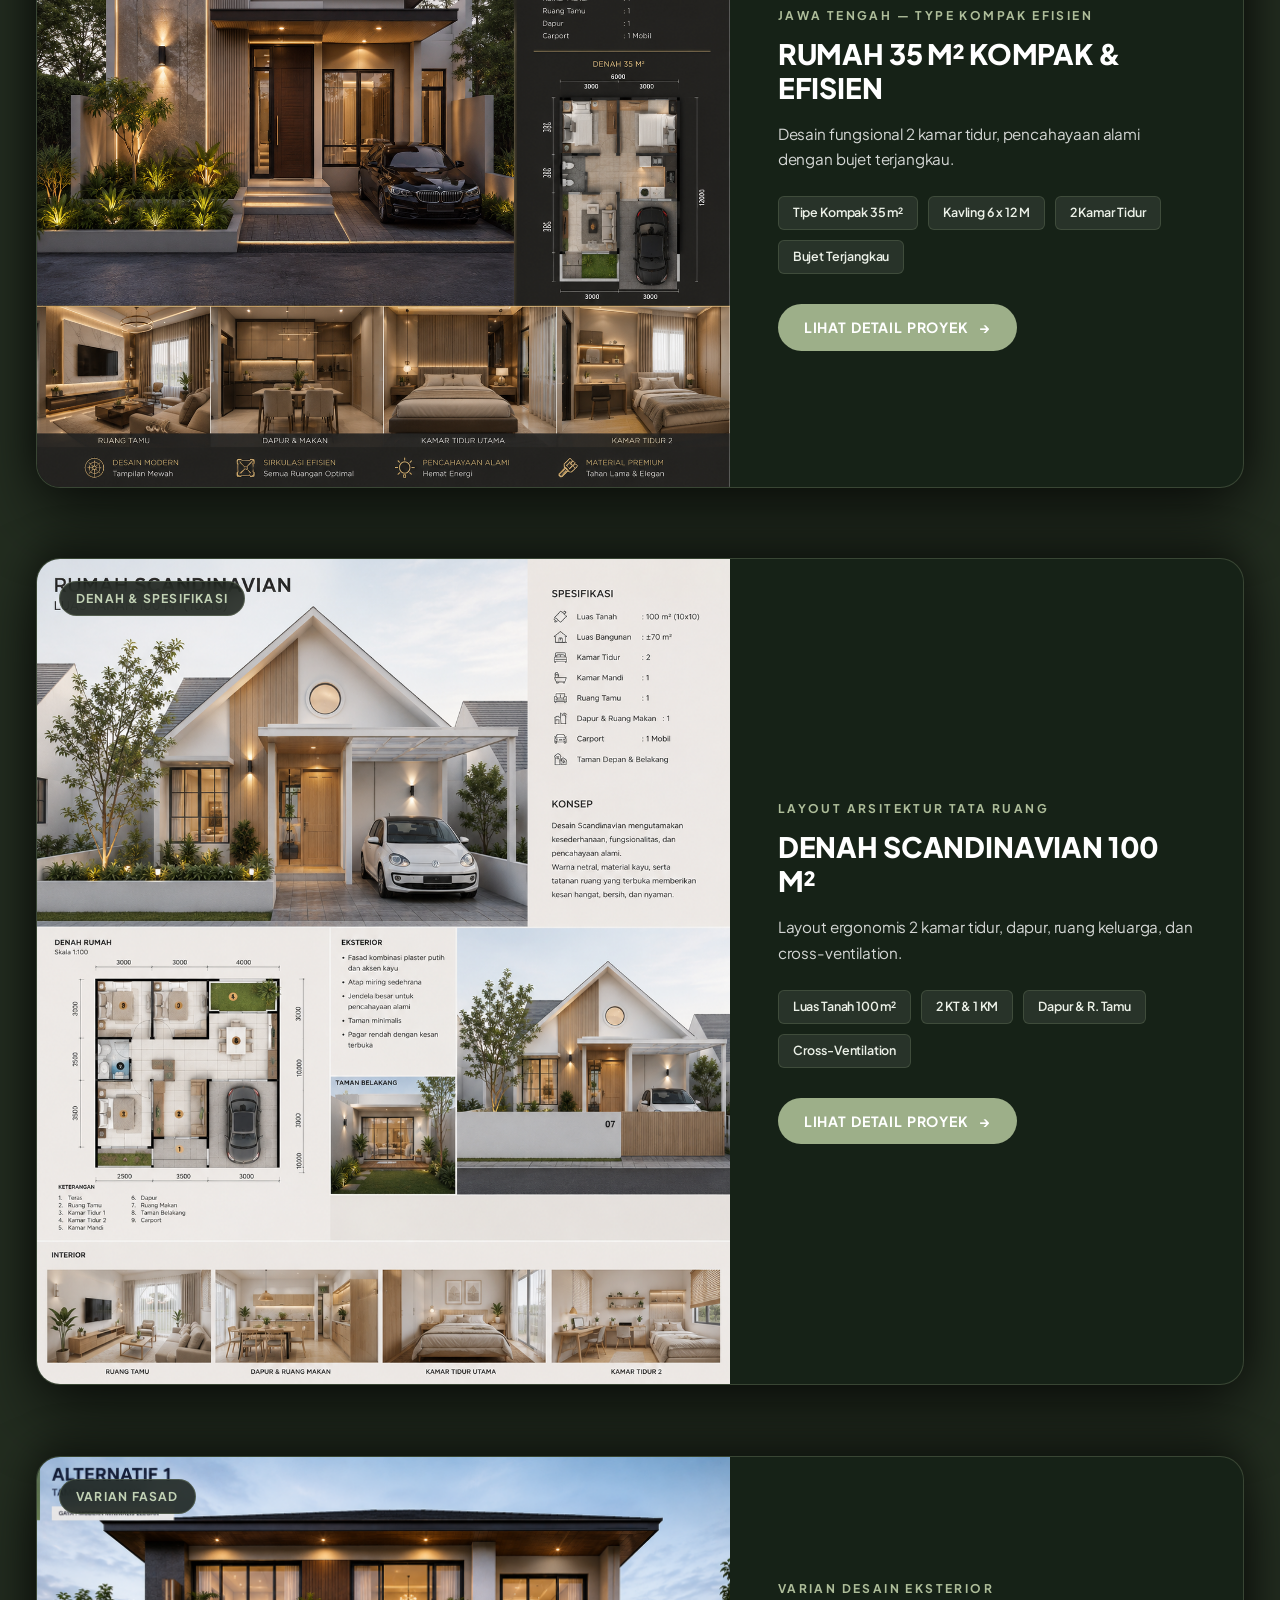
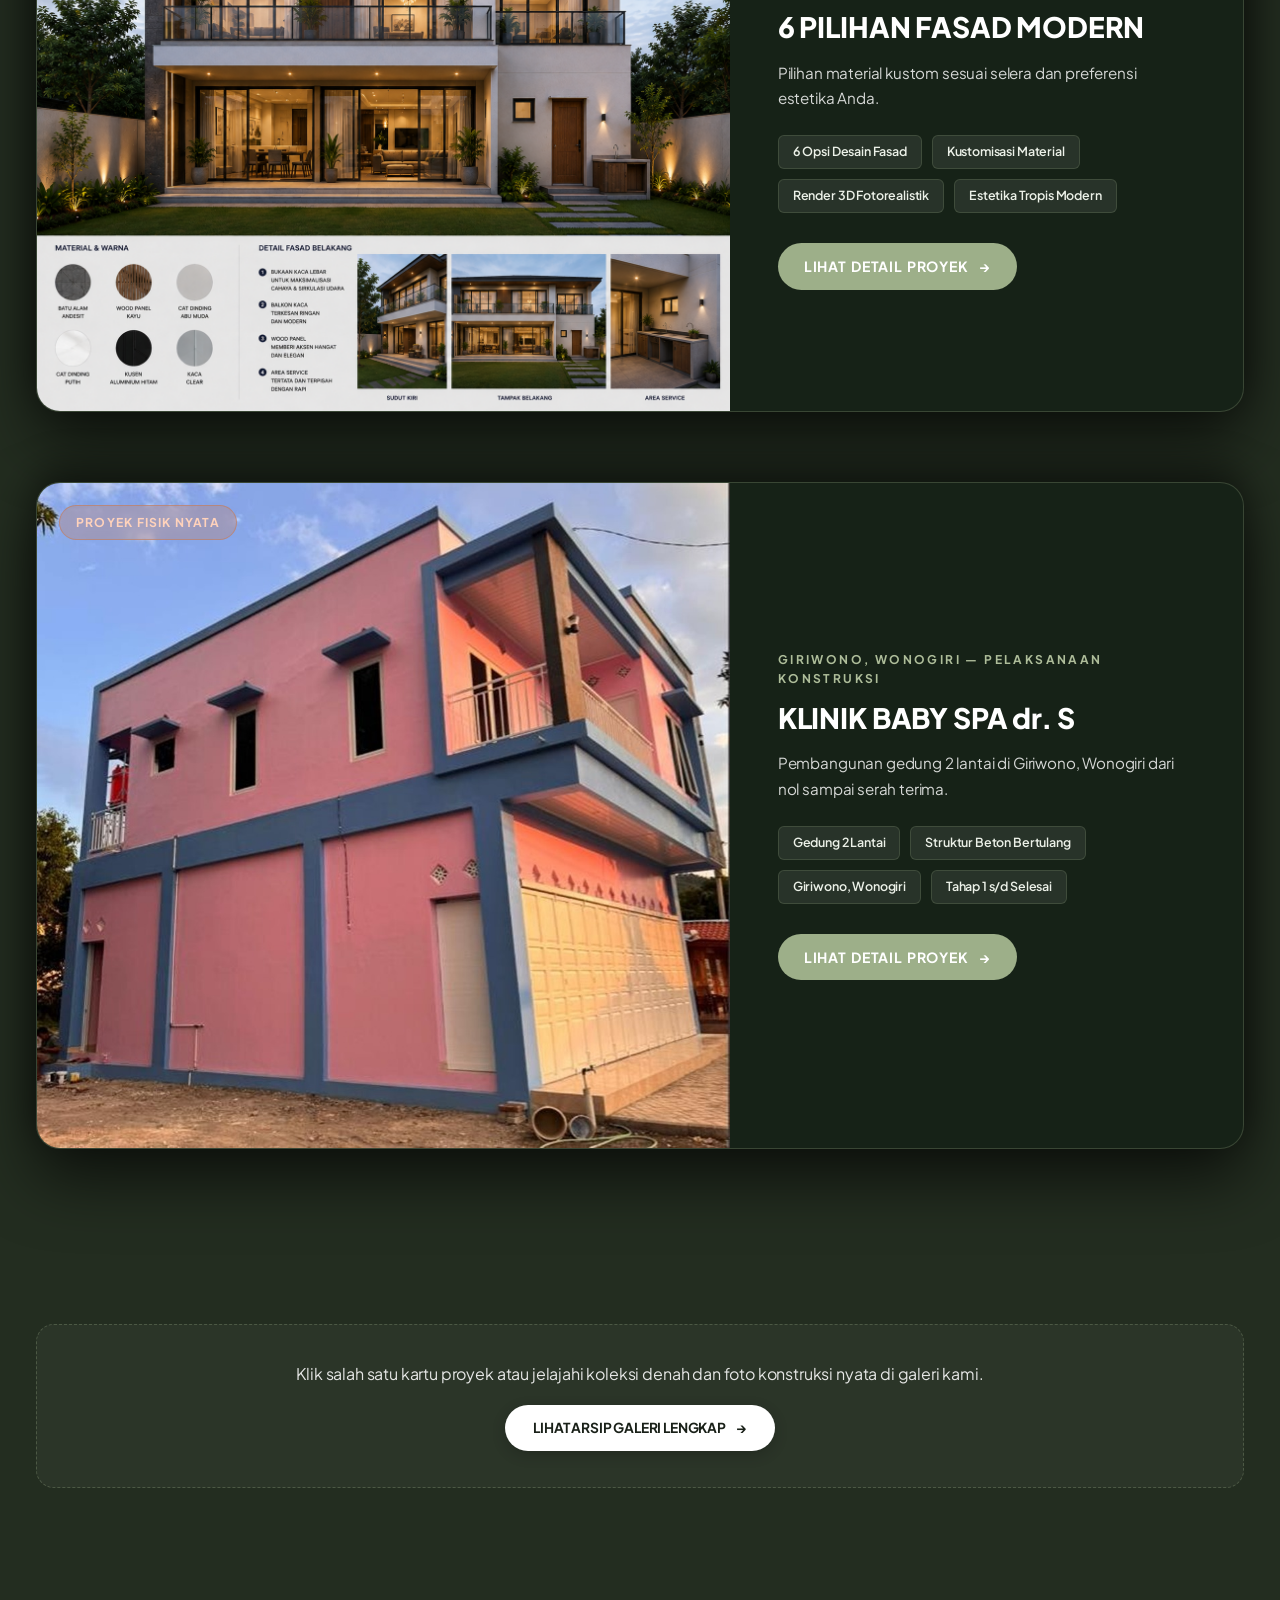
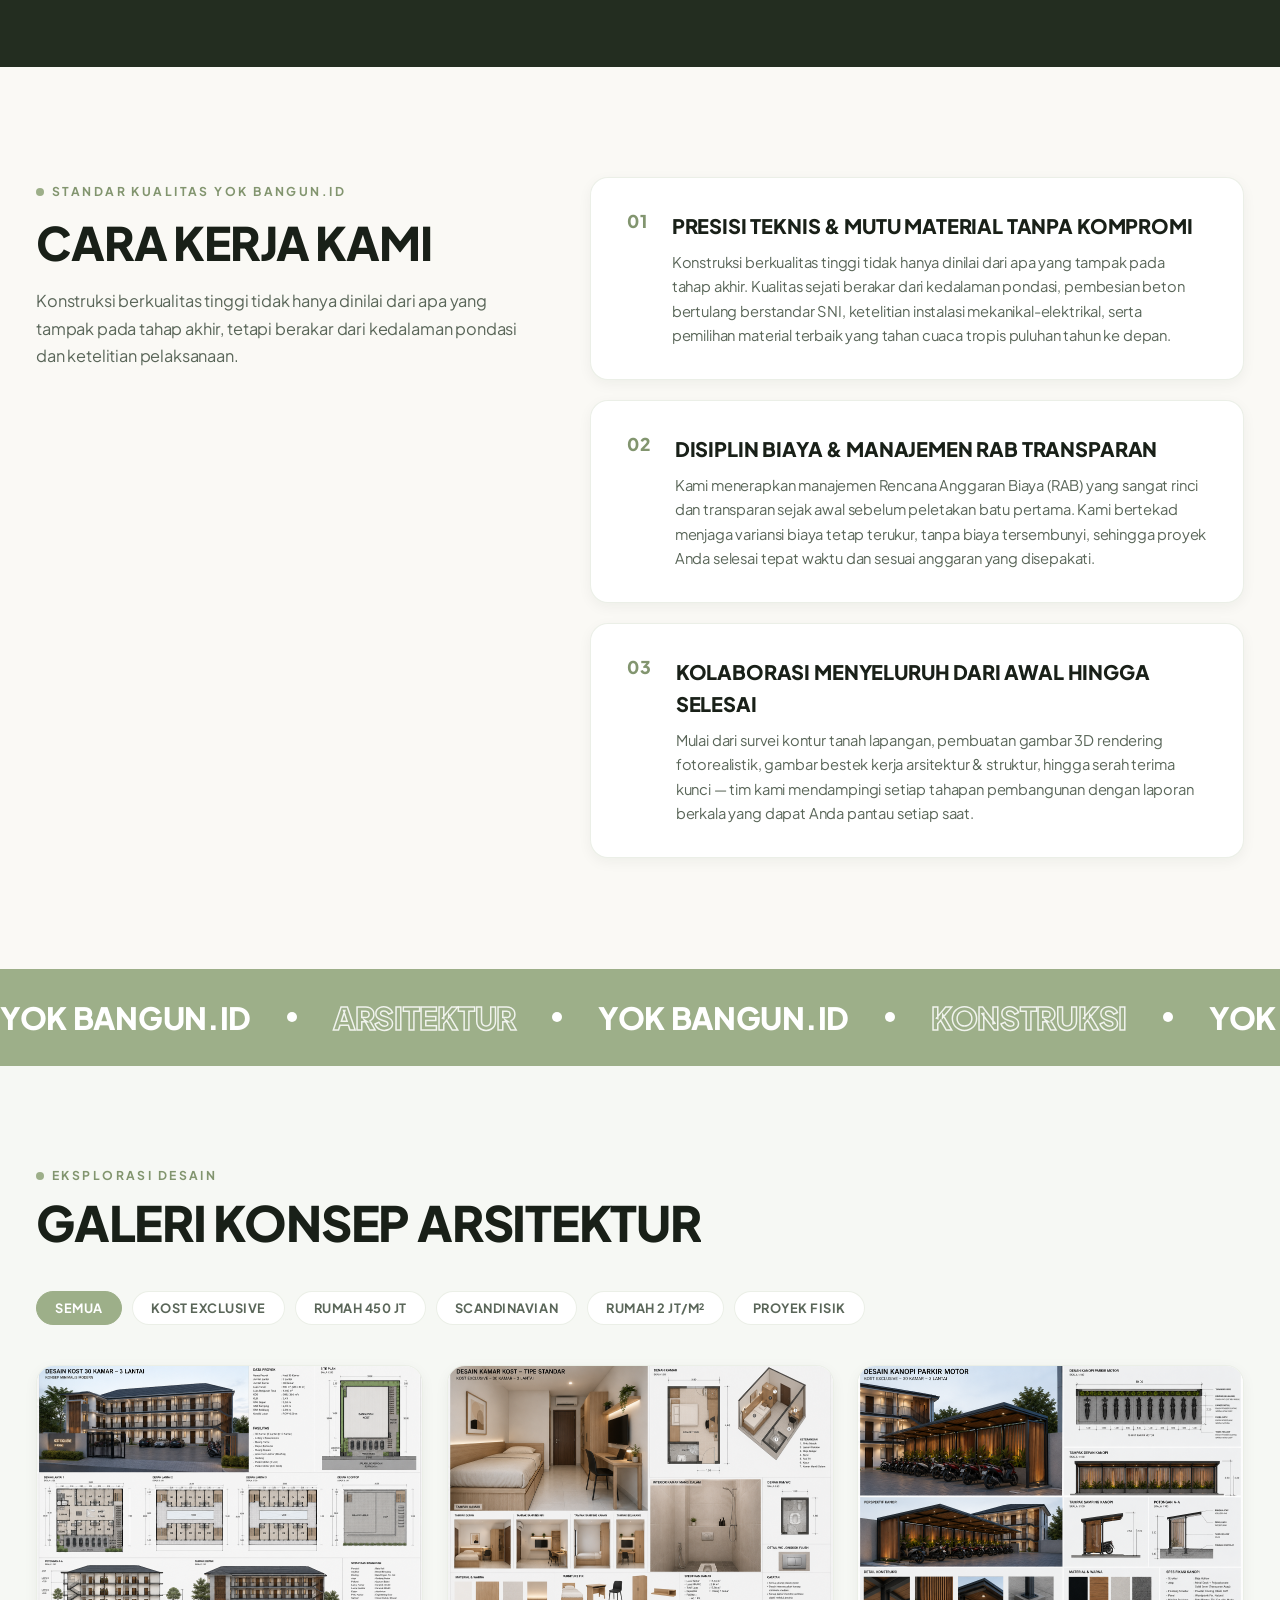
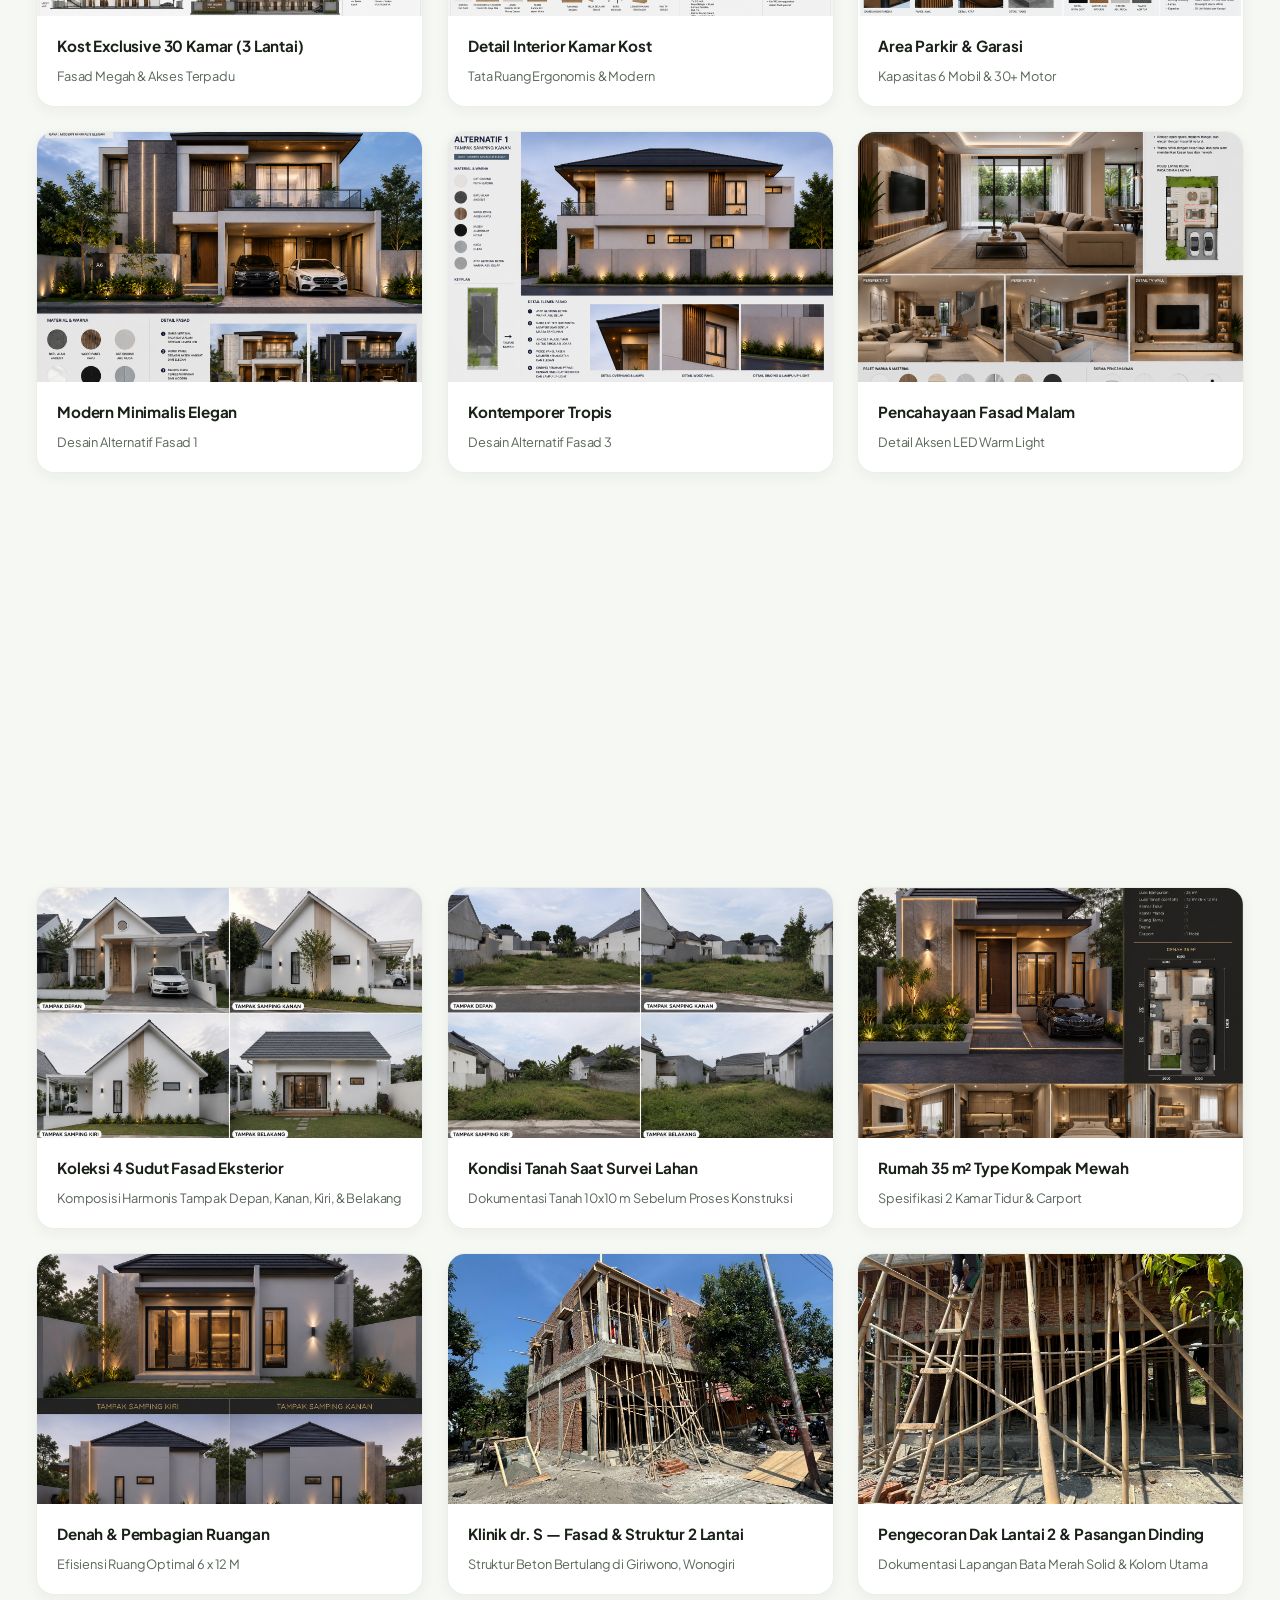
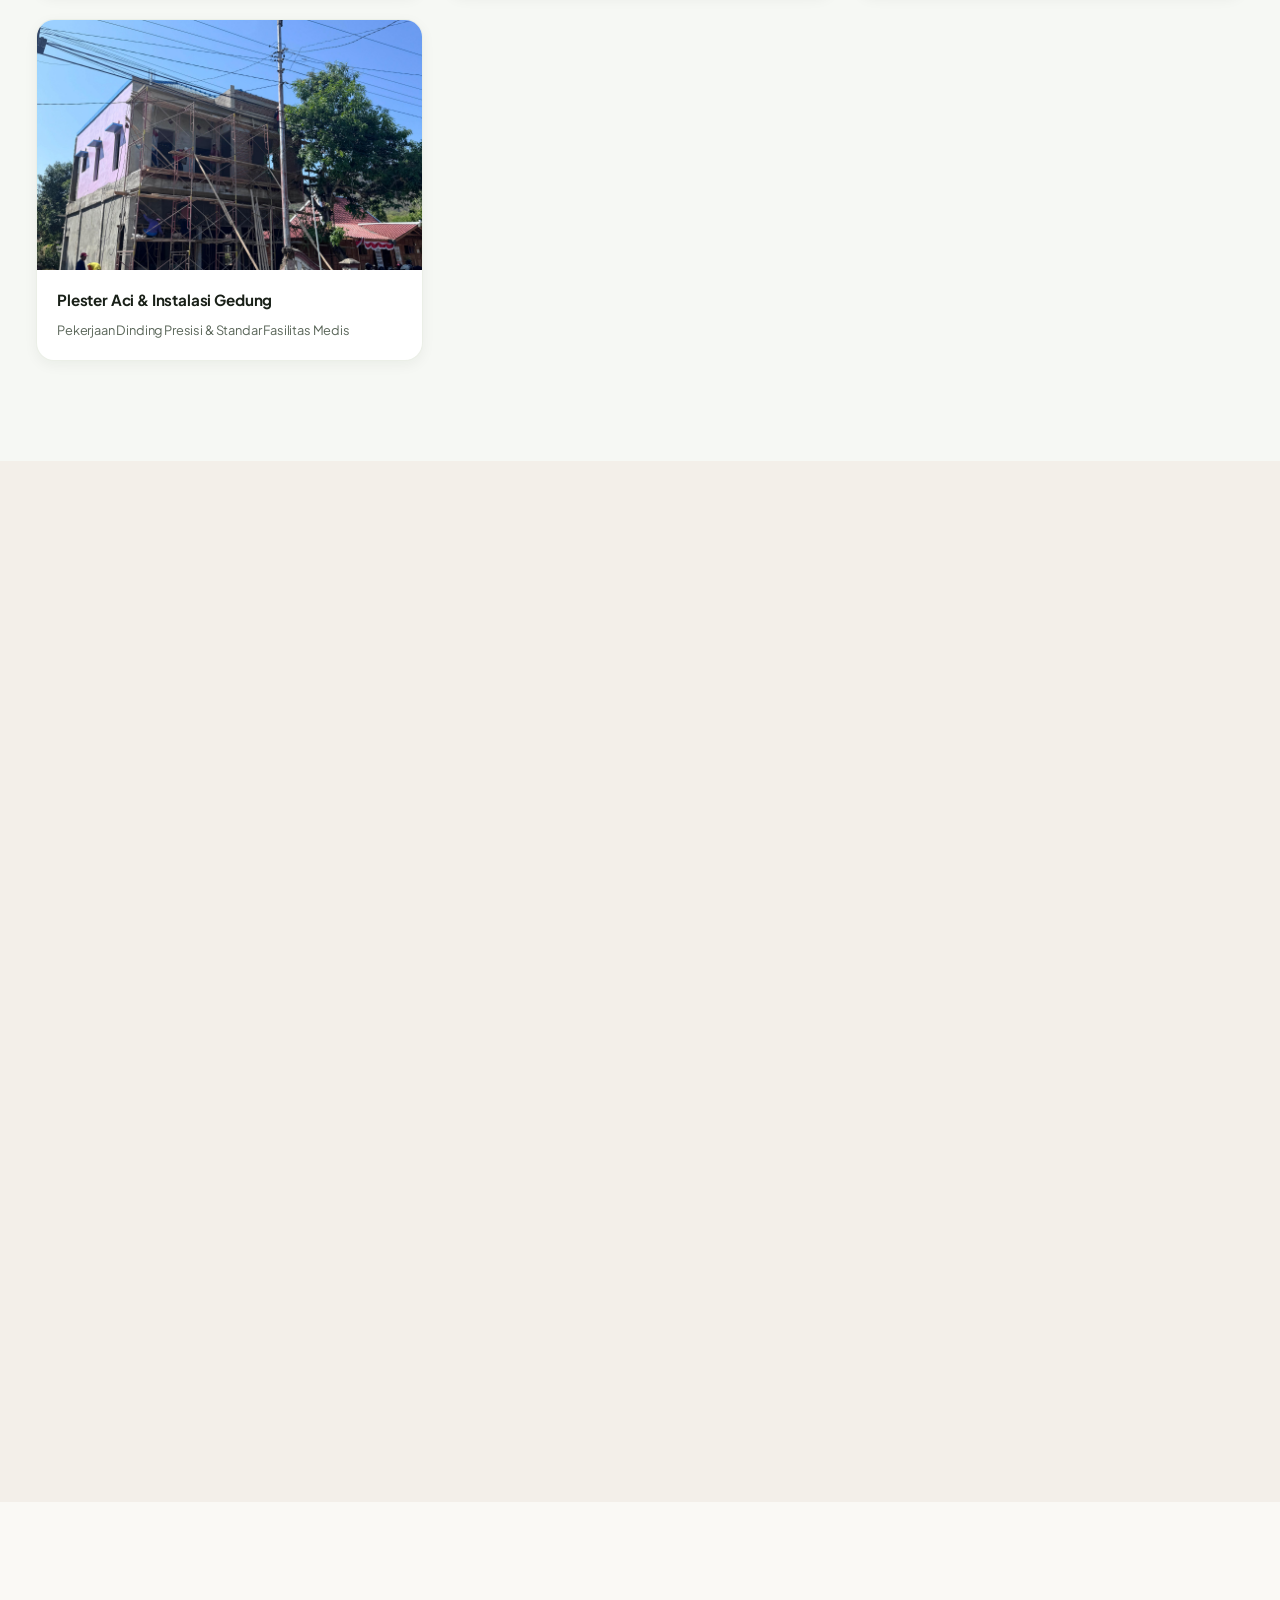
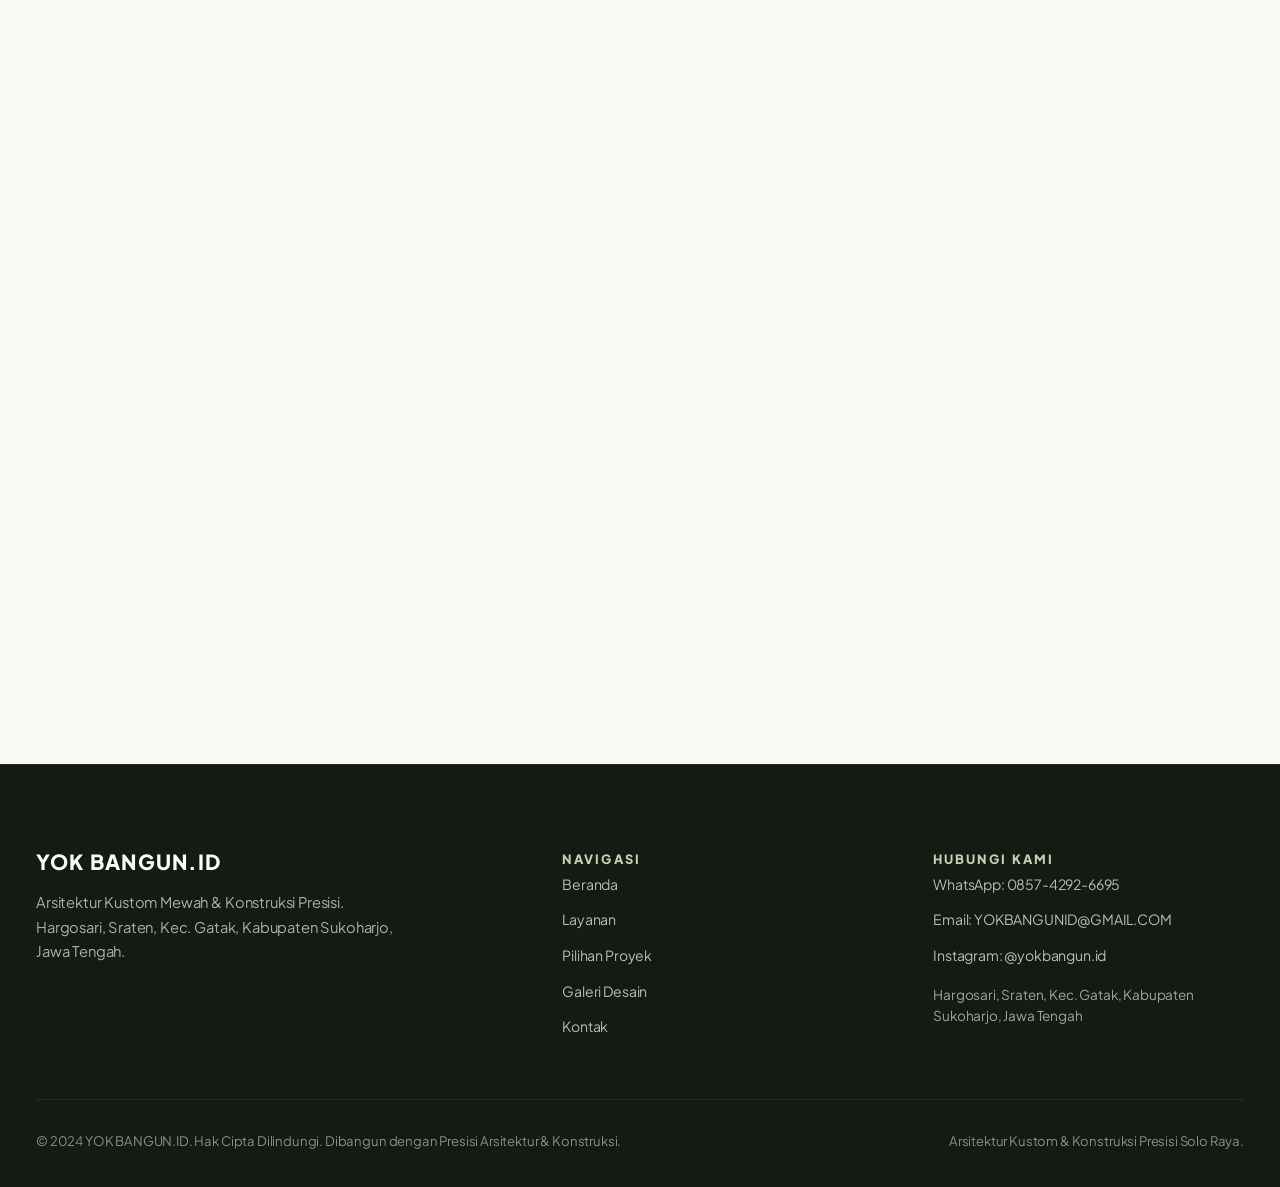
==== commit 4bed5513: "update 2" ====
--- a/index.html
+++ b/index.html
@@ -168,6 +168,13 @@
                     Empat pilar layanan terpadu YokBangun.id untuk menjawab seluruh kebutuhan desain arsitektur dan
                     konstruksi fisik Anda.
                 </p>
+                <!-- Interactive Service Switcher for Mobile -->
+                <div class="services-mobile-tabs reveal-fade-up delay-2" id="servicesMobileTabs">
+                    <button class="service-tab-btn active" data-index="0" type="button">01 Desain 3D</button>
+                    <button class="service-tab-btn" data-index="1" type="button">02 Rumah Tinggal</button>
+                    <button class="service-tab-btn" data-index="2" type="button">03 Kost &amp; Komersial</button>
+                    <button class="service-tab-btn" data-index="3" type="button">04 Renovasi</button>
+                </div>
             </div>
 
             <div class="expanding-cards-container reveal-card delay-2" id="servicesAccordion">
@@ -178,11 +185,19 @@
                         class="service-card-bg">
                     <div class="service-card-overlay"></div>
                     <div class="service-collapsed-label">
-                        <span class="col-num">01</span>
-                        <span>Desain 3D</span>
+                        <div class="service-collapsed-title-wrap">
+                            <span class="col-num">01</span>
+                            <span class="col-text">Desain 3D</span>
+                        </div>
+                        <span class="col-expand-pill" aria-hidden="true">
+                            <span>Buka</span>
+                            <svg width="14" height="14" viewBox="0 0 24 24" fill="none" stroke="currentColor" stroke-width="2.5">
+                                <path d="M6 9l6 6 6-6" />
+                            </svg>
+                        </span>
                     </div>
                     <div class="service-expanded-content">
-                        <div class="service-number">01</div>
+                        <div class="service-number">01 • ARSITEKTUR &amp; RENDERING</div>
                         <h3 class="service-title">Desain Arsitektur &amp; 3D</h3>
                         <p class="service-text">
                             Visualisasi 3D rendering fotorealistik, gambar kerja IMB/PBG, denah tata ruang fungsional,
@@ -200,11 +215,19 @@
                     <img src="assets/DESIGN/RUMAH 450 JT/home 1.png" alt="Bangun Rumah Tinggal" class="service-card-bg">
                     <div class="service-card-overlay"></div>
                     <div class="service-collapsed-label">
-                        <span class="col-num">02</span>
-                        <span>Rumah Tinggal</span>
+                        <div class="service-collapsed-title-wrap">
+                            <span class="col-num">02</span>
+                            <span class="col-text">Rumah Tinggal</span>
+                        </div>
+                        <span class="col-expand-pill" aria-hidden="true">
+                            <span>Buka</span>
+                            <svg width="14" height="14" viewBox="0 0 24 24" fill="none" stroke="currentColor" stroke-width="2.5">
+                                <path d="M6 9l6 6 6-6" />
+                            </svg>
+                        </span>
                     </div>
                     <div class="service-expanded-content">
-                        <div class="service-number">02</div>
+                        <div class="service-number">02 • KONSTRUKSI RUMAH BARU</div>
                         <h3 class="service-title">Bangun Rumah Tinggal</h3>
                         <p class="service-text">
                             Pembangunan rumah baru mulai dari Rp 2 Jt-an/m² hingga rumah mewah berkonsep Scandinavian
@@ -223,11 +246,19 @@
                         class="service-card-bg">
                     <div class="service-card-overlay"></div>
                     <div class="service-collapsed-label">
-                        <span class="col-num">03</span>
-                        <span>Kost &amp; Komersial</span>
+                        <div class="service-collapsed-title-wrap">
+                            <span class="col-num">03</span>
+                            <span class="col-text">Kost &amp; Komersial</span>
+                        </div>
+                        <span class="col-expand-pill" aria-hidden="true">
+                            <span>Buka</span>
+                            <svg width="14" height="14" viewBox="0 0 24 24" fill="none" stroke="currentColor" stroke-width="2.5">
+                                <path d="M6 9l6 6 6-6" />
+                            </svg>
+                        </span>
                     </div>
                     <div class="service-expanded-content">
-                        <div class="service-number">03</div>
+                        <div class="service-number">03 • PROPERTI INVESTASI ROI TINGGI</div>
                         <h3 class="service-title">Kost &amp; Komersial</h3>
                         <p class="service-text">
                             Pembangunan kost eksklusif, ruko, klinik, dan tempat usaha dengan orientasi imbal hasil
@@ -245,11 +276,19 @@
                     <img src="assets/DESIGN/warehouse_modern.jpg" alt="Renovasi & Penambahan" class="service-card-bg">
                     <div class="service-card-overlay"></div>
                     <div class="service-collapsed-label">
-                        <span class="col-num">04</span>
-                        <span>Renovasi</span>
+                        <div class="service-collapsed-title-wrap">
+                            <span class="col-num">04</span>
+                            <span class="col-text">Renovasi</span>
+                        </div>
+                        <span class="col-expand-pill" aria-hidden="true">
+                            <span>Buka</span>
+                            <svg width="14" height="14" viewBox="0 0 24 24" fill="none" stroke="currentColor" stroke-width="2.5">
+                                <path d="M6 9l6 6 6-6" />
+                            </svg>
+                        </span>
                     </div>
                     <div class="service-expanded-content">
-                        <div class="service-number">04</div>
+                        <div class="service-number">04 • UPGRADE &amp; EKSTENSI STRUKTUR</div>
                         <h3 class="service-title">Renovasi &amp; Penambahan</h3>
                         <p class="service-text">
                             Transformasi hunian lama menjadi baru, peningkatan lantai bangunan, perbaikan struktur, dan
--- a/style.css
+++ b/style.css
@@ -65,8 +65,6 @@
     scroll-behavior: smooth;
     font-size: 16px;
     width: 100%;
-    max-width: 100%;
-    overflow-x: hidden;
 }
 
 body {
@@ -78,8 +76,7 @@
     -webkit-font-smoothing: antialiased;
     position: relative;
     width: 100%;
-    max-width: 100%;
-    overflow-x: hidden;
+    overflow-x: clip;
 }
 
 img {
@@ -907,6 +904,20 @@
 .service-collapsed-label .col-num {
     color: var(--sage-300);
     font-weight: 800;
+}
+
+.service-collapsed-title-wrap {
+    display: flex;
+    align-items: center;
+    gap: 12px;
+}
+
+.col-expand-pill {
+    display: none;
+}
+
+.services-mobile-tabs {
+    display: none;
 }
 
 /* Expanded State: Rich Content */
@@ -2260,46 +2271,210 @@
         height: 26px;
     }
 
-    /* Stacking Cards on Mobile */
+    /* Stacking Cards on Mobile (Mecasa Signature Deck Stack Effect) */
     .project-item-card {
-        position: static;
-        margin-bottom: 26px;
-        min-height: auto;
-    }
-
-    /* Services Accordion Switch to Dynamic Vertical Stretch on Mobile (Prevents Any Cutoff) */
+        position: -webkit-sticky !important;
+        position: sticky !important;
+        margin-bottom: 55px;
+        box-shadow: 0 -12px 35px rgba(0, 0, 0, 0.5), 0 24px 60px rgba(0, 0, 0, 0.7);
+        border-radius: 20px;
+        will-change: transform, opacity;
+        transition: border-color 0.3s ease, box-shadow 0.3s ease;
+    }
+
+    .project-item-card:nth-child(1) { top: 70px !important; z-index: 1 !important; }
+    .project-item-card:nth-child(2) { top: 85px !important; z-index: 2 !important; }
+    .project-item-card:nth-child(3) { top: 100px !important; z-index: 3 !important; }
+    .project-item-card:nth-child(4) { top: 115px !important; z-index: 4 !important; }
+    .project-item-card:nth-child(5) { top: 130px !important; z-index: 5 !important; }
+    .project-item-card:nth-child(6) { top: 145px !important; z-index: 6 !important; }
+    .project-item-card:nth-child(7) { top: 160px !important; z-index: 7 !important; }
+
+    /* Services: Interactive Vertical Expanding Accordion on Mobile */
+    .services-mobile-tabs {
+        display: flex;
+        gap: 8px;
+        overflow-x: auto;
+        padding: 4px 0 16px 0;
+        margin-top: 18px;
+        scrollbar-width: none;
+        -webkit-overflow-scrolling: touch;
+    }
+
+    .services-mobile-tabs::-webkit-scrollbar {
+        display: none;
+    }
+
+    .service-tab-btn {
+        flex-shrink: 0;
+        padding: 8px 16px;
+        border-radius: var(--radius-pill);
+        font-size: 0.78rem;
+        font-weight: 700;
+        background: var(--bg-surface);
+        color: var(--text-muted);
+        border: 1px solid var(--border-card);
+        cursor: pointer;
+        transition: all 0.25s ease;
+    }
+
+    .service-tab-btn.active {
+        background: var(--sage-500);
+        color: #ffffff;
+        border-color: var(--sage-500);
+        box-shadow: 0 4px 14px rgba(157, 175, 137, 0.4);
+    }
+
     .expanding-cards-container {
         flex-direction: column;
         height: auto;
-        gap: 16px;
+        gap: 12px;
+        border-radius: var(--radius-md);
+        overflow: visible;
     }
 
     .service-card {
-        min-height: 330px;
+        display: block;
+        position: relative;
+        flex: none !important;
+        border-radius: 16px;
+        overflow: hidden;
+        border: 1px solid rgba(157, 175, 137, 0.22);
+        cursor: pointer;
+        transition: height 0.5s cubic-bezier(0.16, 1, 0.3, 1), box-shadow 0.4s ease, border-color 0.4s ease;
+        background: #141c13;
+    }
+
+    /* Collapsed Card State on Mobile */
+    .service-card:not(.active) {
+        height: 72px;
+        min-height: 72px;
+        box-shadow: 0 4px 14px rgba(0, 0, 0, 0.12);
+    }
+
+    .service-card:not(.active) .service-card-bg {
+        transform: scale(1);
+        filter: brightness(0.6);
+    }
+
+    .service-card:not(.active) .service-card-overlay {
+        background: linear-gradient(90deg, rgba(16, 24, 16, 0.94) 0%, rgba(16, 24, 16, 0.75) 100%);
+    }
+
+    .service-card:not(.active) .service-collapsed-label {
+        display: flex !important;
+        position: absolute;
+        inset: 0;
+        padding: 0 20px;
+        align-items: center;
+        justify-content: space-between;
+        transform: none;
+        top: 0;
+        left: 0;
+        width: 100%;
+        height: 100%;
+        z-index: 4;
+        opacity: 1;
+        pointer-events: auto;
+    }
+
+    .service-card:not(.active) .service-collapsed-title-wrap {
         display: flex;
+        align-items: center;
+        gap: 12px;
+        font-size: 0.95rem;
+        font-weight: 700;
+        color: #ffffff;
+    }
+
+    .service-card:not(.active) .col-num {
+        color: var(--sage-300);
+        font-weight: 800;
+        font-size: 1rem;
+    }
+
+    .service-card:not(.active) .col-expand-pill {
+        display: inline-flex;
+        align-items: center;
+        gap: 6px;
+        padding: 6px 12px;
+        border-radius: var(--radius-pill);
+        background: rgba(255, 255, 255, 0.12);
+        color: var(--sage-200);
+        font-size: 0.72rem;
+        font-weight: 700;
+        border: 1px solid rgba(255, 255, 255, 0.15);
+        backdrop-filter: blur(6px);
+        transition: all 0.25s ease;
+    }
+
+    .service-card:not(.active):hover .col-expand-pill {
+        background: var(--sage-500);
+        color: #ffffff;
+    }
+
+    .service-card:not(.active) .service-expanded-content {
+        display: none !important;
+        opacity: 0;
+        pointer-events: none;
+    }
+
+    /* Active / Expanded Card State on Mobile */
+    .service-card.active {
+        height: auto;
+        min-height: 380px;
+        border-radius: 20px;
+        border: 1.5px solid var(--sage-400);
+        box-shadow: 0 16px 40px rgba(0, 0, 0, 0.45);
+    }
+
+    .service-card.active .service-card-bg {
+        transform: scale(1.05);
+        filter: brightness(0.85);
+    }
+
+    .service-card.active .service-card-overlay {
+        background: linear-gradient(
+            180deg,
+            rgba(16, 24, 16, 0.15) 0%,
+            rgba(16, 24, 16, 0.65) 45%,
+            rgba(12, 17, 12, 0.98) 100%
+        );
+    }
+
+    .service-card.active .service-collapsed-label {
+        display: none !important;
+        opacity: 0;
+        pointer-events: none;
+    }
+
+    .service-card.active .service-expanded-content {
+        display: flex !important;
         flex-direction: column;
         justify-content: flex-end;
-        position: relative;
-        flex: none !important;
-        border-radius: var(--radius-md);
-        overflow: hidden;
-    }
-
-    .service-collapsed-label {
-        display: none !important;
-    }
-
-    .service-expanded-content {
         position: relative !important;
         bottom: auto !important;
         left: auto !important;
         width: 100% !important;
-        max-width: 100% !important;
+        min-height: 380px;
         opacity: 1 !important;
         transform: none !important;
         pointer-events: auto !important;
-        padding: 28px 24px 24px !important;
+        padding: 32px 22px 26px !important;
         box-sizing: border-box;
+        z-index: 4;
+        animation: serviceExpandFade 0.4s ease;
+    }
+
+    @keyframes serviceExpandFade {
+        from {
+            opacity: 0;
+            transform: translateY(14px);
+        }
+        to {
+            opacity: 1;
+            transform: translateY(0);
+        }
     }
 
     /* Stats Grid */
@@ -2462,17 +2637,31 @@
         font-size: 0.78rem;
     }
 
-    /* Services Section — No Overflow / Cutoff */
-    .service-card {
-        min-height: 310px;
-    }
-
-    .service-expanded-content {
-        padding: 22px 16px 18px !important;
+    /* Services Section — Mobile Accordion */
+    .service-card:not(.active) {
+        height: 68px;
+        min-height: 68px;
+    }
+
+    .service-card:not(.active) .service-collapsed-label {
+        padding: 0 16px;
+    }
+
+    .service-card:not(.active) .service-collapsed-title-wrap {
+        font-size: 0.9rem;
+    }
+
+    .service-card.active {
+        min-height: 360px;
+    }
+
+    .service-card.active .service-expanded-content {
+        min-height: 360px;
+        padding: 24px 18px 22px !important;
     }
 
     .service-number {
-        font-size: 0.95rem;
+        font-size: 0.72rem;
         margin-bottom: 8px;
     }
 
@@ -2483,21 +2672,31 @@
     }
 
     .service-text {
-        font-size: 0.86rem;
+        font-size: 0.85rem;
         line-height: 1.55;
-        margin-bottom: 14px;
+        margin-bottom: 16px;
     }
 
     .service-btn {
-        padding: 9px 16px;
+        padding: 10px 18px;
         font-size: 0.78rem;
     }
 
-    /* Selected Projects Cards */
+    /* Selected Projects Cards on HP (Stepped Sticky Stacking) */
     .project-item-card {
-        margin-bottom: 20px;
-        border-radius: 16px;
-    }
+        position: -webkit-sticky !important;
+        position: sticky !important;
+        margin-bottom: 45px;
+        border-radius: 18px;
+    }
+
+    .project-item-card:nth-child(1) { top: 68px !important; z-index: 1 !important; }
+    .project-item-card:nth-child(2) { top: 80px !important; z-index: 2 !important; }
+    .project-item-card:nth-child(3) { top: 92px !important; z-index: 3 !important; }
+    .project-item-card:nth-child(4) { top: 104px !important; z-index: 4 !important; }
+    .project-item-card:nth-child(5) { top: 116px !important; z-index: 5 !important; }
+    .project-item-card:nth-child(6) { top: 128px !important; z-index: 6 !important; }
+    .project-item-card:nth-child(7) { top: 140px !important; z-index: 7 !important; }
 
     .project-thumb-box {
         min-height: 210px;
